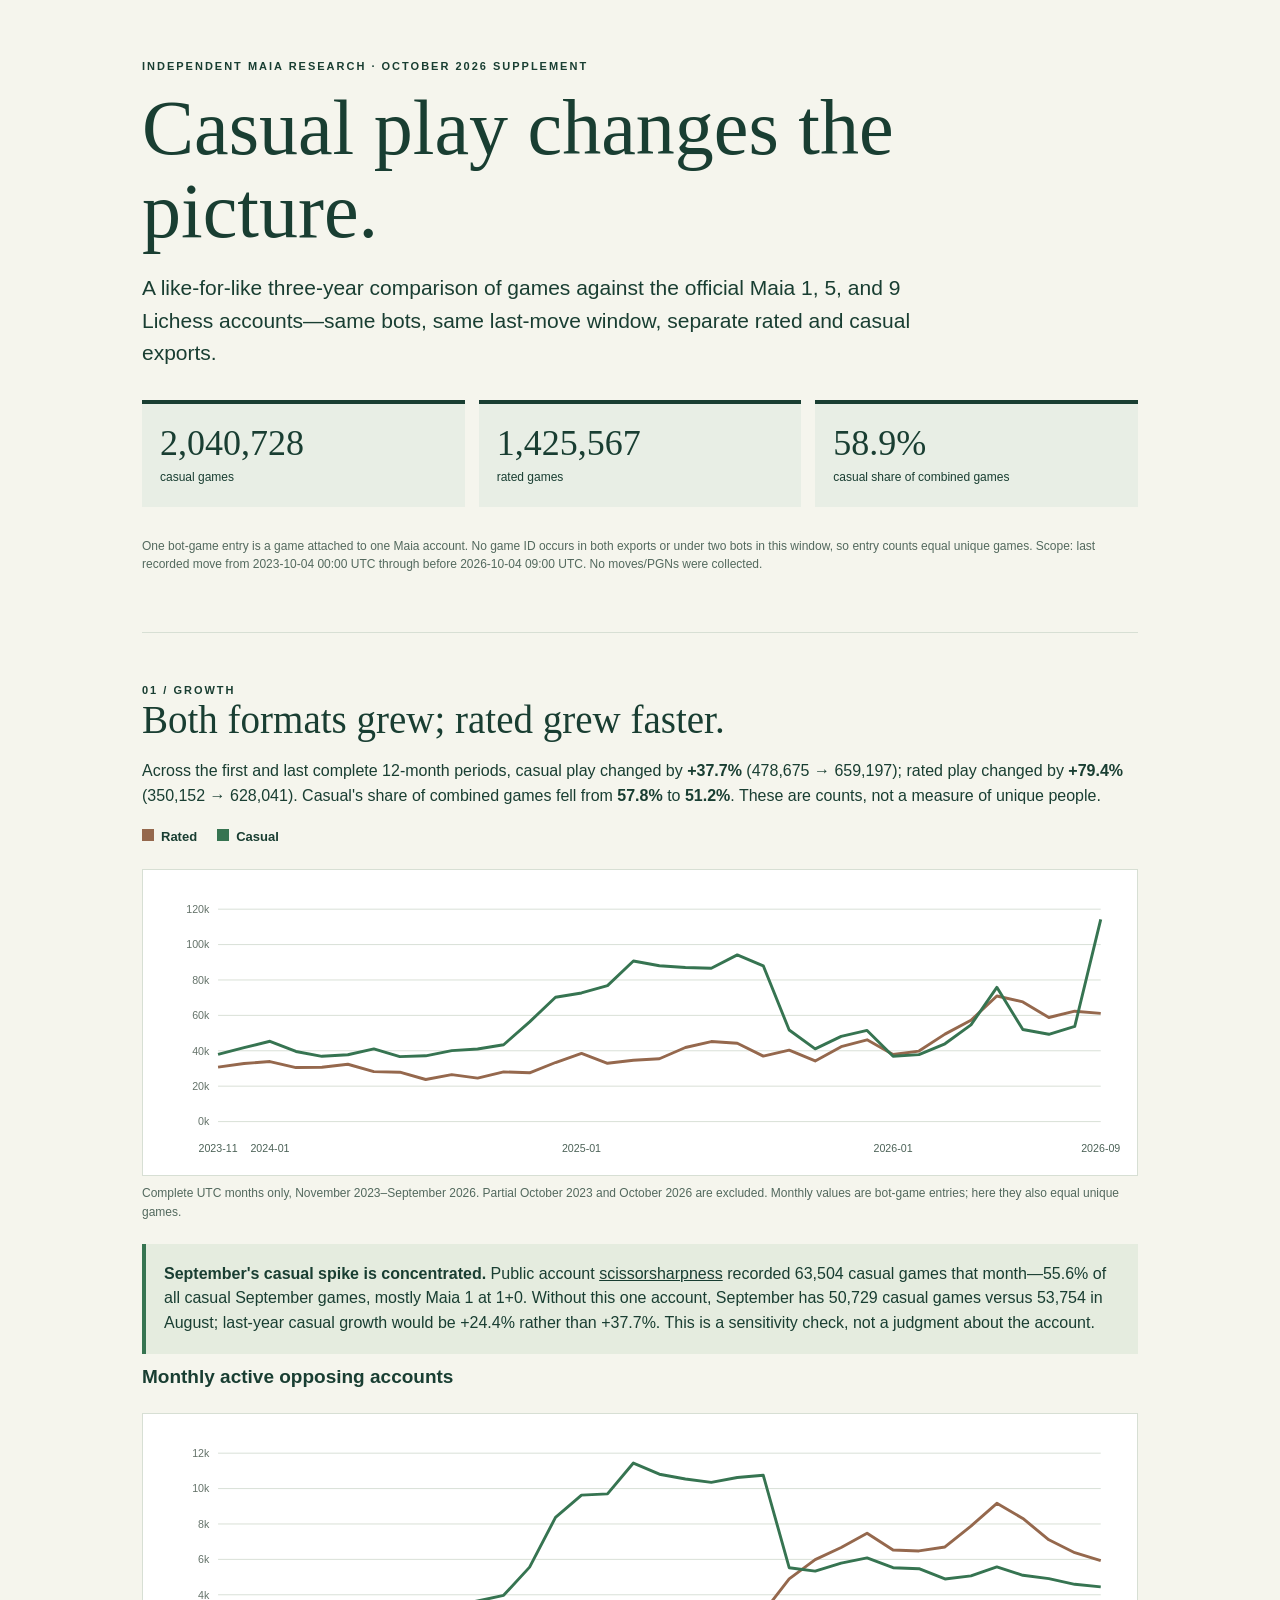
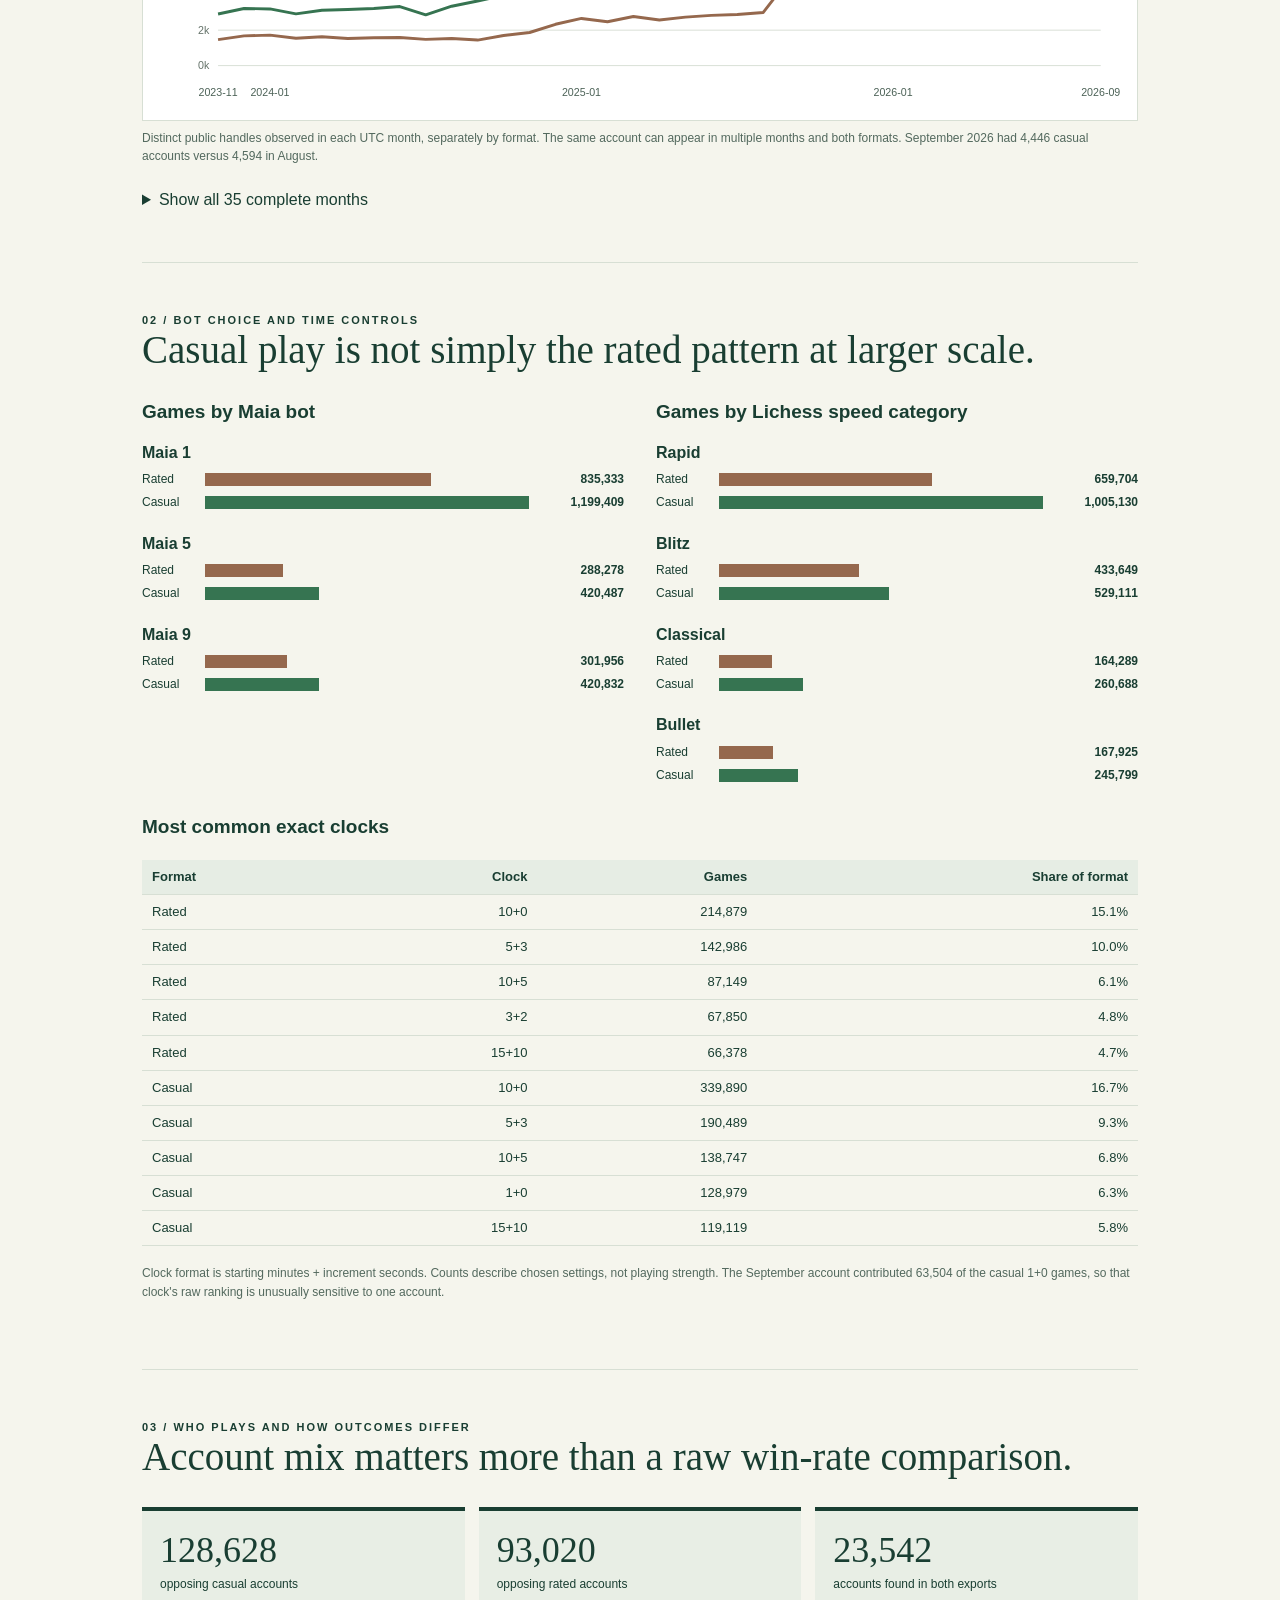
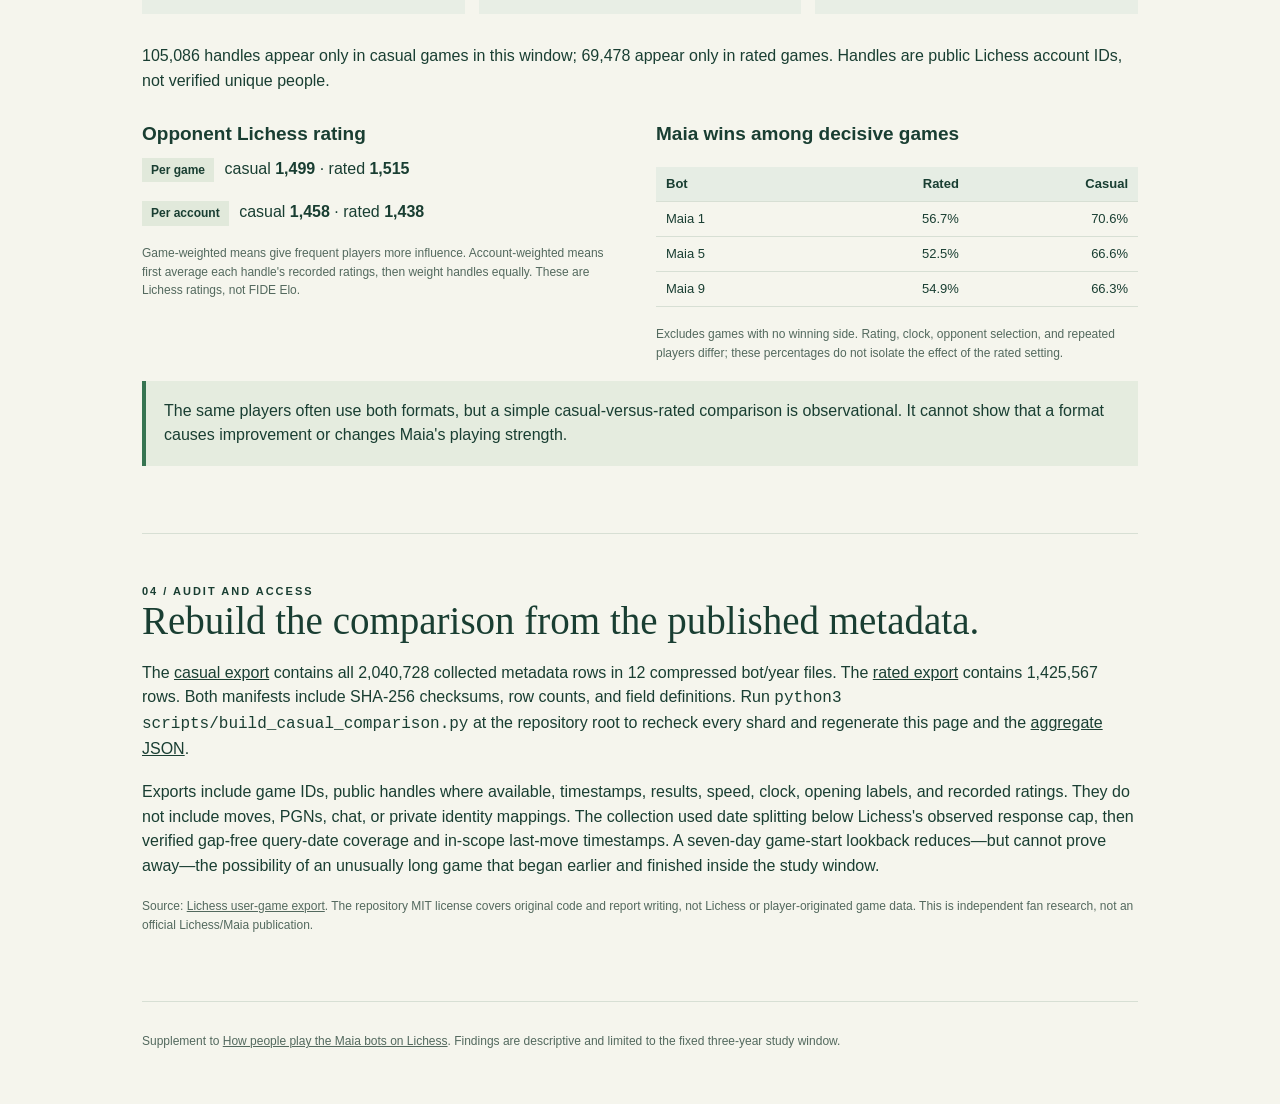
==== casual-vs-rated.html @ d9721003 "Add three-year casual Maia corpus and comparison supplement" ====
<!doctype html><html lang="en"><head><meta charset="utf-8"><meta name="viewport" content="width=device-width,initial-scale=1">
<title>Casual versus rated · Maia research supplement</title><style>
:root{--ink:#193e32;--muted:#53695e;--paper:#f5f5ed;--line:#d7dfd4;--rated:#95684d;--casual:#367451}
*{box-sizing:border-box}body{margin:0;background:var(--paper);color:var(--ink);font:16px/1.55 -apple-system,BlinkMacSystemFont,"Segoe UI",sans-serif}
main{max-width:1060px;margin:auto;padding:0 32px}a{color:inherit}h1,h2{font-family:Georgia,serif;font-weight:400;line-height:1.06}h1{font-size:clamp(48px,7vw,78px);margin:12px 0 20px}h2{font-size:39px;margin:0 0 19px}h3{font-size:19px;margin:8px 0}
p{margin:0 0 18px}.eyebrow{font-size:11px;text-transform:uppercase;letter-spacing:2px;font-weight:800}.muted,.note{color:var(--muted)}.note{font-size:12px}
header{padding:58px 0 40px;border-bottom:1px solid var(--line)}header p.lead{font-size:21px;max-width:790px}.legend{display:flex;gap:20px;font-size:13px;font-weight:700;margin:17px 0}.legend span:before{content:"";display:inline-block;width:12px;height:12px;margin-right:7px;background:var(--rated)}.legend span.casual:before{background:var(--casual)}
.stat-grid{display:grid;grid-template-columns:repeat(3,1fr);gap:14px;margin:30px 0}.stat{background:#e8eee5;padding:18px;border-top:4px solid var(--ink)}.stat b{font:36px Georgia,serif;display:block}.stat span{font-size:12px}section{padding:49px 0;border-bottom:1px solid var(--line)}figure{margin:22px 0}figure svg{display:block;width:100%;background:#fff;padding:12px;border:1px solid var(--line)}figcaption{font-size:12px;color:var(--muted);margin-top:8px}
.columns{display:grid;grid-template-columns:1fr 1fr;gap:32px}.bar-group{margin:14px 0 20px}.bar-label{font-weight:750;margin-bottom:5px}.bar-row{display:grid;grid-template-columns:53px 1fr 85px;gap:10px;align-items:center;font-size:12px;margin:4px 0}.bar-row i{display:block;height:13px;min-width:1px}.bar-row b{text-align:right}
table{border-collapse:collapse;width:100%;font-size:13px;margin:18px 0}th,td{padding:7px 10px;border-bottom:1px solid var(--line);text-align:right}th:first-child,td:first-child{text-align:left}th{background:#e6ede4}.scroll{max-height:430px;overflow:auto;border:1px solid var(--line)}.scroll table{margin:0}.callout{padding:18px;background:#e5ecdf;border-left:4px solid var(--casual)}.pill{display:inline-block;background:#e1e9db;padding:3px 9px;font-size:12px;font-weight:700;margin-right:6px}footer{padding:30px 0 55px;font-size:12px;color:var(--muted)}
@media(max-width:720px){main{padding:0 18px}.stat-grid,.columns{grid-template-columns:1fr}h2{font-size:32px}}
@media print{@page{size:A4;margin:14mm}*{print-color-adjust:exact;-webkit-print-color-adjust:exact}body{font-size:10px}main{padding:0}header{padding:5px 0 8px}h1{font-size:40px;margin:7px 0}h2{font-size:26px;margin:0 0 10px}h3{font-size:15px;margin:5px 0}header p.lead{font-size:12px;margin:0 0 7px}p{margin:0 0 9px}.stat-grid{gap:8px;margin:10px 0}.stat{padding:8px}.stat b{font-size:25px}section{padding:12px 0}section:nth-of-type(2),section:nth-of-type(3){break-before:page}.columns{gap:15px}.bar-group{margin:5px 0 8px}figure{margin:9px 0}figure svg{max-height:155px}.callout{padding:9px}.scroll{max-height:none;overflow:visible}.monthly-table{font-size:9px}.monthly-table th,.monthly-table td{padding:3px 6px}table{font-size:9px;margin:7px 0;break-inside:avoid}th,td{padding:3px 6px}.note,figcaption,footer{font-size:8px}.stat,figure,.callout,.bar-group{break-inside:avoid}h2,h3,.eyebrow{break-after:avoid}footer{padding:12px 0}}
</style></head><body><main><header><div class="eyebrow">Independent Maia research · October 2026 supplement</div>
<h1>Casual play changes the picture.</h1><p class="lead">A like-for-like three-year comparison of games against the official Maia 1, 5, and 9 Lichess accounts—same bots, same last-move window, separate rated and casual exports.</p>
<div class="stat-grid"><div class="stat"><b>2,040,728</b><span>casual games</span></div><div class="stat"><b>1,425,567</b><span>rated games</span></div><div class="stat"><b>58.9%</b><span>casual share of combined games</span></div></div>
<p class="note">One bot-game entry is a game attached to one Maia account. No game ID occurs in both exports or under two bots in this window, so entry counts equal unique games. Scope: last recorded move from 2023-10-04 00:00 UTC through before 2026-10-04 09:00 UTC. No moves/PGNs were collected.</p></header>
<section><div class="eyebrow">01 / Growth</div><h2>Both formats grew; rated grew faster.</h2><p>Across the first and last complete 12-month periods, casual play changed by <strong>+37.7%</strong> (478,675 → 659,197); rated play changed by <strong>+79.4%</strong> (350,152 → 628,041). Casual's share of combined games fell from <strong>57.8%</strong> to <strong>51.2%</strong>. These are counts, not a measure of unique people.</p>
<div class="legend"><span>Rated</span><span class="casual">Casual</span></div><figure><svg viewBox="0 0 1000 290" role="img" aria-label="Monthly rated and casual Maia games, November 2023 to September 2026"><line x1="65" y1="247.0" x2="975" y2="247.0" stroke="#d8dfd6"/><text x="56" y="251.0" text-anchor="end" font-size="11" fill="#65736a">0k</text><line x1="65" y1="210.5" x2="975" y2="210.5" stroke="#d8dfd6"/><text x="56" y="214.5" text-anchor="end" font-size="11" fill="#65736a">20k</text><line x1="65" y1="174.0" x2="975" y2="174.0" stroke="#d8dfd6"/><text x="56" y="178.0" text-anchor="end" font-size="11" fill="#65736a">40k</text><line x1="65" y1="137.5" x2="975" y2="137.5" stroke="#d8dfd6"/><text x="56" y="141.5" text-anchor="end" font-size="11" fill="#65736a">60k</text><line x1="65" y1="101.0" x2="975" y2="101.0" stroke="#d8dfd6"/><text x="56" y="105.0" text-anchor="end" font-size="11" fill="#65736a">80k</text><line x1="65" y1="64.5" x2="975" y2="64.5" stroke="#d8dfd6"/><text x="56" y="68.5" text-anchor="end" font-size="11" fill="#65736a">100k</text><line x1="65" y1="28.0" x2="975" y2="28.0" stroke="#d8dfd6"/><text x="56" y="32.0" text-anchor="end" font-size="11" fill="#65736a">120k</text><polyline points="65.0,190.8 91.8,187.1 118.5,185.1 145.3,191.3 172.1,191.0 198.8,187.9 225.6,195.5 252.4,196.1 279.1,203.6 305.9,198.6 332.6,202.2 359.4,195.8 386.2,196.7 412.9,186.1 439.7,176.7 466.5,186.9 493.2,183.7 520.0,182.2 546.8,170.6 573.5,164.5 600.3,166.2 627.1,179.5 653.8,173.3 680.6,184.5 707.4,169.8 734.1,162.7 760.9,177.8 787.6,174.3 814.4,156.8 841.2,142.6 867.9,117.5 894.7,123.6 921.5,139.7 948.2,133.2 975.0,135.4" fill="none" stroke="#95684d" stroke-width="3" stroke-linejoin="round"/><polyline points="65.0,177.7 91.8,170.7 118.5,164.2 145.3,174.7 172.1,179.7 198.8,178.1 225.6,172.1 252.4,180.0 279.1,179.2 305.9,173.8 332.6,172.2 359.4,167.8 386.2,144.2 412.9,118.8 439.7,114.4 466.5,106.8 493.2,81.5 520.0,86.3 546.8,88.1 573.5,88.9 600.3,75.1 627.1,86.4 653.8,152.6 680.6,172.0 707.4,159.2 734.1,153.0 760.9,179.7 787.6,178.0 814.4,166.8 841.2,147.3 867.9,108.6 894.7,152.1 921.5,157.0 948.2,148.9 975.0,38.5" fill="none" stroke="#367451" stroke-width="3" stroke-linejoin="round"/><text x="65.0" y="278" text-anchor="middle" font-size="11" fill="#4c6257">2023-11</text><text x="118.5" y="278" text-anchor="middle" font-size="11" fill="#4c6257">2024-01</text><text x="439.7" y="278" text-anchor="middle" font-size="11" fill="#4c6257">2025-01</text><text x="760.9" y="278" text-anchor="middle" font-size="11" fill="#4c6257">2026-01</text><text x="975.0" y="278" text-anchor="middle" font-size="11" fill="#4c6257">2026-09</text></svg><figcaption>Complete UTC months only, November 2023–September 2026. Partial October 2023 and October 2026 are excluded. Monthly values are bot-game entries; here they also equal unique games.</figcaption></figure>
<div class="callout"><strong>September's casual spike is concentrated.</strong> Public account <a href="https://lichess.org/@/scissorsharpness">scissorsharpness</a> recorded 63,504 casual games that month—55.6% of all casual September games, mostly Maia 1 at 1+0. Without this one account, September has 50,729 casual games versus 53,754 in August; last-year casual growth would be +24.4% rather than +37.7%. This is a sensitivity check, not a judgment about the account.</div>
<h3>Monthly active opposing accounts</h3><figure><svg viewBox="0 0 1000 290" role="img" aria-label="Monthly rated and casual Maia active opposing accounts, November 2023 to September 2026"><line x1="65" y1="247.0" x2="975" y2="247.0" stroke="#d8dfd6"/><text x="56" y="251.0" text-anchor="end" font-size="11" fill="#65736a">0k</text><line x1="65" y1="210.5" x2="975" y2="210.5" stroke="#d8dfd6"/><text x="56" y="214.5" text-anchor="end" font-size="11" fill="#65736a">2k</text><line x1="65" y1="174.0" x2="975" y2="174.0" stroke="#d8dfd6"/><text x="56" y="178.0" text-anchor="end" font-size="11" fill="#65736a">4k</text><line x1="65" y1="137.5" x2="975" y2="137.5" stroke="#d8dfd6"/><text x="56" y="141.5" text-anchor="end" font-size="11" fill="#65736a">6k</text><line x1="65" y1="101.0" x2="975" y2="101.0" stroke="#d8dfd6"/><text x="56" y="105.0" text-anchor="end" font-size="11" fill="#65736a">8k</text><line x1="65" y1="64.5" x2="975" y2="64.5" stroke="#d8dfd6"/><text x="56" y="68.5" text-anchor="end" font-size="11" fill="#65736a">10k</text><line x1="65" y1="28.0" x2="975" y2="28.0" stroke="#d8dfd6"/><text x="56" y="32.0" text-anchor="end" font-size="11" fill="#65736a">12k</text><polyline points="65.0,220.2 91.8,216.4 118.5,215.6 145.3,218.8 172.1,217.2 198.8,219.1 225.6,218.3 252.4,218.0 279.1,220.0 305.9,219.0 332.6,220.7 359.4,216.0 386.2,212.9 412.9,204.4 439.7,198.4 466.5,201.8 493.2,196.4 520.0,200.0 546.8,197.0 573.5,195.2 600.3,194.4 627.1,192.2 653.8,157.6 680.6,137.8 707.4,125.2 734.1,110.5 760.9,127.9 787.6,128.8 814.4,124.7 841.2,103.2 867.9,79.7 894.7,95.3 921.5,117.3 948.2,130.6 975.0,138.9" fill="none" stroke="#95684d" stroke-width="3" stroke-linejoin="round"/><polyline points="65.0,193.8 91.8,188.1 118.5,188.6 145.3,193.7 172.1,190.0 198.8,189.1 225.6,188.1 252.4,186.1 279.1,194.7 305.9,185.8 332.6,180.4 359.4,174.6 386.2,145.5 412.9,94.2 439.7,71.3 466.5,70.0 493.2,38.2 520.0,49.7 546.8,54.6 573.5,58.1 600.3,53.1 627.1,50.8 653.8,146.1 680.6,149.6 707.4,141.3 734.1,136.0 760.9,146.1 787.6,147.1 814.4,157.7 841.2,154.5 867.9,145.3 894.7,153.9 921.5,157.3 948.2,163.2 975.0,165.9" fill="none" stroke="#367451" stroke-width="3" stroke-linejoin="round"/><text x="65.0" y="278" text-anchor="middle" font-size="11" fill="#4c6257">2023-11</text><text x="118.5" y="278" text-anchor="middle" font-size="11" fill="#4c6257">2024-01</text><text x="439.7" y="278" text-anchor="middle" font-size="11" fill="#4c6257">2025-01</text><text x="760.9" y="278" text-anchor="middle" font-size="11" fill="#4c6257">2026-01</text><text x="975.0" y="278" text-anchor="middle" font-size="11" fill="#4c6257">2026-09</text></svg><figcaption>Distinct public handles observed in each UTC month, separately by format. The same account can appear in multiple months and both formats. September 2026 had 4,446 casual accounts versus 4,594 in August.</figcaption></figure>
<details><summary>Show all 35 complete months</summary><div class="scroll"><table class="monthly-table"><thead><tr><th>UTC month</th><th>Rated games</th><th>Casual games</th><th>Casual share</th><th>Rated accounts</th><th>Casual accounts</th></tr></thead><tbody><tr><td>2023-11</td><td>30,789</td><td>37,961</td><td>55.2%</td><td>1,471</td><td>2,913</td></tr><tr><td>2023-12</td><td>32,797</td><td>41,787</td><td>56.0%</td><td>1,675</td><td>3,230</td></tr><tr><td>2024-01</td><td>33,894</td><td>45,377</td><td>57.2%</td><td>1,722</td><td>3,201</td></tr><tr><td>2024-02</td><td>30,512</td><td>39,625</td><td>56.5%</td><td>1,547</td><td>2,921</td></tr><tr><td>2024-03</td><td>30,691</td><td>36,860</td><td>54.6%</td><td>1,634</td><td>3,122</td></tr><tr><td>2024-04</td><td>32,366</td><td>37,772</td><td>53.9%</td><td>1,531</td><td>3,170</td></tr><tr><td>2024-05</td><td>28,243</td><td>41,035</td><td>59.2%</td><td>1,574</td><td>3,230</td></tr><tr><td>2024-06</td><td>27,907</td><td>36,696</td><td>56.8%</td><td>1,590</td><td>3,339</td></tr><tr><td>2024-07</td><td>23,790</td><td>37,126</td><td>60.9%</td><td>1,480</td><td>2,865</td></tr><tr><td>2024-08</td><td>26,523</td><td>40,086</td><td>60.2%</td><td>1,536</td><td>3,354</td></tr><tr><td>2024-09</td><td>24,564</td><td>40,973</td><td>62.5%</td><td>1,442</td><td>3,650</td></tr><tr><td>2024-10</td><td>28,076</td><td>43,377</td><td>60.7%</td><td>1,696</td><td>3,969</td></tr><tr><td>2024-11</td><td>27,576</td><td>56,331</td><td>67.1%</td><td>1,870</td><td>5,564</td></tr><tr><td>2024-12</td><td>33,373</td><td>70,247</td><td>67.8%</td><td>2,334</td><td>8,372</td></tr><tr><td>2025-01</td><td>38,540</td><td>72,644</td><td>65.3%</td><td>2,662</td><td>9,630</td></tr><tr><td>2025-02</td><td>32,924</td><td>76,833</td><td>70.0%</td><td>2,476</td><td>9,697</td></tr><tr><td>2025-03</td><td>34,668</td><td>90,658</td><td>72.3%</td><td>2,771</td><td>11,441</td></tr><tr><td>2025-04</td><td>35,497</td><td>88,045</td><td>71.3%</td><td>2,576</td><td>10,809</td></tr><tr><td>2025-05</td><td>41,839</td><td>87,068</td><td>67.5%</td><td>2,742</td><td>10,542</td></tr><tr><td>2025-06</td><td>45,212</td><td>86,642</td><td>65.7%</td><td>2,839</td><td>10,351</td></tr><tr><td>2025-07</td><td>44,253</td><td>94,206</td><td>68.0%</td><td>2,882</td><td>10,622</td></tr><tr><td>2025-08</td><td>36,975</td><td>88,007</td><td>70.4%</td><td>3,001</td><td>10,749</td></tr><tr><td>2025-09</td><td>40,373</td><td>51,717</td><td>56.2%</td><td>4,900</td><td>5,531</td></tr><tr><td>2025-10</td><td>34,230</td><td>41,113</td><td>54.6%</td><td>5,983</td><td>5,335</td></tr><tr><td>2025-11</td><td>42,285</td><td>48,117</td><td>53.2%</td><td>6,676</td><td>5,790</td></tr><tr><td>2025-12</td><td>46,219</td><td>51,522</td><td>52.7%</td><td>7,477</td><td>6,081</td></tr><tr><td>2026-01</td><td>37,901</td><td>36,904</td><td>49.3%</td><td>6,526</td><td>5,529</td></tr><tr><td>2026-02</td><td>39,859</td><td>37,835</td><td>48.7%</td><td>6,476</td><td>5,473</td></tr><tr><td>2026-03</td><td>49,409</td><td>43,919</td><td>47.1%</td><td>6,699</td><td>4,895</td></tr><tr><td>2026-04</td><td>57,231</td><td>54,656</td><td>48.8%</td><td>7,877</td><td>5,071</td></tr><tr><td>2026-05</td><td>70,936</td><td>75,823</td><td>51.7%</td><td>9,169</td><td>5,570</td></tr><tr><td>2026-06</td><td>67,643</td><td>52,004</td><td>43.5%</td><td>8,310</td><td>5,104</td></tr><tr><td>2026-07</td><td>58,820</td><td>49,317</td><td>45.6%</td><td>7,105</td><td>4,915</td></tr><tr><td>2026-08</td><td>62,377</td><td>53,754</td><td>46.3%</td><td>6,379</td><td>4,594</td></tr><tr><td>2026-09</td><td>61,131</td><td>114,233</td><td>65.1%</td><td>5,923</td><td>4,446</td></tr></tbody></table></div></details></section>
<section><div class="eyebrow">02 / Bot choice and time controls</div><h2>Casual play is not simply the rated pattern at larger scale.</h2><div class="columns"><div><h3>Games by Maia bot</h3><div class="bar-group"><div class="bar-label">Maia 1</div><div class="bar-row"><span>Rated</span><i style="width:69.6%;background:#95684d"></i><b>835,333</b></div><div class="bar-row"><span>Casual</span><i style="width:100.0%;background:#367451"></i><b>1,199,409</b></div></div><div class="bar-group"><div class="bar-label">Maia 5</div><div class="bar-row"><span>Rated</span><i style="width:24.0%;background:#95684d"></i><b>288,278</b></div><div class="bar-row"><span>Casual</span><i style="width:35.1%;background:#367451"></i><b>420,487</b></div></div><div class="bar-group"><div class="bar-label">Maia 9</div><div class="bar-row"><span>Rated</span><i style="width:25.2%;background:#95684d"></i><b>301,956</b></div><div class="bar-row"><span>Casual</span><i style="width:35.1%;background:#367451"></i><b>420,832</b></div></div></div><div><h3>Games by Lichess speed category</h3><div class="bar-group"><div class="bar-label">Rapid</div><div class="bar-row"><span>Rated</span><i style="width:65.6%;background:#95684d"></i><b>659,704</b></div><div class="bar-row"><span>Casual</span><i style="width:100.0%;background:#367451"></i><b>1,005,130</b></div></div><div class="bar-group"><div class="bar-label">Blitz</div><div class="bar-row"><span>Rated</span><i style="width:43.1%;background:#95684d"></i><b>433,649</b></div><div class="bar-row"><span>Casual</span><i style="width:52.6%;background:#367451"></i><b>529,111</b></div></div><div class="bar-group"><div class="bar-label">Classical</div><div class="bar-row"><span>Rated</span><i style="width:16.3%;background:#95684d"></i><b>164,289</b></div><div class="bar-row"><span>Casual</span><i style="width:25.9%;background:#367451"></i><b>260,688</b></div></div><div class="bar-group"><div class="bar-label">Bullet</div><div class="bar-row"><span>Rated</span><i style="width:16.7%;background:#95684d"></i><b>167,925</b></div><div class="bar-row"><span>Casual</span><i style="width:24.5%;background:#367451"></i><b>245,799</b></div></div></div></div><h3>Most common exact clocks</h3><table><thead><tr><th>Format</th><th>Clock</th><th>Games</th><th>Share of format</th></tr></thead><tbody><tr><td>Rated</td><td>10+0</td><td>214,879</td><td>15.1%</td></tr><tr><td>Rated</td><td>5+3</td><td>142,986</td><td>10.0%</td></tr><tr><td>Rated</td><td>10+5</td><td>87,149</td><td>6.1%</td></tr><tr><td>Rated</td><td>3+2</td><td>67,850</td><td>4.8%</td></tr><tr><td>Rated</td><td>15+10</td><td>66,378</td><td>4.7%</td></tr><tr><td>Casual</td><td>10+0</td><td>339,890</td><td>16.7%</td></tr><tr><td>Casual</td><td>5+3</td><td>190,489</td><td>9.3%</td></tr><tr><td>Casual</td><td>10+5</td><td>138,747</td><td>6.8%</td></tr><tr><td>Casual</td><td>1+0</td><td>128,979</td><td>6.3%</td></tr><tr><td>Casual</td><td>15+10</td><td>119,119</td><td>5.8%</td></tr></tbody></table><p class="note">Clock format is starting minutes + increment seconds. Counts describe chosen settings, not playing strength. The September account contributed 63,504 of the casual 1+0 games, so that clock's raw ranking is unusually sensitive to one account.</p></section>
<section><div class="eyebrow">03 / Who plays and how outcomes differ</div><h2>Account mix matters more than a raw win-rate comparison.</h2><div class="stat-grid"><div class="stat"><b>128,628</b><span>opposing casual accounts</span></div><div class="stat"><b>93,020</b><span>opposing rated accounts</span></div><div class="stat"><b>23,542</b><span>accounts found in both exports</span></div></div>
<p>105,086 handles appear only in casual games in this window; 69,478 appear only in rated games. Handles are public Lichess account IDs, not verified unique people.</p>
<div class="columns"><div><h3>Opponent Lichess rating</h3><p><span class="pill">Per game</span> casual <strong>1,499</strong> · rated <strong>1,515</strong></p><p><span class="pill">Per account</span> casual <strong>1,458</strong> · rated <strong>1,438</strong></p><p class="note">Game-weighted means give frequent players more influence. Account-weighted means first average each handle's recorded ratings, then weight handles equally. These are Lichess ratings, not FIDE Elo.</p></div>
<div><h3>Maia wins among decisive games</h3><table><thead><tr><th>Bot</th><th>Rated</th><th>Casual</th></tr></thead><tbody><tr><td>Maia 1</td><td>56.7%</td><td>70.6%</td></tr><tr><td>Maia 5</td><td>52.5%</td><td>66.6%</td></tr><tr><td>Maia 9</td><td>54.9%</td><td>66.3%</td></tr></tbody></table><p class="note">Excludes games with no winning side. Rating, clock, opponent selection, and repeated players differ; these percentages do not isolate the effect of the rated setting.</p></div></div>
<p class="callout">The same players often use both formats, but a simple casual-versus-rated comparison is observational. It cannot show that a format causes improvement or changes Maia's playing strength.</p></section>
<section><div class="eyebrow">04 / Audit and access</div><h2>Rebuild the comparison from the published metadata.</h2><p>The <a href="data/casual-games/README.md">casual export</a> contains all 2,040,728 collected metadata rows in 12 compressed bot/year files. The <a href="data/rated-games/README.md">rated export</a> contains 1,425,567 rows. Both manifests include SHA-256 checksums, row counts, and field definitions. Run <code>python3 scripts/build_casual_comparison.py</code> at the repository root to recheck every shard and regenerate this page and the <a href="data/casual_comparison.json">aggregate JSON</a>.</p>
<p>Exports include game IDs, public handles where available, timestamps, results, speed, clock, opening labels, and recorded ratings. They do not include moves, PGNs, chat, or private identity mappings. The collection used date splitting below Lichess's observed response cap, then verified gap-free query-date coverage and in-scope last-move timestamps. A seven-day game-start lookback reduces—but cannot prove away—the possibility of an unusually long game that began earlier and finished inside the study window.</p>
<p class="note">Source: <a href="https://lichess.org/api#operation/apiGamesUser">Lichess user-game export</a>. The repository MIT license covers original code and report writing, not Lichess or player-originated game data. This is independent fan research, not an official Lichess/Maia publication.</p></section>
<footer>Supplement to <a href="index.html">How people play the Maia bots on Lichess</a>. Findings are descriptive and limited to the fixed three-year study window.</footer></main></body></html>
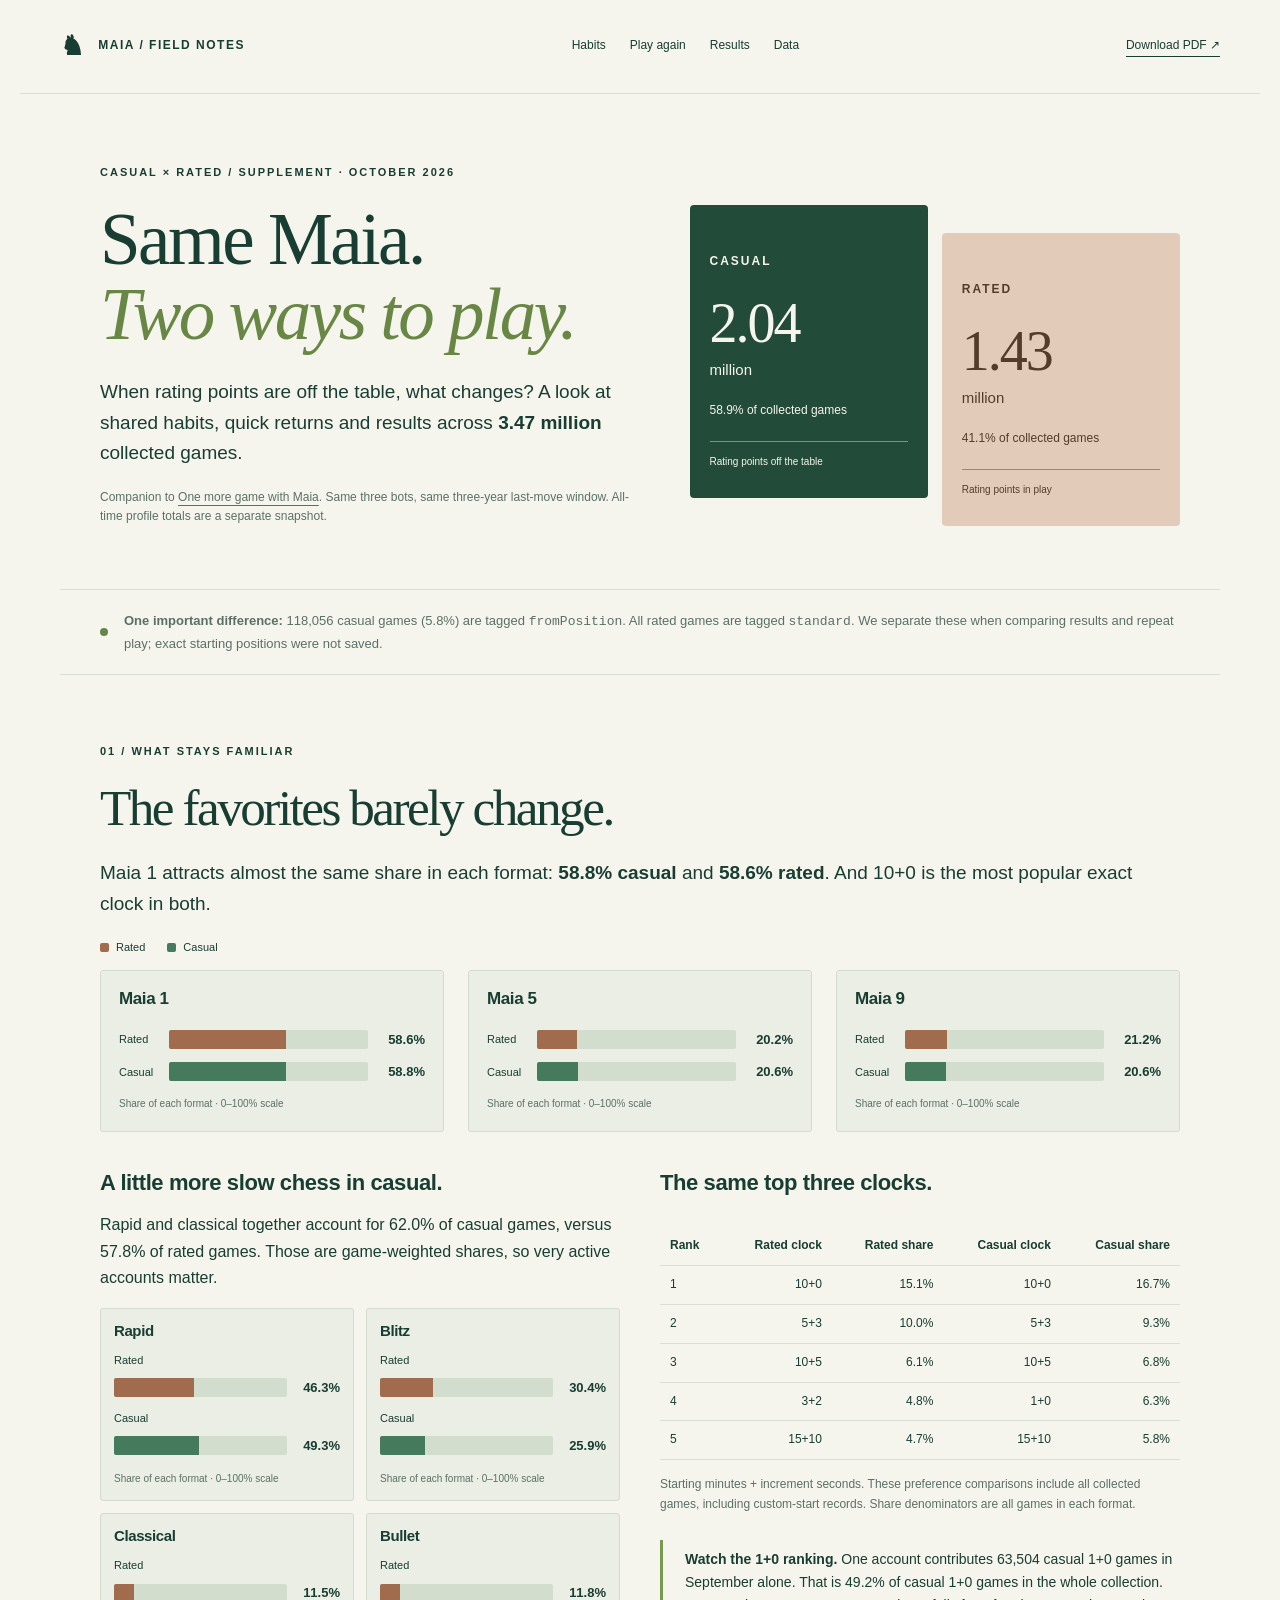
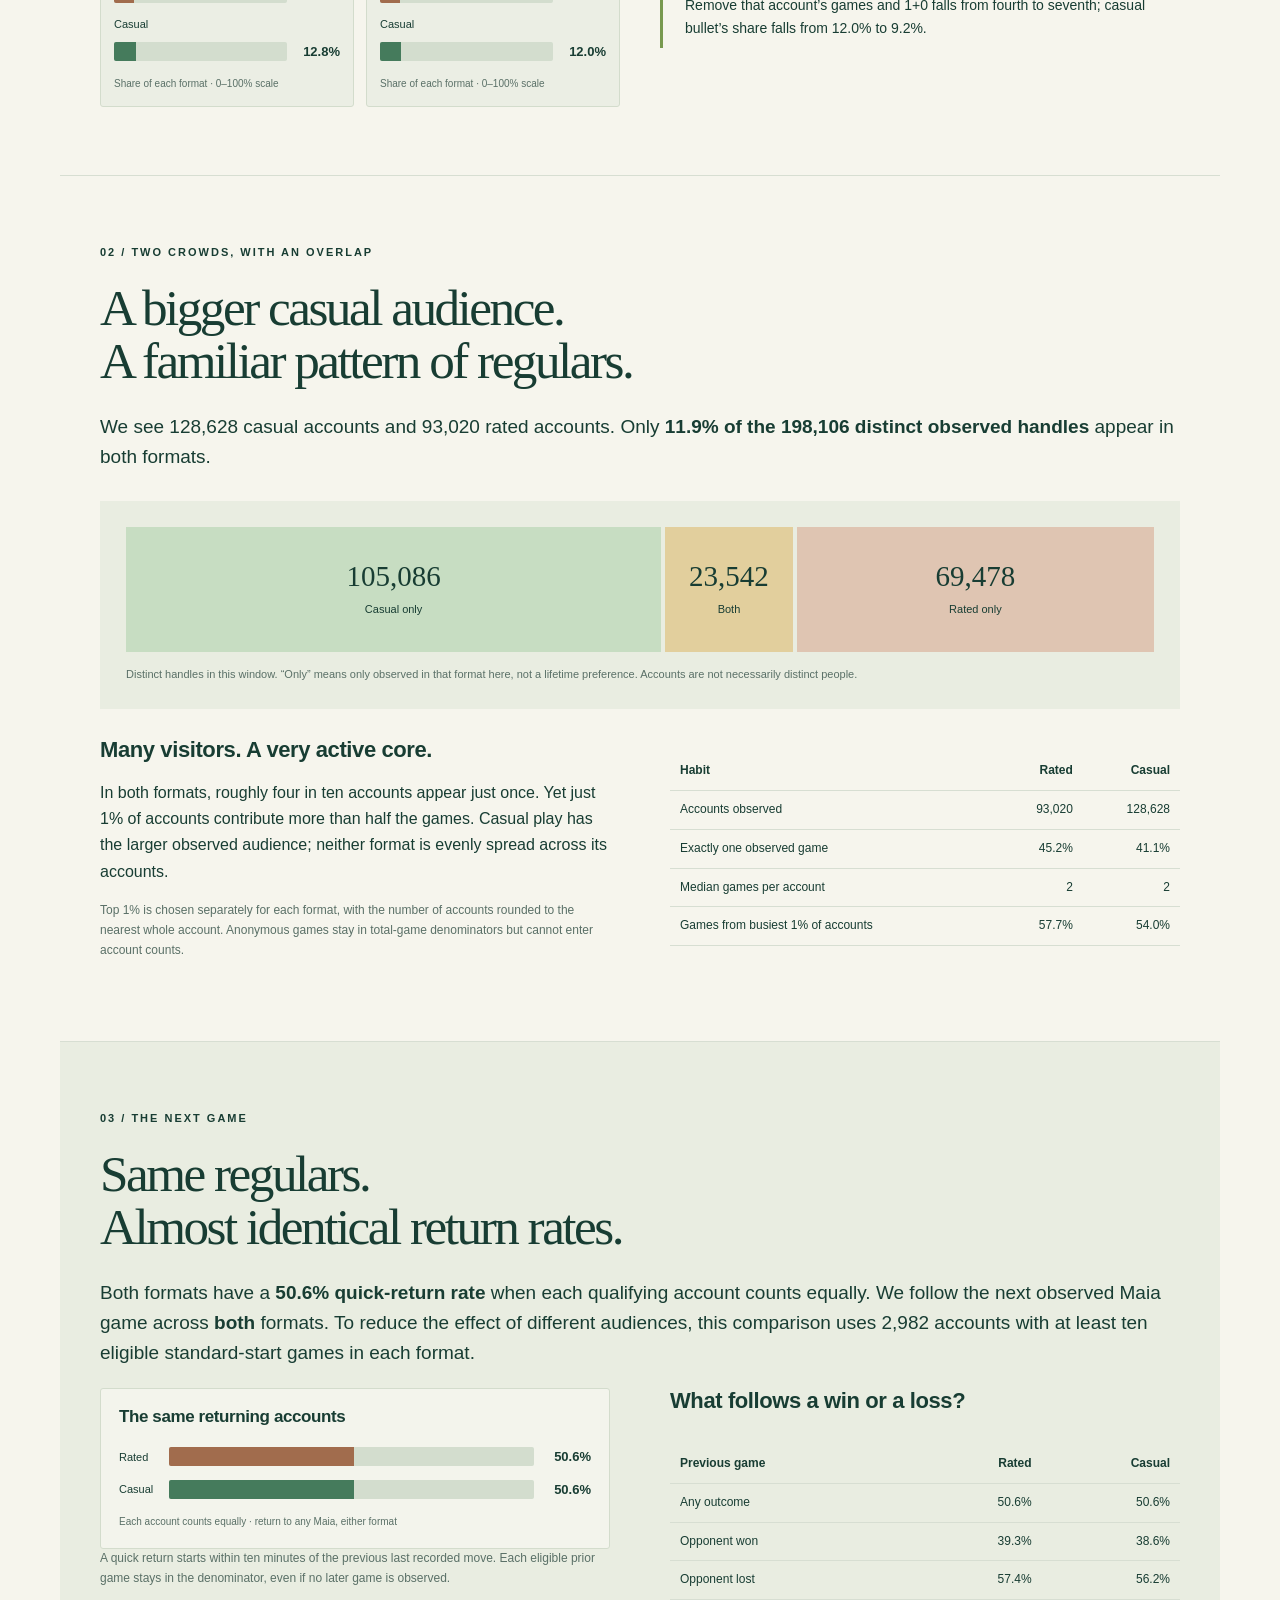
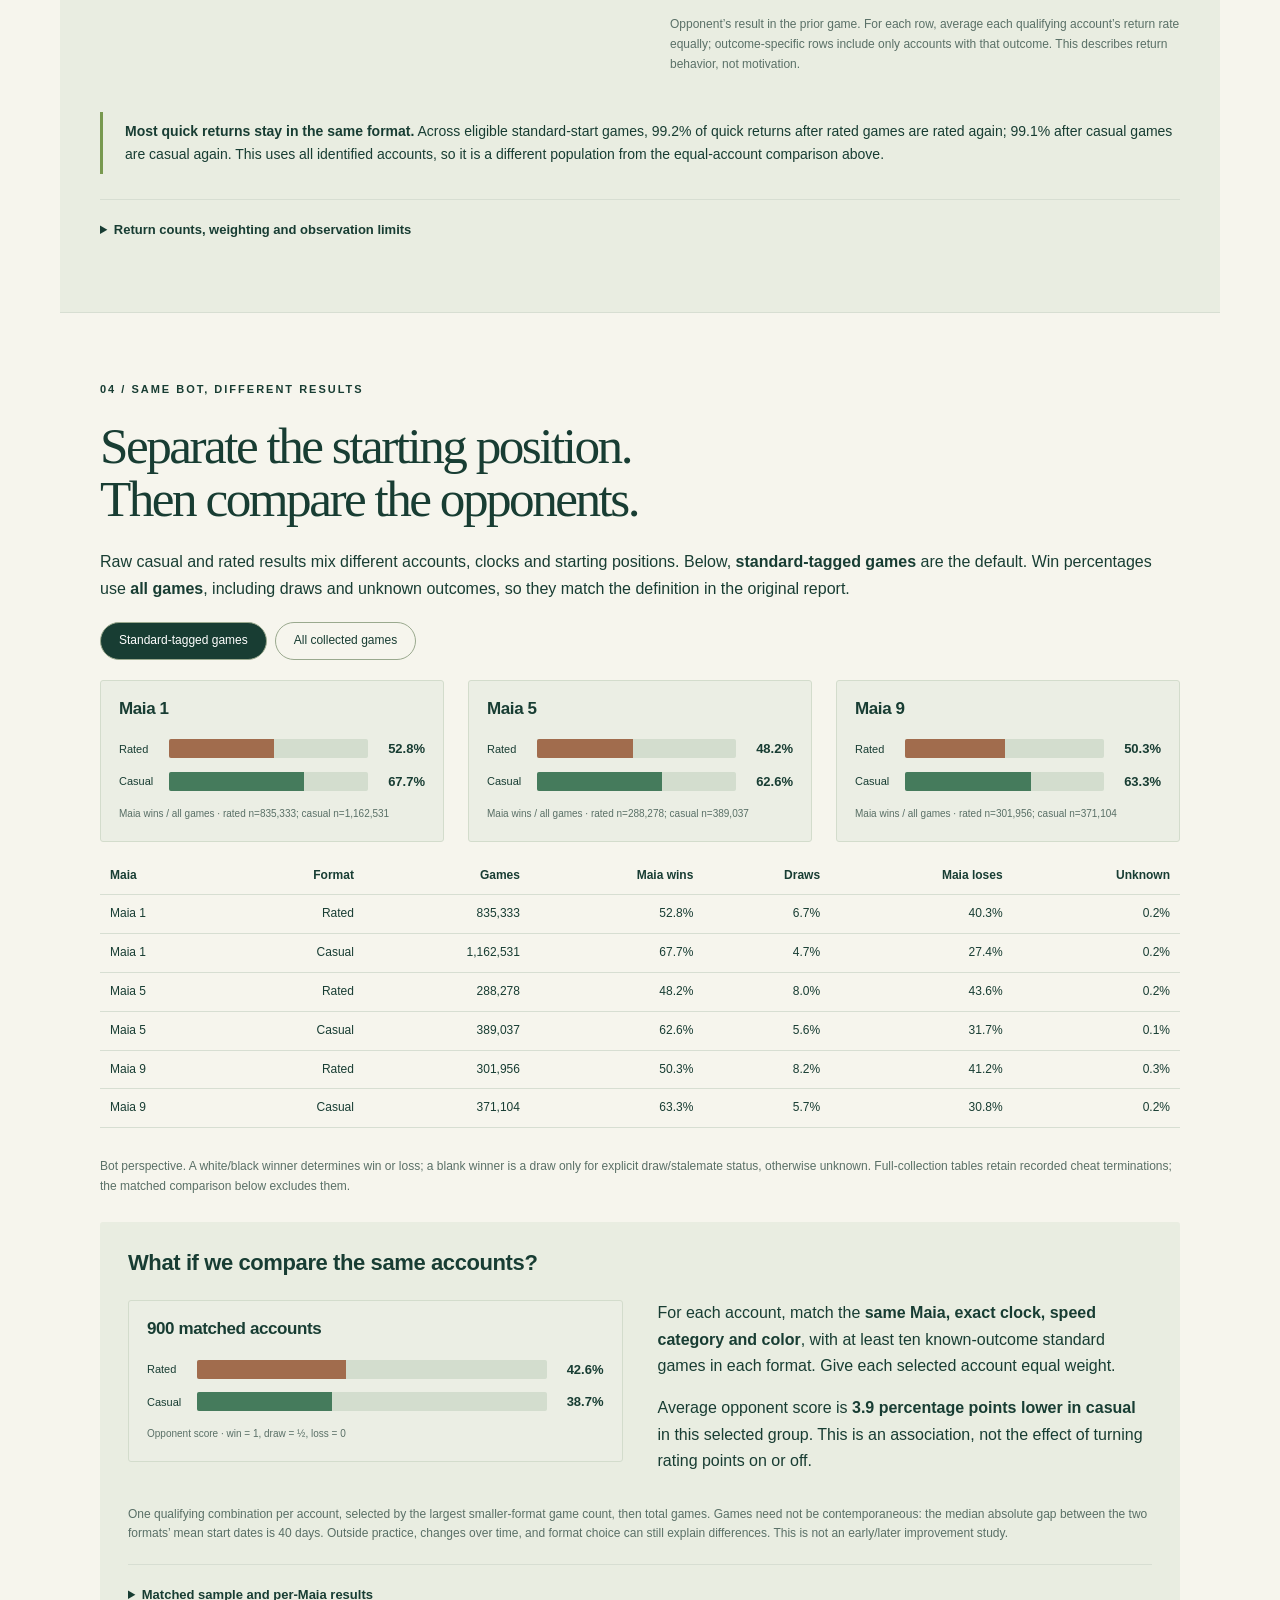
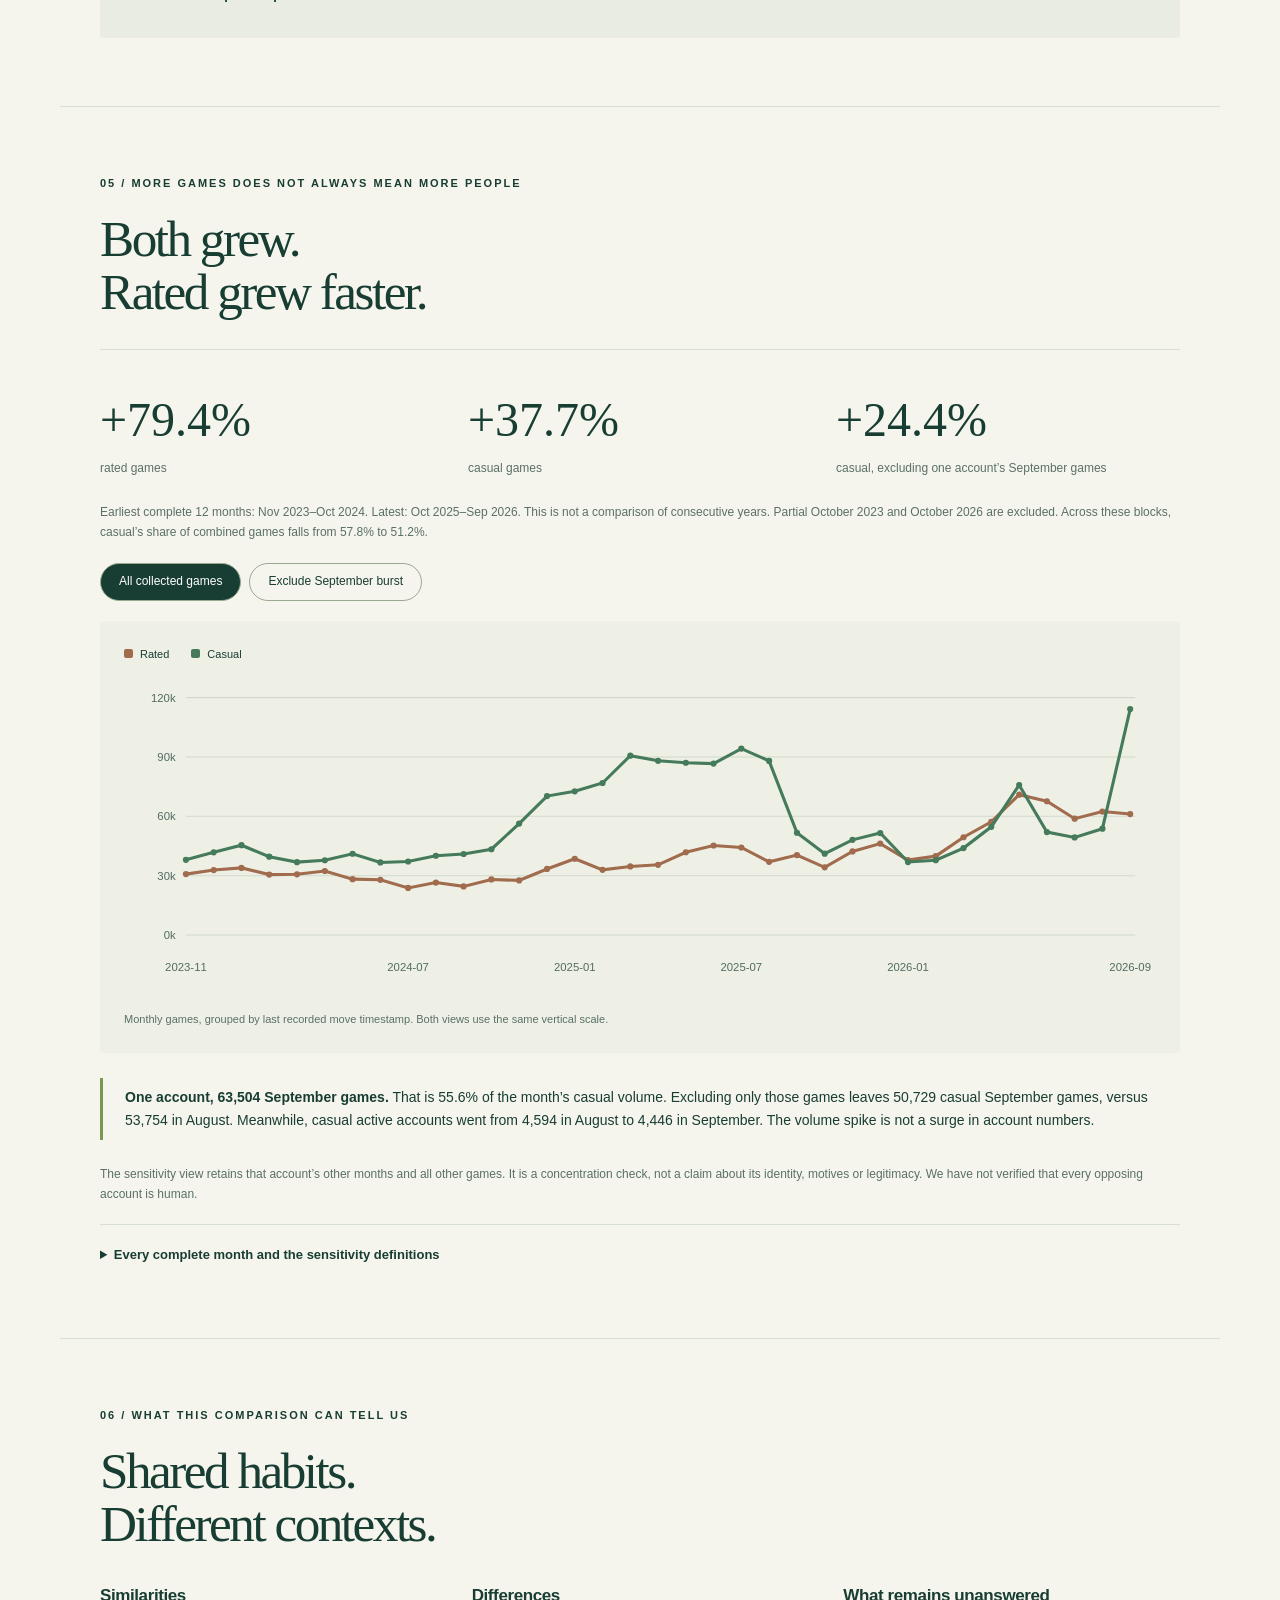
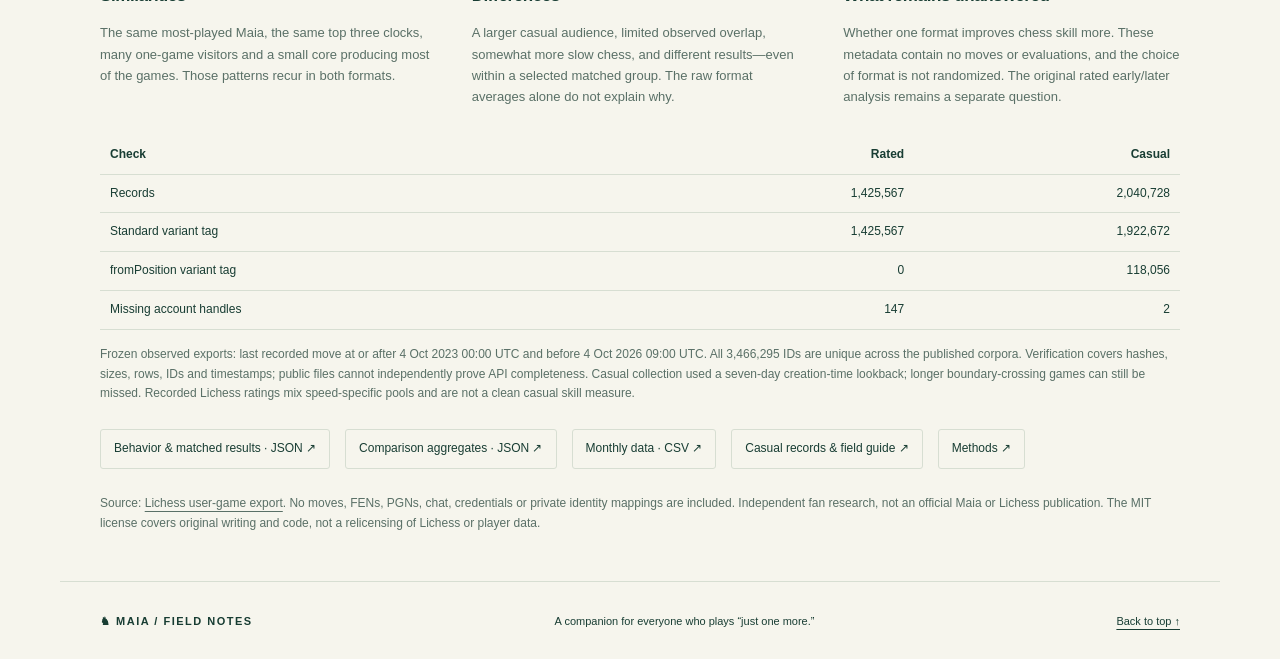
==== commit 3038381b: "Compare casual and rated Maia habits with matched account analyses" ====
--- a/casual-vs-rated.html
+++ b/casual-vs-rated.html
@@ -1,31 +1,36 @@
-<!doctype html><html lang="en"><head><meta charset="utf-8"><meta name="viewport" content="width=device-width,initial-scale=1">
-<title>Casual versus rated · Maia research supplement</title><style>
-:root{--ink:#193e32;--muted:#53695e;--paper:#f5f5ed;--line:#d7dfd4;--rated:#95684d;--casual:#367451}
-*{box-sizing:border-box}body{margin:0;background:var(--paper);color:var(--ink);font:16px/1.55 -apple-system,BlinkMacSystemFont,"Segoe UI",sans-serif}
-main{max-width:1060px;margin:auto;padding:0 32px}a{color:inherit}h1,h2{font-family:Georgia,serif;font-weight:400;line-height:1.06}h1{font-size:clamp(48px,7vw,78px);margin:12px 0 20px}h2{font-size:39px;margin:0 0 19px}h3{font-size:19px;margin:8px 0}
-p{margin:0 0 18px}.eyebrow{font-size:11px;text-transform:uppercase;letter-spacing:2px;font-weight:800}.muted,.note{color:var(--muted)}.note{font-size:12px}
-header{padding:58px 0 40px;border-bottom:1px solid var(--line)}header p.lead{font-size:21px;max-width:790px}.legend{display:flex;gap:20px;font-size:13px;font-weight:700;margin:17px 0}.legend span:before{content:"";display:inline-block;width:12px;height:12px;margin-right:7px;background:var(--rated)}.legend span.casual:before{background:var(--casual)}
-.stat-grid{display:grid;grid-template-columns:repeat(3,1fr);gap:14px;margin:30px 0}.stat{background:#e8eee5;padding:18px;border-top:4px solid var(--ink)}.stat b{font:36px Georgia,serif;display:block}.stat span{font-size:12px}section{padding:49px 0;border-bottom:1px solid var(--line)}figure{margin:22px 0}figure svg{display:block;width:100%;background:#fff;padding:12px;border:1px solid var(--line)}figcaption{font-size:12px;color:var(--muted);margin-top:8px}
-.columns{display:grid;grid-template-columns:1fr 1fr;gap:32px}.bar-group{margin:14px 0 20px}.bar-label{font-weight:750;margin-bottom:5px}.bar-row{display:grid;grid-template-columns:53px 1fr 85px;gap:10px;align-items:center;font-size:12px;margin:4px 0}.bar-row i{display:block;height:13px;min-width:1px}.bar-row b{text-align:right}
-table{border-collapse:collapse;width:100%;font-size:13px;margin:18px 0}th,td{padding:7px 10px;border-bottom:1px solid var(--line);text-align:right}th:first-child,td:first-child{text-align:left}th{background:#e6ede4}.scroll{max-height:430px;overflow:auto;border:1px solid var(--line)}.scroll table{margin:0}.callout{padding:18px;background:#e5ecdf;border-left:4px solid var(--casual)}.pill{display:inline-block;background:#e1e9db;padding:3px 9px;font-size:12px;font-weight:700;margin-right:6px}footer{padding:30px 0 55px;font-size:12px;color:var(--muted)}
-@media(max-width:720px){main{padding:0 18px}.stat-grid,.columns{grid-template-columns:1fr}h2{font-size:32px}}
-@media print{@page{size:A4;margin:14mm}*{print-color-adjust:exact;-webkit-print-color-adjust:exact}body{font-size:10px}main{padding:0}header{padding:5px 0 8px}h1{font-size:40px;margin:7px 0}h2{font-size:26px;margin:0 0 10px}h3{font-size:15px;margin:5px 0}header p.lead{font-size:12px;margin:0 0 7px}p{margin:0 0 9px}.stat-grid{gap:8px;margin:10px 0}.stat{padding:8px}.stat b{font-size:25px}section{padding:12px 0}section:nth-of-type(2),section:nth-of-type(3){break-before:page}.columns{gap:15px}.bar-group{margin:5px 0 8px}figure{margin:9px 0}figure svg{max-height:155px}.callout{padding:9px}.scroll{max-height:none;overflow:visible}.monthly-table{font-size:9px}.monthly-table th,.monthly-table td{padding:3px 6px}table{font-size:9px;margin:7px 0;break-inside:avoid}th,td{padding:3px 6px}.note,figcaption,footer{font-size:8px}.stat,figure,.callout,.bar-group{break-inside:avoid}h2,h3,.eyebrow{break-after:avoid}footer{padding:12px 0}}
-</style></head><body><main><header><div class="eyebrow">Independent Maia research · October 2026 supplement</div>
-<h1>Casual play changes the picture.</h1><p class="lead">A like-for-like three-year comparison of games against the official Maia 1, 5, and 9 Lichess accounts—same bots, same last-move window, separate rated and casual exports.</p>
-<div class="stat-grid"><div class="stat"><b>2,040,728</b><span>casual games</span></div><div class="stat"><b>1,425,567</b><span>rated games</span></div><div class="stat"><b>58.9%</b><span>casual share of combined games</span></div></div>
-<p class="note">One bot-game entry is a game attached to one Maia account. No game ID occurs in both exports or under two bots in this window, so entry counts equal unique games. Scope: last recorded move from 2023-10-04 00:00 UTC through before 2026-10-04 09:00 UTC. No moves/PGNs were collected.</p></header>
-<section><div class="eyebrow">01 / Growth</div><h2>Both formats grew; rated grew faster.</h2><p>Across the first and last complete 12-month periods, casual play changed by <strong>+37.7%</strong> (478,675 → 659,197); rated play changed by <strong>+79.4%</strong> (350,152 → 628,041). Casual's share of combined games fell from <strong>57.8%</strong> to <strong>51.2%</strong>. These are counts, not a measure of unique people.</p>
-<div class="legend"><span>Rated</span><span class="casual">Casual</span></div><figure><svg viewBox="0 0 1000 290" role="img" aria-label="Monthly rated and casual Maia games, November 2023 to September 2026"><line x1="65" y1="247.0" x2="975" y2="247.0" stroke="#d8dfd6"/><text x="56" y="251.0" text-anchor="end" font-size="11" fill="#65736a">0k</text><line x1="65" y1="210.5" x2="975" y2="210.5" stroke="#d8dfd6"/><text x="56" y="214.5" text-anchor="end" font-size="11" fill="#65736a">20k</text><line x1="65" y1="174.0" x2="975" y2="174.0" stroke="#d8dfd6"/><text x="56" y="178.0" text-anchor="end" font-size="11" fill="#65736a">40k</text><line x1="65" y1="137.5" x2="975" y2="137.5" stroke="#d8dfd6"/><text x="56" y="141.5" text-anchor="end" font-size="11" fill="#65736a">60k</text><line x1="65" y1="101.0" x2="975" y2="101.0" stroke="#d8dfd6"/><text x="56" y="105.0" text-anchor="end" font-size="11" fill="#65736a">80k</text><line x1="65" y1="64.5" x2="975" y2="64.5" stroke="#d8dfd6"/><text x="56" y="68.5" text-anchor="end" font-size="11" fill="#65736a">100k</text><line x1="65" y1="28.0" x2="975" y2="28.0" stroke="#d8dfd6"/><text x="56" y="32.0" text-anchor="end" font-size="11" fill="#65736a">120k</text><polyline points="65.0,190.8 91.8,187.1 118.5,185.1 145.3,191.3 172.1,191.0 198.8,187.9 225.6,195.5 252.4,196.1 279.1,203.6 305.9,198.6 332.6,202.2 359.4,195.8 386.2,196.7 412.9,186.1 439.7,176.7 466.5,186.9 493.2,183.7 520.0,182.2 546.8,170.6 573.5,164.5 600.3,166.2 627.1,179.5 653.8,173.3 680.6,184.5 707.4,169.8 734.1,162.7 760.9,177.8 787.6,174.3 814.4,156.8 841.2,142.6 867.9,117.5 894.7,123.6 921.5,139.7 948.2,133.2 975.0,135.4" fill="none" stroke="#95684d" stroke-width="3" stroke-linejoin="round"/><polyline points="65.0,177.7 91.8,170.7 118.5,164.2 145.3,174.7 172.1,179.7 198.8,178.1 225.6,172.1 252.4,180.0 279.1,179.2 305.9,173.8 332.6,172.2 359.4,167.8 386.2,144.2 412.9,118.8 439.7,114.4 466.5,106.8 493.2,81.5 520.0,86.3 546.8,88.1 573.5,88.9 600.3,75.1 627.1,86.4 653.8,152.6 680.6,172.0 707.4,159.2 734.1,153.0 760.9,179.7 787.6,178.0 814.4,166.8 841.2,147.3 867.9,108.6 894.7,152.1 921.5,157.0 948.2,148.9 975.0,38.5" fill="none" stroke="#367451" stroke-width="3" stroke-linejoin="round"/><text x="65.0" y="278" text-anchor="middle" font-size="11" fill="#4c6257">2023-11</text><text x="118.5" y="278" text-anchor="middle" font-size="11" fill="#4c6257">2024-01</text><text x="439.7" y="278" text-anchor="middle" font-size="11" fill="#4c6257">2025-01</text><text x="760.9" y="278" text-anchor="middle" font-size="11" fill="#4c6257">2026-01</text><text x="975.0" y="278" text-anchor="middle" font-size="11" fill="#4c6257">2026-09</text></svg><figcaption>Complete UTC months only, November 2023–September 2026. Partial October 2023 and October 2026 are excluded. Monthly values are bot-game entries; here they also equal unique games.</figcaption></figure>
-<div class="callout"><strong>September's casual spike is concentrated.</strong> Public account <a href="https://lichess.org/@/scissorsharpness">scissorsharpness</a> recorded 63,504 casual games that month—55.6% of all casual September games, mostly Maia 1 at 1+0. Without this one account, September has 50,729 casual games versus 53,754 in August; last-year casual growth would be +24.4% rather than +37.7%. This is a sensitivity check, not a judgment about the account.</div>
-<h3>Monthly active opposing accounts</h3><figure><svg viewBox="0 0 1000 290" role="img" aria-label="Monthly rated and casual Maia active opposing accounts, November 2023 to September 2026"><line x1="65" y1="247.0" x2="975" y2="247.0" stroke="#d8dfd6"/><text x="56" y="251.0" text-anchor="end" font-size="11" fill="#65736a">0k</text><line x1="65" y1="210.5" x2="975" y2="210.5" stroke="#d8dfd6"/><text x="56" y="214.5" text-anchor="end" font-size="11" fill="#65736a">2k</text><line x1="65" y1="174.0" x2="975" y2="174.0" stroke="#d8dfd6"/><text x="56" y="178.0" text-anchor="end" font-size="11" fill="#65736a">4k</text><line x1="65" y1="137.5" x2="975" y2="137.5" stroke="#d8dfd6"/><text x="56" y="141.5" text-anchor="end" font-size="11" fill="#65736a">6k</text><line x1="65" y1="101.0" x2="975" y2="101.0" stroke="#d8dfd6"/><text x="56" y="105.0" text-anchor="end" font-size="11" fill="#65736a">8k</text><line x1="65" y1="64.5" x2="975" y2="64.5" stroke="#d8dfd6"/><text x="56" y="68.5" text-anchor="end" font-size="11" fill="#65736a">10k</text><line x1="65" y1="28.0" x2="975" y2="28.0" stroke="#d8dfd6"/><text x="56" y="32.0" text-anchor="end" font-size="11" fill="#65736a">12k</text><polyline points="65.0,220.2 91.8,216.4 118.5,215.6 145.3,218.8 172.1,217.2 198.8,219.1 225.6,218.3 252.4,218.0 279.1,220.0 305.9,219.0 332.6,220.7 359.4,216.0 386.2,212.9 412.9,204.4 439.7,198.4 466.5,201.8 493.2,196.4 520.0,200.0 546.8,197.0 573.5,195.2 600.3,194.4 627.1,192.2 653.8,157.6 680.6,137.8 707.4,125.2 734.1,110.5 760.9,127.9 787.6,128.8 814.4,124.7 841.2,103.2 867.9,79.7 894.7,95.3 921.5,117.3 948.2,130.6 975.0,138.9" fill="none" stroke="#95684d" stroke-width="3" stroke-linejoin="round"/><polyline points="65.0,193.8 91.8,188.1 118.5,188.6 145.3,193.7 172.1,190.0 198.8,189.1 225.6,188.1 252.4,186.1 279.1,194.7 305.9,185.8 332.6,180.4 359.4,174.6 386.2,145.5 412.9,94.2 439.7,71.3 466.5,70.0 493.2,38.2 520.0,49.7 546.8,54.6 573.5,58.1 600.3,53.1 627.1,50.8 653.8,146.1 680.6,149.6 707.4,141.3 734.1,136.0 760.9,146.1 787.6,147.1 814.4,157.7 841.2,154.5 867.9,145.3 894.7,153.9 921.5,157.3 948.2,163.2 975.0,165.9" fill="none" stroke="#367451" stroke-width="3" stroke-linejoin="round"/><text x="65.0" y="278" text-anchor="middle" font-size="11" fill="#4c6257">2023-11</text><text x="118.5" y="278" text-anchor="middle" font-size="11" fill="#4c6257">2024-01</text><text x="439.7" y="278" text-anchor="middle" font-size="11" fill="#4c6257">2025-01</text><text x="760.9" y="278" text-anchor="middle" font-size="11" fill="#4c6257">2026-01</text><text x="975.0" y="278" text-anchor="middle" font-size="11" fill="#4c6257">2026-09</text></svg><figcaption>Distinct public handles observed in each UTC month, separately by format. The same account can appear in multiple months and both formats. September 2026 had 4,446 casual accounts versus 4,594 in August.</figcaption></figure>
-<details><summary>Show all 35 complete months</summary><div class="scroll"><table class="monthly-table"><thead><tr><th>UTC month</th><th>Rated games</th><th>Casual games</th><th>Casual share</th><th>Rated accounts</th><th>Casual accounts</th></tr></thead><tbody><tr><td>2023-11</td><td>30,789</td><td>37,961</td><td>55.2%</td><td>1,471</td><td>2,913</td></tr><tr><td>2023-12</td><td>32,797</td><td>41,787</td><td>56.0%</td><td>1,675</td><td>3,230</td></tr><tr><td>2024-01</td><td>33,894</td><td>45,377</td><td>57.2%</td><td>1,722</td><td>3,201</td></tr><tr><td>2024-02</td><td>30,512</td><td>39,625</td><td>56.5%</td><td>1,547</td><td>2,921</td></tr><tr><td>2024-03</td><td>30,691</td><td>36,860</td><td>54.6%</td><td>1,634</td><td>3,122</td></tr><tr><td>2024-04</td><td>32,366</td><td>37,772</td><td>53.9%</td><td>1,531</td><td>3,170</td></tr><tr><td>2024-05</td><td>28,243</td><td>41,035</td><td>59.2%</td><td>1,574</td><td>3,230</td></tr><tr><td>2024-06</td><td>27,907</td><td>36,696</td><td>56.8%</td><td>1,590</td><td>3,339</td></tr><tr><td>2024-07</td><td>23,790</td><td>37,126</td><td>60.9%</td><td>1,480</td><td>2,865</td></tr><tr><td>2024-08</td><td>26,523</td><td>40,086</td><td>60.2%</td><td>1,536</td><td>3,354</td></tr><tr><td>2024-09</td><td>24,564</td><td>40,973</td><td>62.5%</td><td>1,442</td><td>3,650</td></tr><tr><td>2024-10</td><td>28,076</td><td>43,377</td><td>60.7%</td><td>1,696</td><td>3,969</td></tr><tr><td>2024-11</td><td>27,576</td><td>56,331</td><td>67.1%</td><td>1,870</td><td>5,564</td></tr><tr><td>2024-12</td><td>33,373</td><td>70,247</td><td>67.8%</td><td>2,334</td><td>8,372</td></tr><tr><td>2025-01</td><td>38,540</td><td>72,644</td><td>65.3%</td><td>2,662</td><td>9,630</td></tr><tr><td>2025-02</td><td>32,924</td><td>76,833</td><td>70.0%</td><td>2,476</td><td>9,697</td></tr><tr><td>2025-03</td><td>34,668</td><td>90,658</td><td>72.3%</td><td>2,771</td><td>11,441</td></tr><tr><td>2025-04</td><td>35,497</td><td>88,045</td><td>71.3%</td><td>2,576</td><td>10,809</td></tr><tr><td>2025-05</td><td>41,839</td><td>87,068</td><td>67.5%</td><td>2,742</td><td>10,542</td></tr><tr><td>2025-06</td><td>45,212</td><td>86,642</td><td>65.7%</td><td>2,839</td><td>10,351</td></tr><tr><td>2025-07</td><td>44,253</td><td>94,206</td><td>68.0%</td><td>2,882</td><td>10,622</td></tr><tr><td>2025-08</td><td>36,975</td><td>88,007</td><td>70.4%</td><td>3,001</td><td>10,749</td></tr><tr><td>2025-09</td><td>40,373</td><td>51,717</td><td>56.2%</td><td>4,900</td><td>5,531</td></tr><tr><td>2025-10</td><td>34,230</td><td>41,113</td><td>54.6%</td><td>5,983</td><td>5,335</td></tr><tr><td>2025-11</td><td>42,285</td><td>48,117</td><td>53.2%</td><td>6,676</td><td>5,790</td></tr><tr><td>2025-12</td><td>46,219</td><td>51,522</td><td>52.7%</td><td>7,477</td><td>6,081</td></tr><tr><td>2026-01</td><td>37,901</td><td>36,904</td><td>49.3%</td><td>6,526</td><td>5,529</td></tr><tr><td>2026-02</td><td>39,859</td><td>37,835</td><td>48.7%</td><td>6,476</td><td>5,473</td></tr><tr><td>2026-03</td><td>49,409</td><td>43,919</td><td>47.1%</td><td>6,699</td><td>4,895</td></tr><tr><td>2026-04</td><td>57,231</td><td>54,656</td><td>48.8%</td><td>7,877</td><td>5,071</td></tr><tr><td>2026-05</td><td>70,936</td><td>75,823</td><td>51.7%</td><td>9,169</td><td>5,570</td></tr><tr><td>2026-06</td><td>67,643</td><td>52,004</td><td>43.5%</td><td>8,310</td><td>5,104</td></tr><tr><td>2026-07</td><td>58,820</td><td>49,317</td><td>45.6%</td><td>7,105</td><td>4,915</td></tr><tr><td>2026-08</td><td>62,377</td><td>53,754</td><td>46.3%</td><td>6,379</td><td>4,594</td></tr><tr><td>2026-09</td><td>61,131</td><td>114,233</td><td>65.1%</td><td>5,923</td><td>4,446</td></tr></tbody></table></div></details></section>
-<section><div class="eyebrow">02 / Bot choice and time controls</div><h2>Casual play is not simply the rated pattern at larger scale.</h2><div class="columns"><div><h3>Games by Maia bot</h3><div class="bar-group"><div class="bar-label">Maia 1</div><div class="bar-row"><span>Rated</span><i style="width:69.6%;background:#95684d"></i><b>835,333</b></div><div class="bar-row"><span>Casual</span><i style="width:100.0%;background:#367451"></i><b>1,199,409</b></div></div><div class="bar-group"><div class="bar-label">Maia 5</div><div class="bar-row"><span>Rated</span><i style="width:24.0%;background:#95684d"></i><b>288,278</b></div><div class="bar-row"><span>Casual</span><i style="width:35.1%;background:#367451"></i><b>420,487</b></div></div><div class="bar-group"><div class="bar-label">Maia 9</div><div class="bar-row"><span>Rated</span><i style="width:25.2%;background:#95684d"></i><b>301,956</b></div><div class="bar-row"><span>Casual</span><i style="width:35.1%;background:#367451"></i><b>420,832</b></div></div></div><div><h3>Games by Lichess speed category</h3><div class="bar-group"><div class="bar-label">Rapid</div><div class="bar-row"><span>Rated</span><i style="width:65.6%;background:#95684d"></i><b>659,704</b></div><div class="bar-row"><span>Casual</span><i style="width:100.0%;background:#367451"></i><b>1,005,130</b></div></div><div class="bar-group"><div class="bar-label">Blitz</div><div class="bar-row"><span>Rated</span><i style="width:43.1%;background:#95684d"></i><b>433,649</b></div><div class="bar-row"><span>Casual</span><i style="width:52.6%;background:#367451"></i><b>529,111</b></div></div><div class="bar-group"><div class="bar-label">Classical</div><div class="bar-row"><span>Rated</span><i style="width:16.3%;background:#95684d"></i><b>164,289</b></div><div class="bar-row"><span>Casual</span><i style="width:25.9%;background:#367451"></i><b>260,688</b></div></div><div class="bar-group"><div class="bar-label">Bullet</div><div class="bar-row"><span>Rated</span><i style="width:16.7%;background:#95684d"></i><b>167,925</b></div><div class="bar-row"><span>Casual</span><i style="width:24.5%;background:#367451"></i><b>245,799</b></div></div></div></div><h3>Most common exact clocks</h3><table><thead><tr><th>Format</th><th>Clock</th><th>Games</th><th>Share of format</th></tr></thead><tbody><tr><td>Rated</td><td>10+0</td><td>214,879</td><td>15.1%</td></tr><tr><td>Rated</td><td>5+3</td><td>142,986</td><td>10.0%</td></tr><tr><td>Rated</td><td>10+5</td><td>87,149</td><td>6.1%</td></tr><tr><td>Rated</td><td>3+2</td><td>67,850</td><td>4.8%</td></tr><tr><td>Rated</td><td>15+10</td><td>66,378</td><td>4.7%</td></tr><tr><td>Casual</td><td>10+0</td><td>339,890</td><td>16.7%</td></tr><tr><td>Casual</td><td>5+3</td><td>190,489</td><td>9.3%</td></tr><tr><td>Casual</td><td>10+5</td><td>138,747</td><td>6.8%</td></tr><tr><td>Casual</td><td>1+0</td><td>128,979</td><td>6.3%</td></tr><tr><td>Casual</td><td>15+10</td><td>119,119</td><td>5.8%</td></tr></tbody></table><p class="note">Clock format is starting minutes + increment seconds. Counts describe chosen settings, not playing strength. The September account contributed 63,504 of the casual 1+0 games, so that clock's raw ranking is unusually sensitive to one account.</p></section>
-<section><div class="eyebrow">03 / Who plays and how outcomes differ</div><h2>Account mix matters more than a raw win-rate comparison.</h2><div class="stat-grid"><div class="stat"><b>128,628</b><span>opposing casual accounts</span></div><div class="stat"><b>93,020</b><span>opposing rated accounts</span></div><div class="stat"><b>23,542</b><span>accounts found in both exports</span></div></div>
-<p>105,086 handles appear only in casual games in this window; 69,478 appear only in rated games. Handles are public Lichess account IDs, not verified unique people.</p>
-<div class="columns"><div><h3>Opponent Lichess rating</h3><p><span class="pill">Per game</span> casual <strong>1,499</strong> · rated <strong>1,515</strong></p><p><span class="pill">Per account</span> casual <strong>1,458</strong> · rated <strong>1,438</strong></p><p class="note">Game-weighted means give frequent players more influence. Account-weighted means first average each handle's recorded ratings, then weight handles equally. These are Lichess ratings, not FIDE Elo.</p></div>
-<div><h3>Maia wins among decisive games</h3><table><thead><tr><th>Bot</th><th>Rated</th><th>Casual</th></tr></thead><tbody><tr><td>Maia 1</td><td>56.7%</td><td>70.6%</td></tr><tr><td>Maia 5</td><td>52.5%</td><td>66.6%</td></tr><tr><td>Maia 9</td><td>54.9%</td><td>66.3%</td></tr></tbody></table><p class="note">Excludes games with no winning side. Rating, clock, opponent selection, and repeated players differ; these percentages do not isolate the effect of the rated setting.</p></div></div>
-<p class="callout">The same players often use both formats, but a simple casual-versus-rated comparison is observational. It cannot show that a format causes improvement or changes Maia's playing strength.</p></section>
-<section><div class="eyebrow">04 / Audit and access</div><h2>Rebuild the comparison from the published metadata.</h2><p>The <a href="data/casual-games/README.md">casual export</a> contains all 2,040,728 collected metadata rows in 12 compressed bot/year files. The <a href="data/rated-games/README.md">rated export</a> contains 1,425,567 rows. Both manifests include SHA-256 checksums, row counts, and field definitions. Run <code>python3 scripts/build_casual_comparison.py</code> at the repository root to recheck every shard and regenerate this page and the <a href="data/casual_comparison.json">aggregate JSON</a>.</p>
-<p>Exports include game IDs, public handles where available, timestamps, results, speed, clock, opening labels, and recorded ratings. They do not include moves, PGNs, chat, or private identity mappings. The collection used date splitting below Lichess's observed response cap, then verified gap-free query-date coverage and in-scope last-move timestamps. A seven-day game-start lookback reduces—but cannot prove away—the possibility of an unusually long game that began earlier and finished inside the study window.</p>
-<p class="note">Source: <a href="https://lichess.org/api#operation/apiGamesUser">Lichess user-game export</a>. The repository MIT license covers original code and report writing, not Lichess or player-originated game data. This is independent fan research, not an official Lichess/Maia publication.</p></section>
-<footer>Supplement to <a href="index.html">How people play the Maia bots on Lichess</a>. Findings are descriptive and limited to the fixed three-year study window.</footer></main></body></html>+<!doctype html>
+<html lang="en"><head><meta charset="utf-8"><meta name="viewport" content="width=device-width,initial-scale=1"><meta name="description" content="How casual and rated Maia play compare: habits, shared accounts, quick returns, matched results and the limits of raw game counts."><title>Same Maia, two ways to play — Casual × rated supplement</title><style>:root{--paper:#f6f5ed;--ink:#183d33;--muted:#5a7067;--green:#b7e281;--gold:#e8b96b;--lavender:#b9aceb;--line:#d7ded2}*{box-sizing:border-box}html{scroll-behavior:smooth;scroll-padding-top:24px}body{margin:0;background:var(--paper);color:var(--ink);font:16px/1.65 -apple-system,BlinkMacSystemFont,"Segoe UI",sans-serif}a{color:inherit;text-underline-offset:4px}a:hover{text-decoration-thickness:2px}button,a,summary{touch-action:manipulation}button:focus-visible,a:focus-visible,summary:focus-visible{outline:3px solid #9c4a16;outline-offset:5px}.skip{position:absolute;left:10px;top:-100px;background:white;padding:10px;z-index:9}.skip:focus{top:10px}.masthead{max-width:1240px;margin:auto;display:flex;align-items:center;justify-content:space-between;padding:24px 40px;border-bottom:1px solid var(--line);font-size:12px}.brand{font-weight:800;letter-spacing:1.5px;text-decoration:none;white-space:nowrap}.brand span{font-size:27px;vertical-align:middle;margin-right:8px}nav{display:flex;gap:24px;flex-wrap:wrap}nav a{text-decoration:none}.download{border-bottom:1px solid;text-decoration:none}main{max-width:1160px;margin:auto}.hero{display:grid;grid-template-columns:1.12fr 1fr;gap:56px;padding:80px 40px 60px;align-items:center}.eyebrow{font-size:11px;line-height:1.5;letter-spacing:2px;text-transform:uppercase;font-weight:800;margin:0 0 22px}h1,h2,h3,p,figure{margin-top:0}h1,h2{font-family:Georgia,"Times New Roman",serif;font-weight:400;letter-spacing:-2.5px;line-height:1.03}h1{font-size:clamp(60px,6.2vw,85px);margin-bottom:25px}h1 em{color:#688744;font-weight:400}h2{font-size:clamp(38px,4vw,53px);margin-bottom:24px}h3{font-size:22px;line-height:1.2;letter-spacing:-.4px;margin-bottom:16px}.dek,.body-large{font-size:19px;line-height:1.6}.hero-note{font-size:13px;color:var(--muted);margin:26px 0}.button{display:inline-flex;gap:45px;align-items:center;background:var(--ink);color:var(--paper);padding:13px 19px;border-radius:4px;text-decoration:none;font-size:13px}.hero-art{background:var(--ink);padding:34px;border-radius:3px;transform:rotate(2deg);box-shadow:14px 18px 0 #e6e7dc}.board{display:grid;grid-template-columns:repeat(8,1fr);aspect-ratio:1;transform:rotate(-2deg)}.board span{aspect-ratio:1;background:#628167;display:flex;align-items:center;justify-content:center;font-family:Georgia,serif;color:var(--paper);font-size:34px;line-height:1}.board span:nth-child(16n+2),.board span:nth-child(16n+4),.board span:nth-child(16n+6),.board span:nth-child(16n+8),.board span:nth-child(16n+9),.board span:nth-child(16n+11),.board span:nth-child(16n+13),.board span:nth-child(16n+15){background:#2b5445}.art-caption{display:flex;align-items:center;gap:20px;color:var(--paper);padding-top:28px;transform:rotate(-2deg)}.art-caption b{font-family:Georgia,serif;font-size:36px;font-weight:400;letter-spacing:-1px}.art-caption span{font-size:11px;line-height:1.5}.scope-strip{display:flex;gap:16px;align-items:center;padding:20px 40px;border-top:1px solid var(--line);border-bottom:1px solid var(--line);font-size:13px;color:var(--muted)}.scope-strip p{margin:0}.live-dot{width:8px;height:8px;background:#64884a;border-radius:50%;flex-shrink:0}.section{padding:68px 40px;border-bottom:1px solid var(--line)}.intro{display:grid;grid-template-columns:1fr 1.1fr;gap:24px 50px}.intro .bot-grid,.intro details{grid-column:1/-1}.muted,.small,figcaption{color:var(--muted)}.small{font-size:12px;line-height:1.65}.bot-grid{display:grid;grid-template-columns:repeat(3,1fr);gap:18px}.bot-card{padding:24px;border:1px solid var(--line);border-radius:4px;background:#eeefe5}.bot-top{display:flex;justify-content:space-between;align-items:center;margin-bottom:20px}.piece{font-size:36px;line-height:1}.chip{font-size:11px;font-weight:700;border:1px solid #bfcbbc;padding:2px 10px;border-radius:20px}.bot-card strong{font-family:Georgia,serif;font-size:35px;font-weight:400;letter-spacing:-1px}.bot-card p{font-size:12px;margin:6px 0 14px}.mini-track,.track{height:8px;background:#dce3d5;border-radius:2px;overflow:hidden}.mini-track i,.track i{height:100%;display:block}.bot-card .small{margin:15px 0 0}details{margin-top:20px;border-top:1px solid var(--line);padding-top:15px}summary{font-size:13px;font-weight:700;cursor:pointer;padding:4px 0}details>p{margin-top:14px}.two-col{display:grid;grid-template-columns:1fr 1fr;gap:60px;align-items:start}.big-number{font-family:Georgia,serif;font-size:91px;line-height:1.1;letter-spacing:-4px;margin:15px 0}.big-number span{font-size:50px}.dot-grid{display:grid;grid-template-columns:repeat(10,1fr);gap:7px;padding:24px;background:#e9ebdf;border-radius:3px}.dot-grid i{aspect-ratio:1;background:#c9d2c0;border-radius:2px}.dot-grid i.filled{background:#416849}figcaption{font-size:11px;line-height:1.6;margin-top:14px}.key-square{display:inline-block;background:#416849;width:8px;height:8px}.fact-row{display:grid;grid-template-columns:repeat(3,1fr);gap:24px;border-top:1px solid var(--line);padding-top:30px;margin-top:30px}.fact-row b{font-family:Georgia,serif;font-size:34px;display:block;font-weight:400}.fact-row span{font-size:12px;color:var(--muted)}.growth-note{display:flex;gap:25px;align-items:center;max-width:570px;margin-bottom:30px}.growth-note strong{font-size:43px;white-space:nowrap;letter-spacing:-2px}.growth-note p{font-size:14px;margin:0}.chart{background:#eef0e6;padding:24px;margin:0;border-radius:4px}.chart svg{width:100%;height:auto;display:block}.chart text{font:11px -apple-system,BlinkMacSystemFont,sans-serif;fill:#526b60}.legend{display:flex;gap:22px;font-size:11px;margin-bottom:14px;flex-wrap:wrap}.legend span{display:flex;gap:7px;align-items:center}.legend i{width:9px;height:9px;border-radius:2px}.patterns-grid{margin-top:50px}.bar-row{display:grid;grid-template-columns:1fr auto;gap:6px 14px;margin:18px 0;font-size:13px}.bar-row b{font-weight:600}.bar-row small{color:var(--muted);font-size:10px;white-space:nowrap}.bar-row .track{align-self:center}.context-band{margin:40px;background:var(--ink);color:var(--paper);padding:46px;border-radius:4px}.context-band .eyebrow{color:var(--green)}.context-band .big-number{color:var(--green);font-size:72px}.context-band .small{color:#bdcec1}.context-band p{font-size:14px}.context-stat b{font-family:Georgia,serif;font-size:34px;font-weight:400}.context-stat{padding-top:23px}.method-grid{display:grid;grid-template-columns:repeat(3,1fr);gap:35px;margin-top:35px}.method-grid h3{font-size:17px}.method-grid p{font-size:13px;color:var(--muted)}.data-links{display:flex;gap:15px;flex-wrap:wrap;font-size:12px;margin:25px 0}.data-links a{border:1px solid var(--line);padding:9px 13px;border-radius:3px;text-decoration:none}.table-scroll{overflow-x:auto}table{width:100%;border-collapse:collapse;font-size:12px;font-variant-numeric:tabular-nums;margin:15px 0}th,td{text-align:right;padding:9px 10px;border-bottom:1px solid var(--line)}th:first-child,td:first-child{text-align:left}th{font-weight:700;white-space:nowrap}footer{max-width:1160px;margin:0 auto;padding:30px 40px;display:flex;justify-content:space-between;gap:20px;align-items:center;font-size:11px}footer p{margin:0}.learning{background:#e9ede1}.callout{border-left:3px solid #78994f;padding:8px 0 8px 22px;margin:25px 0;font-size:14px}.filter{display:flex;gap:8px;margin:20px 0;flex-wrap:wrap}.filter button{font:inherit;font-size:12px;padding:8px 18px;border:1px solid #9aa98e;background:transparent;border-radius:30px;color:var(--ink);cursor:pointer}.filter button[aria-pressed="true"]{background:var(--ink);color:white}.score-chart{margin:25px 0}.score-row{display:grid;grid-template-columns:100px 1fr 65px;gap:14px;align-items:center;margin:14px 0;font-size:13px}.score-track{height:34px;background:#d4ddca;border-radius:3px;overflow:hidden}.score-track i{height:100%;display:block;background:#718e58}.score-row:last-child .score-track i{background:#244e3d}.score-row strong{text-align:right;font-size:19px}.distribution{display:flex;height:34px;border-radius:3px;overflow:hidden;margin:22px 0 14px}.distribution span{display:flex;align-items:center;justify-content:center;font-size:11px;font-weight:700}.result-grid{display:grid;grid-template-columns:repeat(3,1fr);gap:20px}.result-grid b{font-family:Georgia,serif;font-size:32px;font-weight:400;display:block}.result-grid span{font-size:12px}.outcomes{margin-top:40px;padding-top:30px;border-top:1px solid #cbd5c0}[hidden]{display:none!important}
+@media(max-width:760px){.masthead{padding:18px 22px;flex-wrap:wrap;gap:15px}.masthead nav{order:3;width:100%;gap:25px}.brand{font-size:10px}.download{font-size:10px}.hero{grid-template-columns:1fr;padding:42px 24px;gap:35px}h1{font-size:65px}.hero-art{max-width:420px;width:100%;justify-self:center;padding:26px}.hero-note{margin:20px 0}.hero-art .board span{font-size:30px}.art-caption b{font-size:33px}.section{padding:42px 24px}.scope-strip{padding:20px 24px}.intro,.two-col{grid-template-columns:1fr;gap:24px}.bot-grid{gap:10px}.bot-card{padding:15px 10px}.bot-card strong{font-size:26px}.piece{font-size:27px}.bot-top{gap:4px}.chip{padding:2px 5px;font-size:10px}.bot-card p{font-size:10px}.fact-row{gap:14px}.fact-row b{font-size:29px}.fact-row span{font-size:11px}.big-number{font-size:75px}.dot-grid{max-width:400px;margin:auto}figure{margin-left:0;margin-right:0}.chart{padding:12px}.chart svg{min-width:580px}.chart{overflow-x:auto}.growth-note strong{font-size:36px}.context-band{margin:24px;padding:28px}.context-band .big-number{font-size:60px}.method-grid{grid-template-columns:1fr;gap:15px}.method-grid p{font-size:14px}.result-grid{gap:10px}.result-grid b{font-size:27px}.score-row{grid-template-columns:75px 1fr 55px;font-size:12px;gap:8px}footer{padding:25px 24px;flex-wrap:wrap}footer p{order:3;width:100%}}
+@media(prefers-reduced-motion:reduce){html{scroll-behavior:auto}}
+@media print{@page{size:A4;margin:14mm}*{-webkit-print-color-adjust:exact;print-color-adjust:exact}html{scroll-behavior:auto}body{font-size:10px;line-height:1.5}.masthead,footer,.button,.filter,.skip,details{display:none!important}main{max-width:none}.hero{padding:15px 0 30px;gap:30px;grid-template-columns:1.1fr 1fr}h1{font-size:49px;letter-spacing:-2px}h2{font-size:33px;letter-spacing:-1px}h3{font-size:17px}.hero .dek,.body-large{font-size:13px}.hero-note{font-size:10px}.hero-art{padding:22px;box-shadow:8px 10px 0 #e6e7dc}.board span{font-size:23px}.art-caption{gap:13px;padding-top:18px}.art-caption b{font-size:25px}.art-caption span{font-size:8px}.eyebrow{font-size:8px;margin-bottom:15px}.scope-strip{padding:12px 0;font-size:9px}.section{padding:28px 0;break-before:page;border:0}.intro{break-before:auto;gap:18px;grid-template-columns:1fr 1.1fr}.bot-grid{gap:12px}.bot-card{padding:15px}.bot-card strong{font-size:27px}.bot-card p{font-size:9px}.bot-top{margin-bottom:12px}.piece{font-size:26px}.small{font-size:9px}.learning{background:transparent}.learning .two-col{gap:35px}.score-track{height:26px}.score-row{font-size:11px}.score-row strong{font-size:15px}.big-number{font-size:65px}.community .two-col{gap:40px}.dot-grid{gap:5px;padding:18px;max-width:285px}.fact-row{padding-top:15px;margin-top:15px}.fact-row b{font-size:27px}.fact-row span{font-size:9px}.callout{font-size:10px;margin:15px 0}.result-grid b{font-size:26px}.result-grid span{font-size:10px}.growth-note{margin-bottom:20px}.growth-note strong{font-size:32px}.growth-note p{font-size:11px}.chart{padding:16px}.chart svg{max-height:195px}.legend,figcaption{font-size:9px}.patterns-grid{margin-top:30px;gap:30px}.patterns-grid p{font-size:10px}.bar-row{font-size:10px;margin:10px 0}.bar-row small{font-size:8px}.context-band{break-before:page;margin:0;padding:30px}.context-band .big-number{font-size:55px}.context-band p{font-size:11px}.context-stat b{font-size:26px}.methods{break-before:auto;padding-top:30px}.methods .body-large{font-size:12px}.method-grid{gap:25px;margin-top:25px}.method-grid h3{font-size:13px}.method-grid p{font-size:9px}.data-links{font-size:9px;gap:10px}.data-links a{padding:6px 10px}.outcomes{margin-top:25px;padding-top:20px}.print-note{display:block}figure,.bot-card,.fact-row,.result-grid,.score-chart,.callout{break-inside:avoid}h2,h3{break-after:avoid}}
+.rematch{margin-top:42px;padding:28px;background:#e9ede1;border-radius:4px}.rematch h4{margin:10px 0;font-size:13px}.rematch-chart{display:grid;grid-template-columns:repeat(3,1fr);gap:25px}.rematch .score-row{grid-template-columns:1fr 50px;gap:4px 10px;font-size:11px}.rematch .score-row .score-track{grid-column:1;grid-row:2;height:18px}.rematch .score-row strong{grid-column:2;grid-row:2;font-size:14px}.rematch .score-row span{grid-column:1/-1}.rematch p{font-size:14px}.rematch .small{font-size:11px}@media(max-width:760px){.rematch{padding:20px}.rematch-chart{grid-template-columns:1fr;gap:5px}}@media print{.rematch{padding:22px;margin-top:30px}.rematch p{font-size:10px}.rematch .small{font-size:9px}.rematch-chart{gap:20px}.rematch .score-row{font-size:9px}.learning .outcomes{break-before:page;padding-top:25px}.learning{padding-bottom:0}.community{break-before:page}.result-grid{break-inside:avoid}}
+@media print{.learning .outcomes{break-before:auto}.learning .body-large{font-size:12px}.learning h2{font-size:31px}.learning p{margin-bottom:10px}.learning .score-chart{margin:15px 0}.learning .score-row{margin:9px 0}.learning .distribution{margin:15px 0 10px;height:25px}.learning .callout{margin:13px 0;font-size:9px}.learning table{font-size:10px;margin:10px 0}.learning th,.learning td{padding:5px 8px}.learning .outcomes{margin-top:18px;padding-top:16px}}
+@media print{.learning{padding-top:18px}.learning h2{margin-bottom:16px}.learning h3{font-size:14px;margin-bottom:10px}.learning .eyebrow{margin-bottom:10px}.learning .body-large{font-size:11px}.learning .two-col p{font-size:9px}.learning .score-chart{margin:12px 0}.learning .outcomes{margin-top:13px;padding-top:12px}.learning .callout{margin:9px 0;padding-top:5px;padding-bottom:5px}.learning .result-grid b{font-size:23px}.learning .small{font-size:8.5px}}
+
+.supp-hero{display:grid;grid-template-columns:1.1fr 1fr;gap:50px;padding:70px 40px 50px;align-items:center}.supp-hero h1{font-size:73px}.format-cards{display:grid;grid-template-columns:1fr 1fr;gap:14px}.format-cards article{background:#224b39;color:var(--paper);padding:27px 20px;border-radius:4px;min-height:260px;display:flex;flex-direction:column;justify-content:space-between}.format-cards article:last-child{background:#e3cbb9;color:#543c2b;transform:translateY(28px)}.format-cards strong{font:56px/1 Georgia,serif;letter-spacing:-2px}.format-cards strong small{display:block;font:15px/1.5 -apple-system,BlinkMacSystemFont,sans-serif;letter-spacing:0;margin-top:8px}.format-cards .eyebrow{margin-bottom:25px}.format-cards p{font-size:12px;margin:20px 0}.format-cards span{font-size:10px;border-top:1px solid #799680;padding-top:12px}.three-col,.outcome-cards{display:grid;grid-template-columns:repeat(3,1fr);gap:24px}.pair{padding:18px;background:#ebeee4;border:1px solid #d3dccc;border-radius:3px}.pair h3{font-size:17px;margin-bottom:19px}.pair-row{display:grid;grid-template-columns:42px 1fr 49px;gap:8px;align-items:center;font-size:11px;margin:11px 0}.pair-track{height:19px;background:#d3ddce;border-radius:2px;overflow:hidden}.pair-track i{display:block;height:100%}.pair-row b{text-align:right;font-size:13px}.pair .small{font-size:10px;margin:14px 0 0}.pattern-bottom{margin-top:38px;gap:40px}.speed-grid{display:grid;grid-template-columns:1fr 1fr;gap:12px}.speed-grid .pair{padding:13px}.speed-grid .pair-row{grid-template-columns:1fr 45px}.speed-grid .pair-row span{grid-column:1/-1}.speed-grid .pair-row b{grid-column:2}.speed-grid .pair-row .pair-track{grid-column:1}.speed-grid .pair h3{font-size:15px;margin-bottom:10px}.overlap{padding:26px;background:#e9ede1;margin:28px 0}.overlap>div{display:flex;min-height:125px;gap:4px}.overlap>div>div{display:flex;flex-direction:column;justify-content:center;text-align:center;padding:15px 5px;min-width:100px}.overlap b{font:29px Georgia,serif}.overlap span{font-size:11px;margin-top:7px}.returns-section{background:#e9ede1}.returns-section .pair{background:#f3f4ec}.outcomes-section .small{margin-top:14px}.matched{padding:28px;margin-top:25px;background:#e9ede1;border-radius:3px}.matched>h3{margin-bottom:24px}.matched .two-col{gap:35px}.growth-facts{margin-bottom:25px}.growth-facts b{font-size:48px}.growth-facts span{display:block}.methods{padding-bottom:35px}
+@media(max-width:760px){.supp-hero{grid-template-columns:1fr;gap:25px;padding:42px 24px 56px}.supp-hero h1{font-size:58px}.format-cards{gap:12px}.format-cards article{min-height:230px;padding:24px 17px}.format-cards strong{font-size:49px}.three-col,.outcome-cards{grid-template-columns:1fr;gap:12px}.pair-row{grid-template-columns:50px 1fr 50px}.pattern-bottom{gap:28px}.speed-grid .pair-row{grid-template-columns:1fr 45px}.overlap{padding:18px}.overlap>div{min-height:110px;gap:3px}.overlap>div>div{min-width:70px;padding:10px 4px}.overlap b{font-size:20px}.overlap span{font-size:9px}.matched{padding:20px}.growth-facts{gap:12px}.growth-facts b{font-size:31px}.growth-facts span{font-size:10px}.matched .two-col{gap:22px}table{min-width:340px}.outcomes-section table{min-width:620px}}
+@media print{@page{size:A4;margin:14mm}.supp-hero{padding:8px 0 26px;gap:25px;grid-template-columns:1.1fr 1fr}.supp-hero h1{font-size:46px}.supp-hero .dek{font-size:12px}.format-cards{gap:10px}.format-cards article{padding:18px 14px;min-height:190px}.format-cards article:last-child{transform:translateY(15px)}.format-cards strong{font-size:41px}.format-cards strong small{font-size:11px}.format-cards p{font-size:9px;margin:15px 0}.format-cards span{font-size:8px}.format-cards .eyebrow{font-size:8px;margin-bottom:20px}.section{padding:28px 0}#habits{break-before:auto;padding-top:22px}#habits h2{font-size:27px}#habits .body-large{font-size:11px}.three-col{gap:12px}.pair{padding:11px}.pair h3{font-size:13px;margin-bottom:10px}.pair-row{font-size:9px;grid-template-columns:34px 1fr 39px;gap:6px;margin:8px 0}.pair-row b{font-size:10px}.pair-track{height:13px}.pair .small{font-size:8px;margin-top:10px}.pattern-bottom{gap:28px;margin-top:24px}.pattern-bottom h3{font-size:14px}.pattern-bottom p{font-size:9px}.speed-grid{gap:8px}.speed-grid .pair{padding:9px}.speed-grid .pair h3{font-size:11px}.speed-grid .pair-row{margin:5px 0}.speed-grid .small{display:none}#habits table{font-size:9px}#habits th,#habits td{padding:5px}.overlap{padding:23px;margin:25px 0}.overlap>div{min-height:110px}.overlap b{font-size:30px}.overlap span{font-size:10px}#accounts{padding-top:30px}#accounts .two-col{gap:35px}#accounts h2,#returns h2,#growth h2{font-size:40px}#accounts .body-large,#returns .body-large{font-size:14px}#accounts p,#returns p{font-size:12px}#accounts .small,#returns .small{font-size:10px}#accounts table,#returns table{font-size:11px}#accounts .two-col{margin-top:35px}.returns-section{background:transparent}#returns .two-col{margin:35px 0;gap:40px}#returns .pair{padding:22px}#returns .pair-row{font-size:11px;grid-template-columns:40px 1fr 48px}#returns .pair-row b{font-size:15px}#returns .pair-track{height:26px}#returns .pair h3{font-size:17px}#returns .pair .small{font-size:9px}#returns .callout{margin-top:30px;font-size:12px}#outcomes h2{font-size:31px}#outcomes p{font-size:10px}#outcomes .small{font-size:8.5px}#outcomes .outcome-cards{gap:12px}#outcomes table{font-size:9px}#outcomes th,#outcomes td{padding:5px}#outcomes .pair h3{font-size:13px}.matched{padding:20px;margin-top:18px}.matched>h3{font-size:17px;margin-bottom:15px}.matched .two-col{gap:22px}.matched .pair{padding:14px}.matched .pair-row{grid-template-columns:36px 1fr 42px}#growth .growth-facts{margin-top:25px}.growth-facts b{font-size:39px}.growth-facts span{font-size:10px}#growth .chart{margin-top:25px}#growth .chart svg{max-height:245px}#growth .callout{font-size:12px;margin:25px 0}#growth .small{font-size:10px}#methods{break-before:page;padding-top:30px}#methods h2{font-size:44px}#methods .method-grid{gap:30px;margin:35px 0}#methods .method-grid p{font-size:11px}#methods .method-grid h3{font-size:15px}#methods table{font-size:11px}#methods .small{font-size:10px}#methods .data-links{font-size:10px}.pair,.overlap,.matched,.format-cards,.three-col{break-inside:avoid}}
+
+.two-col>*{min-width:0}.pattern-bottom>.table-scroll{min-width:0}
+@media print{.supp-hero{padding-bottom:18px}.scope-strip{padding-top:8px;padding-bottom:8px}#habits{padding-bottom:0;margin-bottom:0;border:0}#habits .pattern-bottom{margin-top:18px}}
+</style></head><body><a class="skip" href="#report">Skip to supplement</a><header class="masthead"><a class="brand" href="index.html"><span aria-hidden="true">♞</span> MAIA / FIELD NOTES</a><nav aria-label="Supplement sections"><a href="#habits">Habits</a><a href="#returns">Play again</a><a href="#outcomes">Results</a><a href="#methods">Data</a></nav><a class="download" href="20261008_v0_maia_casual_comparison.pdf">Download PDF ↗</a></header><main id="report">
+<section class="supp-hero"><div><p class="eyebrow">Casual × rated / Supplement · October 2026</p><h1>Same Maia.<br><em>Two ways to play.</em></h1><p class="dek">When rating points are off the table, what changes? A look at shared habits, quick returns and results across <b>3.47 million</b> collected games.</p><p class="small">Companion to <a href="index.html">One more game with Maia</a>. Same three bots, same three-year last-move window. All-time profile totals are a separate snapshot.</p></div><div class="format-cards"><article><p class="eyebrow">Casual</p><strong>2.04<small>million</small></strong><p>58.9% of collected games</p><span>Rating points off the table</span></article><article><p class="eyebrow">Rated</p><strong>1.43<small>million</small></strong><p>41.1% of collected games</p><span>Rating points in play</span></article></div></section>
+<div class="scope-strip"><span class="live-dot"></span><p><b>One important difference:</b> 118,056 casual games (5.8%) are tagged <code>fromPosition</code>. All rated games are tagged <code>standard</code>. We separate these when comparing results and repeat play; exact starting positions were not saved.</p></div>
+<section class="section" id="habits"><p class="eyebrow">01 / What stays familiar</p><h2>The favorites barely change.</h2><p class="body-large">Maia 1 attracts almost the same share in each format: <b>58.8% casual</b> and <b>58.6% rated</b>. And 10+0 is the most popular exact clock in both.</p><div class="legend"><span><i style="background:#a16c4d"></i>Rated</span><span><i style="background:#457b5c"></i>Casual</span></div><div class="three-col"><div class="pair"><h3>Maia 1</h3><div class="pair-row"><span>Rated</span><div class="pair-track"><i style="width:58.5965%;background:#a16c4d"></i></div><b>58.6%</b></div><div class="pair-row"><span>Casual</span><div class="pair-track"><i style="width:58.7736%;background:#457b5c"></i></div><b>58.8%</b></div><p class="small">Share of each format · 0–100% scale</p></div><div class="pair"><h3>Maia 5</h3><div class="pair-row"><span>Rated</span><div class="pair-track"><i style="width:20.2220%;background:#a16c4d"></i></div><b>20.2%</b></div><div class="pair-row"><span>Casual</span><div class="pair-track"><i style="width:20.6048%;background:#457b5c"></i></div><b>20.6%</b></div><p class="small">Share of each format · 0–100% scale</p></div><div class="pair"><h3>Maia 9</h3><div class="pair-row"><span>Rated</span><div class="pair-track"><i style="width:21.1815%;background:#a16c4d"></i></div><b>21.2%</b></div><div class="pair-row"><span>Casual</span><div class="pair-track"><i style="width:20.6217%;background:#457b5c"></i></div><b>20.6%</b></div><p class="small">Share of each format · 0–100% scale</p></div></div><div class="two-col pattern-bottom"><div><h3>A little more slow chess in casual.</h3><p>Rapid and classical together account for 62.0% of casual games, versus 57.8% of rated games. Those are game-weighted shares, so very active accounts matter.</p><div class="speed-grid"><div class="pair"><h3>Rapid</h3><div class="pair-row"><span>Rated</span><div class="pair-track"><i style="width:46.2766%;background:#a16c4d"></i></div><b>46.3%</b></div><div class="pair-row"><span>Casual</span><div class="pair-track"><i style="width:49.2535%;background:#457b5c"></i></div><b>49.3%</b></div><p class="small">Share of each format · 0–100% scale</p></div><div class="pair"><h3>Blitz</h3><div class="pair-row"><span>Rated</span><div class="pair-track"><i style="width:30.4194%;background:#a16c4d"></i></div><b>30.4%</b></div><div class="pair-row"><span>Casual</span><div class="pair-track"><i style="width:25.9276%;background:#457b5c"></i></div><b>25.9%</b></div><p class="small">Share of each format · 0–100% scale</p></div><div class="pair"><h3>Classical</h3><div class="pair-row"><span>Rated</span><div class="pair-track"><i style="width:11.5245%;background:#a16c4d"></i></div><b>11.5%</b></div><div class="pair-row"><span>Casual</span><div class="pair-track"><i style="width:12.7743%;background:#457b5c"></i></div><b>12.8%</b></div><p class="small">Share of each format · 0–100% scale</p></div><div class="pair"><h3>Bullet</h3><div class="pair-row"><span>Rated</span><div class="pair-track"><i style="width:11.7795%;background:#a16c4d"></i></div><b>11.8%</b></div><div class="pair-row"><span>Casual</span><div class="pair-track"><i style="width:12.0447%;background:#457b5c"></i></div><b>12.0%</b></div><p class="small">Share of each format · 0–100% scale</p></div></div></div><div><h3>The same top three clocks.</h3><div class="table-scroll"><table><thead><tr><th scope="col">Rank</th><th scope="col">Rated clock</th><th scope="col">Rated share</th><th scope="col">Casual clock</th><th scope="col">Casual share</th></tr></thead><tbody><tr><td>1</td><td>10+0</td><td>15.1%</td><td>10+0</td><td>16.7%</td></tr><tr><td>2</td><td>5+3</td><td>10.0%</td><td>5+3</td><td>9.3%</td></tr><tr><td>3</td><td>10+5</td><td>6.1%</td><td>10+5</td><td>6.8%</td></tr><tr><td>4</td><td>3+2</td><td>4.8%</td><td>1+0</td><td>6.3%</td></tr><tr><td>5</td><td>15+10</td><td>4.7%</td><td>15+10</td><td>5.8%</td></tr></tbody></table></div><p class="small">Starting minutes + increment seconds. These preference comparisons include all collected games, including custom-start records. Share denominators are all games in each format.</p><div class="callout"><b>Watch the 1+0 ranking.</b> One account contributes 63,504 casual 1+0 games in September alone. That is 49.2% of casual 1+0 games in the whole collection. Remove that account’s games and 1+0 falls from fourth to seventh; casual bullet’s share falls from 12.0% to 9.2%.</div></div></div></section>
+<section class="section" id="accounts"><p class="eyebrow">02 / Two crowds, with an overlap</p><h2>A bigger casual audience.<br>A familiar pattern of regulars.</h2><p class="body-large">We see 128,628 casual accounts and 93,020 rated accounts. Only <b>11.9% of the 198,106 distinct observed handles</b> appear in both formats.</p><figure class="overlap"><div><div style="flex:105086;background:#c7ddc2"><b>105,086</b><span>Casual only</span></div><div style="flex:23542;background:#e2cf9d"><b>23,542</b><span>Both</span></div><div style="flex:69478;background:#dfc5b2"><b>69,478</b><span>Rated only</span></div></div><figcaption>Distinct handles in this window. “Only” means only observed in that format here, not a lifetime preference. Accounts are not necessarily distinct people.</figcaption></figure><div class="two-col"><div><h3>Many visitors. A very active core.</h3><p>In both formats, roughly four in ten accounts appear just once. Yet just 1% of accounts contribute more than half the games. Casual play has the larger observed audience; neither format is evenly spread across its accounts.</p><p class="small">Top 1% is chosen separately for each format, with the number of accounts rounded to the nearest whole account. Anonymous games stay in total-game denominators but cannot enter account counts.</p></div><div><div class="table-scroll"><table><thead><tr><th scope="col">Habit</th><th scope="col">Rated</th><th scope="col">Casual</th></tr></thead><tbody><tr><td>Accounts observed</td><td>93,020</td><td>128,628</td></tr><tr><td>Exactly one observed game</td><td>45.2%</td><td>41.1%</td></tr><tr><td>Median games per account</td><td>2</td><td>2</td></tr><tr><td>Games from busiest 1% of accounts</td><td>57.7%</td><td>54.0%</td></tr></tbody></table></div></div></div></section>
+<section class="section returns-section" id="returns"><p class="eyebrow">03 / The next game</p><h2>Same regulars.<br>Almost identical return rates.</h2><p class="body-large">Both formats have a <b>50.6% quick-return rate</b> when each qualifying account counts equally. We follow the next observed Maia game across <b>both</b> formats. To reduce the effect of different audiences, this comparison uses 2,982 accounts with at least ten eligible standard-start games in each format.</p><div class="two-col"><div><div class="pair"><h3>The same returning accounts</h3><div class="pair-row"><span>Rated</span><div class="pair-track"><i style="width:50.6297%;background:#a16c4d"></i></div><b>50.6%</b></div><div class="pair-row"><span>Casual</span><div class="pair-track"><i style="width:50.6120%;background:#457b5c"></i></div><b>50.6%</b></div><p class="small">Each account counts equally · return to any Maia, either format</p></div><p class="small">A quick return starts within ten minutes of the previous last recorded move. Each eligible prior game stays in the denominator, even if no later game is observed.</p></div><div><h3>What follows a win or a loss?</h3><div class="table-scroll"><table><thead><tr><th scope="col">Previous game</th><th scope="col">Rated</th><th scope="col">Casual</th></tr></thead><tbody><tr><td>Any outcome</td><td>50.6%</td><td>50.6%</td></tr><tr><td>Opponent won</td><td>39.3%</td><td>38.6%</td></tr><tr><td>Opponent lost</td><td>57.4%</td><td>56.2%</td></tr></tbody></table></div><p class="small">Opponent’s result in the prior game. For each row, average each qualifying account’s return rate equally; outcome-specific rows include only accounts with that outcome. This describes return behavior, not motivation.</p></div></div><div class="callout"><b>Most quick returns stay in the same format.</b> Across eligible standard-start games, 99.2% of quick returns after rated games are rated again; 99.1% after casual games are casual again. This uses all identified accounts, so it is a different population from the equal-account comparison above.</div><details><summary>Return counts, weighting and observation limits</summary><div class="table-scroll"><table><thead><tr><th scope="col">Prior format</th><th scope="col">Eligible games</th><th scope="col">Quick returns</th><th scope="col">Same format</th><th scope="col">Other format</th></tr></thead><tbody><tr><td>Rated</td><td>1,425,404</td><td>693,337</td><td>687,847</td><td>5,490</td></tr><tr><td>Casual</td><td>1,922,655</td><td>1,030,667</td><td>1,021,656</td><td>9,011</td></tr></tbody></table></div><p>Only a standard-tagged prior game followed immediately in the observed sequence by a standard-tagged game can count as a standard quick return. Intervening <code>fromPosition</code> games are never skipped. The next game may involve any of the three Maia bots.</p><p>Prior games need an identified account, nonnegative recorded duration and at least ten minutes remaining before the export ends. Last-move time can precede resignation or flagging. We cannot see games against other opponents, private activity, or games outside this window. This is not a formal rematch count.</p><p>In this same selected cohort, game-weighted rates are rated 50.7% and casual 53.9%. Frequent accounts have more influence in those rates.</p></details></section>
+<section class="section outcomes-section" id="outcomes"><p class="eyebrow">04 / Same bot, different results</p><h2>Separate the starting position.<br>Then compare the opponents.</h2><p>Raw casual and rated results mix different accounts, clocks and starting positions. Below, <b>standard-tagged games</b> are the default. Win percentages use <b>all games</b>, including draws and unknown outcomes, so they match the definition in the original report.</p><div class="filter" role="group" aria-label="Outcome scope" data-filter-group="outcomes"><button type="button" data-panel="standard-outcomes" aria-controls="standard-outcomes" aria-pressed="true">Standard-tagged games</button><button type="button" data-panel="all-outcomes" aria-controls="all-outcomes" aria-pressed="false">All collected games</button></div><div id="standard-outcomes" data-group="outcomes"><div class="outcome-cards"><div class="pair"><h3>Maia 1</h3><div class="pair-row"><span>Rated</span><div class="pair-track"><i style="width:52.7720%;background:#a16c4d"></i></div><b>52.8%</b></div><div class="pair-row"><span>Casual</span><div class="pair-track"><i style="width:67.7308%;background:#457b5c"></i></div><b>67.7%</b></div><p class="small">Maia wins / all games · rated n=835,333; casual n=1,162,531</p></div><div class="pair"><h3>Maia 5</h3><div class="pair-row"><span>Rated</span><div class="pair-track"><i style="width:48.2416%;background:#a16c4d"></i></div><b>48.2%</b></div><div class="pair-row"><span>Casual</span><div class="pair-track"><i style="width:62.5830%;background:#457b5c"></i></div><b>62.6%</b></div><p class="small">Maia wins / all games · rated n=288,278; casual n=389,037</p></div><div class="pair"><h3>Maia 9</h3><div class="pair-row"><span>Rated</span><div class="pair-track"><i style="width:50.2669%;background:#a16c4d"></i></div><b>50.3%</b></div><div class="pair-row"><span>Casual</span><div class="pair-track"><i style="width:63.2739%;background:#457b5c"></i></div><b>63.3%</b></div><p class="small">Maia wins / all games · rated n=301,956; casual n=371,104</p></div></div><div class="table-scroll"><table><thead><tr><th scope="col">Maia</th><th scope="col">Format</th><th scope="col">Games</th><th scope="col">Maia wins</th><th scope="col">Draws</th><th scope="col">Maia loses</th><th scope="col">Unknown</th></tr></thead><tbody><tr><td>Maia 1</td><td>Rated</td><td>835,333</td><td>52.8%</td><td>6.7%</td><td>40.3%</td><td>0.2%</td></tr><tr><td>Maia 1</td><td>Casual</td><td>1,162,531</td><td>67.7%</td><td>4.7%</td><td>27.4%</td><td>0.2%</td></tr><tr><td>Maia 5</td><td>Rated</td><td>288,278</td><td>48.2%</td><td>8.0%</td><td>43.6%</td><td>0.2%</td></tr><tr><td>Maia 5</td><td>Casual</td><td>389,037</td><td>62.6%</td><td>5.6%</td><td>31.7%</td><td>0.1%</td></tr><tr><td>Maia 9</td><td>Rated</td><td>301,956</td><td>50.3%</td><td>8.2%</td><td>41.2%</td><td>0.3%</td></tr><tr><td>Maia 9</td><td>Casual</td><td>371,104</td><td>63.3%</td><td>5.7%</td><td>30.8%</td><td>0.2%</td></tr></tbody></table></div></div><div id="all-outcomes" data-group="outcomes" hidden><div class="outcome-cards"><div class="pair"><h3>Maia 1</h3><div class="pair-row"><span>Rated</span><div class="pair-track"><i style="width:52.7720%;background:#a16c4d"></i></div><b>52.8%</b></div><div class="pair-row"><span>Casual</span><div class="pair-track"><i style="width:67.0449%;background:#457b5c"></i></div><b>67.0%</b></div><p class="small">Maia wins / all games · rated n=835,333; casual n=1,199,409</p></div><div class="pair"><h3>Maia 5</h3><div class="pair-row"><span>Rated</span><div class="pair-track"><i style="width:48.2416%;background:#a16c4d"></i></div><b>48.2%</b></div><div class="pair-row"><span>Casual</span><div class="pair-track"><i style="width:62.8721%;background:#457b5c"></i></div><b>62.9%</b></div><p class="small">Maia wins / all games · rated n=288,278; casual n=420,487</p></div><div class="pair"><h3>Maia 9</h3><div class="pair-row"><span>Rated</span><div class="pair-track"><i style="width:50.2669%;background:#a16c4d"></i></div><b>50.3%</b></div><div class="pair-row"><span>Casual</span><div class="pair-track"><i style="width:62.3886%;background:#457b5c"></i></div><b>62.4%</b></div><p class="small">Maia wins / all games · rated n=301,956; casual n=420,832</p></div></div><div class="table-scroll"><table><thead><tr><th scope="col">Maia</th><th scope="col">Format</th><th scope="col">Games</th><th scope="col">Maia wins</th><th scope="col">Draws</th><th scope="col">Maia loses</th><th scope="col">Unknown</th></tr></thead><tbody><tr><td>Maia 1</td><td>Rated</td><td>835,333</td><td>52.8%</td><td>6.7%</td><td>40.3%</td><td>0.2%</td></tr><tr><td>Maia 1</td><td>Casual</td><td>1,199,409</td><td>67.0%</td><td>4.8%</td><td>28.0%</td><td>0.2%</td></tr><tr><td>Maia 5</td><td>Rated</td><td>288,278</td><td>48.2%</td><td>8.0%</td><td>43.6%</td><td>0.2%</td></tr><tr><td>Maia 5</td><td>Casual</td><td>420,487</td><td>62.9%</td><td>5.4%</td><td>31.5%</td><td>0.2%</td></tr><tr><td>Maia 9</td><td>Rated</td><td>301,956</td><td>50.3%</td><td>8.2%</td><td>41.2%</td><td>0.3%</td></tr><tr><td>Maia 9</td><td>Casual</td><td>420,832</td><td>62.4%</td><td>5.7%</td><td>31.6%</td><td>0.3%</td></tr></tbody></table></div></div><p class="small">Bot perspective. A white/black winner determines win or loss; a blank winner is a draw only for explicit draw/stalemate status, otherwise unknown. Full-collection tables retain recorded cheat terminations; the matched comparison below excludes them.</p><div class="matched"><h3>What if we compare the same accounts?</h3><div class="two-col"><div><div class="pair"><h3>900 matched accounts</h3><div class="pair-row"><span>Rated</span><div class="pair-track"><i style="width:42.6466%;background:#a16c4d"></i></div><b>42.6%</b></div><div class="pair-row"><span>Casual</span><div class="pair-track"><i style="width:38.7427%;background:#457b5c"></i></div><b>38.7%</b></div><p class="small">Opponent score · win = 1, draw = ½, loss = 0</p></div></div><div><p>For each account, match the <b>same Maia, exact clock, speed category and color</b>, with at least ten known-outcome standard games in each format. Give each selected account equal weight.</p><p>Average opponent score is <b>3.9 percentage points lower in casual</b> in this selected group. This is an association, not the effect of turning rating points on or off.</p></div></div><p class="small">One qualifying combination per account, selected by the largest smaller-format game count, then total games. Games need not be contemporaneous: the median absolute gap between the two formats’ mean start dates is 40 days. Outside practice, changes over time, and format choice can still explain differences. This is not an early/later improvement study.</p><details><summary>Matched sample and per-Maia results</summary><div class="table-scroll"><table><thead><tr><th scope="col">Maia</th><th scope="col">Accounts</th><th scope="col">Casual − rated score</th></tr></thead><tbody><tr><td>Maia 1</td><td>605</td><td>-4.2 pp</td></tr><tr><td>Maia 5</td><td>146</td><td>-3.0 pp</td></tr><tr><td>Maia 9</td><td>149</td><td>-3.5 pp</td></tr></tbody></table></div><p>Selected games: 104,666 rated and 73,796 casual. Accounts with higher casual score: 335; equal: 13; lower: 552. Unknown outcomes and cheat terminations are excluded. This small persistent subset does not represent all accounts.</p></details></div></section>
+<section class="section" id="growth"><p class="eyebrow">05 / More games does not always mean more people</p><h2>Both grew.<br>Rated grew faster.</h2><div class="fact-row growth-facts"><div><b>+79.4%</b><span>rated games</span></div><div><b>+37.7%</b><span>casual games</span></div><div><b>+24.4%</b><span>casual, excluding one account’s September games</span></div></div><p class="small">Earliest complete 12 months: Nov 2023–Oct 2024. Latest: Oct 2025–Sep 2026. This is not a comparison of consecutive years. Partial October 2023 and October 2026 are excluded. Across these blocks, casual’s share of combined games falls from 57.8% to 51.2%.</p><div class="filter" role="group" aria-label="Casual growth sensitivity" data-filter-group="trend"><button type="button" data-panel="trend-full" aria-controls="trend-full" aria-pressed="true">All collected games</button><button type="button" data-panel="trend-sensitive" aria-controls="trend-sensitive" aria-pressed="false">Exclude September burst</button></div><figure class="chart"><div id="trend-full" data-group="trend"><div class="legend"><span><i style="background:#a16c4d"></i>Rated</span><span><i style="background:#457b5c"></i>Casual</span></div><svg viewBox="0 0 1000 310" role="img" aria-label="Monthly rated and casual games. Full values are in the expandable table below."><path d="M60 250.0H980" stroke="#d0d9cc"/><text x="50" y="254.0" text-anchor="end">0k</text><path d="M60 192.5H980" stroke="#d0d9cc"/><text x="50" y="196.5" text-anchor="end">30k</text><path d="M60 135.0H980" stroke="#d0d9cc"/><text x="50" y="139.0" text-anchor="end">60k</text><path d="M60 77.5H980" stroke="#d0d9cc"/><text x="50" y="81.5" text-anchor="end">90k</text><path d="M60 20.0H980" stroke="#d0d9cc"/><text x="50" y="24.0" text-anchor="end">120k</text><polyline points="60.0,191.0 86.9,187.1 113.8,185.0 140.7,191.5 167.6,191.2 194.6,188.0 221.5,195.9 248.4,196.5 275.3,204.4 302.2,199.2 329.1,202.9 356.0,196.2 382.9,197.1 409.9,186.0 436.8,176.1 463.7,186.9 490.6,183.6 517.5,182.0 544.4,169.8 571.3,163.3 598.2,165.2 625.1,179.1 652.1,172.6 679.0,184.4 705.9,169.0 732.8,161.4 759.7,177.4 786.6,173.6 813.5,155.3 840.4,140.3 867.4,114.0 894.3,120.4 921.2,137.3 948.1,130.4 975.0,132.8" fill="none" stroke="#a16c4d" stroke-width="3"/><circle cx="60.0" cy="191.0" r="3" fill="#a16c4d"><title>2023-11 rated: 30,789</title></circle><circle cx="86.9" cy="187.1" r="3" fill="#a16c4d"><title>2023-12 rated: 32,797</title></circle><circle cx="113.8" cy="185.0" r="3" fill="#a16c4d"><title>2024-01 rated: 33,894</title></circle><circle cx="140.7" cy="191.5" r="3" fill="#a16c4d"><title>2024-02 rated: 30,512</title></circle><circle cx="167.6" cy="191.2" r="3" fill="#a16c4d"><title>2024-03 rated: 30,691</title></circle><circle cx="194.6" cy="188.0" r="3" fill="#a16c4d"><title>2024-04 rated: 32,366</title></circle><circle cx="221.5" cy="195.9" r="3" fill="#a16c4d"><title>2024-05 rated: 28,243</title></circle><circle cx="248.4" cy="196.5" r="3" fill="#a16c4d"><title>2024-06 rated: 27,907</title></circle><circle cx="275.3" cy="204.4" r="3" fill="#a16c4d"><title>2024-07 rated: 23,790</title></circle><circle cx="302.2" cy="199.2" r="3" fill="#a16c4d"><title>2024-08 rated: 26,523</title></circle><circle cx="329.1" cy="202.9" r="3" fill="#a16c4d"><title>2024-09 rated: 24,564</title></circle><circle cx="356.0" cy="196.2" r="3" fill="#a16c4d"><title>2024-10 rated: 28,076</title></circle><circle cx="382.9" cy="197.1" r="3" fill="#a16c4d"><title>2024-11 rated: 27,576</title></circle><circle cx="409.9" cy="186.0" r="3" fill="#a16c4d"><title>2024-12 rated: 33,373</title></circle><circle cx="436.8" cy="176.1" r="3" fill="#a16c4d"><title>2025-01 rated: 38,540</title></circle><circle cx="463.7" cy="186.9" r="3" fill="#a16c4d"><title>2025-02 rated: 32,924</title></circle><circle cx="490.6" cy="183.6" r="3" fill="#a16c4d"><title>2025-03 rated: 34,668</title></circle><circle cx="517.5" cy="182.0" r="3" fill="#a16c4d"><title>2025-04 rated: 35,497</title></circle><circle cx="544.4" cy="169.8" r="3" fill="#a16c4d"><title>2025-05 rated: 41,839</title></circle><circle cx="571.3" cy="163.3" r="3" fill="#a16c4d"><title>2025-06 rated: 45,212</title></circle><circle cx="598.2" cy="165.2" r="3" fill="#a16c4d"><title>2025-07 rated: 44,253</title></circle><circle cx="625.1" cy="179.1" r="3" fill="#a16c4d"><title>2025-08 rated: 36,975</title></circle><circle cx="652.1" cy="172.6" r="3" fill="#a16c4d"><title>2025-09 rated: 40,373</title></circle><circle cx="679.0" cy="184.4" r="3" fill="#a16c4d"><title>2025-10 rated: 34,230</title></circle><circle cx="705.9" cy="169.0" r="3" fill="#a16c4d"><title>2025-11 rated: 42,285</title></circle><circle cx="732.8" cy="161.4" r="3" fill="#a16c4d"><title>2025-12 rated: 46,219</title></circle><circle cx="759.7" cy="177.4" r="3" fill="#a16c4d"><title>2026-01 rated: 37,901</title></circle><circle cx="786.6" cy="173.6" r="3" fill="#a16c4d"><title>2026-02 rated: 39,859</title></circle><circle cx="813.5" cy="155.3" r="3" fill="#a16c4d"><title>2026-03 rated: 49,409</title></circle><circle cx="840.4" cy="140.3" r="3" fill="#a16c4d"><title>2026-04 rated: 57,231</title></circle><circle cx="867.4" cy="114.0" r="3" fill="#a16c4d"><title>2026-05 rated: 70,936</title></circle><circle cx="894.3" cy="120.4" r="3" fill="#a16c4d"><title>2026-06 rated: 67,643</title></circle><circle cx="921.2" cy="137.3" r="3" fill="#a16c4d"><title>2026-07 rated: 58,820</title></circle><circle cx="948.1" cy="130.4" r="3" fill="#a16c4d"><title>2026-08 rated: 62,377</title></circle><circle cx="975.0" cy="132.8" r="3" fill="#a16c4d"><title>2026-09 rated: 61,131</title></circle><polyline points="60.0,177.2 86.9,169.9 113.8,163.0 140.7,174.1 167.6,179.4 194.6,177.6 221.5,171.3 248.4,179.7 275.3,178.8 302.2,173.2 329.1,171.5 356.0,166.9 382.9,142.0 409.9,115.4 436.8,110.8 463.7,102.7 490.6,76.2 517.5,81.2 544.4,83.1 571.3,83.9 598.2,69.4 625.1,81.3 652.1,150.9 679.0,171.2 705.9,157.8 732.8,151.2 759.7,179.3 786.6,177.5 813.5,165.8 840.4,145.2 867.4,104.7 894.3,150.3 921.2,155.5 948.1,147.0 975.0,31.1" fill="none" stroke="#457b5c" stroke-width="3"/><circle cx="60.0" cy="177.2" r="3" fill="#457b5c"><title>2023-11 casual: 37,961</title></circle><circle cx="86.9" cy="169.9" r="3" fill="#457b5c"><title>2023-12 casual: 41,787</title></circle><circle cx="113.8" cy="163.0" r="3" fill="#457b5c"><title>2024-01 casual: 45,377</title></circle><circle cx="140.7" cy="174.1" r="3" fill="#457b5c"><title>2024-02 casual: 39,625</title></circle><circle cx="167.6" cy="179.4" r="3" fill="#457b5c"><title>2024-03 casual: 36,860</title></circle><circle cx="194.6" cy="177.6" r="3" fill="#457b5c"><title>2024-04 casual: 37,772</title></circle><circle cx="221.5" cy="171.3" r="3" fill="#457b5c"><title>2024-05 casual: 41,035</title></circle><circle cx="248.4" cy="179.7" r="3" fill="#457b5c"><title>2024-06 casual: 36,696</title></circle><circle cx="275.3" cy="178.8" r="3" fill="#457b5c"><title>2024-07 casual: 37,126</title></circle><circle cx="302.2" cy="173.2" r="3" fill="#457b5c"><title>2024-08 casual: 40,086</title></circle><circle cx="329.1" cy="171.5" r="3" fill="#457b5c"><title>2024-09 casual: 40,973</title></circle><circle cx="356.0" cy="166.9" r="3" fill="#457b5c"><title>2024-10 casual: 43,377</title></circle><circle cx="382.9" cy="142.0" r="3" fill="#457b5c"><title>2024-11 casual: 56,331</title></circle><circle cx="409.9" cy="115.4" r="3" fill="#457b5c"><title>2024-12 casual: 70,247</title></circle><circle cx="436.8" cy="110.8" r="3" fill="#457b5c"><title>2025-01 casual: 72,644</title></circle><circle cx="463.7" cy="102.7" r="3" fill="#457b5c"><title>2025-02 casual: 76,833</title></circle><circle cx="490.6" cy="76.2" r="3" fill="#457b5c"><title>2025-03 casual: 90,658</title></circle><circle cx="517.5" cy="81.2" r="3" fill="#457b5c"><title>2025-04 casual: 88,045</title></circle><circle cx="544.4" cy="83.1" r="3" fill="#457b5c"><title>2025-05 casual: 87,068</title></circle><circle cx="571.3" cy="83.9" r="3" fill="#457b5c"><title>2025-06 casual: 86,642</title></circle><circle cx="598.2" cy="69.4" r="3" fill="#457b5c"><title>2025-07 casual: 94,206</title></circle><circle cx="625.1" cy="81.3" r="3" fill="#457b5c"><title>2025-08 casual: 88,007</title></circle><circle cx="652.1" cy="150.9" r="3" fill="#457b5c"><title>2025-09 casual: 51,717</title></circle><circle cx="679.0" cy="171.2" r="3" fill="#457b5c"><title>2025-10 casual: 41,113</title></circle><circle cx="705.9" cy="157.8" r="3" fill="#457b5c"><title>2025-11 casual: 48,117</title></circle><circle cx="732.8" cy="151.2" r="3" fill="#457b5c"><title>2025-12 casual: 51,522</title></circle><circle cx="759.7" cy="179.3" r="3" fill="#457b5c"><title>2026-01 casual: 36,904</title></circle><circle cx="786.6" cy="177.5" r="3" fill="#457b5c"><title>2026-02 casual: 37,835</title></circle><circle cx="813.5" cy="165.8" r="3" fill="#457b5c"><title>2026-03 casual: 43,919</title></circle><circle cx="840.4" cy="145.2" r="3" fill="#457b5c"><title>2026-04 casual: 54,656</title></circle><circle cx="867.4" cy="104.7" r="3" fill="#457b5c"><title>2026-05 casual: 75,823</title></circle><circle cx="894.3" cy="150.3" r="3" fill="#457b5c"><title>2026-06 casual: 52,004</title></circle><circle cx="921.2" cy="155.5" r="3" fill="#457b5c"><title>2026-07 casual: 49,317</title></circle><circle cx="948.1" cy="147.0" r="3" fill="#457b5c"><title>2026-08 casual: 53,754</title></circle><circle cx="975.0" cy="31.1" r="3" fill="#457b5c"><title>2026-09 casual: 114,233</title></circle><text x="60.0" y="285" text-anchor="middle">2023-11</text><text x="275.3" y="285" text-anchor="middle">2024-07</text><text x="436.8" y="285" text-anchor="middle">2025-01</text><text x="598.2" y="285" text-anchor="middle">2025-07</text><text x="759.7" y="285" text-anchor="middle">2026-01</text><text x="975.0" y="285" text-anchor="middle">2026-09</text></svg></div><div id="trend-sensitive" data-group="trend" hidden><div class="legend"><span><i style="background:#a16c4d"></i>Rated</span><span><i style="background:#457b5c"></i>Casual</span></div><svg viewBox="0 0 1000 310" role="img" aria-label="Monthly rated and casual games. Full values are in the expandable table below."><path d="M60 250.0H980" stroke="#d0d9cc"/><text x="50" y="254.0" text-anchor="end">0k</text><path d="M60 192.5H980" stroke="#d0d9cc"/><text x="50" y="196.5" text-anchor="end">30k</text><path d="M60 135.0H980" stroke="#d0d9cc"/><text x="50" y="139.0" text-anchor="end">60k</text><path d="M60 77.5H980" stroke="#d0d9cc"/><text x="50" y="81.5" text-anchor="end">90k</text><path d="M60 20.0H980" stroke="#d0d9cc"/><text x="50" y="24.0" text-anchor="end">120k</text><polyline points="60.0,191.0 86.9,187.1 113.8,185.0 140.7,191.5 167.6,191.2 194.6,188.0 221.5,195.9 248.4,196.5 275.3,204.4 302.2,199.2 329.1,202.9 356.0,196.2 382.9,197.1 409.9,186.0 436.8,176.1 463.7,186.9 490.6,183.6 517.5,182.0 544.4,169.8 571.3,163.3 598.2,165.2 625.1,179.1 652.1,172.6 679.0,184.4 705.9,169.0 732.8,161.4 759.7,177.4 786.6,173.6 813.5,155.3 840.4,140.3 867.4,114.0 894.3,120.4 921.2,137.3 948.1,130.4 975.0,132.8" fill="none" stroke="#a16c4d" stroke-width="3"/><circle cx="60.0" cy="191.0" r="3" fill="#a16c4d"><title>2023-11 rated: 30,789</title></circle><circle cx="86.9" cy="187.1" r="3" fill="#a16c4d"><title>2023-12 rated: 32,797</title></circle><circle cx="113.8" cy="185.0" r="3" fill="#a16c4d"><title>2024-01 rated: 33,894</title></circle><circle cx="140.7" cy="191.5" r="3" fill="#a16c4d"><title>2024-02 rated: 30,512</title></circle><circle cx="167.6" cy="191.2" r="3" fill="#a16c4d"><title>2024-03 rated: 30,691</title></circle><circle cx="194.6" cy="188.0" r="3" fill="#a16c4d"><title>2024-04 rated: 32,366</title></circle><circle cx="221.5" cy="195.9" r="3" fill="#a16c4d"><title>2024-05 rated: 28,243</title></circle><circle cx="248.4" cy="196.5" r="3" fill="#a16c4d"><title>2024-06 rated: 27,907</title></circle><circle cx="275.3" cy="204.4" r="3" fill="#a16c4d"><title>2024-07 rated: 23,790</title></circle><circle cx="302.2" cy="199.2" r="3" fill="#a16c4d"><title>2024-08 rated: 26,523</title></circle><circle cx="329.1" cy="202.9" r="3" fill="#a16c4d"><title>2024-09 rated: 24,564</title></circle><circle cx="356.0" cy="196.2" r="3" fill="#a16c4d"><title>2024-10 rated: 28,076</title></circle><circle cx="382.9" cy="197.1" r="3" fill="#a16c4d"><title>2024-11 rated: 27,576</title></circle><circle cx="409.9" cy="186.0" r="3" fill="#a16c4d"><title>2024-12 rated: 33,373</title></circle><circle cx="436.8" cy="176.1" r="3" fill="#a16c4d"><title>2025-01 rated: 38,540</title></circle><circle cx="463.7" cy="186.9" r="3" fill="#a16c4d"><title>2025-02 rated: 32,924</title></circle><circle cx="490.6" cy="183.6" r="3" fill="#a16c4d"><title>2025-03 rated: 34,668</title></circle><circle cx="517.5" cy="182.0" r="3" fill="#a16c4d"><title>2025-04 rated: 35,497</title></circle><circle cx="544.4" cy="169.8" r="3" fill="#a16c4d"><title>2025-05 rated: 41,839</title></circle><circle cx="571.3" cy="163.3" r="3" fill="#a16c4d"><title>2025-06 rated: 45,212</title></circle><circle cx="598.2" cy="165.2" r="3" fill="#a16c4d"><title>2025-07 rated: 44,253</title></circle><circle cx="625.1" cy="179.1" r="3" fill="#a16c4d"><title>2025-08 rated: 36,975</title></circle><circle cx="652.1" cy="172.6" r="3" fill="#a16c4d"><title>2025-09 rated: 40,373</title></circle><circle cx="679.0" cy="184.4" r="3" fill="#a16c4d"><title>2025-10 rated: 34,230</title></circle><circle cx="705.9" cy="169.0" r="3" fill="#a16c4d"><title>2025-11 rated: 42,285</title></circle><circle cx="732.8" cy="161.4" r="3" fill="#a16c4d"><title>2025-12 rated: 46,219</title></circle><circle cx="759.7" cy="177.4" r="3" fill="#a16c4d"><title>2026-01 rated: 37,901</title></circle><circle cx="786.6" cy="173.6" r="3" fill="#a16c4d"><title>2026-02 rated: 39,859</title></circle><circle cx="813.5" cy="155.3" r="3" fill="#a16c4d"><title>2026-03 rated: 49,409</title></circle><circle cx="840.4" cy="140.3" r="3" fill="#a16c4d"><title>2026-04 rated: 57,231</title></circle><circle cx="867.4" cy="114.0" r="3" fill="#a16c4d"><title>2026-05 rated: 70,936</title></circle><circle cx="894.3" cy="120.4" r="3" fill="#a16c4d"><title>2026-06 rated: 67,643</title></circle><circle cx="921.2" cy="137.3" r="3" fill="#a16c4d"><title>2026-07 rated: 58,820</title></circle><circle cx="948.1" cy="130.4" r="3" fill="#a16c4d"><title>2026-08 rated: 62,377</title></circle><circle cx="975.0" cy="132.8" r="3" fill="#a16c4d"><title>2026-09 rated: 61,131</title></circle><polyline points="60.0,177.2 86.9,169.9 113.8,163.0 140.7,174.1 167.6,179.4 194.6,177.6 221.5,171.3 248.4,179.7 275.3,178.8 302.2,173.2 329.1,171.5 356.0,166.9 382.9,142.0 409.9,115.4 436.8,110.8 463.7,102.7 490.6,76.2 517.5,81.2 544.4,83.1 571.3,83.9 598.2,69.4 625.1,81.3 652.1,150.9 679.0,171.2 705.9,157.8 732.8,151.2 759.7,179.3 786.6,177.5 813.5,165.8 840.4,145.2 867.4,104.7 894.3,150.3 921.2,155.5 948.1,147.0 975.0,152.8" fill="none" stroke="#457b5c" stroke-width="3"/><circle cx="60.0" cy="177.2" r="3" fill="#457b5c"><title>2023-11 casual: 37,961</title></circle><circle cx="86.9" cy="169.9" r="3" fill="#457b5c"><title>2023-12 casual: 41,787</title></circle><circle cx="113.8" cy="163.0" r="3" fill="#457b5c"><title>2024-01 casual: 45,377</title></circle><circle cx="140.7" cy="174.1" r="3" fill="#457b5c"><title>2024-02 casual: 39,625</title></circle><circle cx="167.6" cy="179.4" r="3" fill="#457b5c"><title>2024-03 casual: 36,860</title></circle><circle cx="194.6" cy="177.6" r="3" fill="#457b5c"><title>2024-04 casual: 37,772</title></circle><circle cx="221.5" cy="171.3" r="3" fill="#457b5c"><title>2024-05 casual: 41,035</title></circle><circle cx="248.4" cy="179.7" r="3" fill="#457b5c"><title>2024-06 casual: 36,696</title></circle><circle cx="275.3" cy="178.8" r="3" fill="#457b5c"><title>2024-07 casual: 37,126</title></circle><circle cx="302.2" cy="173.2" r="3" fill="#457b5c"><title>2024-08 casual: 40,086</title></circle><circle cx="329.1" cy="171.5" r="3" fill="#457b5c"><title>2024-09 casual: 40,973</title></circle><circle cx="356.0" cy="166.9" r="3" fill="#457b5c"><title>2024-10 casual: 43,377</title></circle><circle cx="382.9" cy="142.0" r="3" fill="#457b5c"><title>2024-11 casual: 56,331</title></circle><circle cx="409.9" cy="115.4" r="3" fill="#457b5c"><title>2024-12 casual: 70,247</title></circle><circle cx="436.8" cy="110.8" r="3" fill="#457b5c"><title>2025-01 casual: 72,644</title></circle><circle cx="463.7" cy="102.7" r="3" fill="#457b5c"><title>2025-02 casual: 76,833</title></circle><circle cx="490.6" cy="76.2" r="3" fill="#457b5c"><title>2025-03 casual: 90,658</title></circle><circle cx="517.5" cy="81.2" r="3" fill="#457b5c"><title>2025-04 casual: 88,045</title></circle><circle cx="544.4" cy="83.1" r="3" fill="#457b5c"><title>2025-05 casual: 87,068</title></circle><circle cx="571.3" cy="83.9" r="3" fill="#457b5c"><title>2025-06 casual: 86,642</title></circle><circle cx="598.2" cy="69.4" r="3" fill="#457b5c"><title>2025-07 casual: 94,206</title></circle><circle cx="625.1" cy="81.3" r="3" fill="#457b5c"><title>2025-08 casual: 88,007</title></circle><circle cx="652.1" cy="150.9" r="3" fill="#457b5c"><title>2025-09 casual: 51,717</title></circle><circle cx="679.0" cy="171.2" r="3" fill="#457b5c"><title>2025-10 casual: 41,113</title></circle><circle cx="705.9" cy="157.8" r="3" fill="#457b5c"><title>2025-11 casual: 48,117</title></circle><circle cx="732.8" cy="151.2" r="3" fill="#457b5c"><title>2025-12 casual: 51,522</title></circle><circle cx="759.7" cy="179.3" r="3" fill="#457b5c"><title>2026-01 casual: 36,904</title></circle><circle cx="786.6" cy="177.5" r="3" fill="#457b5c"><title>2026-02 casual: 37,835</title></circle><circle cx="813.5" cy="165.8" r="3" fill="#457b5c"><title>2026-03 casual: 43,919</title></circle><circle cx="840.4" cy="145.2" r="3" fill="#457b5c"><title>2026-04 casual: 54,656</title></circle><circle cx="867.4" cy="104.7" r="3" fill="#457b5c"><title>2026-05 casual: 75,823</title></circle><circle cx="894.3" cy="150.3" r="3" fill="#457b5c"><title>2026-06 casual: 52,004</title></circle><circle cx="921.2" cy="155.5" r="3" fill="#457b5c"><title>2026-07 casual: 49,317</title></circle><circle cx="948.1" cy="147.0" r="3" fill="#457b5c"><title>2026-08 casual: 53,754</title></circle><circle cx="975.0" cy="152.8" r="3" fill="#457b5c"><title>2026-09 casual: 50,729</title></circle><text x="60.0" y="285" text-anchor="middle">2023-11</text><text x="275.3" y="285" text-anchor="middle">2024-07</text><text x="436.8" y="285" text-anchor="middle">2025-01</text><text x="598.2" y="285" text-anchor="middle">2025-07</text><text x="759.7" y="285" text-anchor="middle">2026-01</text><text x="975.0" y="285" text-anchor="middle">2026-09</text></svg></div><figcaption>Monthly games, grouped by last recorded move timestamp. Both views use the same vertical scale.</figcaption></figure><div class="callout"><b>One account, 63,504 September games.</b> That is 55.6% of the month’s casual volume. Excluding only those games leaves 50,729 casual September games, versus 53,754 in August. Meanwhile, casual active accounts went from 4,594 in August to 4,446 in September. The volume spike is not a surge in account numbers.</div><p class="small">The sensitivity view retains that account’s other months and all other games. It is a concentration check, not a claim about its identity, motives or legitimacy. We have not verified that every opposing account is human.</p><details><summary>Every complete month and the sensitivity definitions</summary><div class="table-scroll"><table><thead><tr><th scope="col">UTC month</th><th scope="col">Rated games</th><th scope="col">Casual games</th><th scope="col">Rated accounts</th><th scope="col">Casual accounts</th></tr></thead><tbody><tr><td>2023-11</td><td>30,789</td><td>37,961</td><td>1,471</td><td>2,913</td></tr><tr><td>2023-12</td><td>32,797</td><td>41,787</td><td>1,675</td><td>3,230</td></tr><tr><td>2024-01</td><td>33,894</td><td>45,377</td><td>1,722</td><td>3,201</td></tr><tr><td>2024-02</td><td>30,512</td><td>39,625</td><td>1,547</td><td>2,921</td></tr><tr><td>2024-03</td><td>30,691</td><td>36,860</td><td>1,634</td><td>3,122</td></tr><tr><td>2024-04</td><td>32,366</td><td>37,772</td><td>1,531</td><td>3,170</td></tr><tr><td>2024-05</td><td>28,243</td><td>41,035</td><td>1,574</td><td>3,230</td></tr><tr><td>2024-06</td><td>27,907</td><td>36,696</td><td>1,590</td><td>3,339</td></tr><tr><td>2024-07</td><td>23,790</td><td>37,126</td><td>1,480</td><td>2,865</td></tr><tr><td>2024-08</td><td>26,523</td><td>40,086</td><td>1,536</td><td>3,354</td></tr><tr><td>2024-09</td><td>24,564</td><td>40,973</td><td>1,442</td><td>3,650</td></tr><tr><td>2024-10</td><td>28,076</td><td>43,377</td><td>1,696</td><td>3,969</td></tr><tr><td>2024-11</td><td>27,576</td><td>56,331</td><td>1,870</td><td>5,564</td></tr><tr><td>2024-12</td><td>33,373</td><td>70,247</td><td>2,334</td><td>8,372</td></tr><tr><td>2025-01</td><td>38,540</td><td>72,644</td><td>2,662</td><td>9,630</td></tr><tr><td>2025-02</td><td>32,924</td><td>76,833</td><td>2,476</td><td>9,697</td></tr><tr><td>2025-03</td><td>34,668</td><td>90,658</td><td>2,771</td><td>11,441</td></tr><tr><td>2025-04</td><td>35,497</td><td>88,045</td><td>2,576</td><td>10,809</td></tr><tr><td>2025-05</td><td>41,839</td><td>87,068</td><td>2,742</td><td>10,542</td></tr><tr><td>2025-06</td><td>45,212</td><td>86,642</td><td>2,839</td><td>10,351</td></tr><tr><td>2025-07</td><td>44,253</td><td>94,206</td><td>2,882</td><td>10,622</td></tr><tr><td>2025-08</td><td>36,975</td><td>88,007</td><td>3,001</td><td>10,749</td></tr><tr><td>2025-09</td><td>40,373</td><td>51,717</td><td>4,900</td><td>5,531</td></tr><tr><td>2025-10</td><td>34,230</td><td>41,113</td><td>5,983</td><td>5,335</td></tr><tr><td>2025-11</td><td>42,285</td><td>48,117</td><td>6,676</td><td>5,790</td></tr><tr><td>2025-12</td><td>46,219</td><td>51,522</td><td>7,477</td><td>6,081</td></tr><tr><td>2026-01</td><td>37,901</td><td>36,904</td><td>6,526</td><td>5,529</td></tr><tr><td>2026-02</td><td>39,859</td><td>37,835</td><td>6,476</td><td>5,473</td></tr><tr><td>2026-03</td><td>49,409</td><td>43,919</td><td>6,699</td><td>4,895</td></tr><tr><td>2026-04</td><td>57,231</td><td>54,656</td><td>7,877</td><td>5,071</td></tr><tr><td>2026-05</td><td>70,936</td><td>75,823</td><td>9,169</td><td>5,570</td></tr><tr><td>2026-06</td><td>67,643</td><td>52,004</td><td>8,310</td><td>5,104</td></tr><tr><td>2026-07</td><td>58,820</td><td>49,317</td><td>7,105</td><td>4,915</td></tr><tr><td>2026-08</td><td>62,377</td><td>53,754</td><td>6,379</td><td>4,594</td></tr><tr><td>2026-09</td><td>61,131</td><td>114,233</td><td>5,923</td><td>4,446</td></tr></tbody></table></div><p>The trend sensitivity excludes only the largest September account’s 63,504 casual games in that month. A separate clock/speed sensitivity in the <a href="data/comparison_behaviour.json">behavior JSON</a> removes all 63,504 casual games from that account across the full window. These are different exclusions.</p></details></section>
+<section class="section methods" id="methods"><p class="eyebrow">06 / What this comparison can tell us</p><h2>Shared habits.<br>Different contexts.</h2><div class="method-grid"><article><h3>Similarities</h3><p>The same most-played Maia, the same top three clocks, many one-game visitors and a small core producing most of the games. Those patterns recur in both formats.</p></article><article><h3>Differences</h3><p>A larger casual audience, limited observed overlap, somewhat more slow chess, and different results—even within a selected matched group. The raw format averages alone do not explain why.</p></article><article><h3>What remains unanswered</h3><p>Whether one format improves chess skill more. These metadata contain no moves or evaluations, and the choice of format is not randomized. The original rated early/later analysis remains a separate question.</p></article></div><div class="table-scroll"><table><thead><tr><th scope="col">Check</th><th scope="col">Rated</th><th scope="col">Casual</th></tr></thead><tbody><tr><td>Records</td><td>1,425,567</td><td>2,040,728</td></tr><tr><td>Standard variant tag</td><td>1,425,567</td><td>1,922,672</td></tr><tr><td>fromPosition variant tag</td><td>0</td><td>118,056</td></tr><tr><td>Missing account handles</td><td>147</td><td>2</td></tr></tbody></table></div><p class="small">Frozen observed exports: last recorded move at or after 4 Oct 2023 00:00 UTC and before 4 Oct 2026 09:00 UTC. All 3,466,295 IDs are unique across the published corpora. Verification covers hashes, sizes, rows, IDs and timestamps; public files cannot independently prove API completeness. Casual collection used a seven-day creation-time lookback; longer boundary-crossing games can still be missed. Recorded Lichess ratings mix speed-specific pools and are not a clean casual skill measure.</p><div class="data-links"><a href="data/comparison_behaviour.json">Behavior & matched results · JSON ↗</a><a href="data/casual_comparison.json">Comparison aggregates · JSON ↗</a><a href="data/casual_comparison_monthly.csv">Monthly data · CSV ↗</a><a href="https://github.com/Dash1971/researching-maia-games-on-lichess/tree/main/data/casual-games">Casual records & field guide ↗</a><a href="https://github.com/Dash1971/researching-maia-games-on-lichess/blob/main/RESEARCH_PLAN.md">Methods ↗</a></div><p class="small">Source: <a href="https://lichess.org/api#operation/apiGamesUser">Lichess user-game export</a>. No moves, FENs, PGNs, chat, credentials or private identity mappings are included. Independent fan research, not an official Maia or Lichess publication. The MIT license covers original writing and code, not a relicensing of Lichess or player data.</p></section></main><footer><a class="brand" href="index.html">♞ MAIA / FIELD NOTES</a><p>A companion for everyone who plays “just one more.”</p><a href="#report">Back to top ↑</a></footer><script>'use strict';
+// All charts have server-rendered text and tables; interaction is progressive enhancement.
+document.querySelectorAll('[data-filter-group]').forEach(group => {
+  group.addEventListener('click', event => {
+    const button = event.target.closest('button[data-panel]');
+    if (!button) return;
+    group.querySelectorAll('button').forEach(item => item.setAttribute('aria-pressed', String(item === button)));
+    document.querySelectorAll(`[data-group="${group.dataset.filterGroup}"]`).forEach(panel => {
+      panel.hidden = panel.id !== button.dataset.panel;
+    });
+  });
+});
+</script></body></html>
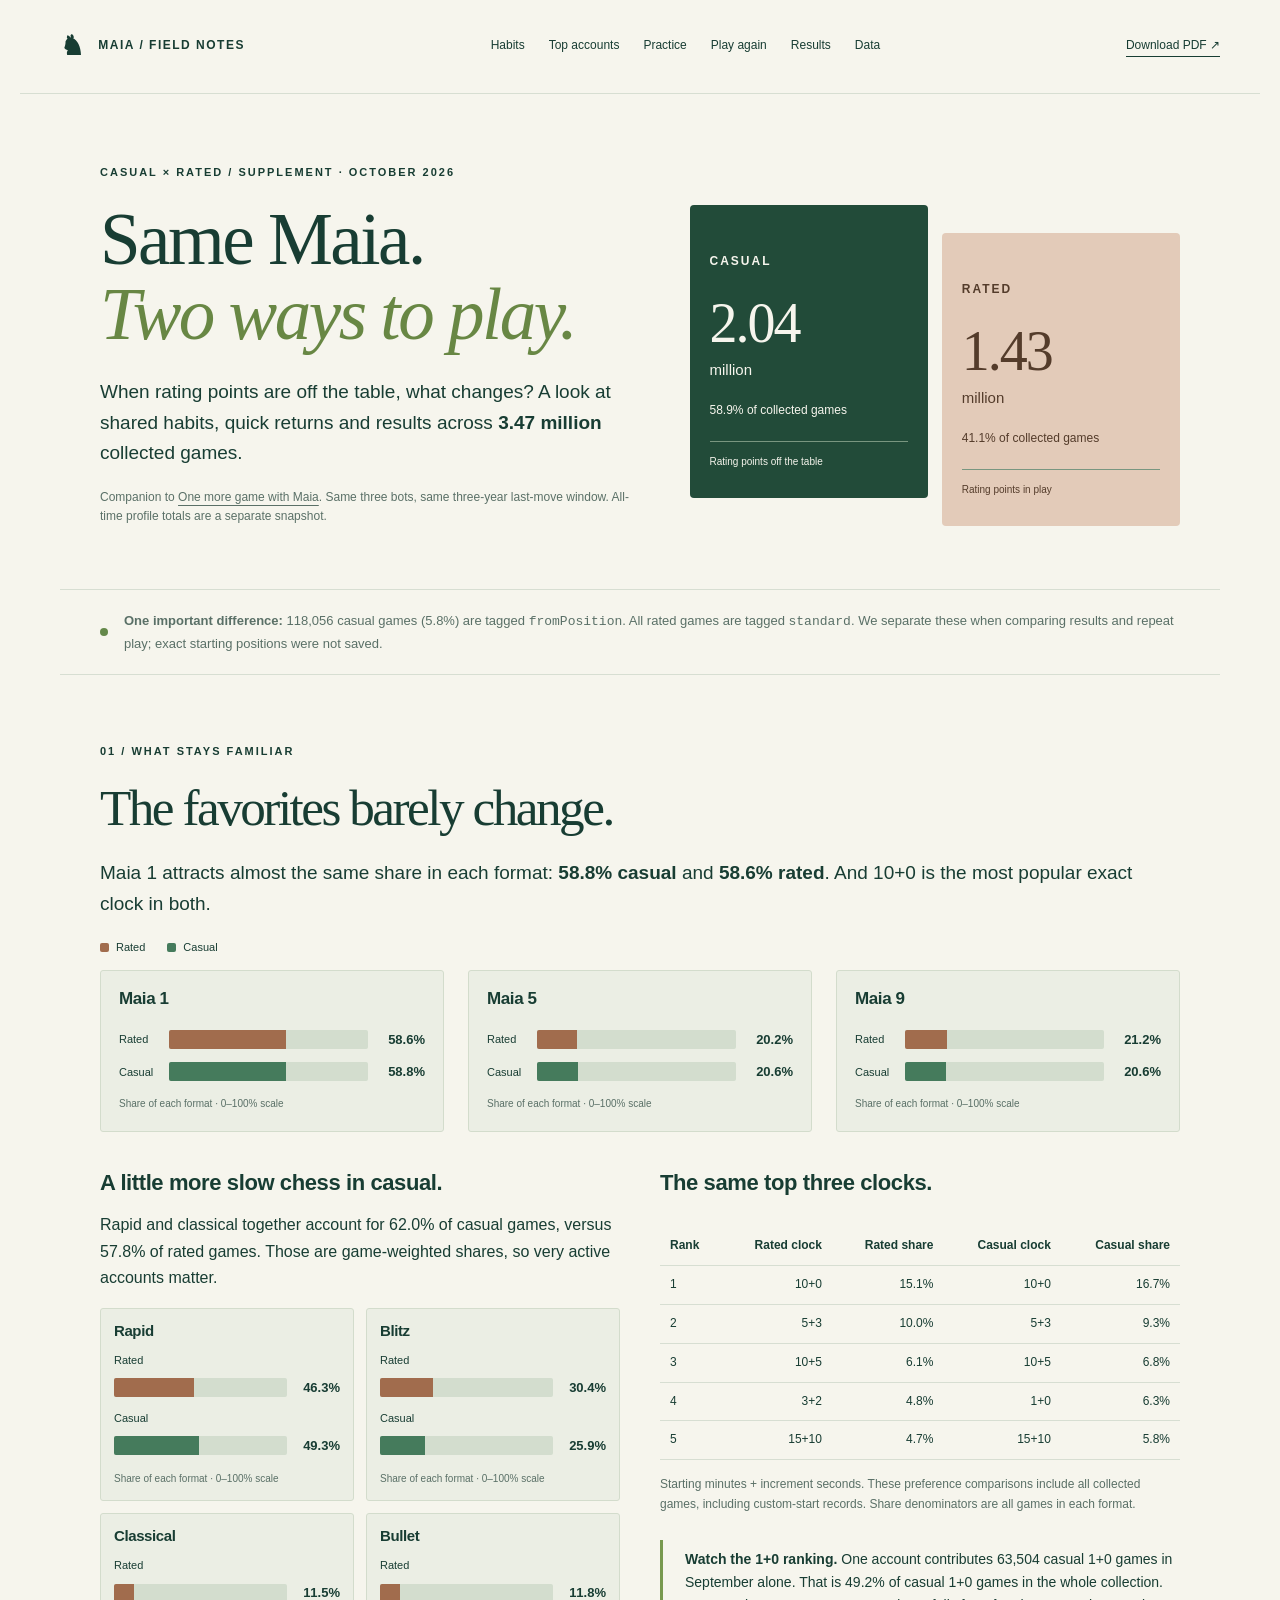
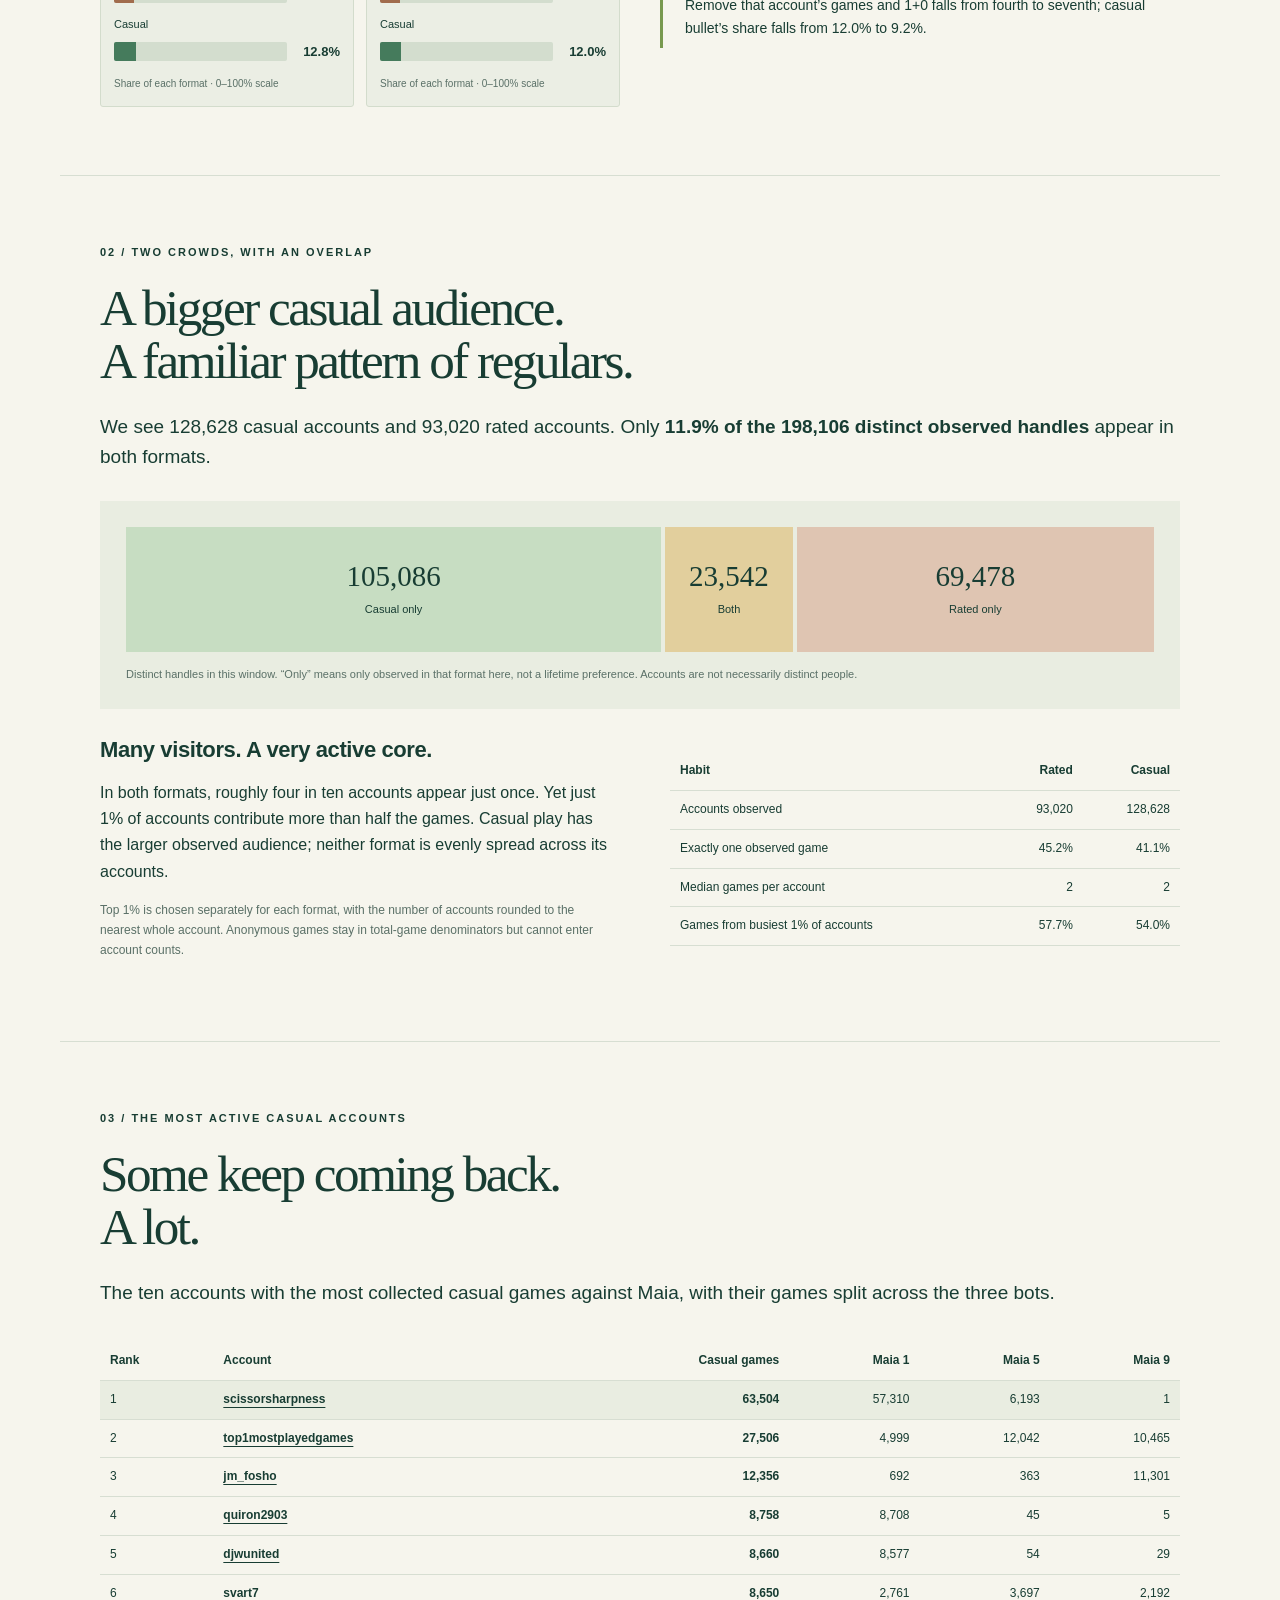
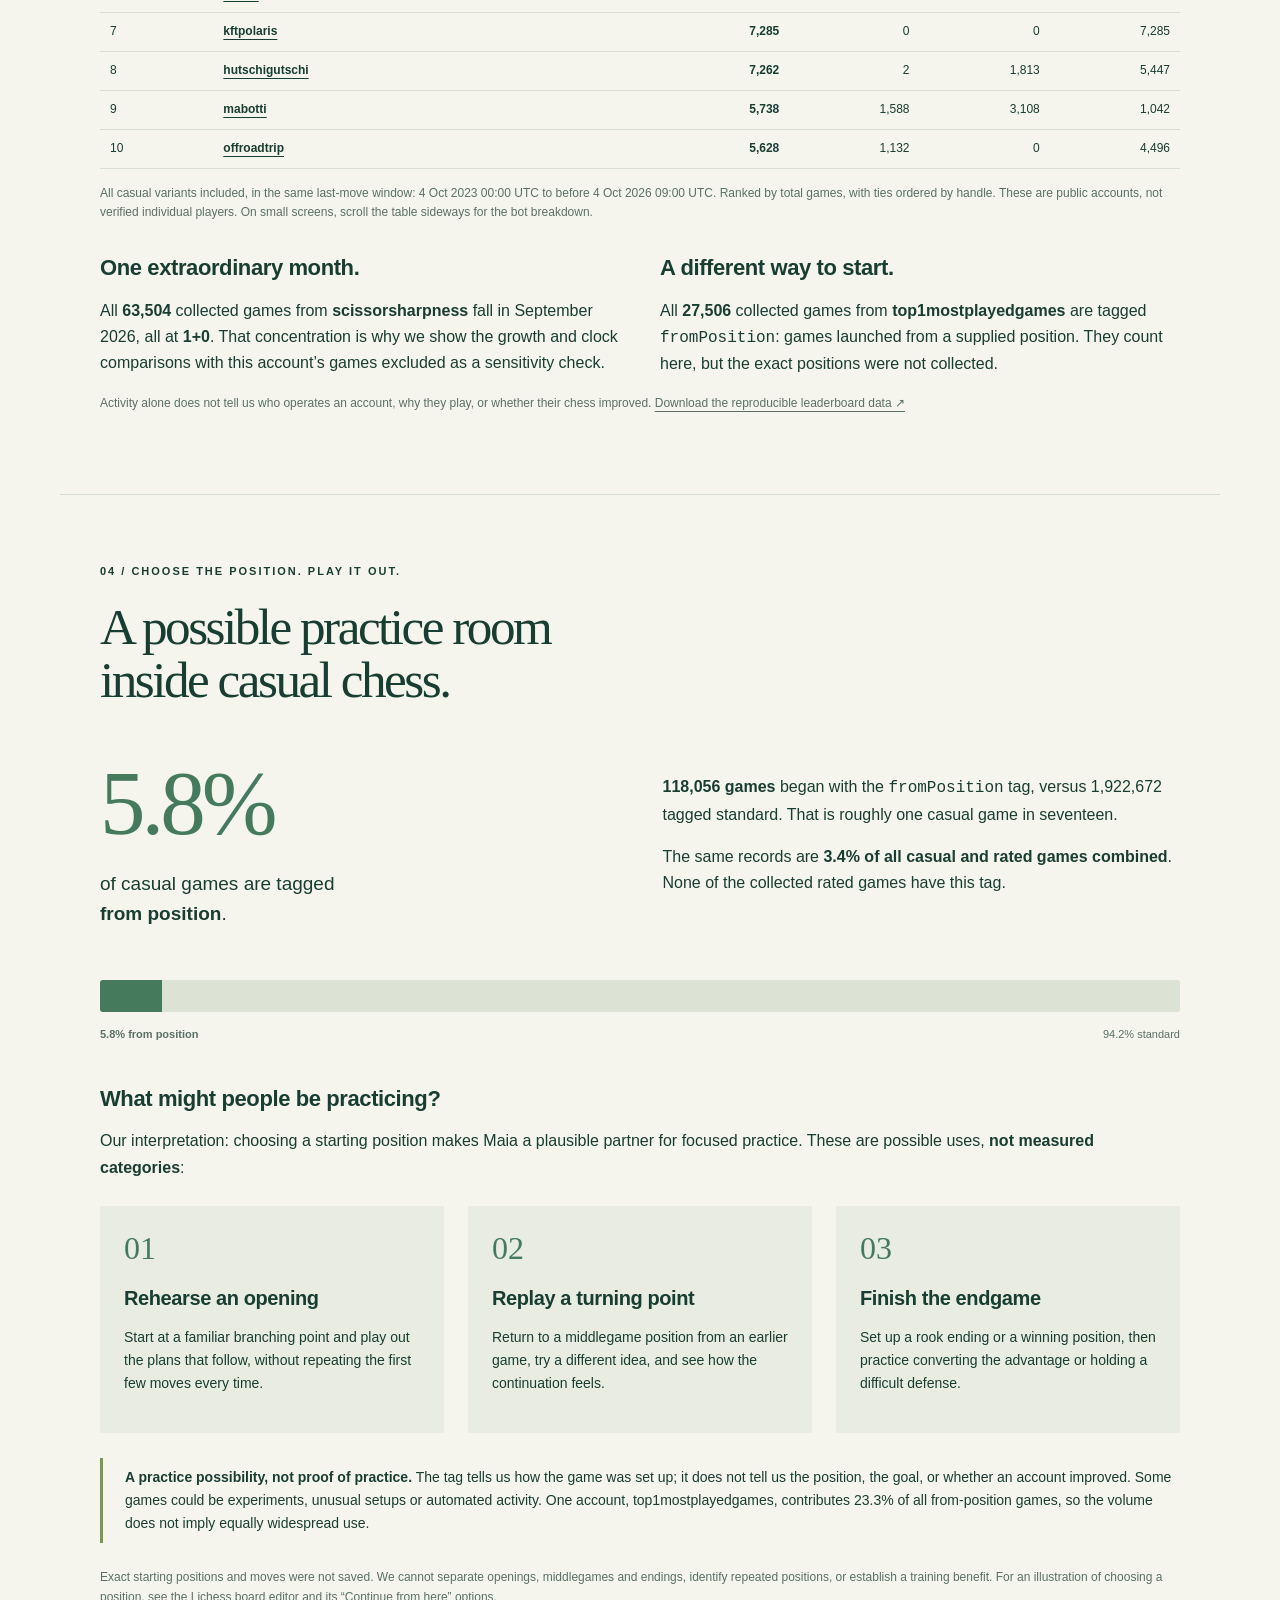
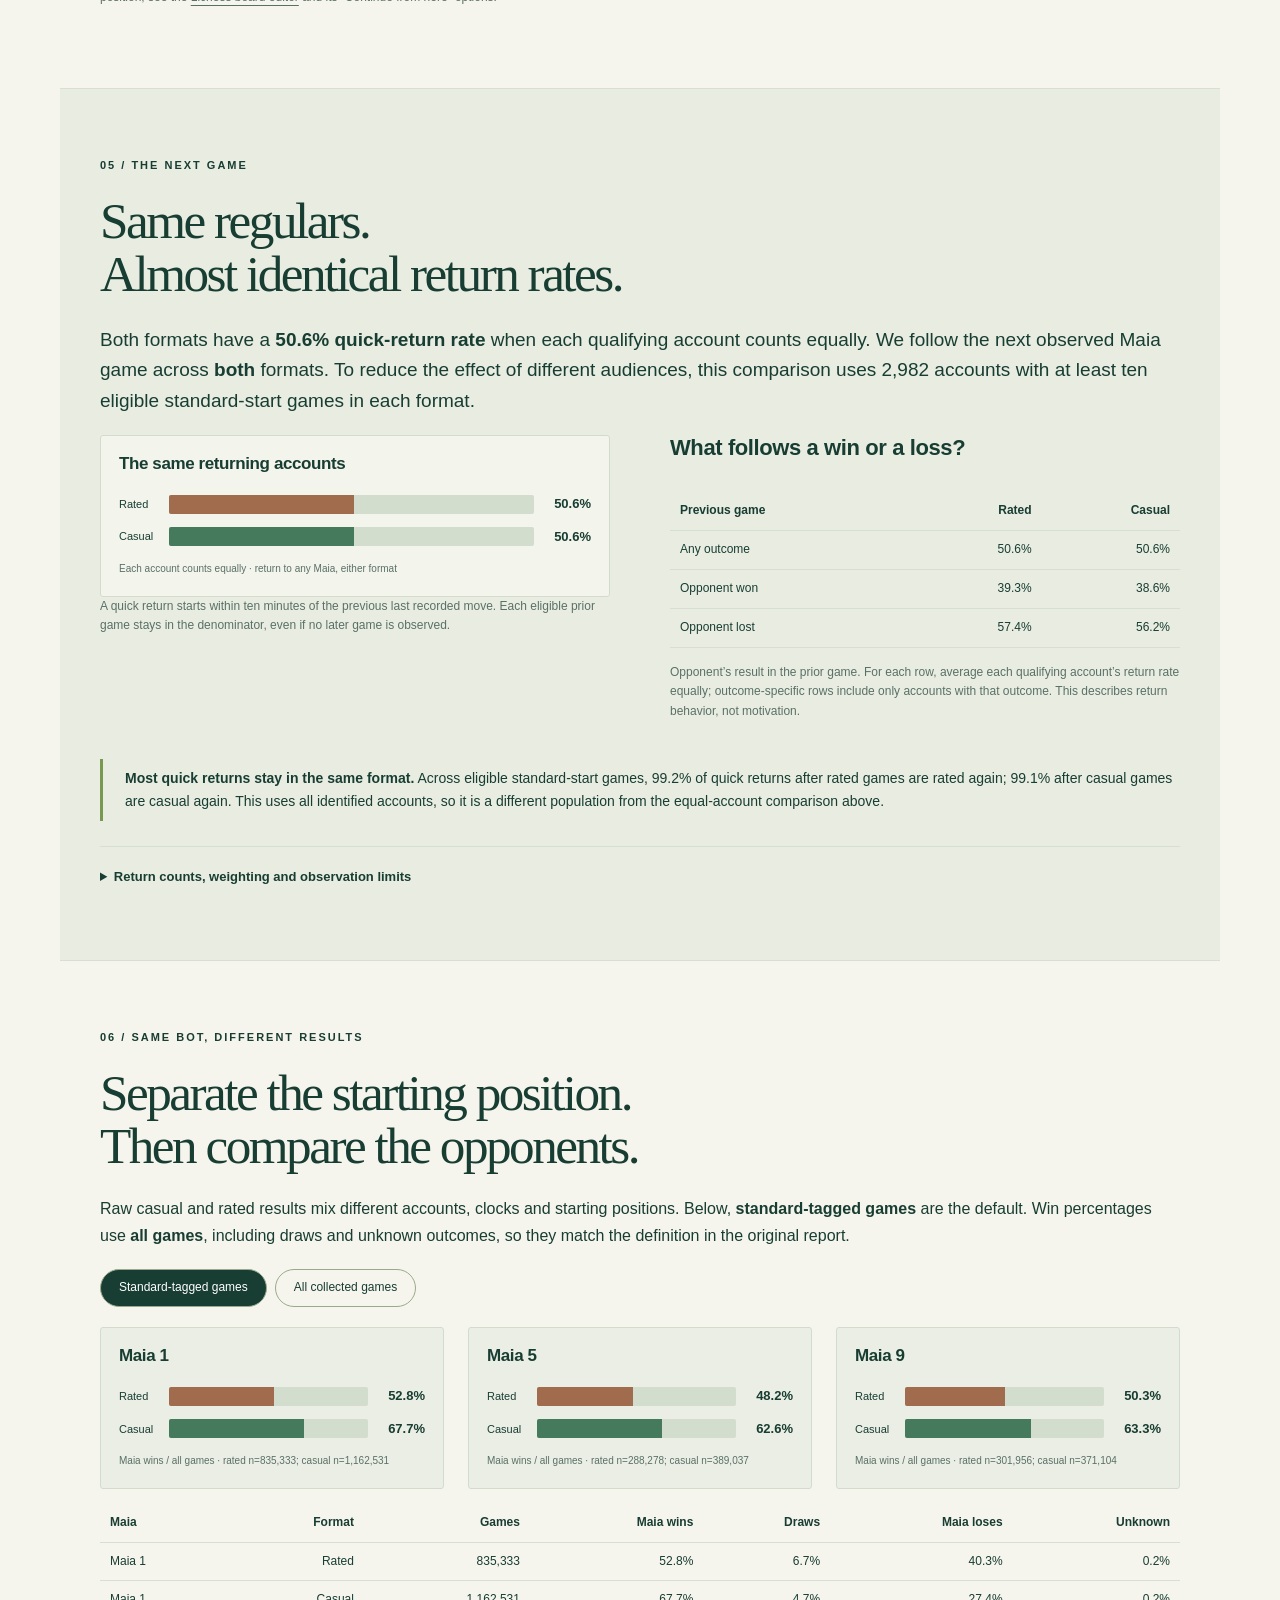
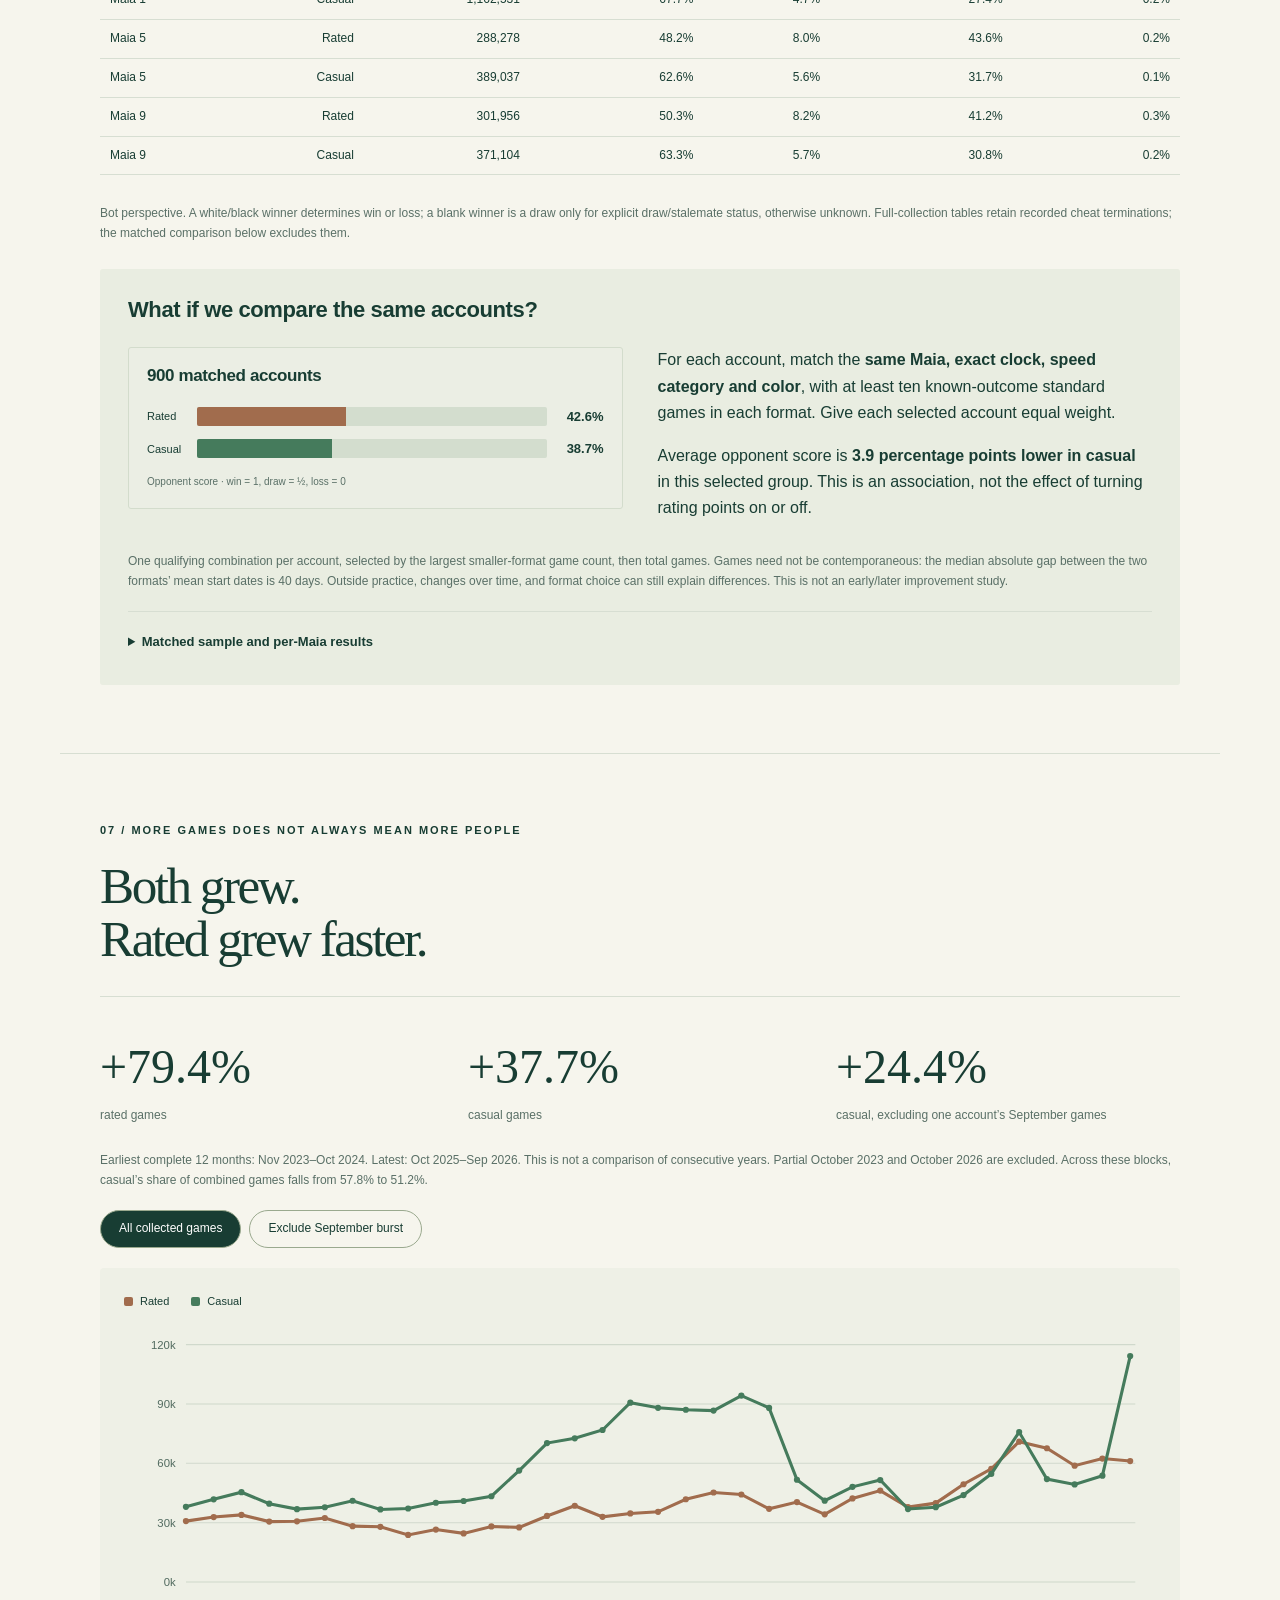
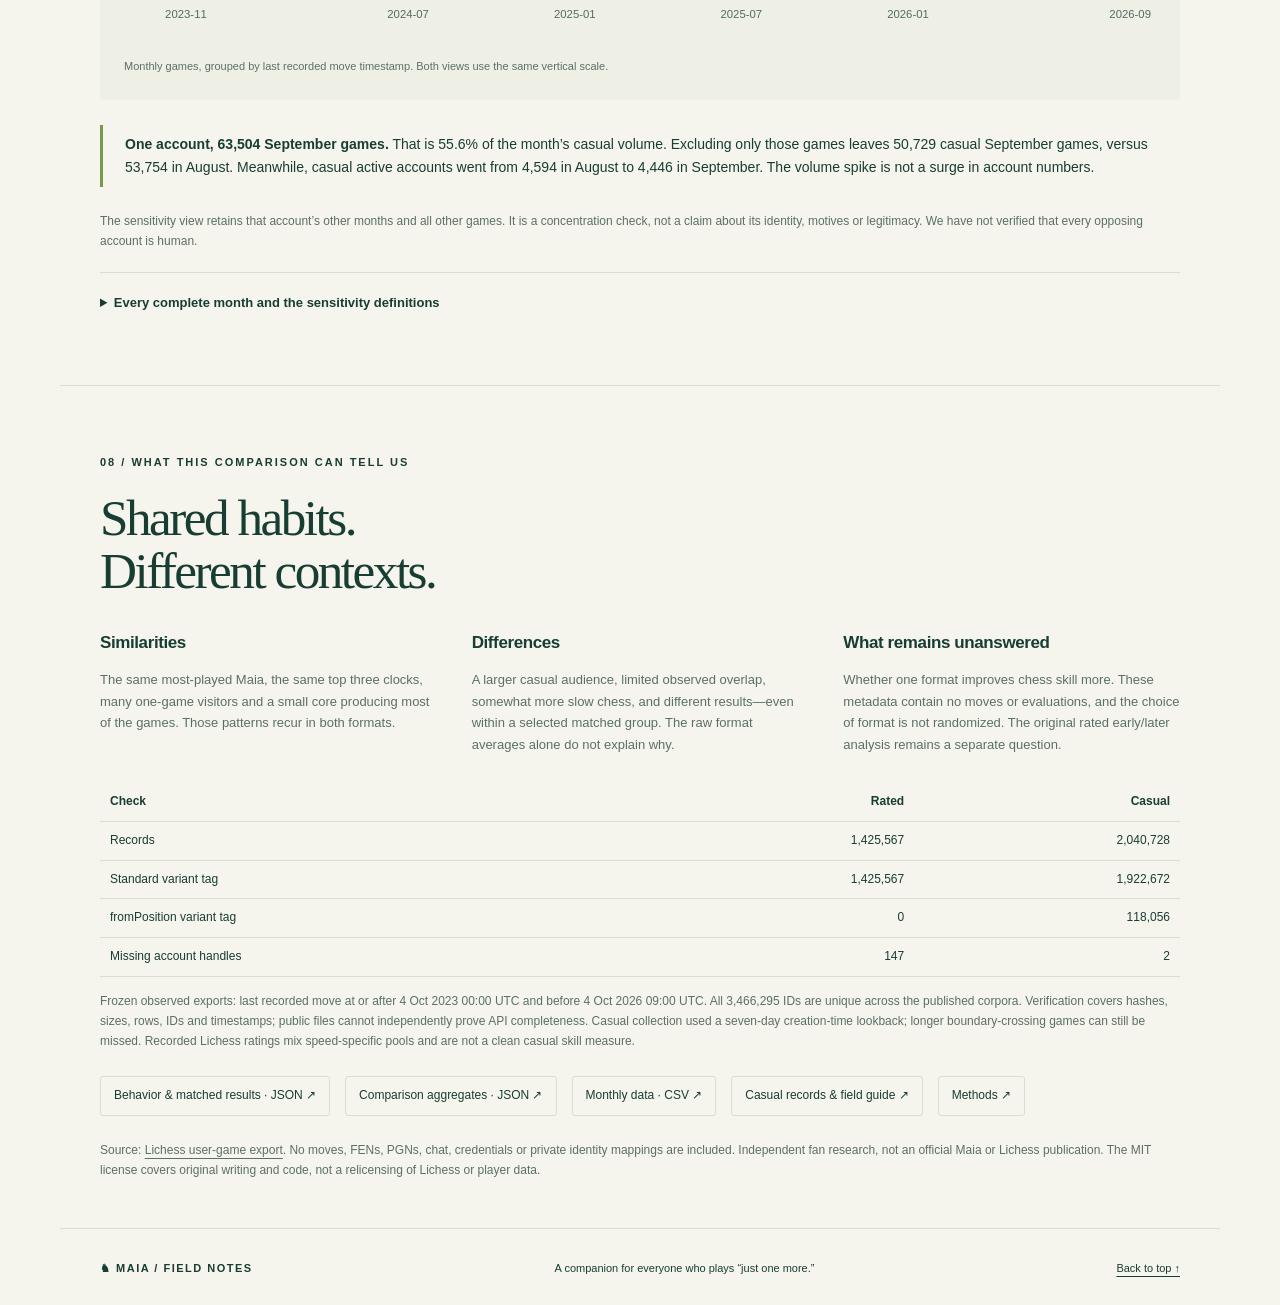
==== commit 5fbab5a2: "Add casual leaderboard and from-position practice context to supplement" ====
--- a/casual-vs-rated.html
+++ b/casual-vs-rated.html
@@ -1,5 +1,5 @@
 <!doctype html>
-<html lang="en"><head><meta charset="utf-8"><meta name="viewport" content="width=device-width,initial-scale=1"><meta name="description" content="How casual and rated Maia play compare: habits, shared accounts, quick returns, matched results and the limits of raw game counts."><title>Same Maia, two ways to play — Casual × rated supplement</title><style>:root{--paper:#f6f5ed;--ink:#183d33;--muted:#5a7067;--green:#b7e281;--gold:#e8b96b;--lavender:#b9aceb;--line:#d7ded2}*{box-sizing:border-box}html{scroll-behavior:smooth;scroll-padding-top:24px}body{margin:0;background:var(--paper);color:var(--ink);font:16px/1.65 -apple-system,BlinkMacSystemFont,"Segoe UI",sans-serif}a{color:inherit;text-underline-offset:4px}a:hover{text-decoration-thickness:2px}button,a,summary{touch-action:manipulation}button:focus-visible,a:focus-visible,summary:focus-visible{outline:3px solid #9c4a16;outline-offset:5px}.skip{position:absolute;left:10px;top:-100px;background:white;padding:10px;z-index:9}.skip:focus{top:10px}.masthead{max-width:1240px;margin:auto;display:flex;align-items:center;justify-content:space-between;padding:24px 40px;border-bottom:1px solid var(--line);font-size:12px}.brand{font-weight:800;letter-spacing:1.5px;text-decoration:none;white-space:nowrap}.brand span{font-size:27px;vertical-align:middle;margin-right:8px}nav{display:flex;gap:24px;flex-wrap:wrap}nav a{text-decoration:none}.download{border-bottom:1px solid;text-decoration:none}main{max-width:1160px;margin:auto}.hero{display:grid;grid-template-columns:1.12fr 1fr;gap:56px;padding:80px 40px 60px;align-items:center}.eyebrow{font-size:11px;line-height:1.5;letter-spacing:2px;text-transform:uppercase;font-weight:800;margin:0 0 22px}h1,h2,h3,p,figure{margin-top:0}h1,h2{font-family:Georgia,"Times New Roman",serif;font-weight:400;letter-spacing:-2.5px;line-height:1.03}h1{font-size:clamp(60px,6.2vw,85px);margin-bottom:25px}h1 em{color:#688744;font-weight:400}h2{font-size:clamp(38px,4vw,53px);margin-bottom:24px}h3{font-size:22px;line-height:1.2;letter-spacing:-.4px;margin-bottom:16px}.dek,.body-large{font-size:19px;line-height:1.6}.hero-note{font-size:13px;color:var(--muted);margin:26px 0}.button{display:inline-flex;gap:45px;align-items:center;background:var(--ink);color:var(--paper);padding:13px 19px;border-radius:4px;text-decoration:none;font-size:13px}.hero-art{background:var(--ink);padding:34px;border-radius:3px;transform:rotate(2deg);box-shadow:14px 18px 0 #e6e7dc}.board{display:grid;grid-template-columns:repeat(8,1fr);aspect-ratio:1;transform:rotate(-2deg)}.board span{aspect-ratio:1;background:#628167;display:flex;align-items:center;justify-content:center;font-family:Georgia,serif;color:var(--paper);font-size:34px;line-height:1}.board span:nth-child(16n+2),.board span:nth-child(16n+4),.board span:nth-child(16n+6),.board span:nth-child(16n+8),.board span:nth-child(16n+9),.board span:nth-child(16n+11),.board span:nth-child(16n+13),.board span:nth-child(16n+15){background:#2b5445}.art-caption{display:flex;align-items:center;gap:20px;color:var(--paper);padding-top:28px;transform:rotate(-2deg)}.art-caption b{font-family:Georgia,serif;font-size:36px;font-weight:400;letter-spacing:-1px}.art-caption span{font-size:11px;line-height:1.5}.scope-strip{display:flex;gap:16px;align-items:center;padding:20px 40px;border-top:1px solid var(--line);border-bottom:1px solid var(--line);font-size:13px;color:var(--muted)}.scope-strip p{margin:0}.live-dot{width:8px;height:8px;background:#64884a;border-radius:50%;flex-shrink:0}.section{padding:68px 40px;border-bottom:1px solid var(--line)}.intro{display:grid;grid-template-columns:1fr 1.1fr;gap:24px 50px}.intro .bot-grid,.intro details{grid-column:1/-1}.muted,.small,figcaption{color:var(--muted)}.small{font-size:12px;line-height:1.65}.bot-grid{display:grid;grid-template-columns:repeat(3,1fr);gap:18px}.bot-card{padding:24px;border:1px solid var(--line);border-radius:4px;background:#eeefe5}.bot-top{display:flex;justify-content:space-between;align-items:center;margin-bottom:20px}.piece{font-size:36px;line-height:1}.chip{font-size:11px;font-weight:700;border:1px solid #bfcbbc;padding:2px 10px;border-radius:20px}.bot-card strong{font-family:Georgia,serif;font-size:35px;font-weight:400;letter-spacing:-1px}.bot-card p{font-size:12px;margin:6px 0 14px}.mini-track,.track{height:8px;background:#dce3d5;border-radius:2px;overflow:hidden}.mini-track i,.track i{height:100%;display:block}.bot-card .small{margin:15px 0 0}details{margin-top:20px;border-top:1px solid var(--line);padding-top:15px}summary{font-size:13px;font-weight:700;cursor:pointer;padding:4px 0}details>p{margin-top:14px}.two-col{display:grid;grid-template-columns:1fr 1fr;gap:60px;align-items:start}.big-number{font-family:Georgia,serif;font-size:91px;line-height:1.1;letter-spacing:-4px;margin:15px 0}.big-number span{font-size:50px}.dot-grid{display:grid;grid-template-columns:repeat(10,1fr);gap:7px;padding:24px;background:#e9ebdf;border-radius:3px}.dot-grid i{aspect-ratio:1;background:#c9d2c0;border-radius:2px}.dot-grid i.filled{background:#416849}figcaption{font-size:11px;line-height:1.6;margin-top:14px}.key-square{display:inline-block;background:#416849;width:8px;height:8px}.fact-row{display:grid;grid-template-columns:repeat(3,1fr);gap:24px;border-top:1px solid var(--line);padding-top:30px;margin-top:30px}.fact-row b{font-family:Georgia,serif;font-size:34px;display:block;font-weight:400}.fact-row span{font-size:12px;color:var(--muted)}.growth-note{display:flex;gap:25px;align-items:center;max-width:570px;margin-bottom:30px}.growth-note strong{font-size:43px;white-space:nowrap;letter-spacing:-2px}.growth-note p{font-size:14px;margin:0}.chart{background:#eef0e6;padding:24px;margin:0;border-radius:4px}.chart svg{width:100%;height:auto;display:block}.chart text{font:11px -apple-system,BlinkMacSystemFont,sans-serif;fill:#526b60}.legend{display:flex;gap:22px;font-size:11px;margin-bottom:14px;flex-wrap:wrap}.legend span{display:flex;gap:7px;align-items:center}.legend i{width:9px;height:9px;border-radius:2px}.patterns-grid{margin-top:50px}.bar-row{display:grid;grid-template-columns:1fr auto;gap:6px 14px;margin:18px 0;font-size:13px}.bar-row b{font-weight:600}.bar-row small{color:var(--muted);font-size:10px;white-space:nowrap}.bar-row .track{align-self:center}.context-band{margin:40px;background:var(--ink);color:var(--paper);padding:46px;border-radius:4px}.context-band .eyebrow{color:var(--green)}.context-band .big-number{color:var(--green);font-size:72px}.context-band .small{color:#bdcec1}.context-band p{font-size:14px}.context-stat b{font-family:Georgia,serif;font-size:34px;font-weight:400}.context-stat{padding-top:23px}.method-grid{display:grid;grid-template-columns:repeat(3,1fr);gap:35px;margin-top:35px}.method-grid h3{font-size:17px}.method-grid p{font-size:13px;color:var(--muted)}.data-links{display:flex;gap:15px;flex-wrap:wrap;font-size:12px;margin:25px 0}.data-links a{border:1px solid var(--line);padding:9px 13px;border-radius:3px;text-decoration:none}.table-scroll{overflow-x:auto}table{width:100%;border-collapse:collapse;font-size:12px;font-variant-numeric:tabular-nums;margin:15px 0}th,td{text-align:right;padding:9px 10px;border-bottom:1px solid var(--line)}th:first-child,td:first-child{text-align:left}th{font-weight:700;white-space:nowrap}footer{max-width:1160px;margin:0 auto;padding:30px 40px;display:flex;justify-content:space-between;gap:20px;align-items:center;font-size:11px}footer p{margin:0}.learning{background:#e9ede1}.callout{border-left:3px solid #78994f;padding:8px 0 8px 22px;margin:25px 0;font-size:14px}.filter{display:flex;gap:8px;margin:20px 0;flex-wrap:wrap}.filter button{font:inherit;font-size:12px;padding:8px 18px;border:1px solid #9aa98e;background:transparent;border-radius:30px;color:var(--ink);cursor:pointer}.filter button[aria-pressed="true"]{background:var(--ink);color:white}.score-chart{margin:25px 0}.score-row{display:grid;grid-template-columns:100px 1fr 65px;gap:14px;align-items:center;margin:14px 0;font-size:13px}.score-track{height:34px;background:#d4ddca;border-radius:3px;overflow:hidden}.score-track i{height:100%;display:block;background:#718e58}.score-row:last-child .score-track i{background:#244e3d}.score-row strong{text-align:right;font-size:19px}.distribution{display:flex;height:34px;border-radius:3px;overflow:hidden;margin:22px 0 14px}.distribution span{display:flex;align-items:center;justify-content:center;font-size:11px;font-weight:700}.result-grid{display:grid;grid-template-columns:repeat(3,1fr);gap:20px}.result-grid b{font-family:Georgia,serif;font-size:32px;font-weight:400;display:block}.result-grid span{font-size:12px}.outcomes{margin-top:40px;padding-top:30px;border-top:1px solid #cbd5c0}[hidden]{display:none!important}
+<html lang="en"><head><meta charset="utf-8"><meta name="viewport" content="width=device-width,initial-scale=1"><meta name="description" content="How casual and rated Maia play compare: habits, shared accounts, quick returns, matched results and the limits of raw game counts."><title>Same Maia, two ways to play — Casual × rated supplement</title><style>:root{--paper:#f6f5ed;--ink:#183d33;--muted:#5a7067;--green:#b7e281;--gold:#e8b96b;--lavender:#b9aceb;--line:#d7ded2}*{box-sizing:border-box}html{scroll-behavior:smooth;scroll-padding-top:24px}body{margin:0;background:var(--paper);color:var(--ink);font:16px/1.65 -apple-system,BlinkMacSystemFont,"Segoe UI",sans-serif}a{color:inherit;text-underline-offset:4px}a:hover{text-decoration-thickness:2px}button,a,summary{touch-action:manipulation}button:focus-visible,a:focus-visible,summary:focus-visible{outline:3px solid #9c4a16;outline-offset:5px}.skip{position:absolute;left:10px;top:-100px;background:white;padding:10px;z-index:9}.skip:focus{top:10px}.masthead{max-width:1240px;margin:auto;display:flex;align-items:center;justify-content:space-between;padding:24px 40px;border-bottom:1px solid var(--line);font-size:12px}.brand{font-weight:800;letter-spacing:1.5px;text-decoration:none;white-space:nowrap}.brand span{font-size:27px;vertical-align:middle;margin-right:8px}nav{display:flex;gap:24px}nav a{text-decoration:none}.download{border-bottom:1px solid;text-decoration:none}main{max-width:1160px;margin:auto}.hero{display:grid;grid-template-columns:1.12fr 1fr;gap:56px;padding:80px 40px 60px;align-items:center}.eyebrow{font-size:11px;line-height:1.5;letter-spacing:2px;text-transform:uppercase;font-weight:800;margin:0 0 22px}h1,h2,h3,p,figure{margin-top:0}h1,h2{font-family:Georgia,"Times New Roman",serif;font-weight:400;letter-spacing:-2.5px;line-height:1.03}h1{font-size:clamp(60px,6.2vw,85px);margin-bottom:25px}h1 em{color:#688744;font-weight:400}h2{font-size:clamp(38px,4vw,53px);margin-bottom:24px}h3{font-size:22px;line-height:1.2;letter-spacing:-.4px;margin-bottom:16px}.dek,.body-large{font-size:19px;line-height:1.6}.hero-note{font-size:13px;color:var(--muted);margin:26px 0}.button{display:inline-flex;gap:45px;align-items:center;background:var(--ink);color:var(--paper);padding:13px 19px;border-radius:4px;text-decoration:none;font-size:13px}.hero-art{background:var(--ink);padding:34px;border-radius:3px;transform:rotate(2deg);box-shadow:14px 18px 0 #e6e7dc}.board{display:grid;grid-template-columns:repeat(8,1fr);aspect-ratio:1;transform:rotate(-2deg)}.board span{aspect-ratio:1;background:#628167;display:flex;align-items:center;justify-content:center;font-family:Georgia,serif;color:var(--paper);font-size:34px;line-height:1}.board span:nth-child(16n+2),.board span:nth-child(16n+4),.board span:nth-child(16n+6),.board span:nth-child(16n+8),.board span:nth-child(16n+9),.board span:nth-child(16n+11),.board span:nth-child(16n+13),.board span:nth-child(16n+15){background:#2b5445}.art-caption{display:flex;align-items:center;gap:20px;color:var(--paper);padding-top:28px;transform:rotate(-2deg)}.art-caption b{font-family:Georgia,serif;font-size:36px;font-weight:400;letter-spacing:-1px}.art-caption span{font-size:11px;line-height:1.5}.scope-strip{display:flex;gap:16px;align-items:center;padding:20px 40px;border-top:1px solid var(--line);border-bottom:1px solid var(--line);font-size:13px;color:var(--muted)}.scope-strip p{margin:0}.live-dot{width:8px;height:8px;background:#64884a;border-radius:50%;flex-shrink:0}.section{padding:68px 40px;border-bottom:1px solid var(--line)}.intro{display:grid;grid-template-columns:1fr 1.1fr;gap:24px 50px}.intro .bot-grid,.intro details{grid-column:1/-1}.muted,.small,figcaption{color:var(--muted)}.small{font-size:12px;line-height:1.65}.bot-grid{display:grid;grid-template-columns:repeat(3,1fr);gap:18px}.bot-card{padding:24px;border:1px solid var(--line);border-radius:4px;background:#eeefe5}.bot-top{display:flex;justify-content:space-between;align-items:center;margin-bottom:20px}.piece{font-size:36px;line-height:1}.chip{font-size:11px;font-weight:700;border:1px solid #bfcbbc;padding:2px 10px;border-radius:20px}.bot-card strong{font-family:Georgia,serif;font-size:35px;font-weight:400;letter-spacing:-1px}.bot-card p{font-size:12px;margin:6px 0 14px}.mini-track,.track{height:8px;background:#dce3d5;border-radius:2px;overflow:hidden}.mini-track i,.track i{height:100%;display:block}.bot-card .small{margin:15px 0 0}details{margin-top:20px;border-top:1px solid var(--line);padding-top:15px}summary{font-size:13px;font-weight:700;cursor:pointer;padding:4px 0}details>p{margin-top:14px}.two-col{display:grid;grid-template-columns:1fr 1fr;gap:60px;align-items:start}.big-number{font-family:Georgia,serif;font-size:91px;line-height:1.1;letter-spacing:-4px;margin:15px 0}.big-number span{font-size:50px}.dot-grid{display:grid;grid-template-columns:repeat(10,1fr);gap:7px;padding:24px;background:#e9ebdf;border-radius:3px}.dot-grid i{aspect-ratio:1;background:#c9d2c0;border-radius:2px}.dot-grid i.filled{background:#416849}figcaption{font-size:11px;line-height:1.6;margin-top:14px}.key-square{display:inline-block;background:#416849;width:8px;height:8px}.fact-row{display:grid;grid-template-columns:repeat(3,1fr);gap:24px;border-top:1px solid var(--line);padding-top:30px;margin-top:30px}.fact-row b{font-family:Georgia,serif;font-size:34px;display:block;font-weight:400}.fact-row span{font-size:12px;color:var(--muted)}.growth-note{display:flex;gap:25px;align-items:center;max-width:570px;margin-bottom:30px}.growth-note strong{font-size:43px;white-space:nowrap;letter-spacing:-2px}.growth-note p{font-size:14px;margin:0}.chart{background:#eef0e6;padding:24px;margin:0;border-radius:4px}.chart svg{width:100%;height:auto;display:block}.chart text{font:11px -apple-system,BlinkMacSystemFont,sans-serif;fill:#526b60}.legend{display:flex;gap:22px;font-size:11px;margin-bottom:14px;flex-wrap:wrap}.legend span{display:flex;gap:7px;align-items:center}.legend i{width:9px;height:9px;border-radius:2px}.patterns-grid{margin-top:50px}.bar-row{display:grid;grid-template-columns:1fr auto;gap:6px 14px;margin:18px 0;font-size:13px}.bar-row b{font-weight:600}.bar-row small{color:var(--muted);font-size:10px;white-space:nowrap}.bar-row .track{align-self:center}.context-band{margin:40px;background:var(--ink);color:var(--paper);padding:46px;border-radius:4px}.context-band .eyebrow{color:var(--green)}.context-band .big-number{color:var(--green);font-size:72px}.context-band .small{color:#bdcec1}.context-band p{font-size:14px}.context-stat b{font-family:Georgia,serif;font-size:34px;font-weight:400}.context-stat{padding-top:23px}.method-grid{display:grid;grid-template-columns:repeat(3,1fr);gap:35px;margin-top:35px}.method-grid h3{font-size:17px}.method-grid p{font-size:13px;color:var(--muted)}.data-links{display:flex;gap:15px;flex-wrap:wrap;font-size:12px;margin:25px 0}.data-links a{border:1px solid var(--line);padding:9px 13px;border-radius:3px;text-decoration:none}.table-scroll{overflow-x:auto}table{width:100%;border-collapse:collapse;font-size:12px;font-variant-numeric:tabular-nums;margin:15px 0}th,td{text-align:right;padding:9px 10px;border-bottom:1px solid var(--line)}th:first-child,td:first-child{text-align:left}th{font-weight:700;white-space:nowrap}footer{max-width:1160px;margin:0 auto;padding:30px 40px;display:flex;justify-content:space-between;gap:20px;align-items:center;font-size:11px}footer p{margin:0}.learning{background:#e9ede1}.callout{border-left:3px solid #78994f;padding:8px 0 8px 22px;margin:25px 0;font-size:14px}.filter{display:flex;gap:8px;margin:20px 0;flex-wrap:wrap}.filter button{font:inherit;font-size:12px;padding:8px 18px;border:1px solid #9aa98e;background:transparent;border-radius:30px;color:var(--ink);cursor:pointer}.filter button[aria-pressed="true"]{background:var(--ink);color:white}.score-chart{margin:25px 0}.score-row{display:grid;grid-template-columns:100px 1fr 65px;gap:14px;align-items:center;margin:14px 0;font-size:13px}.score-track{height:34px;background:#d4ddca;border-radius:3px;overflow:hidden}.score-track i{height:100%;display:block;background:#718e58}.score-row:last-child .score-track i{background:#244e3d}.score-row strong{text-align:right;font-size:19px}.distribution{display:flex;height:34px;border-radius:3px;overflow:hidden;margin:22px 0 14px}.distribution span{display:flex;align-items:center;justify-content:center;font-size:11px;font-weight:700}.result-grid{display:grid;grid-template-columns:repeat(3,1fr);gap:20px}.result-grid b{font-family:Georgia,serif;font-size:32px;font-weight:400;display:block}.result-grid span{font-size:12px}.outcomes{margin-top:40px;padding-top:30px;border-top:1px solid #cbd5c0}[hidden]{display:none!important}
 @media(max-width:760px){.masthead{padding:18px 22px;flex-wrap:wrap;gap:15px}.masthead nav{order:3;width:100%;gap:25px}.brand{font-size:10px}.download{font-size:10px}.hero{grid-template-columns:1fr;padding:42px 24px;gap:35px}h1{font-size:65px}.hero-art{max-width:420px;width:100%;justify-self:center;padding:26px}.hero-note{margin:20px 0}.hero-art .board span{font-size:30px}.art-caption b{font-size:33px}.section{padding:42px 24px}.scope-strip{padding:20px 24px}.intro,.two-col{grid-template-columns:1fr;gap:24px}.bot-grid{gap:10px}.bot-card{padding:15px 10px}.bot-card strong{font-size:26px}.piece{font-size:27px}.bot-top{gap:4px}.chip{padding:2px 5px;font-size:10px}.bot-card p{font-size:10px}.fact-row{gap:14px}.fact-row b{font-size:29px}.fact-row span{font-size:11px}.big-number{font-size:75px}.dot-grid{max-width:400px;margin:auto}figure{margin-left:0;margin-right:0}.chart{padding:12px}.chart svg{min-width:580px}.chart{overflow-x:auto}.growth-note strong{font-size:36px}.context-band{margin:24px;padding:28px}.context-band .big-number{font-size:60px}.method-grid{grid-template-columns:1fr;gap:15px}.method-grid p{font-size:14px}.result-grid{gap:10px}.result-grid b{font-size:27px}.score-row{grid-template-columns:75px 1fr 55px;font-size:12px;gap:8px}footer{padding:25px 24px;flex-wrap:wrap}footer p{order:3;width:100%}}
 @media(prefers-reduced-motion:reduce){html{scroll-behavior:auto}}
 @media print{@page{size:A4;margin:14mm}*{-webkit-print-color-adjust:exact;print-color-adjust:exact}html{scroll-behavior:auto}body{font-size:10px;line-height:1.5}.masthead,footer,.button,.filter,.skip,details{display:none!important}main{max-width:none}.hero{padding:15px 0 30px;gap:30px;grid-template-columns:1.1fr 1fr}h1{font-size:49px;letter-spacing:-2px}h2{font-size:33px;letter-spacing:-1px}h3{font-size:17px}.hero .dek,.body-large{font-size:13px}.hero-note{font-size:10px}.hero-art{padding:22px;box-shadow:8px 10px 0 #e6e7dc}.board span{font-size:23px}.art-caption{gap:13px;padding-top:18px}.art-caption b{font-size:25px}.art-caption span{font-size:8px}.eyebrow{font-size:8px;margin-bottom:15px}.scope-strip{padding:12px 0;font-size:9px}.section{padding:28px 0;break-before:page;border:0}.intro{break-before:auto;gap:18px;grid-template-columns:1fr 1.1fr}.bot-grid{gap:12px}.bot-card{padding:15px}.bot-card strong{font-size:27px}.bot-card p{font-size:9px}.bot-top{margin-bottom:12px}.piece{font-size:26px}.small{font-size:9px}.learning{background:transparent}.learning .two-col{gap:35px}.score-track{height:26px}.score-row{font-size:11px}.score-row strong{font-size:15px}.big-number{font-size:65px}.community .two-col{gap:40px}.dot-grid{gap:5px;padding:18px;max-width:285px}.fact-row{padding-top:15px;margin-top:15px}.fact-row b{font-size:27px}.fact-row span{font-size:9px}.callout{font-size:10px;margin:15px 0}.result-grid b{font-size:26px}.result-grid span{font-size:10px}.growth-note{margin-bottom:20px}.growth-note strong{font-size:32px}.growth-note p{font-size:11px}.chart{padding:16px}.chart svg{max-height:195px}.legend,figcaption{font-size:9px}.patterns-grid{margin-top:30px;gap:30px}.patterns-grid p{font-size:10px}.bar-row{font-size:10px;margin:10px 0}.bar-row small{font-size:8px}.context-band{break-before:page;margin:0;padding:30px}.context-band .big-number{font-size:55px}.context-band p{font-size:11px}.context-stat b{font-size:26px}.methods{break-before:auto;padding-top:30px}.methods .body-large{font-size:12px}.method-grid{gap:25px;margin-top:25px}.method-grid h3{font-size:13px}.method-grid p{font-size:9px}.data-links{font-size:9px;gap:10px}.data-links a{padding:6px 10px}.outcomes{margin-top:25px;padding-top:20px}.print-note{display:block}figure,.bot-card,.fact-row,.result-grid,.score-chart,.callout{break-inside:avoid}h2,h3{break-after:avoid}}
@@ -13,15 +13,25 @@
 
 .two-col>*{min-width:0}.pattern-bottom>.table-scroll{min-width:0}
 @media print{.supp-hero{padding-bottom:18px}.scope-strip{padding-top:8px;padding-bottom:8px}#habits{padding-bottom:0;margin-bottom:0;border:0}#habits .pattern-bottom{margin-top:18px}}
-</style></head><body><a class="skip" href="#report">Skip to supplement</a><header class="masthead"><a class="brand" href="index.html"><span aria-hidden="true">♞</span> MAIA / FIELD NOTES</a><nav aria-label="Supplement sections"><a href="#habits">Habits</a><a href="#returns">Play again</a><a href="#outcomes">Results</a><a href="#methods">Data</a></nav><a class="download" href="20261008_v0_maia_casual_comparison.pdf">Download PDF ↗</a></header><main id="report">
+
+.leaderboard-section table{min-width:650px;font-variant-numeric:tabular-nums}.leaderboard-section tbody th{text-transform:none;letter-spacing:0;font-size:inherit;white-space:nowrap}.leaderboard-section td:not(:first-child){text-align:right}.leaderboard-section thead th:nth-child(n+3){text-align:right}.leader-notes{margin-top:32px;gap:40px}.leaderboard-section tbody tr:first-child{background:#e9ede1}
+@media print{#regulars{padding-top:30px}#regulars h2{font-size:40px}#regulars table{min-width:0;font-size:11px;margin:25px 0}#regulars th,#regulars td{padding:10px 7px}#regulars .body-large{font-size:14px}#regulars .leader-notes{margin-top:25px;gap:30px}#regulars .leader-notes p{font-size:11px}#regulars .small{font-size:9px}#regulars .table-scroll{overflow:visible}}
+
+.position-facts{align-items:center;margin:32px 0;gap:45px}.position-facts .big-number{color:#457b5c}.position-share{margin:30px 0 42px}.position-track{height:32px;background:#dce3d4;border-radius:3px;overflow:hidden}.position-track i{display:block;height:100%;background:#457b5c}.position-share figcaption{display:flex;justify-content:space-between;gap:15px}.practice-cards{margin:25px 0}.practice-cards article{padding:24px;background:#e9ede1}.practice-cards article>span{font:32px Georgia,serif;color:#457b5c}.practice-cards h3{margin-top:18px;font-size:20px}.practice-cards p{font-size:14px}
+@media print{#positions{padding-top:30px}#positions h2{font-size:40px}.position-facts{margin:25px 0;gap:30px}.position-facts p{font-size:12px}.position-facts .big-number{font-size:72px}.position-share{margin:25px 0 30px}.position-track{height:24px}.practice-cards{gap:14px;margin:22px 0}.practice-cards article{padding:18px 14px}.practice-cards h3{font-size:15px}.practice-cards p{font-size:10px}#positions .callout{font-size:11px}#positions .small{font-size:9px}}
+
+.leaderboard-section th:nth-child(2){text-align:left}
+</style></head><body><a class="skip" href="#report">Skip to supplement</a><header class="masthead"><a class="brand" href="index.html"><span aria-hidden="true">♞</span> MAIA / FIELD NOTES</a><nav aria-label="Supplement sections"><a href="#habits">Habits</a><a href="#regulars">Top accounts</a><a href="#positions">Practice</a><a href="#returns">Play again</a><a href="#outcomes">Results</a><a href="#methods">Data</a></nav><a class="download" href="20261008_v0_maia_casual_comparison.pdf">Download PDF ↗</a></header><main id="report">
 <section class="supp-hero"><div><p class="eyebrow">Casual × rated / Supplement · October 2026</p><h1>Same Maia.<br><em>Two ways to play.</em></h1><p class="dek">When rating points are off the table, what changes? A look at shared habits, quick returns and results across <b>3.47 million</b> collected games.</p><p class="small">Companion to <a href="index.html">One more game with Maia</a>. Same three bots, same three-year last-move window. All-time profile totals are a separate snapshot.</p></div><div class="format-cards"><article><p class="eyebrow">Casual</p><strong>2.04<small>million</small></strong><p>58.9% of collected games</p><span>Rating points off the table</span></article><article><p class="eyebrow">Rated</p><strong>1.43<small>million</small></strong><p>41.1% of collected games</p><span>Rating points in play</span></article></div></section>
 <div class="scope-strip"><span class="live-dot"></span><p><b>One important difference:</b> 118,056 casual games (5.8%) are tagged <code>fromPosition</code>. All rated games are tagged <code>standard</code>. We separate these when comparing results and repeat play; exact starting positions were not saved.</p></div>
 <section class="section" id="habits"><p class="eyebrow">01 / What stays familiar</p><h2>The favorites barely change.</h2><p class="body-large">Maia 1 attracts almost the same share in each format: <b>58.8% casual</b> and <b>58.6% rated</b>. And 10+0 is the most popular exact clock in both.</p><div class="legend"><span><i style="background:#a16c4d"></i>Rated</span><span><i style="background:#457b5c"></i>Casual</span></div><div class="three-col"><div class="pair"><h3>Maia 1</h3><div class="pair-row"><span>Rated</span><div class="pair-track"><i style="width:58.5965%;background:#a16c4d"></i></div><b>58.6%</b></div><div class="pair-row"><span>Casual</span><div class="pair-track"><i style="width:58.7736%;background:#457b5c"></i></div><b>58.8%</b></div><p class="small">Share of each format · 0–100% scale</p></div><div class="pair"><h3>Maia 5</h3><div class="pair-row"><span>Rated</span><div class="pair-track"><i style="width:20.2220%;background:#a16c4d"></i></div><b>20.2%</b></div><div class="pair-row"><span>Casual</span><div class="pair-track"><i style="width:20.6048%;background:#457b5c"></i></div><b>20.6%</b></div><p class="small">Share of each format · 0–100% scale</p></div><div class="pair"><h3>Maia 9</h3><div class="pair-row"><span>Rated</span><div class="pair-track"><i style="width:21.1815%;background:#a16c4d"></i></div><b>21.2%</b></div><div class="pair-row"><span>Casual</span><div class="pair-track"><i style="width:20.6217%;background:#457b5c"></i></div><b>20.6%</b></div><p class="small">Share of each format · 0–100% scale</p></div></div><div class="two-col pattern-bottom"><div><h3>A little more slow chess in casual.</h3><p>Rapid and classical together account for 62.0% of casual games, versus 57.8% of rated games. Those are game-weighted shares, so very active accounts matter.</p><div class="speed-grid"><div class="pair"><h3>Rapid</h3><div class="pair-row"><span>Rated</span><div class="pair-track"><i style="width:46.2766%;background:#a16c4d"></i></div><b>46.3%</b></div><div class="pair-row"><span>Casual</span><div class="pair-track"><i style="width:49.2535%;background:#457b5c"></i></div><b>49.3%</b></div><p class="small">Share of each format · 0–100% scale</p></div><div class="pair"><h3>Blitz</h3><div class="pair-row"><span>Rated</span><div class="pair-track"><i style="width:30.4194%;background:#a16c4d"></i></div><b>30.4%</b></div><div class="pair-row"><span>Casual</span><div class="pair-track"><i style="width:25.9276%;background:#457b5c"></i></div><b>25.9%</b></div><p class="small">Share of each format · 0–100% scale</p></div><div class="pair"><h3>Classical</h3><div class="pair-row"><span>Rated</span><div class="pair-track"><i style="width:11.5245%;background:#a16c4d"></i></div><b>11.5%</b></div><div class="pair-row"><span>Casual</span><div class="pair-track"><i style="width:12.7743%;background:#457b5c"></i></div><b>12.8%</b></div><p class="small">Share of each format · 0–100% scale</p></div><div class="pair"><h3>Bullet</h3><div class="pair-row"><span>Rated</span><div class="pair-track"><i style="width:11.7795%;background:#a16c4d"></i></div><b>11.8%</b></div><div class="pair-row"><span>Casual</span><div class="pair-track"><i style="width:12.0447%;background:#457b5c"></i></div><b>12.0%</b></div><p class="small">Share of each format · 0–100% scale</p></div></div></div><div><h3>The same top three clocks.</h3><div class="table-scroll"><table><thead><tr><th scope="col">Rank</th><th scope="col">Rated clock</th><th scope="col">Rated share</th><th scope="col">Casual clock</th><th scope="col">Casual share</th></tr></thead><tbody><tr><td>1</td><td>10+0</td><td>15.1%</td><td>10+0</td><td>16.7%</td></tr><tr><td>2</td><td>5+3</td><td>10.0%</td><td>5+3</td><td>9.3%</td></tr><tr><td>3</td><td>10+5</td><td>6.1%</td><td>10+5</td><td>6.8%</td></tr><tr><td>4</td><td>3+2</td><td>4.8%</td><td>1+0</td><td>6.3%</td></tr><tr><td>5</td><td>15+10</td><td>4.7%</td><td>15+10</td><td>5.8%</td></tr></tbody></table></div><p class="small">Starting minutes + increment seconds. These preference comparisons include all collected games, including custom-start records. Share denominators are all games in each format.</p><div class="callout"><b>Watch the 1+0 ranking.</b> One account contributes 63,504 casual 1+0 games in September alone. That is 49.2% of casual 1+0 games in the whole collection. Remove that account’s games and 1+0 falls from fourth to seventh; casual bullet’s share falls from 12.0% to 9.2%.</div></div></div></section>
 <section class="section" id="accounts"><p class="eyebrow">02 / Two crowds, with an overlap</p><h2>A bigger casual audience.<br>A familiar pattern of regulars.</h2><p class="body-large">We see 128,628 casual accounts and 93,020 rated accounts. Only <b>11.9% of the 198,106 distinct observed handles</b> appear in both formats.</p><figure class="overlap"><div><div style="flex:105086;background:#c7ddc2"><b>105,086</b><span>Casual only</span></div><div style="flex:23542;background:#e2cf9d"><b>23,542</b><span>Both</span></div><div style="flex:69478;background:#dfc5b2"><b>69,478</b><span>Rated only</span></div></div><figcaption>Distinct handles in this window. “Only” means only observed in that format here, not a lifetime preference. Accounts are not necessarily distinct people.</figcaption></figure><div class="two-col"><div><h3>Many visitors. A very active core.</h3><p>In both formats, roughly four in ten accounts appear just once. Yet just 1% of accounts contribute more than half the games. Casual play has the larger observed audience; neither format is evenly spread across its accounts.</p><p class="small">Top 1% is chosen separately for each format, with the number of accounts rounded to the nearest whole account. Anonymous games stay in total-game denominators but cannot enter account counts.</p></div><div><div class="table-scroll"><table><thead><tr><th scope="col">Habit</th><th scope="col">Rated</th><th scope="col">Casual</th></tr></thead><tbody><tr><td>Accounts observed</td><td>93,020</td><td>128,628</td></tr><tr><td>Exactly one observed game</td><td>45.2%</td><td>41.1%</td></tr><tr><td>Median games per account</td><td>2</td><td>2</td></tr><tr><td>Games from busiest 1% of accounts</td><td>57.7%</td><td>54.0%</td></tr></tbody></table></div></div></div></section>
-<section class="section returns-section" id="returns"><p class="eyebrow">03 / The next game</p><h2>Same regulars.<br>Almost identical return rates.</h2><p class="body-large">Both formats have a <b>50.6% quick-return rate</b> when each qualifying account counts equally. We follow the next observed Maia game across <b>both</b> formats. To reduce the effect of different audiences, this comparison uses 2,982 accounts with at least ten eligible standard-start games in each format.</p><div class="two-col"><div><div class="pair"><h3>The same returning accounts</h3><div class="pair-row"><span>Rated</span><div class="pair-track"><i style="width:50.6297%;background:#a16c4d"></i></div><b>50.6%</b></div><div class="pair-row"><span>Casual</span><div class="pair-track"><i style="width:50.6120%;background:#457b5c"></i></div><b>50.6%</b></div><p class="small">Each account counts equally · return to any Maia, either format</p></div><p class="small">A quick return starts within ten minutes of the previous last recorded move. Each eligible prior game stays in the denominator, even if no later game is observed.</p></div><div><h3>What follows a win or a loss?</h3><div class="table-scroll"><table><thead><tr><th scope="col">Previous game</th><th scope="col">Rated</th><th scope="col">Casual</th></tr></thead><tbody><tr><td>Any outcome</td><td>50.6%</td><td>50.6%</td></tr><tr><td>Opponent won</td><td>39.3%</td><td>38.6%</td></tr><tr><td>Opponent lost</td><td>57.4%</td><td>56.2%</td></tr></tbody></table></div><p class="small">Opponent’s result in the prior game. For each row, average each qualifying account’s return rate equally; outcome-specific rows include only accounts with that outcome. This describes return behavior, not motivation.</p></div></div><div class="callout"><b>Most quick returns stay in the same format.</b> Across eligible standard-start games, 99.2% of quick returns after rated games are rated again; 99.1% after casual games are casual again. This uses all identified accounts, so it is a different population from the equal-account comparison above.</div><details><summary>Return counts, weighting and observation limits</summary><div class="table-scroll"><table><thead><tr><th scope="col">Prior format</th><th scope="col">Eligible games</th><th scope="col">Quick returns</th><th scope="col">Same format</th><th scope="col">Other format</th></tr></thead><tbody><tr><td>Rated</td><td>1,425,404</td><td>693,337</td><td>687,847</td><td>5,490</td></tr><tr><td>Casual</td><td>1,922,655</td><td>1,030,667</td><td>1,021,656</td><td>9,011</td></tr></tbody></table></div><p>Only a standard-tagged prior game followed immediately in the observed sequence by a standard-tagged game can count as a standard quick return. Intervening <code>fromPosition</code> games are never skipped. The next game may involve any of the three Maia bots.</p><p>Prior games need an identified account, nonnegative recorded duration and at least ten minutes remaining before the export ends. Last-move time can precede resignation or flagging. We cannot see games against other opponents, private activity, or games outside this window. This is not a formal rematch count.</p><p>In this same selected cohort, game-weighted rates are rated 50.7% and casual 53.9%. Frequent accounts have more influence in those rates.</p></details></section>
-<section class="section outcomes-section" id="outcomes"><p class="eyebrow">04 / Same bot, different results</p><h2>Separate the starting position.<br>Then compare the opponents.</h2><p>Raw casual and rated results mix different accounts, clocks and starting positions. Below, <b>standard-tagged games</b> are the default. Win percentages use <b>all games</b>, including draws and unknown outcomes, so they match the definition in the original report.</p><div class="filter" role="group" aria-label="Outcome scope" data-filter-group="outcomes"><button type="button" data-panel="standard-outcomes" aria-controls="standard-outcomes" aria-pressed="true">Standard-tagged games</button><button type="button" data-panel="all-outcomes" aria-controls="all-outcomes" aria-pressed="false">All collected games</button></div><div id="standard-outcomes" data-group="outcomes"><div class="outcome-cards"><div class="pair"><h3>Maia 1</h3><div class="pair-row"><span>Rated</span><div class="pair-track"><i style="width:52.7720%;background:#a16c4d"></i></div><b>52.8%</b></div><div class="pair-row"><span>Casual</span><div class="pair-track"><i style="width:67.7308%;background:#457b5c"></i></div><b>67.7%</b></div><p class="small">Maia wins / all games · rated n=835,333; casual n=1,162,531</p></div><div class="pair"><h3>Maia 5</h3><div class="pair-row"><span>Rated</span><div class="pair-track"><i style="width:48.2416%;background:#a16c4d"></i></div><b>48.2%</b></div><div class="pair-row"><span>Casual</span><div class="pair-track"><i style="width:62.5830%;background:#457b5c"></i></div><b>62.6%</b></div><p class="small">Maia wins / all games · rated n=288,278; casual n=389,037</p></div><div class="pair"><h3>Maia 9</h3><div class="pair-row"><span>Rated</span><div class="pair-track"><i style="width:50.2669%;background:#a16c4d"></i></div><b>50.3%</b></div><div class="pair-row"><span>Casual</span><div class="pair-track"><i style="width:63.2739%;background:#457b5c"></i></div><b>63.3%</b></div><p class="small">Maia wins / all games · rated n=301,956; casual n=371,104</p></div></div><div class="table-scroll"><table><thead><tr><th scope="col">Maia</th><th scope="col">Format</th><th scope="col">Games</th><th scope="col">Maia wins</th><th scope="col">Draws</th><th scope="col">Maia loses</th><th scope="col">Unknown</th></tr></thead><tbody><tr><td>Maia 1</td><td>Rated</td><td>835,333</td><td>52.8%</td><td>6.7%</td><td>40.3%</td><td>0.2%</td></tr><tr><td>Maia 1</td><td>Casual</td><td>1,162,531</td><td>67.7%</td><td>4.7%</td><td>27.4%</td><td>0.2%</td></tr><tr><td>Maia 5</td><td>Rated</td><td>288,278</td><td>48.2%</td><td>8.0%</td><td>43.6%</td><td>0.2%</td></tr><tr><td>Maia 5</td><td>Casual</td><td>389,037</td><td>62.6%</td><td>5.6%</td><td>31.7%</td><td>0.1%</td></tr><tr><td>Maia 9</td><td>Rated</td><td>301,956</td><td>50.3%</td><td>8.2%</td><td>41.2%</td><td>0.3%</td></tr><tr><td>Maia 9</td><td>Casual</td><td>371,104</td><td>63.3%</td><td>5.7%</td><td>30.8%</td><td>0.2%</td></tr></tbody></table></div></div><div id="all-outcomes" data-group="outcomes" hidden><div class="outcome-cards"><div class="pair"><h3>Maia 1</h3><div class="pair-row"><span>Rated</span><div class="pair-track"><i style="width:52.7720%;background:#a16c4d"></i></div><b>52.8%</b></div><div class="pair-row"><span>Casual</span><div class="pair-track"><i style="width:67.0449%;background:#457b5c"></i></div><b>67.0%</b></div><p class="small">Maia wins / all games · rated n=835,333; casual n=1,199,409</p></div><div class="pair"><h3>Maia 5</h3><div class="pair-row"><span>Rated</span><div class="pair-track"><i style="width:48.2416%;background:#a16c4d"></i></div><b>48.2%</b></div><div class="pair-row"><span>Casual</span><div class="pair-track"><i style="width:62.8721%;background:#457b5c"></i></div><b>62.9%</b></div><p class="small">Maia wins / all games · rated n=288,278; casual n=420,487</p></div><div class="pair"><h3>Maia 9</h3><div class="pair-row"><span>Rated</span><div class="pair-track"><i style="width:50.2669%;background:#a16c4d"></i></div><b>50.3%</b></div><div class="pair-row"><span>Casual</span><div class="pair-track"><i style="width:62.3886%;background:#457b5c"></i></div><b>62.4%</b></div><p class="small">Maia wins / all games · rated n=301,956; casual n=420,832</p></div></div><div class="table-scroll"><table><thead><tr><th scope="col">Maia</th><th scope="col">Format</th><th scope="col">Games</th><th scope="col">Maia wins</th><th scope="col">Draws</th><th scope="col">Maia loses</th><th scope="col">Unknown</th></tr></thead><tbody><tr><td>Maia 1</td><td>Rated</td><td>835,333</td><td>52.8%</td><td>6.7%</td><td>40.3%</td><td>0.2%</td></tr><tr><td>Maia 1</td><td>Casual</td><td>1,199,409</td><td>67.0%</td><td>4.8%</td><td>28.0%</td><td>0.2%</td></tr><tr><td>Maia 5</td><td>Rated</td><td>288,278</td><td>48.2%</td><td>8.0%</td><td>43.6%</td><td>0.2%</td></tr><tr><td>Maia 5</td><td>Casual</td><td>420,487</td><td>62.9%</td><td>5.4%</td><td>31.5%</td><td>0.2%</td></tr><tr><td>Maia 9</td><td>Rated</td><td>301,956</td><td>50.3%</td><td>8.2%</td><td>41.2%</td><td>0.3%</td></tr><tr><td>Maia 9</td><td>Casual</td><td>420,832</td><td>62.4%</td><td>5.7%</td><td>31.6%</td><td>0.3%</td></tr></tbody></table></div></div><p class="small">Bot perspective. A white/black winner determines win or loss; a blank winner is a draw only for explicit draw/stalemate status, otherwise unknown. Full-collection tables retain recorded cheat terminations; the matched comparison below excludes them.</p><div class="matched"><h3>What if we compare the same accounts?</h3><div class="two-col"><div><div class="pair"><h3>900 matched accounts</h3><div class="pair-row"><span>Rated</span><div class="pair-track"><i style="width:42.6466%;background:#a16c4d"></i></div><b>42.6%</b></div><div class="pair-row"><span>Casual</span><div class="pair-track"><i style="width:38.7427%;background:#457b5c"></i></div><b>38.7%</b></div><p class="small">Opponent score · win = 1, draw = ½, loss = 0</p></div></div><div><p>For each account, match the <b>same Maia, exact clock, speed category and color</b>, with at least ten known-outcome standard games in each format. Give each selected account equal weight.</p><p>Average opponent score is <b>3.9 percentage points lower in casual</b> in this selected group. This is an association, not the effect of turning rating points on or off.</p></div></div><p class="small">One qualifying combination per account, selected by the largest smaller-format game count, then total games. Games need not be contemporaneous: the median absolute gap between the two formats’ mean start dates is 40 days. Outside practice, changes over time, and format choice can still explain differences. This is not an early/later improvement study.</p><details><summary>Matched sample and per-Maia results</summary><div class="table-scroll"><table><thead><tr><th scope="col">Maia</th><th scope="col">Accounts</th><th scope="col">Casual − rated score</th></tr></thead><tbody><tr><td>Maia 1</td><td>605</td><td>-4.2 pp</td></tr><tr><td>Maia 5</td><td>146</td><td>-3.0 pp</td></tr><tr><td>Maia 9</td><td>149</td><td>-3.5 pp</td></tr></tbody></table></div><p>Selected games: 104,666 rated and 73,796 casual. Accounts with higher casual score: 335; equal: 13; lower: 552. Unknown outcomes and cheat terminations are excluded. This small persistent subset does not represent all accounts.</p></details></div></section>
-<section class="section" id="growth"><p class="eyebrow">05 / More games does not always mean more people</p><h2>Both grew.<br>Rated grew faster.</h2><div class="fact-row growth-facts"><div><b>+79.4%</b><span>rated games</span></div><div><b>+37.7%</b><span>casual games</span></div><div><b>+24.4%</b><span>casual, excluding one account’s September games</span></div></div><p class="small">Earliest complete 12 months: Nov 2023–Oct 2024. Latest: Oct 2025–Sep 2026. This is not a comparison of consecutive years. Partial October 2023 and October 2026 are excluded. Across these blocks, casual’s share of combined games falls from 57.8% to 51.2%.</p><div class="filter" role="group" aria-label="Casual growth sensitivity" data-filter-group="trend"><button type="button" data-panel="trend-full" aria-controls="trend-full" aria-pressed="true">All collected games</button><button type="button" data-panel="trend-sensitive" aria-controls="trend-sensitive" aria-pressed="false">Exclude September burst</button></div><figure class="chart"><div id="trend-full" data-group="trend"><div class="legend"><span><i style="background:#a16c4d"></i>Rated</span><span><i style="background:#457b5c"></i>Casual</span></div><svg viewBox="0 0 1000 310" role="img" aria-label="Monthly rated and casual games. Full values are in the expandable table below."><path d="M60 250.0H980" stroke="#d0d9cc"/><text x="50" y="254.0" text-anchor="end">0k</text><path d="M60 192.5H980" stroke="#d0d9cc"/><text x="50" y="196.5" text-anchor="end">30k</text><path d="M60 135.0H980" stroke="#d0d9cc"/><text x="50" y="139.0" text-anchor="end">60k</text><path d="M60 77.5H980" stroke="#d0d9cc"/><text x="50" y="81.5" text-anchor="end">90k</text><path d="M60 20.0H980" stroke="#d0d9cc"/><text x="50" y="24.0" text-anchor="end">120k</text><polyline points="60.0,191.0 86.9,187.1 113.8,185.0 140.7,191.5 167.6,191.2 194.6,188.0 221.5,195.9 248.4,196.5 275.3,204.4 302.2,199.2 329.1,202.9 356.0,196.2 382.9,197.1 409.9,186.0 436.8,176.1 463.7,186.9 490.6,183.6 517.5,182.0 544.4,169.8 571.3,163.3 598.2,165.2 625.1,179.1 652.1,172.6 679.0,184.4 705.9,169.0 732.8,161.4 759.7,177.4 786.6,173.6 813.5,155.3 840.4,140.3 867.4,114.0 894.3,120.4 921.2,137.3 948.1,130.4 975.0,132.8" fill="none" stroke="#a16c4d" stroke-width="3"/><circle cx="60.0" cy="191.0" r="3" fill="#a16c4d"><title>2023-11 rated: 30,789</title></circle><circle cx="86.9" cy="187.1" r="3" fill="#a16c4d"><title>2023-12 rated: 32,797</title></circle><circle cx="113.8" cy="185.0" r="3" fill="#a16c4d"><title>2024-01 rated: 33,894</title></circle><circle cx="140.7" cy="191.5" r="3" fill="#a16c4d"><title>2024-02 rated: 30,512</title></circle><circle cx="167.6" cy="191.2" r="3" fill="#a16c4d"><title>2024-03 rated: 30,691</title></circle><circle cx="194.6" cy="188.0" r="3" fill="#a16c4d"><title>2024-04 rated: 32,366</title></circle><circle cx="221.5" cy="195.9" r="3" fill="#a16c4d"><title>2024-05 rated: 28,243</title></circle><circle cx="248.4" cy="196.5" r="3" fill="#a16c4d"><title>2024-06 rated: 27,907</title></circle><circle cx="275.3" cy="204.4" r="3" fill="#a16c4d"><title>2024-07 rated: 23,790</title></circle><circle cx="302.2" cy="199.2" r="3" fill="#a16c4d"><title>2024-08 rated: 26,523</title></circle><circle cx="329.1" cy="202.9" r="3" fill="#a16c4d"><title>2024-09 rated: 24,564</title></circle><circle cx="356.0" cy="196.2" r="3" fill="#a16c4d"><title>2024-10 rated: 28,076</title></circle><circle cx="382.9" cy="197.1" r="3" fill="#a16c4d"><title>2024-11 rated: 27,576</title></circle><circle cx="409.9" cy="186.0" r="3" fill="#a16c4d"><title>2024-12 rated: 33,373</title></circle><circle cx="436.8" cy="176.1" r="3" fill="#a16c4d"><title>2025-01 rated: 38,540</title></circle><circle cx="463.7" cy="186.9" r="3" fill="#a16c4d"><title>2025-02 rated: 32,924</title></circle><circle cx="490.6" cy="183.6" r="3" fill="#a16c4d"><title>2025-03 rated: 34,668</title></circle><circle cx="517.5" cy="182.0" r="3" fill="#a16c4d"><title>2025-04 rated: 35,497</title></circle><circle cx="544.4" cy="169.8" r="3" fill="#a16c4d"><title>2025-05 rated: 41,839</title></circle><circle cx="571.3" cy="163.3" r="3" fill="#a16c4d"><title>2025-06 rated: 45,212</title></circle><circle cx="598.2" cy="165.2" r="3" fill="#a16c4d"><title>2025-07 rated: 44,253</title></circle><circle cx="625.1" cy="179.1" r="3" fill="#a16c4d"><title>2025-08 rated: 36,975</title></circle><circle cx="652.1" cy="172.6" r="3" fill="#a16c4d"><title>2025-09 rated: 40,373</title></circle><circle cx="679.0" cy="184.4" r="3" fill="#a16c4d"><title>2025-10 rated: 34,230</title></circle><circle cx="705.9" cy="169.0" r="3" fill="#a16c4d"><title>2025-11 rated: 42,285</title></circle><circle cx="732.8" cy="161.4" r="3" fill="#a16c4d"><title>2025-12 rated: 46,219</title></circle><circle cx="759.7" cy="177.4" r="3" fill="#a16c4d"><title>2026-01 rated: 37,901</title></circle><circle cx="786.6" cy="173.6" r="3" fill="#a16c4d"><title>2026-02 rated: 39,859</title></circle><circle cx="813.5" cy="155.3" r="3" fill="#a16c4d"><title>2026-03 rated: 49,409</title></circle><circle cx="840.4" cy="140.3" r="3" fill="#a16c4d"><title>2026-04 rated: 57,231</title></circle><circle cx="867.4" cy="114.0" r="3" fill="#a16c4d"><title>2026-05 rated: 70,936</title></circle><circle cx="894.3" cy="120.4" r="3" fill="#a16c4d"><title>2026-06 rated: 67,643</title></circle><circle cx="921.2" cy="137.3" r="3" fill="#a16c4d"><title>2026-07 rated: 58,820</title></circle><circle cx="948.1" cy="130.4" r="3" fill="#a16c4d"><title>2026-08 rated: 62,377</title></circle><circle cx="975.0" cy="132.8" r="3" fill="#a16c4d"><title>2026-09 rated: 61,131</title></circle><polyline points="60.0,177.2 86.9,169.9 113.8,163.0 140.7,174.1 167.6,179.4 194.6,177.6 221.5,171.3 248.4,179.7 275.3,178.8 302.2,173.2 329.1,171.5 356.0,166.9 382.9,142.0 409.9,115.4 436.8,110.8 463.7,102.7 490.6,76.2 517.5,81.2 544.4,83.1 571.3,83.9 598.2,69.4 625.1,81.3 652.1,150.9 679.0,171.2 705.9,157.8 732.8,151.2 759.7,179.3 786.6,177.5 813.5,165.8 840.4,145.2 867.4,104.7 894.3,150.3 921.2,155.5 948.1,147.0 975.0,31.1" fill="none" stroke="#457b5c" stroke-width="3"/><circle cx="60.0" cy="177.2" r="3" fill="#457b5c"><title>2023-11 casual: 37,961</title></circle><circle cx="86.9" cy="169.9" r="3" fill="#457b5c"><title>2023-12 casual: 41,787</title></circle><circle cx="113.8" cy="163.0" r="3" fill="#457b5c"><title>2024-01 casual: 45,377</title></circle><circle cx="140.7" cy="174.1" r="3" fill="#457b5c"><title>2024-02 casual: 39,625</title></circle><circle cx="167.6" cy="179.4" r="3" fill="#457b5c"><title>2024-03 casual: 36,860</title></circle><circle cx="194.6" cy="177.6" r="3" fill="#457b5c"><title>2024-04 casual: 37,772</title></circle><circle cx="221.5" cy="171.3" r="3" fill="#457b5c"><title>2024-05 casual: 41,035</title></circle><circle cx="248.4" cy="179.7" r="3" fill="#457b5c"><title>2024-06 casual: 36,696</title></circle><circle cx="275.3" cy="178.8" r="3" fill="#457b5c"><title>2024-07 casual: 37,126</title></circle><circle cx="302.2" cy="173.2" r="3" fill="#457b5c"><title>2024-08 casual: 40,086</title></circle><circle cx="329.1" cy="171.5" r="3" fill="#457b5c"><title>2024-09 casual: 40,973</title></circle><circle cx="356.0" cy="166.9" r="3" fill="#457b5c"><title>2024-10 casual: 43,377</title></circle><circle cx="382.9" cy="142.0" r="3" fill="#457b5c"><title>2024-11 casual: 56,331</title></circle><circle cx="409.9" cy="115.4" r="3" fill="#457b5c"><title>2024-12 casual: 70,247</title></circle><circle cx="436.8" cy="110.8" r="3" fill="#457b5c"><title>2025-01 casual: 72,644</title></circle><circle cx="463.7" cy="102.7" r="3" fill="#457b5c"><title>2025-02 casual: 76,833</title></circle><circle cx="490.6" cy="76.2" r="3" fill="#457b5c"><title>2025-03 casual: 90,658</title></circle><circle cx="517.5" cy="81.2" r="3" fill="#457b5c"><title>2025-04 casual: 88,045</title></circle><circle cx="544.4" cy="83.1" r="3" fill="#457b5c"><title>2025-05 casual: 87,068</title></circle><circle cx="571.3" cy="83.9" r="3" fill="#457b5c"><title>2025-06 casual: 86,642</title></circle><circle cx="598.2" cy="69.4" r="3" fill="#457b5c"><title>2025-07 casual: 94,206</title></circle><circle cx="625.1" cy="81.3" r="3" fill="#457b5c"><title>2025-08 casual: 88,007</title></circle><circle cx="652.1" cy="150.9" r="3" fill="#457b5c"><title>2025-09 casual: 51,717</title></circle><circle cx="679.0" cy="171.2" r="3" fill="#457b5c"><title>2025-10 casual: 41,113</title></circle><circle cx="705.9" cy="157.8" r="3" fill="#457b5c"><title>2025-11 casual: 48,117</title></circle><circle cx="732.8" cy="151.2" r="3" fill="#457b5c"><title>2025-12 casual: 51,522</title></circle><circle cx="759.7" cy="179.3" r="3" fill="#457b5c"><title>2026-01 casual: 36,904</title></circle><circle cx="786.6" cy="177.5" r="3" fill="#457b5c"><title>2026-02 casual: 37,835</title></circle><circle cx="813.5" cy="165.8" r="3" fill="#457b5c"><title>2026-03 casual: 43,919</title></circle><circle cx="840.4" cy="145.2" r="3" fill="#457b5c"><title>2026-04 casual: 54,656</title></circle><circle cx="867.4" cy="104.7" r="3" fill="#457b5c"><title>2026-05 casual: 75,823</title></circle><circle cx="894.3" cy="150.3" r="3" fill="#457b5c"><title>2026-06 casual: 52,004</title></circle><circle cx="921.2" cy="155.5" r="3" fill="#457b5c"><title>2026-07 casual: 49,317</title></circle><circle cx="948.1" cy="147.0" r="3" fill="#457b5c"><title>2026-08 casual: 53,754</title></circle><circle cx="975.0" cy="31.1" r="3" fill="#457b5c"><title>2026-09 casual: 114,233</title></circle><text x="60.0" y="285" text-anchor="middle">2023-11</text><text x="275.3" y="285" text-anchor="middle">2024-07</text><text x="436.8" y="285" text-anchor="middle">2025-01</text><text x="598.2" y="285" text-anchor="middle">2025-07</text><text x="759.7" y="285" text-anchor="middle">2026-01</text><text x="975.0" y="285" text-anchor="middle">2026-09</text></svg></div><div id="trend-sensitive" data-group="trend" hidden><div class="legend"><span><i style="background:#a16c4d"></i>Rated</span><span><i style="background:#457b5c"></i>Casual</span></div><svg viewBox="0 0 1000 310" role="img" aria-label="Monthly rated and casual games. Full values are in the expandable table below."><path d="M60 250.0H980" stroke="#d0d9cc"/><text x="50" y="254.0" text-anchor="end">0k</text><path d="M60 192.5H980" stroke="#d0d9cc"/><text x="50" y="196.5" text-anchor="end">30k</text><path d="M60 135.0H980" stroke="#d0d9cc"/><text x="50" y="139.0" text-anchor="end">60k</text><path d="M60 77.5H980" stroke="#d0d9cc"/><text x="50" y="81.5" text-anchor="end">90k</text><path d="M60 20.0H980" stroke="#d0d9cc"/><text x="50" y="24.0" text-anchor="end">120k</text><polyline points="60.0,191.0 86.9,187.1 113.8,185.0 140.7,191.5 167.6,191.2 194.6,188.0 221.5,195.9 248.4,196.5 275.3,204.4 302.2,199.2 329.1,202.9 356.0,196.2 382.9,197.1 409.9,186.0 436.8,176.1 463.7,186.9 490.6,183.6 517.5,182.0 544.4,169.8 571.3,163.3 598.2,165.2 625.1,179.1 652.1,172.6 679.0,184.4 705.9,169.0 732.8,161.4 759.7,177.4 786.6,173.6 813.5,155.3 840.4,140.3 867.4,114.0 894.3,120.4 921.2,137.3 948.1,130.4 975.0,132.8" fill="none" stroke="#a16c4d" stroke-width="3"/><circle cx="60.0" cy="191.0" r="3" fill="#a16c4d"><title>2023-11 rated: 30,789</title></circle><circle cx="86.9" cy="187.1" r="3" fill="#a16c4d"><title>2023-12 rated: 32,797</title></circle><circle cx="113.8" cy="185.0" r="3" fill="#a16c4d"><title>2024-01 rated: 33,894</title></circle><circle cx="140.7" cy="191.5" r="3" fill="#a16c4d"><title>2024-02 rated: 30,512</title></circle><circle cx="167.6" cy="191.2" r="3" fill="#a16c4d"><title>2024-03 rated: 30,691</title></circle><circle cx="194.6" cy="188.0" r="3" fill="#a16c4d"><title>2024-04 rated: 32,366</title></circle><circle cx="221.5" cy="195.9" r="3" fill="#a16c4d"><title>2024-05 rated: 28,243</title></circle><circle cx="248.4" cy="196.5" r="3" fill="#a16c4d"><title>2024-06 rated: 27,907</title></circle><circle cx="275.3" cy="204.4" r="3" fill="#a16c4d"><title>2024-07 rated: 23,790</title></circle><circle cx="302.2" cy="199.2" r="3" fill="#a16c4d"><title>2024-08 rated: 26,523</title></circle><circle cx="329.1" cy="202.9" r="3" fill="#a16c4d"><title>2024-09 rated: 24,564</title></circle><circle cx="356.0" cy="196.2" r="3" fill="#a16c4d"><title>2024-10 rated: 28,076</title></circle><circle cx="382.9" cy="197.1" r="3" fill="#a16c4d"><title>2024-11 rated: 27,576</title></circle><circle cx="409.9" cy="186.0" r="3" fill="#a16c4d"><title>2024-12 rated: 33,373</title></circle><circle cx="436.8" cy="176.1" r="3" fill="#a16c4d"><title>2025-01 rated: 38,540</title></circle><circle cx="463.7" cy="186.9" r="3" fill="#a16c4d"><title>2025-02 rated: 32,924</title></circle><circle cx="490.6" cy="183.6" r="3" fill="#a16c4d"><title>2025-03 rated: 34,668</title></circle><circle cx="517.5" cy="182.0" r="3" fill="#a16c4d"><title>2025-04 rated: 35,497</title></circle><circle cx="544.4" cy="169.8" r="3" fill="#a16c4d"><title>2025-05 rated: 41,839</title></circle><circle cx="571.3" cy="163.3" r="3" fill="#a16c4d"><title>2025-06 rated: 45,212</title></circle><circle cx="598.2" cy="165.2" r="3" fill="#a16c4d"><title>2025-07 rated: 44,253</title></circle><circle cx="625.1" cy="179.1" r="3" fill="#a16c4d"><title>2025-08 rated: 36,975</title></circle><circle cx="652.1" cy="172.6" r="3" fill="#a16c4d"><title>2025-09 rated: 40,373</title></circle><circle cx="679.0" cy="184.4" r="3" fill="#a16c4d"><title>2025-10 rated: 34,230</title></circle><circle cx="705.9" cy="169.0" r="3" fill="#a16c4d"><title>2025-11 rated: 42,285</title></circle><circle cx="732.8" cy="161.4" r="3" fill="#a16c4d"><title>2025-12 rated: 46,219</title></circle><circle cx="759.7" cy="177.4" r="3" fill="#a16c4d"><title>2026-01 rated: 37,901</title></circle><circle cx="786.6" cy="173.6" r="3" fill="#a16c4d"><title>2026-02 rated: 39,859</title></circle><circle cx="813.5" cy="155.3" r="3" fill="#a16c4d"><title>2026-03 rated: 49,409</title></circle><circle cx="840.4" cy="140.3" r="3" fill="#a16c4d"><title>2026-04 rated: 57,231</title></circle><circle cx="867.4" cy="114.0" r="3" fill="#a16c4d"><title>2026-05 rated: 70,936</title></circle><circle cx="894.3" cy="120.4" r="3" fill="#a16c4d"><title>2026-06 rated: 67,643</title></circle><circle cx="921.2" cy="137.3" r="3" fill="#a16c4d"><title>2026-07 rated: 58,820</title></circle><circle cx="948.1" cy="130.4" r="3" fill="#a16c4d"><title>2026-08 rated: 62,377</title></circle><circle cx="975.0" cy="132.8" r="3" fill="#a16c4d"><title>2026-09 rated: 61,131</title></circle><polyline points="60.0,177.2 86.9,169.9 113.8,163.0 140.7,174.1 167.6,179.4 194.6,177.6 221.5,171.3 248.4,179.7 275.3,178.8 302.2,173.2 329.1,171.5 356.0,166.9 382.9,142.0 409.9,115.4 436.8,110.8 463.7,102.7 490.6,76.2 517.5,81.2 544.4,83.1 571.3,83.9 598.2,69.4 625.1,81.3 652.1,150.9 679.0,171.2 705.9,157.8 732.8,151.2 759.7,179.3 786.6,177.5 813.5,165.8 840.4,145.2 867.4,104.7 894.3,150.3 921.2,155.5 948.1,147.0 975.0,152.8" fill="none" stroke="#457b5c" stroke-width="3"/><circle cx="60.0" cy="177.2" r="3" fill="#457b5c"><title>2023-11 casual: 37,961</title></circle><circle cx="86.9" cy="169.9" r="3" fill="#457b5c"><title>2023-12 casual: 41,787</title></circle><circle cx="113.8" cy="163.0" r="3" fill="#457b5c"><title>2024-01 casual: 45,377</title></circle><circle cx="140.7" cy="174.1" r="3" fill="#457b5c"><title>2024-02 casual: 39,625</title></circle><circle cx="167.6" cy="179.4" r="3" fill="#457b5c"><title>2024-03 casual: 36,860</title></circle><circle cx="194.6" cy="177.6" r="3" fill="#457b5c"><title>2024-04 casual: 37,772</title></circle><circle cx="221.5" cy="171.3" r="3" fill="#457b5c"><title>2024-05 casual: 41,035</title></circle><circle cx="248.4" cy="179.7" r="3" fill="#457b5c"><title>2024-06 casual: 36,696</title></circle><circle cx="275.3" cy="178.8" r="3" fill="#457b5c"><title>2024-07 casual: 37,126</title></circle><circle cx="302.2" cy="173.2" r="3" fill="#457b5c"><title>2024-08 casual: 40,086</title></circle><circle cx="329.1" cy="171.5" r="3" fill="#457b5c"><title>2024-09 casual: 40,973</title></circle><circle cx="356.0" cy="166.9" r="3" fill="#457b5c"><title>2024-10 casual: 43,377</title></circle><circle cx="382.9" cy="142.0" r="3" fill="#457b5c"><title>2024-11 casual: 56,331</title></circle><circle cx="409.9" cy="115.4" r="3" fill="#457b5c"><title>2024-12 casual: 70,247</title></circle><circle cx="436.8" cy="110.8" r="3" fill="#457b5c"><title>2025-01 casual: 72,644</title></circle><circle cx="463.7" cy="102.7" r="3" fill="#457b5c"><title>2025-02 casual: 76,833</title></circle><circle cx="490.6" cy="76.2" r="3" fill="#457b5c"><title>2025-03 casual: 90,658</title></circle><circle cx="517.5" cy="81.2" r="3" fill="#457b5c"><title>2025-04 casual: 88,045</title></circle><circle cx="544.4" cy="83.1" r="3" fill="#457b5c"><title>2025-05 casual: 87,068</title></circle><circle cx="571.3" cy="83.9" r="3" fill="#457b5c"><title>2025-06 casual: 86,642</title></circle><circle cx="598.2" cy="69.4" r="3" fill="#457b5c"><title>2025-07 casual: 94,206</title></circle><circle cx="625.1" cy="81.3" r="3" fill="#457b5c"><title>2025-08 casual: 88,007</title></circle><circle cx="652.1" cy="150.9" r="3" fill="#457b5c"><title>2025-09 casual: 51,717</title></circle><circle cx="679.0" cy="171.2" r="3" fill="#457b5c"><title>2025-10 casual: 41,113</title></circle><circle cx="705.9" cy="157.8" r="3" fill="#457b5c"><title>2025-11 casual: 48,117</title></circle><circle cx="732.8" cy="151.2" r="3" fill="#457b5c"><title>2025-12 casual: 51,522</title></circle><circle cx="759.7" cy="179.3" r="3" fill="#457b5c"><title>2026-01 casual: 36,904</title></circle><circle cx="786.6" cy="177.5" r="3" fill="#457b5c"><title>2026-02 casual: 37,835</title></circle><circle cx="813.5" cy="165.8" r="3" fill="#457b5c"><title>2026-03 casual: 43,919</title></circle><circle cx="840.4" cy="145.2" r="3" fill="#457b5c"><title>2026-04 casual: 54,656</title></circle><circle cx="867.4" cy="104.7" r="3" fill="#457b5c"><title>2026-05 casual: 75,823</title></circle><circle cx="894.3" cy="150.3" r="3" fill="#457b5c"><title>2026-06 casual: 52,004</title></circle><circle cx="921.2" cy="155.5" r="3" fill="#457b5c"><title>2026-07 casual: 49,317</title></circle><circle cx="948.1" cy="147.0" r="3" fill="#457b5c"><title>2026-08 casual: 53,754</title></circle><circle cx="975.0" cy="152.8" r="3" fill="#457b5c"><title>2026-09 casual: 50,729</title></circle><text x="60.0" y="285" text-anchor="middle">2023-11</text><text x="275.3" y="285" text-anchor="middle">2024-07</text><text x="436.8" y="285" text-anchor="middle">2025-01</text><text x="598.2" y="285" text-anchor="middle">2025-07</text><text x="759.7" y="285" text-anchor="middle">2026-01</text><text x="975.0" y="285" text-anchor="middle">2026-09</text></svg></div><figcaption>Monthly games, grouped by last recorded move timestamp. Both views use the same vertical scale.</figcaption></figure><div class="callout"><b>One account, 63,504 September games.</b> That is 55.6% of the month’s casual volume. Excluding only those games leaves 50,729 casual September games, versus 53,754 in August. Meanwhile, casual active accounts went from 4,594 in August to 4,446 in September. The volume spike is not a surge in account numbers.</div><p class="small">The sensitivity view retains that account’s other months and all other games. It is a concentration check, not a claim about its identity, motives or legitimacy. We have not verified that every opposing account is human.</p><details><summary>Every complete month and the sensitivity definitions</summary><div class="table-scroll"><table><thead><tr><th scope="col">UTC month</th><th scope="col">Rated games</th><th scope="col">Casual games</th><th scope="col">Rated accounts</th><th scope="col">Casual accounts</th></tr></thead><tbody><tr><td>2023-11</td><td>30,789</td><td>37,961</td><td>1,471</td><td>2,913</td></tr><tr><td>2023-12</td><td>32,797</td><td>41,787</td><td>1,675</td><td>3,230</td></tr><tr><td>2024-01</td><td>33,894</td><td>45,377</td><td>1,722</td><td>3,201</td></tr><tr><td>2024-02</td><td>30,512</td><td>39,625</td><td>1,547</td><td>2,921</td></tr><tr><td>2024-03</td><td>30,691</td><td>36,860</td><td>1,634</td><td>3,122</td></tr><tr><td>2024-04</td><td>32,366</td><td>37,772</td><td>1,531</td><td>3,170</td></tr><tr><td>2024-05</td><td>28,243</td><td>41,035</td><td>1,574</td><td>3,230</td></tr><tr><td>2024-06</td><td>27,907</td><td>36,696</td><td>1,590</td><td>3,339</td></tr><tr><td>2024-07</td><td>23,790</td><td>37,126</td><td>1,480</td><td>2,865</td></tr><tr><td>2024-08</td><td>26,523</td><td>40,086</td><td>1,536</td><td>3,354</td></tr><tr><td>2024-09</td><td>24,564</td><td>40,973</td><td>1,442</td><td>3,650</td></tr><tr><td>2024-10</td><td>28,076</td><td>43,377</td><td>1,696</td><td>3,969</td></tr><tr><td>2024-11</td><td>27,576</td><td>56,331</td><td>1,870</td><td>5,564</td></tr><tr><td>2024-12</td><td>33,373</td><td>70,247</td><td>2,334</td><td>8,372</td></tr><tr><td>2025-01</td><td>38,540</td><td>72,644</td><td>2,662</td><td>9,630</td></tr><tr><td>2025-02</td><td>32,924</td><td>76,833</td><td>2,476</td><td>9,697</td></tr><tr><td>2025-03</td><td>34,668</td><td>90,658</td><td>2,771</td><td>11,441</td></tr><tr><td>2025-04</td><td>35,497</td><td>88,045</td><td>2,576</td><td>10,809</td></tr><tr><td>2025-05</td><td>41,839</td><td>87,068</td><td>2,742</td><td>10,542</td></tr><tr><td>2025-06</td><td>45,212</td><td>86,642</td><td>2,839</td><td>10,351</td></tr><tr><td>2025-07</td><td>44,253</td><td>94,206</td><td>2,882</td><td>10,622</td></tr><tr><td>2025-08</td><td>36,975</td><td>88,007</td><td>3,001</td><td>10,749</td></tr><tr><td>2025-09</td><td>40,373</td><td>51,717</td><td>4,900</td><td>5,531</td></tr><tr><td>2025-10</td><td>34,230</td><td>41,113</td><td>5,983</td><td>5,335</td></tr><tr><td>2025-11</td><td>42,285</td><td>48,117</td><td>6,676</td><td>5,790</td></tr><tr><td>2025-12</td><td>46,219</td><td>51,522</td><td>7,477</td><td>6,081</td></tr><tr><td>2026-01</td><td>37,901</td><td>36,904</td><td>6,526</td><td>5,529</td></tr><tr><td>2026-02</td><td>39,859</td><td>37,835</td><td>6,476</td><td>5,473</td></tr><tr><td>2026-03</td><td>49,409</td><td>43,919</td><td>6,699</td><td>4,895</td></tr><tr><td>2026-04</td><td>57,231</td><td>54,656</td><td>7,877</td><td>5,071</td></tr><tr><td>2026-05</td><td>70,936</td><td>75,823</td><td>9,169</td><td>5,570</td></tr><tr><td>2026-06</td><td>67,643</td><td>52,004</td><td>8,310</td><td>5,104</td></tr><tr><td>2026-07</td><td>58,820</td><td>49,317</td><td>7,105</td><td>4,915</td></tr><tr><td>2026-08</td><td>62,377</td><td>53,754</td><td>6,379</td><td>4,594</td></tr><tr><td>2026-09</td><td>61,131</td><td>114,233</td><td>5,923</td><td>4,446</td></tr></tbody></table></div><p>The trend sensitivity excludes only the largest September account’s 63,504 casual games in that month. A separate clock/speed sensitivity in the <a href="data/comparison_behaviour.json">behavior JSON</a> removes all 63,504 casual games from that account across the full window. These are different exclusions.</p></details></section>
-<section class="section methods" id="methods"><p class="eyebrow">06 / What this comparison can tell us</p><h2>Shared habits.<br>Different contexts.</h2><div class="method-grid"><article><h3>Similarities</h3><p>The same most-played Maia, the same top three clocks, many one-game visitors and a small core producing most of the games. Those patterns recur in both formats.</p></article><article><h3>Differences</h3><p>A larger casual audience, limited observed overlap, somewhat more slow chess, and different results—even within a selected matched group. The raw format averages alone do not explain why.</p></article><article><h3>What remains unanswered</h3><p>Whether one format improves chess skill more. These metadata contain no moves or evaluations, and the choice of format is not randomized. The original rated early/later analysis remains a separate question.</p></article></div><div class="table-scroll"><table><thead><tr><th scope="col">Check</th><th scope="col">Rated</th><th scope="col">Casual</th></tr></thead><tbody><tr><td>Records</td><td>1,425,567</td><td>2,040,728</td></tr><tr><td>Standard variant tag</td><td>1,425,567</td><td>1,922,672</td></tr><tr><td>fromPosition variant tag</td><td>0</td><td>118,056</td></tr><tr><td>Missing account handles</td><td>147</td><td>2</td></tr></tbody></table></div><p class="small">Frozen observed exports: last recorded move at or after 4 Oct 2023 00:00 UTC and before 4 Oct 2026 09:00 UTC. All 3,466,295 IDs are unique across the published corpora. Verification covers hashes, sizes, rows, IDs and timestamps; public files cannot independently prove API completeness. Casual collection used a seven-day creation-time lookback; longer boundary-crossing games can still be missed. Recorded Lichess ratings mix speed-specific pools and are not a clean casual skill measure.</p><div class="data-links"><a href="data/comparison_behaviour.json">Behavior & matched results · JSON ↗</a><a href="data/casual_comparison.json">Comparison aggregates · JSON ↗</a><a href="data/casual_comparison_monthly.csv">Monthly data · CSV ↗</a><a href="https://github.com/Dash1971/researching-maia-games-on-lichess/tree/main/data/casual-games">Casual records & field guide ↗</a><a href="https://github.com/Dash1971/researching-maia-games-on-lichess/blob/main/RESEARCH_PLAN.md">Methods ↗</a></div><p class="small">Source: <a href="https://lichess.org/api#operation/apiGamesUser">Lichess user-game export</a>. No moves, FENs, PGNs, chat, credentials or private identity mappings are included. Independent fan research, not an official Maia or Lichess publication. The MIT license covers original writing and code, not a relicensing of Lichess or player data.</p></section></main><footer><a class="brand" href="index.html">♞ MAIA / FIELD NOTES</a><p>A companion for everyone who plays “just one more.”</p><a href="#report">Back to top ↑</a></footer><script>'use strict';
+<section class="section leaderboard-section" id="regulars"><p class="eyebrow">03 / The most active casual accounts</p><h2>Some keep coming back.<br>A lot.</h2><p class="body-large">The ten accounts with the most collected casual games against Maia, with their games split across the three bots.</p><div class="table-scroll" role="region" aria-label="Casual account leaderboard" tabindex="0"><table><thead><tr><th scope="col">Rank</th><th scope="col">Account</th><th scope="col">Casual games</th><th scope="col">Maia 1</th><th scope="col">Maia 5</th><th scope="col">Maia 9</th></tr></thead><tbody><tr><td>1</td><th scope="row"><a href="https://lichess.org/@/scissorsharpness">scissorsharpness</a></th><td><b>63,504</b></td><td>57,310</td><td>6,193</td><td>1</td></tr><tr><td>2</td><th scope="row"><a href="https://lichess.org/@/top1mostplayedgames">top1mostplayedgames</a></th><td><b>27,506</b></td><td>4,999</td><td>12,042</td><td>10,465</td></tr><tr><td>3</td><th scope="row"><a href="https://lichess.org/@/jm_fosho">jm_fosho</a></th><td><b>12,356</b></td><td>692</td><td>363</td><td>11,301</td></tr><tr><td>4</td><th scope="row"><a href="https://lichess.org/@/quiron2903">quiron2903</a></th><td><b>8,758</b></td><td>8,708</td><td>45</td><td>5</td></tr><tr><td>5</td><th scope="row"><a href="https://lichess.org/@/djwunited">djwunited</a></th><td><b>8,660</b></td><td>8,577</td><td>54</td><td>29</td></tr><tr><td>6</td><th scope="row"><a href="https://lichess.org/@/svart7">svart7</a></th><td><b>8,650</b></td><td>2,761</td><td>3,697</td><td>2,192</td></tr><tr><td>7</td><th scope="row"><a href="https://lichess.org/@/kftpolaris">kftpolaris</a></th><td><b>7,285</b></td><td>0</td><td>0</td><td>7,285</td></tr><tr><td>8</td><th scope="row"><a href="https://lichess.org/@/hutschigutschi">hutschigutschi</a></th><td><b>7,262</b></td><td>2</td><td>1,813</td><td>5,447</td></tr><tr><td>9</td><th scope="row"><a href="https://lichess.org/@/mabotti">mabotti</a></th><td><b>5,738</b></td><td>1,588</td><td>3,108</td><td>1,042</td></tr><tr><td>10</td><th scope="row"><a href="https://lichess.org/@/offroadtrip">offroadtrip</a></th><td><b>5,628</b></td><td>1,132</td><td>0</td><td>4,496</td></tr></tbody></table></div><p class="small">All casual variants included, in the same last-move window: 4 Oct 2023 00:00 UTC to before 4 Oct 2026 09:00 UTC. Ranked by total games, with ties ordered by handle. These are public accounts, not verified individual players. On small screens, scroll the table sideways for the bot breakdown.</p><div class="two-col leader-notes"><div><h3>One extraordinary month.</h3><p>All <b>63,504</b> collected games from <b>scissorsharpness</b> fall in September 2026, all at <b>1+0</b>. That concentration is why we show the growth and clock comparisons with this account’s games excluded as a sensitivity check.</p></div><div><h3>A different way to start.</h3><p>All <b>27,506</b> collected games from <b>top1mostplayedgames</b> are tagged <code>fromPosition</code>: games launched from a supplied position. They count here, but the exact positions were not collected.</p></div></div><p class="small">Activity alone does not tell us who operates an account, why they play, or whether their chess improved. <a href="data/comparison_behaviour.json">Download the reproducible leaderboard data ↗</a></p></section>
+<section class="section positions-section" id="positions"><p class="eyebrow">04 / Choose the position. Play it out.</p><h2>A possible practice room<br>inside casual chess.</h2><div class="two-col position-facts"><div><div class="big-number">5.8%</div><p class="body-large">of casual games are tagged<br><b>from position</b>.</p></div><div><p><b>118,056 games</b> began with the <code>fromPosition</code> tag, versus 1,922,672 tagged standard. That is roughly one casual game in seventeen.</p><p>The same records are <b>3.4% of all casual and rated games combined</b>. None of the collected rated games have this tag.</p></div></div><figure class="position-share"><div class="position-track" role="img" aria-label="Casual games: 5.8 percent from position, 94.2 percent standard"><i style="width:5.7850%"></i></div><figcaption><b>5.8% from position</b><span>94.2% standard</span></figcaption></figure><h3>What might people be practicing?</h3><p>Our interpretation: choosing a starting position makes Maia a plausible partner for focused practice. These are possible uses, <b>not measured categories</b>:</p><div class="three-col practice-cards"><article><span aria-hidden="true">01</span><h3>Rehearse an opening</h3><p>Start at a familiar branching point and play out the plans that follow, without repeating the first few moves every time.</p></article><article><span aria-hidden="true">02</span><h3>Replay a turning point</h3><p>Return to a middlegame position from an earlier game, try a different idea, and see how the continuation feels.</p></article><article><span aria-hidden="true">03</span><h3>Finish the endgame</h3><p>Set up a rook ending or a winning position, then practice converting the advantage or holding a difficult defense.</p></article></div><div class="callout"><b>A practice possibility, not proof of practice.</b> The tag tells us how the game was set up; it does not tell us the position, the goal, or whether an account improved. Some games could be experiments, unusual setups or automated activity. One account, top1mostplayedgames, contributes 23.3% of all from-position games, so the volume does not imply equally widespread use.</div><p class="small">Exact starting positions and moves were not saved. We cannot separate openings, middlegames and endings, identify repeated positions, or establish a training benefit. For an illustration of choosing a position, see the <a href="https://lichess.org/editor">Lichess board editor</a> and its “Continue from here” options.</p></section>
+<section class="section returns-section" id="returns"><p class="eyebrow">05 / The next game</p><h2>Same regulars.<br>Almost identical return rates.</h2><p class="body-large">Both formats have a <b>50.6% quick-return rate</b> when each qualifying account counts equally. We follow the next observed Maia game across <b>both</b> formats. To reduce the effect of different audiences, this comparison uses 2,982 accounts with at least ten eligible standard-start games in each format.</p><div class="two-col"><div><div class="pair"><h3>The same returning accounts</h3><div class="pair-row"><span>Rated</span><div class="pair-track"><i style="width:50.6297%;background:#a16c4d"></i></div><b>50.6%</b></div><div class="pair-row"><span>Casual</span><div class="pair-track"><i style="width:50.6120%;background:#457b5c"></i></div><b>50.6%</b></div><p class="small">Each account counts equally · return to any Maia, either format</p></div><p class="small">A quick return starts within ten minutes of the previous last recorded move. Each eligible prior game stays in the denominator, even if no later game is observed.</p></div><div><h3>What follows a win or a loss?</h3><div class="table-scroll"><table><thead><tr><th scope="col">Previous game</th><th scope="col">Rated</th><th scope="col">Casual</th></tr></thead><tbody><tr><td>Any outcome</td><td>50.6%</td><td>50.6%</td></tr><tr><td>Opponent won</td><td>39.3%</td><td>38.6%</td></tr><tr><td>Opponent lost</td><td>57.4%</td><td>56.2%</td></tr></tbody></table></div><p class="small">Opponent’s result in the prior game. For each row, average each qualifying account’s return rate equally; outcome-specific rows include only accounts with that outcome. This describes return behavior, not motivation.</p></div></div><div class="callout"><b>Most quick returns stay in the same format.</b> Across eligible standard-start games, 99.2% of quick returns after rated games are rated again; 99.1% after casual games are casual again. This uses all identified accounts, so it is a different population from the equal-account comparison above.</div><details><summary>Return counts, weighting and observation limits</summary><div class="table-scroll"><table><thead><tr><th scope="col">Prior format</th><th scope="col">Eligible games</th><th scope="col">Quick returns</th><th scope="col">Same format</th><th scope="col">Other format</th></tr></thead><tbody><tr><td>Rated</td><td>1,425,404</td><td>693,337</td><td>687,847</td><td>5,490</td></tr><tr><td>Casual</td><td>1,922,655</td><td>1,030,667</td><td>1,021,656</td><td>9,011</td></tr></tbody></table></div><p>Only a standard-tagged prior game followed immediately in the observed sequence by a standard-tagged game can count as a standard quick return. Intervening <code>fromPosition</code> games are never skipped. The next game may involve any of the three Maia bots.</p><p>Prior games need an identified account, nonnegative recorded duration and at least ten minutes remaining before the export ends. Last-move time can precede resignation or flagging. We cannot see games against other opponents, private activity, or games outside this window. This is not a formal rematch count.</p><p>In this same selected cohort, game-weighted rates are rated 50.7% and casual 53.9%. Frequent accounts have more influence in those rates.</p></details></section>
+<section class="section outcomes-section" id="outcomes"><p class="eyebrow">06 / Same bot, different results</p><h2>Separate the starting position.<br>Then compare the opponents.</h2><p>Raw casual and rated results mix different accounts, clocks and starting positions. Below, <b>standard-tagged games</b> are the default. Win percentages use <b>all games</b>, including draws and unknown outcomes, so they match the definition in the original report.</p><div class="filter" role="group" aria-label="Outcome scope" data-filter-group="outcomes"><button type="button" data-panel="standard-outcomes" aria-controls="standard-outcomes" aria-pressed="true">Standard-tagged games</button><button type="button" data-panel="all-outcomes" aria-controls="all-outcomes" aria-pressed="false">All collected games</button></div><div id="standard-outcomes" data-group="outcomes"><div class="outcome-cards"><div class="pair"><h3>Maia 1</h3><div class="pair-row"><span>Rated</span><div class="pair-track"><i style="width:52.7720%;background:#a16c4d"></i></div><b>52.8%</b></div><div class="pair-row"><span>Casual</span><div class="pair-track"><i style="width:67.7308%;background:#457b5c"></i></div><b>67.7%</b></div><p class="small">Maia wins / all games · rated n=835,333; casual n=1,162,531</p></div><div class="pair"><h3>Maia 5</h3><div class="pair-row"><span>Rated</span><div class="pair-track"><i style="width:48.2416%;background:#a16c4d"></i></div><b>48.2%</b></div><div class="pair-row"><span>Casual</span><div class="pair-track"><i style="width:62.5830%;background:#457b5c"></i></div><b>62.6%</b></div><p class="small">Maia wins / all games · rated n=288,278; casual n=389,037</p></div><div class="pair"><h3>Maia 9</h3><div class="pair-row"><span>Rated</span><div class="pair-track"><i style="width:50.2669%;background:#a16c4d"></i></div><b>50.3%</b></div><div class="pair-row"><span>Casual</span><div class="pair-track"><i style="width:63.2739%;background:#457b5c"></i></div><b>63.3%</b></div><p class="small">Maia wins / all games · rated n=301,956; casual n=371,104</p></div></div><div class="table-scroll"><table><thead><tr><th scope="col">Maia</th><th scope="col">Format</th><th scope="col">Games</th><th scope="col">Maia wins</th><th scope="col">Draws</th><th scope="col">Maia loses</th><th scope="col">Unknown</th></tr></thead><tbody><tr><td>Maia 1</td><td>Rated</td><td>835,333</td><td>52.8%</td><td>6.7%</td><td>40.3%</td><td>0.2%</td></tr><tr><td>Maia 1</td><td>Casual</td><td>1,162,531</td><td>67.7%</td><td>4.7%</td><td>27.4%</td><td>0.2%</td></tr><tr><td>Maia 5</td><td>Rated</td><td>288,278</td><td>48.2%</td><td>8.0%</td><td>43.6%</td><td>0.2%</td></tr><tr><td>Maia 5</td><td>Casual</td><td>389,037</td><td>62.6%</td><td>5.6%</td><td>31.7%</td><td>0.1%</td></tr><tr><td>Maia 9</td><td>Rated</td><td>301,956</td><td>50.3%</td><td>8.2%</td><td>41.2%</td><td>0.3%</td></tr><tr><td>Maia 9</td><td>Casual</td><td>371,104</td><td>63.3%</td><td>5.7%</td><td>30.8%</td><td>0.2%</td></tr></tbody></table></div></div><div id="all-outcomes" data-group="outcomes" hidden><div class="outcome-cards"><div class="pair"><h3>Maia 1</h3><div class="pair-row"><span>Rated</span><div class="pair-track"><i style="width:52.7720%;background:#a16c4d"></i></div><b>52.8%</b></div><div class="pair-row"><span>Casual</span><div class="pair-track"><i style="width:67.0449%;background:#457b5c"></i></div><b>67.0%</b></div><p class="small">Maia wins / all games · rated n=835,333; casual n=1,199,409</p></div><div class="pair"><h3>Maia 5</h3><div class="pair-row"><span>Rated</span><div class="pair-track"><i style="width:48.2416%;background:#a16c4d"></i></div><b>48.2%</b></div><div class="pair-row"><span>Casual</span><div class="pair-track"><i style="width:62.8721%;background:#457b5c"></i></div><b>62.9%</b></div><p class="small">Maia wins / all games · rated n=288,278; casual n=420,487</p></div><div class="pair"><h3>Maia 9</h3><div class="pair-row"><span>Rated</span><div class="pair-track"><i style="width:50.2669%;background:#a16c4d"></i></div><b>50.3%</b></div><div class="pair-row"><span>Casual</span><div class="pair-track"><i style="width:62.3886%;background:#457b5c"></i></div><b>62.4%</b></div><p class="small">Maia wins / all games · rated n=301,956; casual n=420,832</p></div></div><div class="table-scroll"><table><thead><tr><th scope="col">Maia</th><th scope="col">Format</th><th scope="col">Games</th><th scope="col">Maia wins</th><th scope="col">Draws</th><th scope="col">Maia loses</th><th scope="col">Unknown</th></tr></thead><tbody><tr><td>Maia 1</td><td>Rated</td><td>835,333</td><td>52.8%</td><td>6.7%</td><td>40.3%</td><td>0.2%</td></tr><tr><td>Maia 1</td><td>Casual</td><td>1,199,409</td><td>67.0%</td><td>4.8%</td><td>28.0%</td><td>0.2%</td></tr><tr><td>Maia 5</td><td>Rated</td><td>288,278</td><td>48.2%</td><td>8.0%</td><td>43.6%</td><td>0.2%</td></tr><tr><td>Maia 5</td><td>Casual</td><td>420,487</td><td>62.9%</td><td>5.4%</td><td>31.5%</td><td>0.2%</td></tr><tr><td>Maia 9</td><td>Rated</td><td>301,956</td><td>50.3%</td><td>8.2%</td><td>41.2%</td><td>0.3%</td></tr><tr><td>Maia 9</td><td>Casual</td><td>420,832</td><td>62.4%</td><td>5.7%</td><td>31.6%</td><td>0.3%</td></tr></tbody></table></div></div><p class="small">Bot perspective. A white/black winner determines win or loss; a blank winner is a draw only for explicit draw/stalemate status, otherwise unknown. Full-collection tables retain recorded cheat terminations; the matched comparison below excludes them.</p><div class="matched"><h3>What if we compare the same accounts?</h3><div class="two-col"><div><div class="pair"><h3>900 matched accounts</h3><div class="pair-row"><span>Rated</span><div class="pair-track"><i style="width:42.6466%;background:#a16c4d"></i></div><b>42.6%</b></div><div class="pair-row"><span>Casual</span><div class="pair-track"><i style="width:38.7427%;background:#457b5c"></i></div><b>38.7%</b></div><p class="small">Opponent score · win = 1, draw = ½, loss = 0</p></div></div><div><p>For each account, match the <b>same Maia, exact clock, speed category and color</b>, with at least ten known-outcome standard games in each format. Give each selected account equal weight.</p><p>Average opponent score is <b>3.9 percentage points lower in casual</b> in this selected group. This is an association, not the effect of turning rating points on or off.</p></div></div><p class="small">One qualifying combination per account, selected by the largest smaller-format game count, then total games. Games need not be contemporaneous: the median absolute gap between the two formats’ mean start dates is 40 days. Outside practice, changes over time, and format choice can still explain differences. This is not an early/later improvement study.</p><details><summary>Matched sample and per-Maia results</summary><div class="table-scroll"><table><thead><tr><th scope="col">Maia</th><th scope="col">Accounts</th><th scope="col">Casual − rated score</th></tr></thead><tbody><tr><td>Maia 1</td><td>605</td><td>-4.2 pp</td></tr><tr><td>Maia 5</td><td>146</td><td>-3.0 pp</td></tr><tr><td>Maia 9</td><td>149</td><td>-3.5 pp</td></tr></tbody></table></div><p>Selected games: 104,666 rated and 73,796 casual. Accounts with higher casual score: 335; equal: 13; lower: 552. Unknown outcomes and cheat terminations are excluded. This small persistent subset does not represent all accounts.</p></details></div></section>
+<section class="section" id="growth"><p class="eyebrow">07 / More games does not always mean more people</p><h2>Both grew.<br>Rated grew faster.</h2><div class="fact-row growth-facts"><div><b>+79.4%</b><span>rated games</span></div><div><b>+37.7%</b><span>casual games</span></div><div><b>+24.4%</b><span>casual, excluding one account’s September games</span></div></div><p class="small">Earliest complete 12 months: Nov 2023–Oct 2024. Latest: Oct 2025–Sep 2026. This is not a comparison of consecutive years. Partial October 2023 and October 2026 are excluded. Across these blocks, casual’s share of combined games falls from 57.8% to 51.2%.</p><div class="filter" role="group" aria-label="Casual growth sensitivity" data-filter-group="trend"><button type="button" data-panel="trend-full" aria-controls="trend-full" aria-pressed="true">All collected games</button><button type="button" data-panel="trend-sensitive" aria-controls="trend-sensitive" aria-pressed="false">Exclude September burst</button></div><figure class="chart"><div id="trend-full" data-group="trend"><div class="legend"><span><i style="background:#a16c4d"></i>Rated</span><span><i style="background:#457b5c"></i>Casual</span></div><svg viewBox="0 0 1000 310" role="img" aria-label="Monthly rated and casual games. Full values are in the expandable table below."><path d="M60 250.0H980" stroke="#d0d9cc"/><text x="50" y="254.0" text-anchor="end">0k</text><path d="M60 192.5H980" stroke="#d0d9cc"/><text x="50" y="196.5" text-anchor="end">30k</text><path d="M60 135.0H980" stroke="#d0d9cc"/><text x="50" y="139.0" text-anchor="end">60k</text><path d="M60 77.5H980" stroke="#d0d9cc"/><text x="50" y="81.5" text-anchor="end">90k</text><path d="M60 20.0H980" stroke="#d0d9cc"/><text x="50" y="24.0" text-anchor="end">120k</text><polyline points="60.0,191.0 86.9,187.1 113.8,185.0 140.7,191.5 167.6,191.2 194.6,188.0 221.5,195.9 248.4,196.5 275.3,204.4 302.2,199.2 329.1,202.9 356.0,196.2 382.9,197.1 409.9,186.0 436.8,176.1 463.7,186.9 490.6,183.6 517.5,182.0 544.4,169.8 571.3,163.3 598.2,165.2 625.1,179.1 652.1,172.6 679.0,184.4 705.9,169.0 732.8,161.4 759.7,177.4 786.6,173.6 813.5,155.3 840.4,140.3 867.4,114.0 894.3,120.4 921.2,137.3 948.1,130.4 975.0,132.8" fill="none" stroke="#a16c4d" stroke-width="3"/><circle cx="60.0" cy="191.0" r="3" fill="#a16c4d"><title>2023-11 rated: 30,789</title></circle><circle cx="86.9" cy="187.1" r="3" fill="#a16c4d"><title>2023-12 rated: 32,797</title></circle><circle cx="113.8" cy="185.0" r="3" fill="#a16c4d"><title>2024-01 rated: 33,894</title></circle><circle cx="140.7" cy="191.5" r="3" fill="#a16c4d"><title>2024-02 rated: 30,512</title></circle><circle cx="167.6" cy="191.2" r="3" fill="#a16c4d"><title>2024-03 rated: 30,691</title></circle><circle cx="194.6" cy="188.0" r="3" fill="#a16c4d"><title>2024-04 rated: 32,366</title></circle><circle cx="221.5" cy="195.9" r="3" fill="#a16c4d"><title>2024-05 rated: 28,243</title></circle><circle cx="248.4" cy="196.5" r="3" fill="#a16c4d"><title>2024-06 rated: 27,907</title></circle><circle cx="275.3" cy="204.4" r="3" fill="#a16c4d"><title>2024-07 rated: 23,790</title></circle><circle cx="302.2" cy="199.2" r="3" fill="#a16c4d"><title>2024-08 rated: 26,523</title></circle><circle cx="329.1" cy="202.9" r="3" fill="#a16c4d"><title>2024-09 rated: 24,564</title></circle><circle cx="356.0" cy="196.2" r="3" fill="#a16c4d"><title>2024-10 rated: 28,076</title></circle><circle cx="382.9" cy="197.1" r="3" fill="#a16c4d"><title>2024-11 rated: 27,576</title></circle><circle cx="409.9" cy="186.0" r="3" fill="#a16c4d"><title>2024-12 rated: 33,373</title></circle><circle cx="436.8" cy="176.1" r="3" fill="#a16c4d"><title>2025-01 rated: 38,540</title></circle><circle cx="463.7" cy="186.9" r="3" fill="#a16c4d"><title>2025-02 rated: 32,924</title></circle><circle cx="490.6" cy="183.6" r="3" fill="#a16c4d"><title>2025-03 rated: 34,668</title></circle><circle cx="517.5" cy="182.0" r="3" fill="#a16c4d"><title>2025-04 rated: 35,497</title></circle><circle cx="544.4" cy="169.8" r="3" fill="#a16c4d"><title>2025-05 rated: 41,839</title></circle><circle cx="571.3" cy="163.3" r="3" fill="#a16c4d"><title>2025-06 rated: 45,212</title></circle><circle cx="598.2" cy="165.2" r="3" fill="#a16c4d"><title>2025-07 rated: 44,253</title></circle><circle cx="625.1" cy="179.1" r="3" fill="#a16c4d"><title>2025-08 rated: 36,975</title></circle><circle cx="652.1" cy="172.6" r="3" fill="#a16c4d"><title>2025-09 rated: 40,373</title></circle><circle cx="679.0" cy="184.4" r="3" fill="#a16c4d"><title>2025-10 rated: 34,230</title></circle><circle cx="705.9" cy="169.0" r="3" fill="#a16c4d"><title>2025-11 rated: 42,285</title></circle><circle cx="732.8" cy="161.4" r="3" fill="#a16c4d"><title>2025-12 rated: 46,219</title></circle><circle cx="759.7" cy="177.4" r="3" fill="#a16c4d"><title>2026-01 rated: 37,901</title></circle><circle cx="786.6" cy="173.6" r="3" fill="#a16c4d"><title>2026-02 rated: 39,859</title></circle><circle cx="813.5" cy="155.3" r="3" fill="#a16c4d"><title>2026-03 rated: 49,409</title></circle><circle cx="840.4" cy="140.3" r="3" fill="#a16c4d"><title>2026-04 rated: 57,231</title></circle><circle cx="867.4" cy="114.0" r="3" fill="#a16c4d"><title>2026-05 rated: 70,936</title></circle><circle cx="894.3" cy="120.4" r="3" fill="#a16c4d"><title>2026-06 rated: 67,643</title></circle><circle cx="921.2" cy="137.3" r="3" fill="#a16c4d"><title>2026-07 rated: 58,820</title></circle><circle cx="948.1" cy="130.4" r="3" fill="#a16c4d"><title>2026-08 rated: 62,377</title></circle><circle cx="975.0" cy="132.8" r="3" fill="#a16c4d"><title>2026-09 rated: 61,131</title></circle><polyline points="60.0,177.2 86.9,169.9 113.8,163.0 140.7,174.1 167.6,179.4 194.6,177.6 221.5,171.3 248.4,179.7 275.3,178.8 302.2,173.2 329.1,171.5 356.0,166.9 382.9,142.0 409.9,115.4 436.8,110.8 463.7,102.7 490.6,76.2 517.5,81.2 544.4,83.1 571.3,83.9 598.2,69.4 625.1,81.3 652.1,150.9 679.0,171.2 705.9,157.8 732.8,151.2 759.7,179.3 786.6,177.5 813.5,165.8 840.4,145.2 867.4,104.7 894.3,150.3 921.2,155.5 948.1,147.0 975.0,31.1" fill="none" stroke="#457b5c" stroke-width="3"/><circle cx="60.0" cy="177.2" r="3" fill="#457b5c"><title>2023-11 casual: 37,961</title></circle><circle cx="86.9" cy="169.9" r="3" fill="#457b5c"><title>2023-12 casual: 41,787</title></circle><circle cx="113.8" cy="163.0" r="3" fill="#457b5c"><title>2024-01 casual: 45,377</title></circle><circle cx="140.7" cy="174.1" r="3" fill="#457b5c"><title>2024-02 casual: 39,625</title></circle><circle cx="167.6" cy="179.4" r="3" fill="#457b5c"><title>2024-03 casual: 36,860</title></circle><circle cx="194.6" cy="177.6" r="3" fill="#457b5c"><title>2024-04 casual: 37,772</title></circle><circle cx="221.5" cy="171.3" r="3" fill="#457b5c"><title>2024-05 casual: 41,035</title></circle><circle cx="248.4" cy="179.7" r="3" fill="#457b5c"><title>2024-06 casual: 36,696</title></circle><circle cx="275.3" cy="178.8" r="3" fill="#457b5c"><title>2024-07 casual: 37,126</title></circle><circle cx="302.2" cy="173.2" r="3" fill="#457b5c"><title>2024-08 casual: 40,086</title></circle><circle cx="329.1" cy="171.5" r="3" fill="#457b5c"><title>2024-09 casual: 40,973</title></circle><circle cx="356.0" cy="166.9" r="3" fill="#457b5c"><title>2024-10 casual: 43,377</title></circle><circle cx="382.9" cy="142.0" r="3" fill="#457b5c"><title>2024-11 casual: 56,331</title></circle><circle cx="409.9" cy="115.4" r="3" fill="#457b5c"><title>2024-12 casual: 70,247</title></circle><circle cx="436.8" cy="110.8" r="3" fill="#457b5c"><title>2025-01 casual: 72,644</title></circle><circle cx="463.7" cy="102.7" r="3" fill="#457b5c"><title>2025-02 casual: 76,833</title></circle><circle cx="490.6" cy="76.2" r="3" fill="#457b5c"><title>2025-03 casual: 90,658</title></circle><circle cx="517.5" cy="81.2" r="3" fill="#457b5c"><title>2025-04 casual: 88,045</title></circle><circle cx="544.4" cy="83.1" r="3" fill="#457b5c"><title>2025-05 casual: 87,068</title></circle><circle cx="571.3" cy="83.9" r="3" fill="#457b5c"><title>2025-06 casual: 86,642</title></circle><circle cx="598.2" cy="69.4" r="3" fill="#457b5c"><title>2025-07 casual: 94,206</title></circle><circle cx="625.1" cy="81.3" r="3" fill="#457b5c"><title>2025-08 casual: 88,007</title></circle><circle cx="652.1" cy="150.9" r="3" fill="#457b5c"><title>2025-09 casual: 51,717</title></circle><circle cx="679.0" cy="171.2" r="3" fill="#457b5c"><title>2025-10 casual: 41,113</title></circle><circle cx="705.9" cy="157.8" r="3" fill="#457b5c"><title>2025-11 casual: 48,117</title></circle><circle cx="732.8" cy="151.2" r="3" fill="#457b5c"><title>2025-12 casual: 51,522</title></circle><circle cx="759.7" cy="179.3" r="3" fill="#457b5c"><title>2026-01 casual: 36,904</title></circle><circle cx="786.6" cy="177.5" r="3" fill="#457b5c"><title>2026-02 casual: 37,835</title></circle><circle cx="813.5" cy="165.8" r="3" fill="#457b5c"><title>2026-03 casual: 43,919</title></circle><circle cx="840.4" cy="145.2" r="3" fill="#457b5c"><title>2026-04 casual: 54,656</title></circle><circle cx="867.4" cy="104.7" r="3" fill="#457b5c"><title>2026-05 casual: 75,823</title></circle><circle cx="894.3" cy="150.3" r="3" fill="#457b5c"><title>2026-06 casual: 52,004</title></circle><circle cx="921.2" cy="155.5" r="3" fill="#457b5c"><title>2026-07 casual: 49,317</title></circle><circle cx="948.1" cy="147.0" r="3" fill="#457b5c"><title>2026-08 casual: 53,754</title></circle><circle cx="975.0" cy="31.1" r="3" fill="#457b5c"><title>2026-09 casual: 114,233</title></circle><text x="60.0" y="285" text-anchor="middle">2023-11</text><text x="275.3" y="285" text-anchor="middle">2024-07</text><text x="436.8" y="285" text-anchor="middle">2025-01</text><text x="598.2" y="285" text-anchor="middle">2025-07</text><text x="759.7" y="285" text-anchor="middle">2026-01</text><text x="975.0" y="285" text-anchor="middle">2026-09</text></svg></div><div id="trend-sensitive" data-group="trend" hidden><div class="legend"><span><i style="background:#a16c4d"></i>Rated</span><span><i style="background:#457b5c"></i>Casual</span></div><svg viewBox="0 0 1000 310" role="img" aria-label="Monthly rated and casual games. Full values are in the expandable table below."><path d="M60 250.0H980" stroke="#d0d9cc"/><text x="50" y="254.0" text-anchor="end">0k</text><path d="M60 192.5H980" stroke="#d0d9cc"/><text x="50" y="196.5" text-anchor="end">30k</text><path d="M60 135.0H980" stroke="#d0d9cc"/><text x="50" y="139.0" text-anchor="end">60k</text><path d="M60 77.5H980" stroke="#d0d9cc"/><text x="50" y="81.5" text-anchor="end">90k</text><path d="M60 20.0H980" stroke="#d0d9cc"/><text x="50" y="24.0" text-anchor="end">120k</text><polyline points="60.0,191.0 86.9,187.1 113.8,185.0 140.7,191.5 167.6,191.2 194.6,188.0 221.5,195.9 248.4,196.5 275.3,204.4 302.2,199.2 329.1,202.9 356.0,196.2 382.9,197.1 409.9,186.0 436.8,176.1 463.7,186.9 490.6,183.6 517.5,182.0 544.4,169.8 571.3,163.3 598.2,165.2 625.1,179.1 652.1,172.6 679.0,184.4 705.9,169.0 732.8,161.4 759.7,177.4 786.6,173.6 813.5,155.3 840.4,140.3 867.4,114.0 894.3,120.4 921.2,137.3 948.1,130.4 975.0,132.8" fill="none" stroke="#a16c4d" stroke-width="3"/><circle cx="60.0" cy="191.0" r="3" fill="#a16c4d"><title>2023-11 rated: 30,789</title></circle><circle cx="86.9" cy="187.1" r="3" fill="#a16c4d"><title>2023-12 rated: 32,797</title></circle><circle cx="113.8" cy="185.0" r="3" fill="#a16c4d"><title>2024-01 rated: 33,894</title></circle><circle cx="140.7" cy="191.5" r="3" fill="#a16c4d"><title>2024-02 rated: 30,512</title></circle><circle cx="167.6" cy="191.2" r="3" fill="#a16c4d"><title>2024-03 rated: 30,691</title></circle><circle cx="194.6" cy="188.0" r="3" fill="#a16c4d"><title>2024-04 rated: 32,366</title></circle><circle cx="221.5" cy="195.9" r="3" fill="#a16c4d"><title>2024-05 rated: 28,243</title></circle><circle cx="248.4" cy="196.5" r="3" fill="#a16c4d"><title>2024-06 rated: 27,907</title></circle><circle cx="275.3" cy="204.4" r="3" fill="#a16c4d"><title>2024-07 rated: 23,790</title></circle><circle cx="302.2" cy="199.2" r="3" fill="#a16c4d"><title>2024-08 rated: 26,523</title></circle><circle cx="329.1" cy="202.9" r="3" fill="#a16c4d"><title>2024-09 rated: 24,564</title></circle><circle cx="356.0" cy="196.2" r="3" fill="#a16c4d"><title>2024-10 rated: 28,076</title></circle><circle cx="382.9" cy="197.1" r="3" fill="#a16c4d"><title>2024-11 rated: 27,576</title></circle><circle cx="409.9" cy="186.0" r="3" fill="#a16c4d"><title>2024-12 rated: 33,373</title></circle><circle cx="436.8" cy="176.1" r="3" fill="#a16c4d"><title>2025-01 rated: 38,540</title></circle><circle cx="463.7" cy="186.9" r="3" fill="#a16c4d"><title>2025-02 rated: 32,924</title></circle><circle cx="490.6" cy="183.6" r="3" fill="#a16c4d"><title>2025-03 rated: 34,668</title></circle><circle cx="517.5" cy="182.0" r="3" fill="#a16c4d"><title>2025-04 rated: 35,497</title></circle><circle cx="544.4" cy="169.8" r="3" fill="#a16c4d"><title>2025-05 rated: 41,839</title></circle><circle cx="571.3" cy="163.3" r="3" fill="#a16c4d"><title>2025-06 rated: 45,212</title></circle><circle cx="598.2" cy="165.2" r="3" fill="#a16c4d"><title>2025-07 rated: 44,253</title></circle><circle cx="625.1" cy="179.1" r="3" fill="#a16c4d"><title>2025-08 rated: 36,975</title></circle><circle cx="652.1" cy="172.6" r="3" fill="#a16c4d"><title>2025-09 rated: 40,373</title></circle><circle cx="679.0" cy="184.4" r="3" fill="#a16c4d"><title>2025-10 rated: 34,230</title></circle><circle cx="705.9" cy="169.0" r="3" fill="#a16c4d"><title>2025-11 rated: 42,285</title></circle><circle cx="732.8" cy="161.4" r="3" fill="#a16c4d"><title>2025-12 rated: 46,219</title></circle><circle cx="759.7" cy="177.4" r="3" fill="#a16c4d"><title>2026-01 rated: 37,901</title></circle><circle cx="786.6" cy="173.6" r="3" fill="#a16c4d"><title>2026-02 rated: 39,859</title></circle><circle cx="813.5" cy="155.3" r="3" fill="#a16c4d"><title>2026-03 rated: 49,409</title></circle><circle cx="840.4" cy="140.3" r="3" fill="#a16c4d"><title>2026-04 rated: 57,231</title></circle><circle cx="867.4" cy="114.0" r="3" fill="#a16c4d"><title>2026-05 rated: 70,936</title></circle><circle cx="894.3" cy="120.4" r="3" fill="#a16c4d"><title>2026-06 rated: 67,643</title></circle><circle cx="921.2" cy="137.3" r="3" fill="#a16c4d"><title>2026-07 rated: 58,820</title></circle><circle cx="948.1" cy="130.4" r="3" fill="#a16c4d"><title>2026-08 rated: 62,377</title></circle><circle cx="975.0" cy="132.8" r="3" fill="#a16c4d"><title>2026-09 rated: 61,131</title></circle><polyline points="60.0,177.2 86.9,169.9 113.8,163.0 140.7,174.1 167.6,179.4 194.6,177.6 221.5,171.3 248.4,179.7 275.3,178.8 302.2,173.2 329.1,171.5 356.0,166.9 382.9,142.0 409.9,115.4 436.8,110.8 463.7,102.7 490.6,76.2 517.5,81.2 544.4,83.1 571.3,83.9 598.2,69.4 625.1,81.3 652.1,150.9 679.0,171.2 705.9,157.8 732.8,151.2 759.7,179.3 786.6,177.5 813.5,165.8 840.4,145.2 867.4,104.7 894.3,150.3 921.2,155.5 948.1,147.0 975.0,152.8" fill="none" stroke="#457b5c" stroke-width="3"/><circle cx="60.0" cy="177.2" r="3" fill="#457b5c"><title>2023-11 casual: 37,961</title></circle><circle cx="86.9" cy="169.9" r="3" fill="#457b5c"><title>2023-12 casual: 41,787</title></circle><circle cx="113.8" cy="163.0" r="3" fill="#457b5c"><title>2024-01 casual: 45,377</title></circle><circle cx="140.7" cy="174.1" r="3" fill="#457b5c"><title>2024-02 casual: 39,625</title></circle><circle cx="167.6" cy="179.4" r="3" fill="#457b5c"><title>2024-03 casual: 36,860</title></circle><circle cx="194.6" cy="177.6" r="3" fill="#457b5c"><title>2024-04 casual: 37,772</title></circle><circle cx="221.5" cy="171.3" r="3" fill="#457b5c"><title>2024-05 casual: 41,035</title></circle><circle cx="248.4" cy="179.7" r="3" fill="#457b5c"><title>2024-06 casual: 36,696</title></circle><circle cx="275.3" cy="178.8" r="3" fill="#457b5c"><title>2024-07 casual: 37,126</title></circle><circle cx="302.2" cy="173.2" r="3" fill="#457b5c"><title>2024-08 casual: 40,086</title></circle><circle cx="329.1" cy="171.5" r="3" fill="#457b5c"><title>2024-09 casual: 40,973</title></circle><circle cx="356.0" cy="166.9" r="3" fill="#457b5c"><title>2024-10 casual: 43,377</title></circle><circle cx="382.9" cy="142.0" r="3" fill="#457b5c"><title>2024-11 casual: 56,331</title></circle><circle cx="409.9" cy="115.4" r="3" fill="#457b5c"><title>2024-12 casual: 70,247</title></circle><circle cx="436.8" cy="110.8" r="3" fill="#457b5c"><title>2025-01 casual: 72,644</title></circle><circle cx="463.7" cy="102.7" r="3" fill="#457b5c"><title>2025-02 casual: 76,833</title></circle><circle cx="490.6" cy="76.2" r="3" fill="#457b5c"><title>2025-03 casual: 90,658</title></circle><circle cx="517.5" cy="81.2" r="3" fill="#457b5c"><title>2025-04 casual: 88,045</title></circle><circle cx="544.4" cy="83.1" r="3" fill="#457b5c"><title>2025-05 casual: 87,068</title></circle><circle cx="571.3" cy="83.9" r="3" fill="#457b5c"><title>2025-06 casual: 86,642</title></circle><circle cx="598.2" cy="69.4" r="3" fill="#457b5c"><title>2025-07 casual: 94,206</title></circle><circle cx="625.1" cy="81.3" r="3" fill="#457b5c"><title>2025-08 casual: 88,007</title></circle><circle cx="652.1" cy="150.9" r="3" fill="#457b5c"><title>2025-09 casual: 51,717</title></circle><circle cx="679.0" cy="171.2" r="3" fill="#457b5c"><title>2025-10 casual: 41,113</title></circle><circle cx="705.9" cy="157.8" r="3" fill="#457b5c"><title>2025-11 casual: 48,117</title></circle><circle cx="732.8" cy="151.2" r="3" fill="#457b5c"><title>2025-12 casual: 51,522</title></circle><circle cx="759.7" cy="179.3" r="3" fill="#457b5c"><title>2026-01 casual: 36,904</title></circle><circle cx="786.6" cy="177.5" r="3" fill="#457b5c"><title>2026-02 casual: 37,835</title></circle><circle cx="813.5" cy="165.8" r="3" fill="#457b5c"><title>2026-03 casual: 43,919</title></circle><circle cx="840.4" cy="145.2" r="3" fill="#457b5c"><title>2026-04 casual: 54,656</title></circle><circle cx="867.4" cy="104.7" r="3" fill="#457b5c"><title>2026-05 casual: 75,823</title></circle><circle cx="894.3" cy="150.3" r="3" fill="#457b5c"><title>2026-06 casual: 52,004</title></circle><circle cx="921.2" cy="155.5" r="3" fill="#457b5c"><title>2026-07 casual: 49,317</title></circle><circle cx="948.1" cy="147.0" r="3" fill="#457b5c"><title>2026-08 casual: 53,754</title></circle><circle cx="975.0" cy="152.8" r="3" fill="#457b5c"><title>2026-09 casual: 50,729</title></circle><text x="60.0" y="285" text-anchor="middle">2023-11</text><text x="275.3" y="285" text-anchor="middle">2024-07</text><text x="436.8" y="285" text-anchor="middle">2025-01</text><text x="598.2" y="285" text-anchor="middle">2025-07</text><text x="759.7" y="285" text-anchor="middle">2026-01</text><text x="975.0" y="285" text-anchor="middle">2026-09</text></svg></div><figcaption>Monthly games, grouped by last recorded move timestamp. Both views use the same vertical scale.</figcaption></figure><div class="callout"><b>One account, 63,504 September games.</b> That is 55.6% of the month’s casual volume. Excluding only those games leaves 50,729 casual September games, versus 53,754 in August. Meanwhile, casual active accounts went from 4,594 in August to 4,446 in September. The volume spike is not a surge in account numbers.</div><p class="small">The sensitivity view retains that account’s other months and all other games. It is a concentration check, not a claim about its identity, motives or legitimacy. We have not verified that every opposing account is human.</p><details><summary>Every complete month and the sensitivity definitions</summary><div class="table-scroll"><table><thead><tr><th scope="col">UTC month</th><th scope="col">Rated games</th><th scope="col">Casual games</th><th scope="col">Rated accounts</th><th scope="col">Casual accounts</th></tr></thead><tbody><tr><td>2023-11</td><td>30,789</td><td>37,961</td><td>1,471</td><td>2,913</td></tr><tr><td>2023-12</td><td>32,797</td><td>41,787</td><td>1,675</td><td>3,230</td></tr><tr><td>2024-01</td><td>33,894</td><td>45,377</td><td>1,722</td><td>3,201</td></tr><tr><td>2024-02</td><td>30,512</td><td>39,625</td><td>1,547</td><td>2,921</td></tr><tr><td>2024-03</td><td>30,691</td><td>36,860</td><td>1,634</td><td>3,122</td></tr><tr><td>2024-04</td><td>32,366</td><td>37,772</td><td>1,531</td><td>3,170</td></tr><tr><td>2024-05</td><td>28,243</td><td>41,035</td><td>1,574</td><td>3,230</td></tr><tr><td>2024-06</td><td>27,907</td><td>36,696</td><td>1,590</td><td>3,339</td></tr><tr><td>2024-07</td><td>23,790</td><td>37,126</td><td>1,480</td><td>2,865</td></tr><tr><td>2024-08</td><td>26,523</td><td>40,086</td><td>1,536</td><td>3,354</td></tr><tr><td>2024-09</td><td>24,564</td><td>40,973</td><td>1,442</td><td>3,650</td></tr><tr><td>2024-10</td><td>28,076</td><td>43,377</td><td>1,696</td><td>3,969</td></tr><tr><td>2024-11</td><td>27,576</td><td>56,331</td><td>1,870</td><td>5,564</td></tr><tr><td>2024-12</td><td>33,373</td><td>70,247</td><td>2,334</td><td>8,372</td></tr><tr><td>2025-01</td><td>38,540</td><td>72,644</td><td>2,662</td><td>9,630</td></tr><tr><td>2025-02</td><td>32,924</td><td>76,833</td><td>2,476</td><td>9,697</td></tr><tr><td>2025-03</td><td>34,668</td><td>90,658</td><td>2,771</td><td>11,441</td></tr><tr><td>2025-04</td><td>35,497</td><td>88,045</td><td>2,576</td><td>10,809</td></tr><tr><td>2025-05</td><td>41,839</td><td>87,068</td><td>2,742</td><td>10,542</td></tr><tr><td>2025-06</td><td>45,212</td><td>86,642</td><td>2,839</td><td>10,351</td></tr><tr><td>2025-07</td><td>44,253</td><td>94,206</td><td>2,882</td><td>10,622</td></tr><tr><td>2025-08</td><td>36,975</td><td>88,007</td><td>3,001</td><td>10,749</td></tr><tr><td>2025-09</td><td>40,373</td><td>51,717</td><td>4,900</td><td>5,531</td></tr><tr><td>2025-10</td><td>34,230</td><td>41,113</td><td>5,983</td><td>5,335</td></tr><tr><td>2025-11</td><td>42,285</td><td>48,117</td><td>6,676</td><td>5,790</td></tr><tr><td>2025-12</td><td>46,219</td><td>51,522</td><td>7,477</td><td>6,081</td></tr><tr><td>2026-01</td><td>37,901</td><td>36,904</td><td>6,526</td><td>5,529</td></tr><tr><td>2026-02</td><td>39,859</td><td>37,835</td><td>6,476</td><td>5,473</td></tr><tr><td>2026-03</td><td>49,409</td><td>43,919</td><td>6,699</td><td>4,895</td></tr><tr><td>2026-04</td><td>57,231</td><td>54,656</td><td>7,877</td><td>5,071</td></tr><tr><td>2026-05</td><td>70,936</td><td>75,823</td><td>9,169</td><td>5,570</td></tr><tr><td>2026-06</td><td>67,643</td><td>52,004</td><td>8,310</td><td>5,104</td></tr><tr><td>2026-07</td><td>58,820</td><td>49,317</td><td>7,105</td><td>4,915</td></tr><tr><td>2026-08</td><td>62,377</td><td>53,754</td><td>6,379</td><td>4,594</td></tr><tr><td>2026-09</td><td>61,131</td><td>114,233</td><td>5,923</td><td>4,446</td></tr></tbody></table></div><p>The trend sensitivity excludes only the largest September account’s 63,504 casual games in that month. A separate clock/speed sensitivity in the <a href="data/comparison_behaviour.json">behavior JSON</a> removes all 63,504 casual games from that account across the full window. These are different exclusions.</p></details></section>
+<section class="section methods" id="methods"><p class="eyebrow">08 / What this comparison can tell us</p><h2>Shared habits.<br>Different contexts.</h2><div class="method-grid"><article><h3>Similarities</h3><p>The same most-played Maia, the same top three clocks, many one-game visitors and a small core producing most of the games. Those patterns recur in both formats.</p></article><article><h3>Differences</h3><p>A larger casual audience, limited observed overlap, somewhat more slow chess, and different results—even within a selected matched group. The raw format averages alone do not explain why.</p></article><article><h3>What remains unanswered</h3><p>Whether one format improves chess skill more. These metadata contain no moves or evaluations, and the choice of format is not randomized. The original rated early/later analysis remains a separate question.</p></article></div><div class="table-scroll"><table><thead><tr><th scope="col">Check</th><th scope="col">Rated</th><th scope="col">Casual</th></tr></thead><tbody><tr><td>Records</td><td>1,425,567</td><td>2,040,728</td></tr><tr><td>Standard variant tag</td><td>1,425,567</td><td>1,922,672</td></tr><tr><td>fromPosition variant tag</td><td>0</td><td>118,056</td></tr><tr><td>Missing account handles</td><td>147</td><td>2</td></tr></tbody></table></div><p class="small">Frozen observed exports: last recorded move at or after 4 Oct 2023 00:00 UTC and before 4 Oct 2026 09:00 UTC. All 3,466,295 IDs are unique across the published corpora. Verification covers hashes, sizes, rows, IDs and timestamps; public files cannot independently prove API completeness. Casual collection used a seven-day creation-time lookback; longer boundary-crossing games can still be missed. Recorded Lichess ratings mix speed-specific pools and are not a clean casual skill measure.</p><div class="data-links"><a href="data/comparison_behaviour.json">Behavior & matched results · JSON ↗</a><a href="data/casual_comparison.json">Comparison aggregates · JSON ↗</a><a href="data/casual_comparison_monthly.csv">Monthly data · CSV ↗</a><a href="https://github.com/Dash1971/researching-maia-games-on-lichess/tree/main/data/casual-games">Casual records & field guide ↗</a><a href="https://github.com/Dash1971/researching-maia-games-on-lichess/blob/main/RESEARCH_PLAN.md">Methods ↗</a></div><p class="small">Source: <a href="https://lichess.org/api#operation/apiGamesUser">Lichess user-game export</a>. No moves, FENs, PGNs, chat, credentials or private identity mappings are included. Independent fan research, not an official Maia or Lichess publication. The MIT license covers original writing and code, not a relicensing of Lichess or player data.</p></section></main><footer><a class="brand" href="index.html">♞ MAIA / FIELD NOTES</a><p>A companion for everyone who plays “just one more.”</p><a href="#report">Back to top ↑</a></footer><script>'use strict';
 // All charts have server-rendered text and tables; interaction is progressive enhancement.
 document.querySelectorAll('[data-filter-group]').forEach(group => {
   group.addEventListener('click', event => {
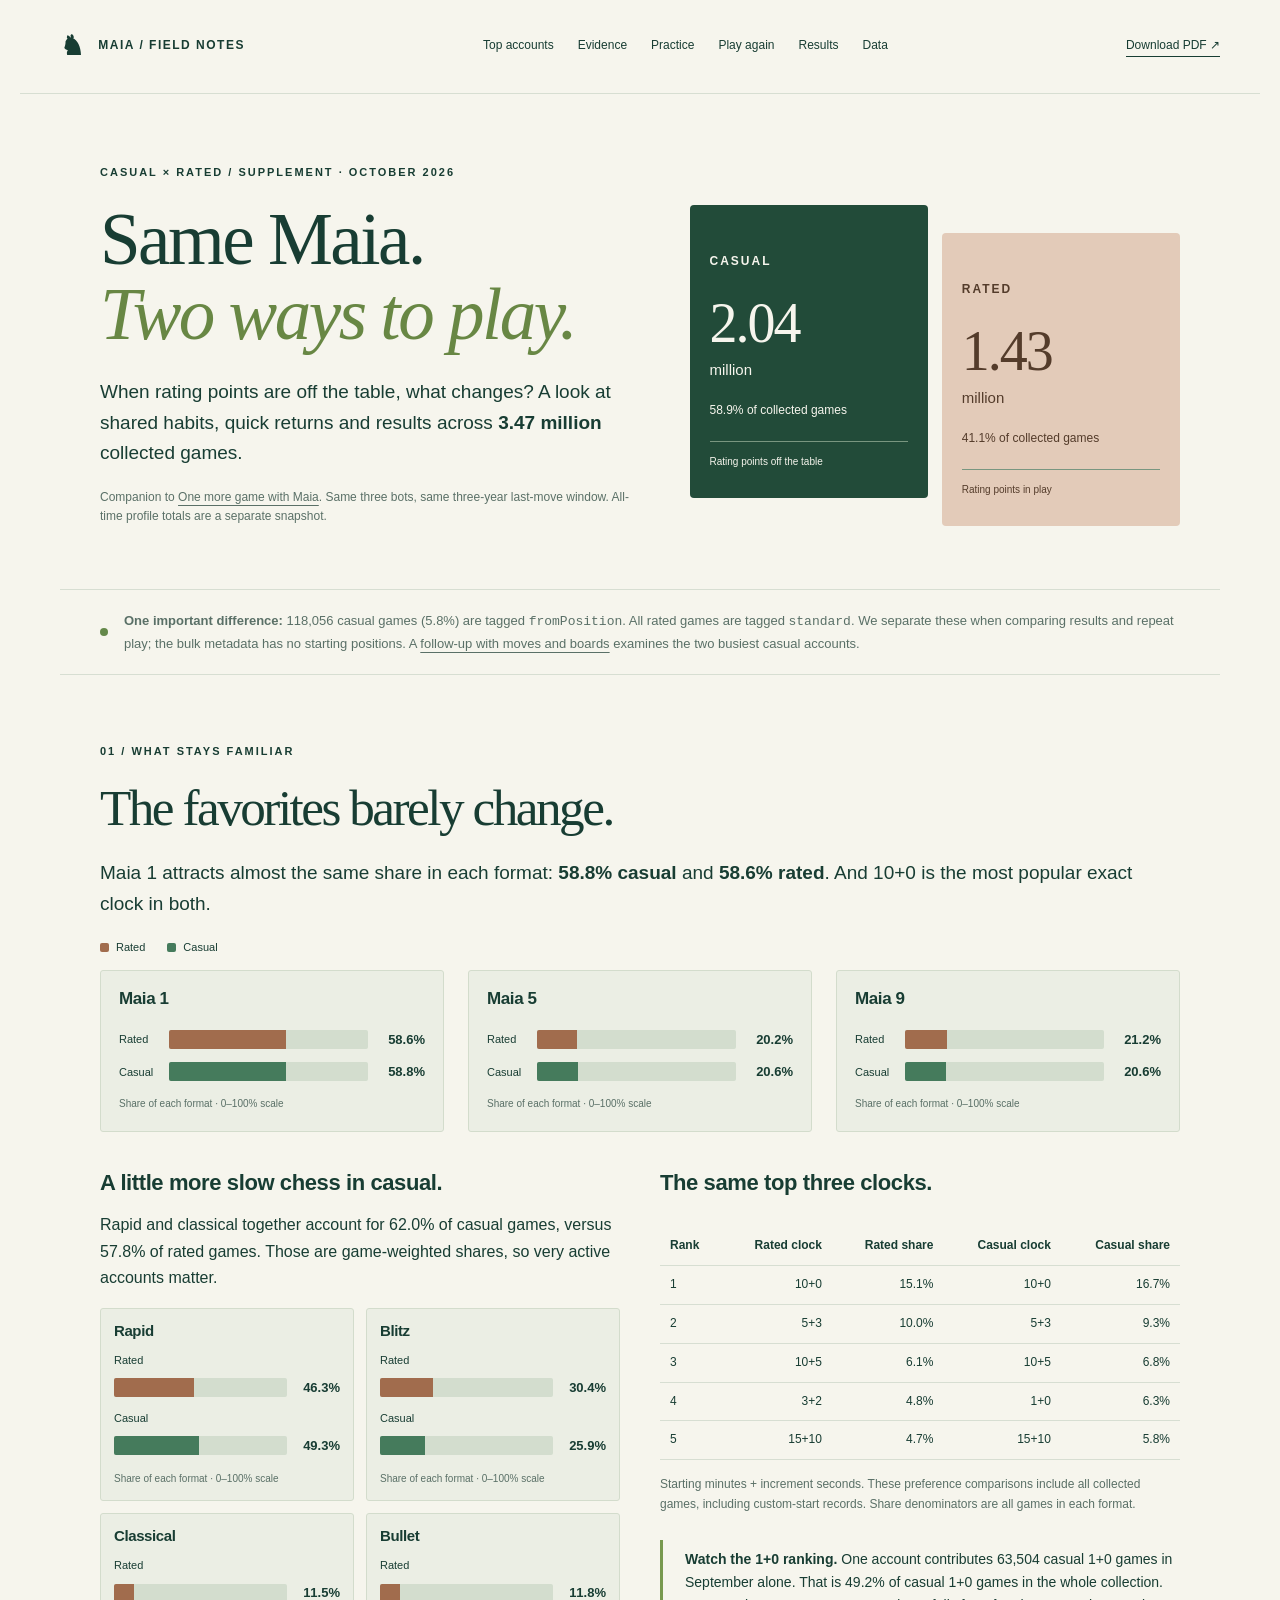
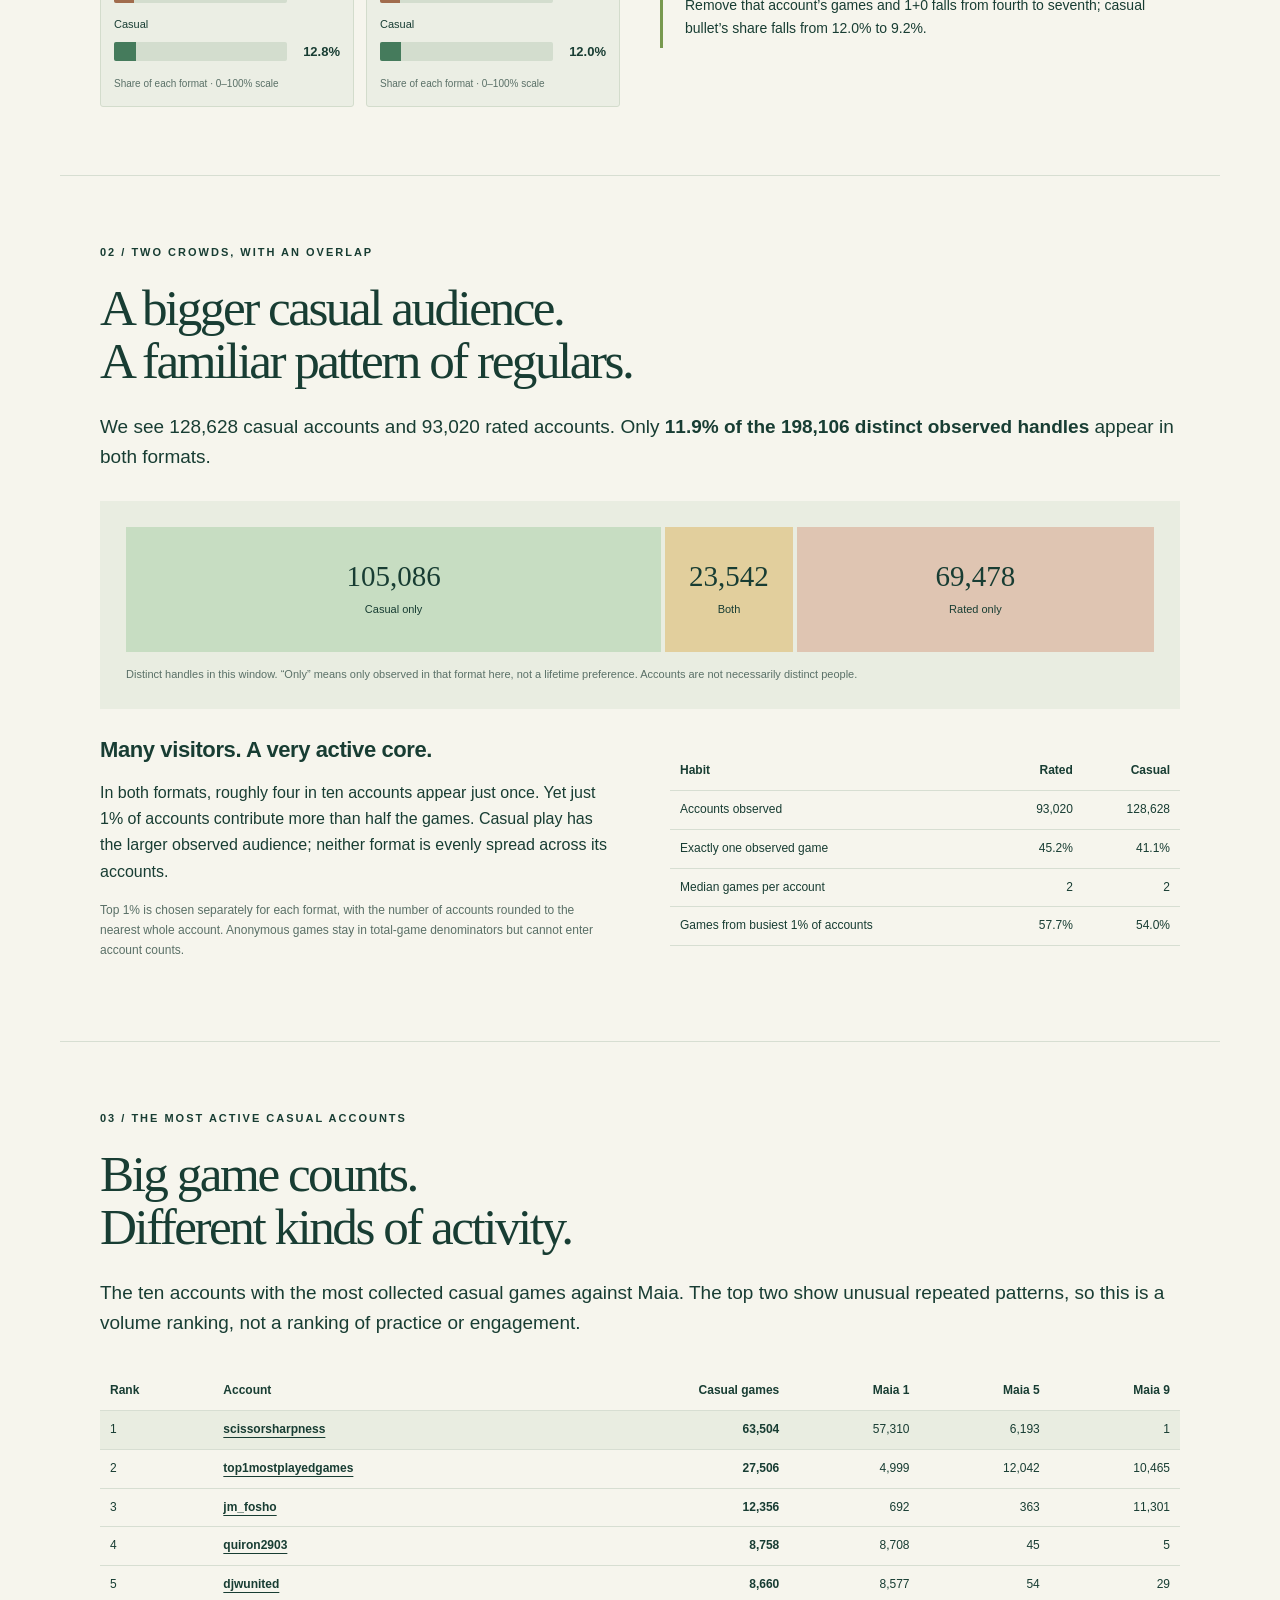
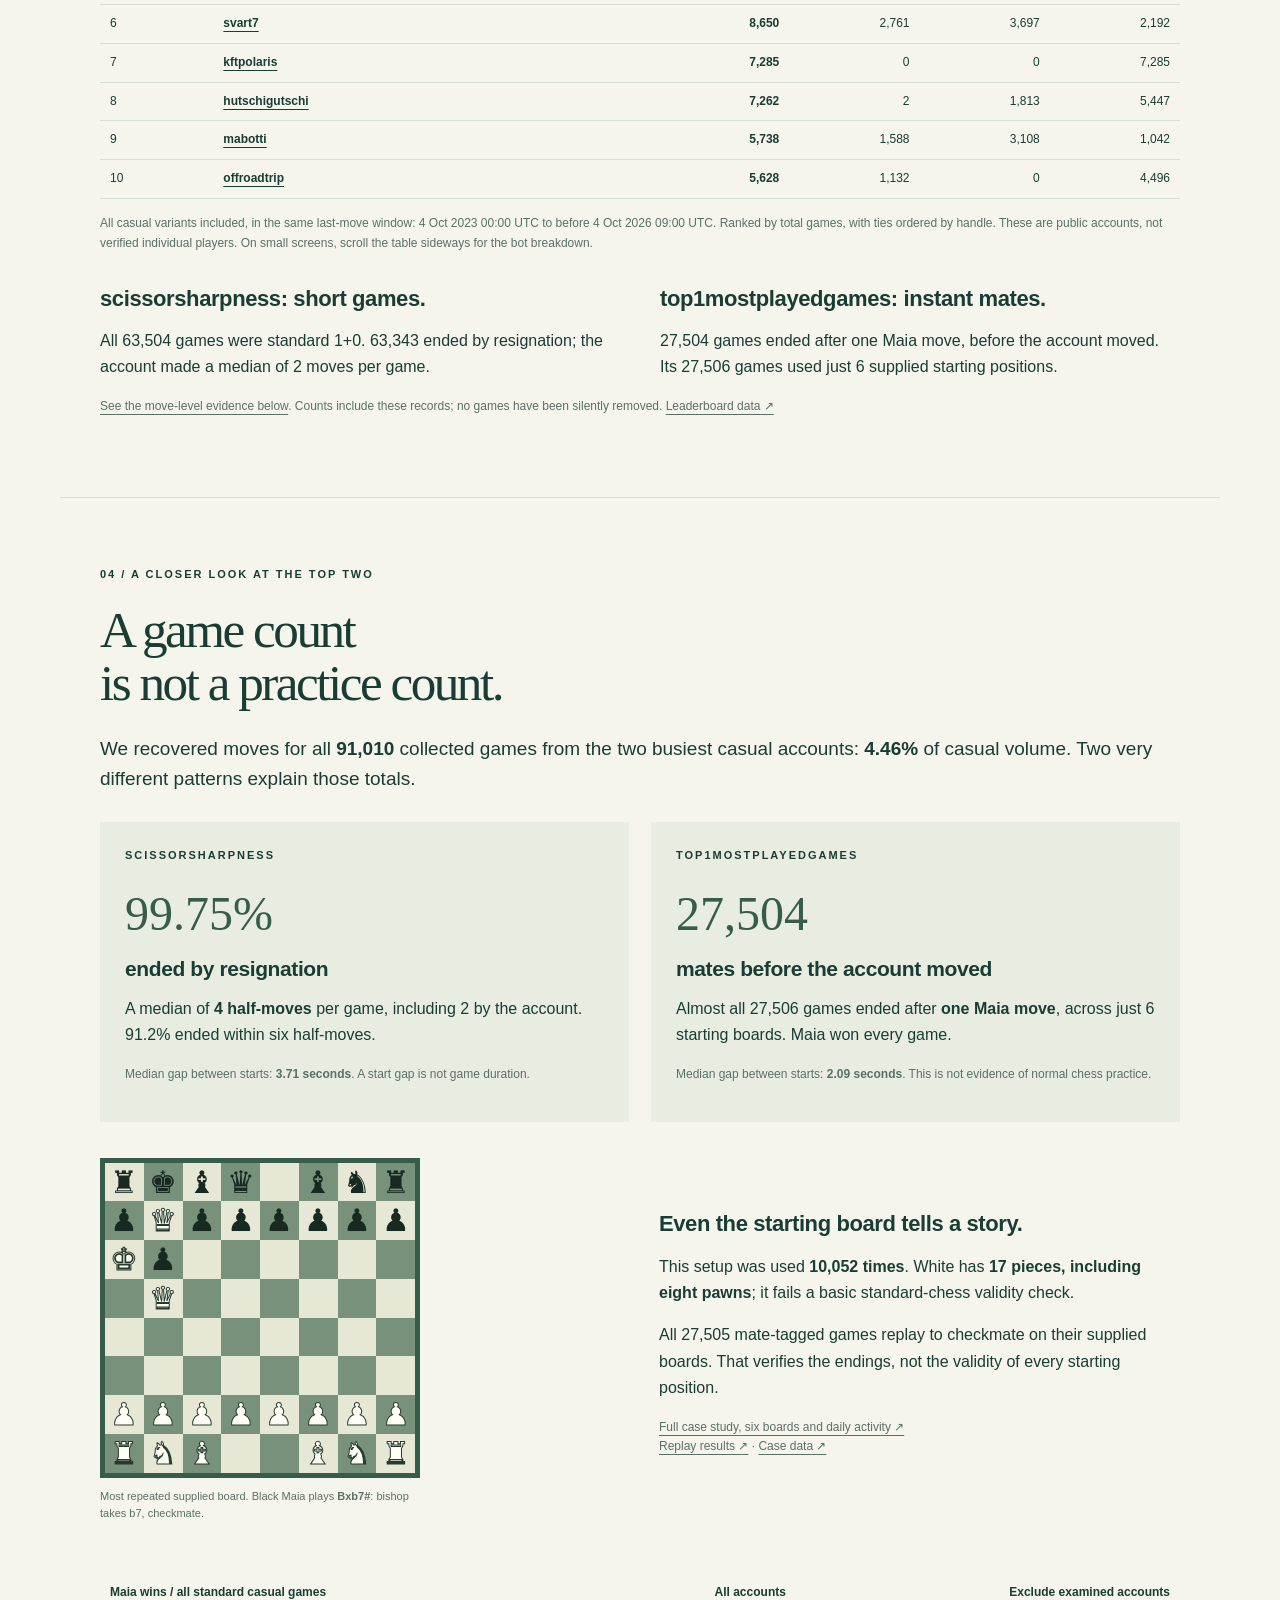
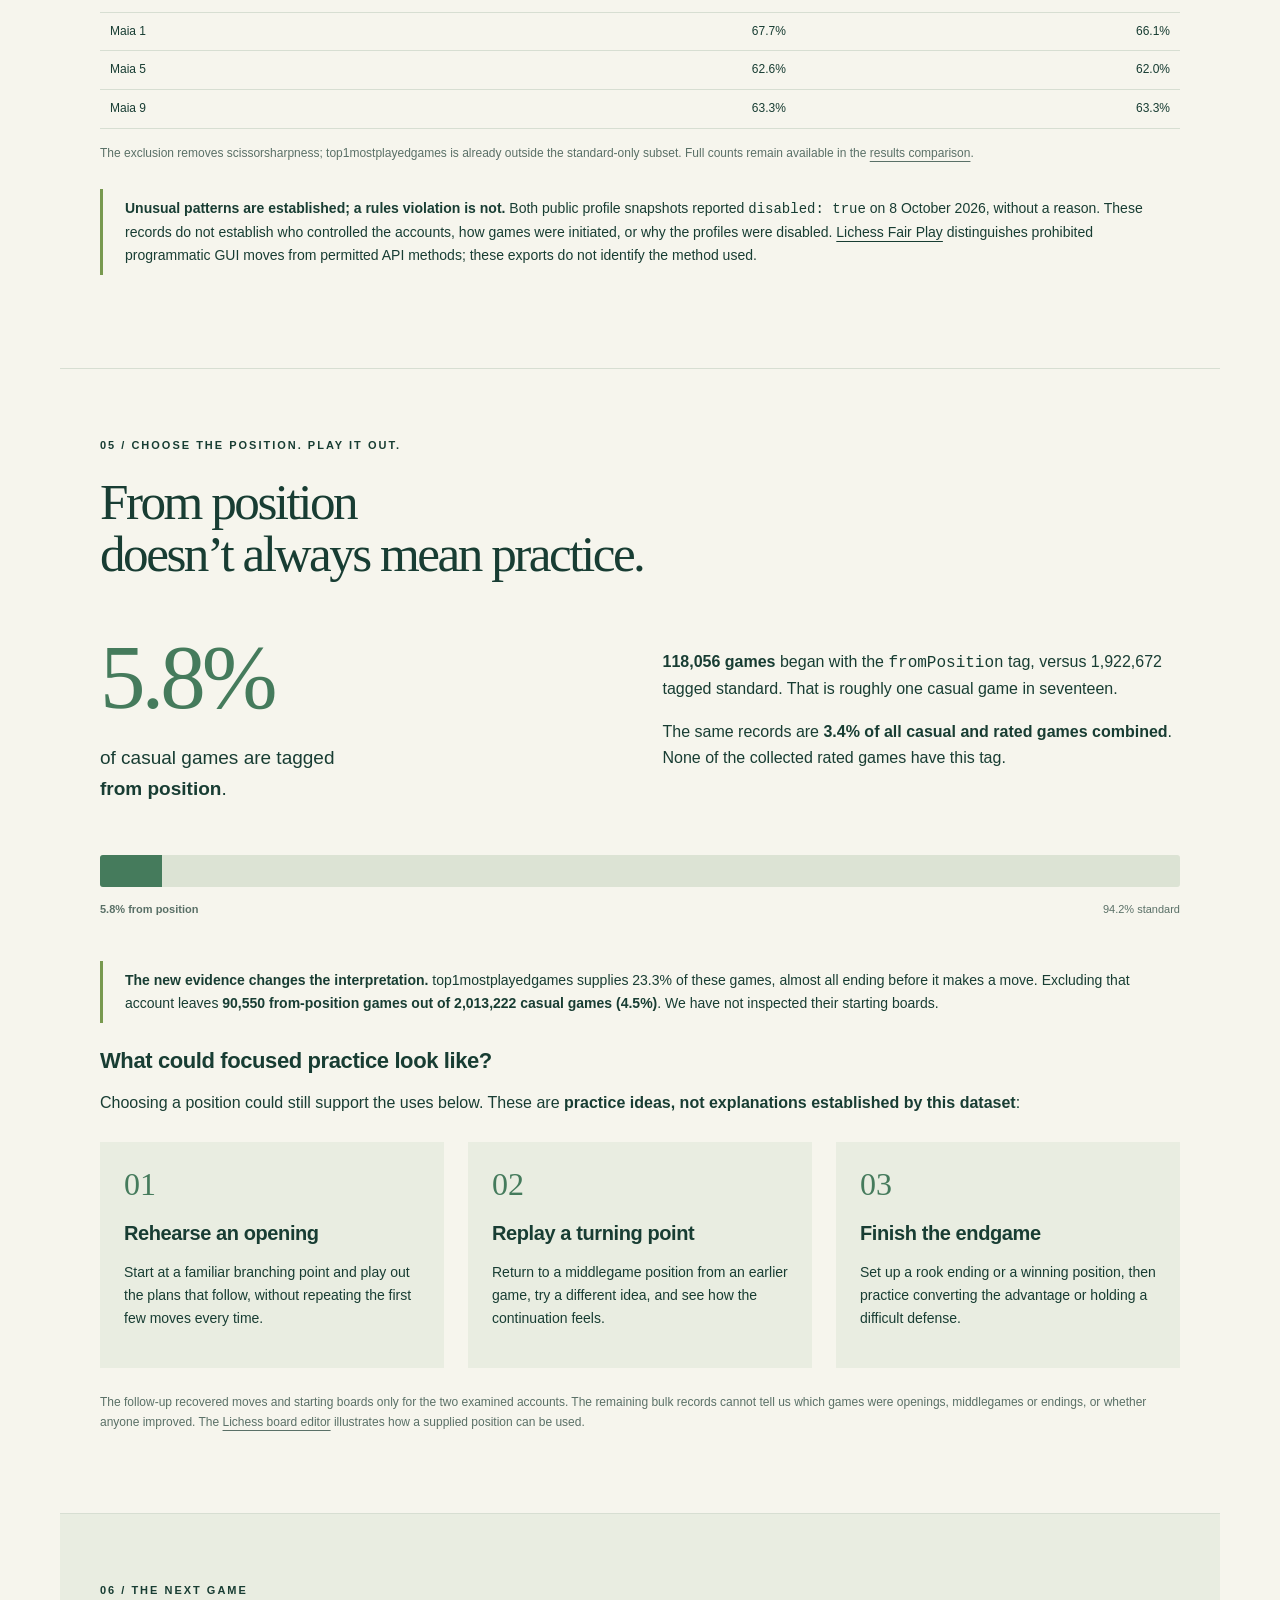
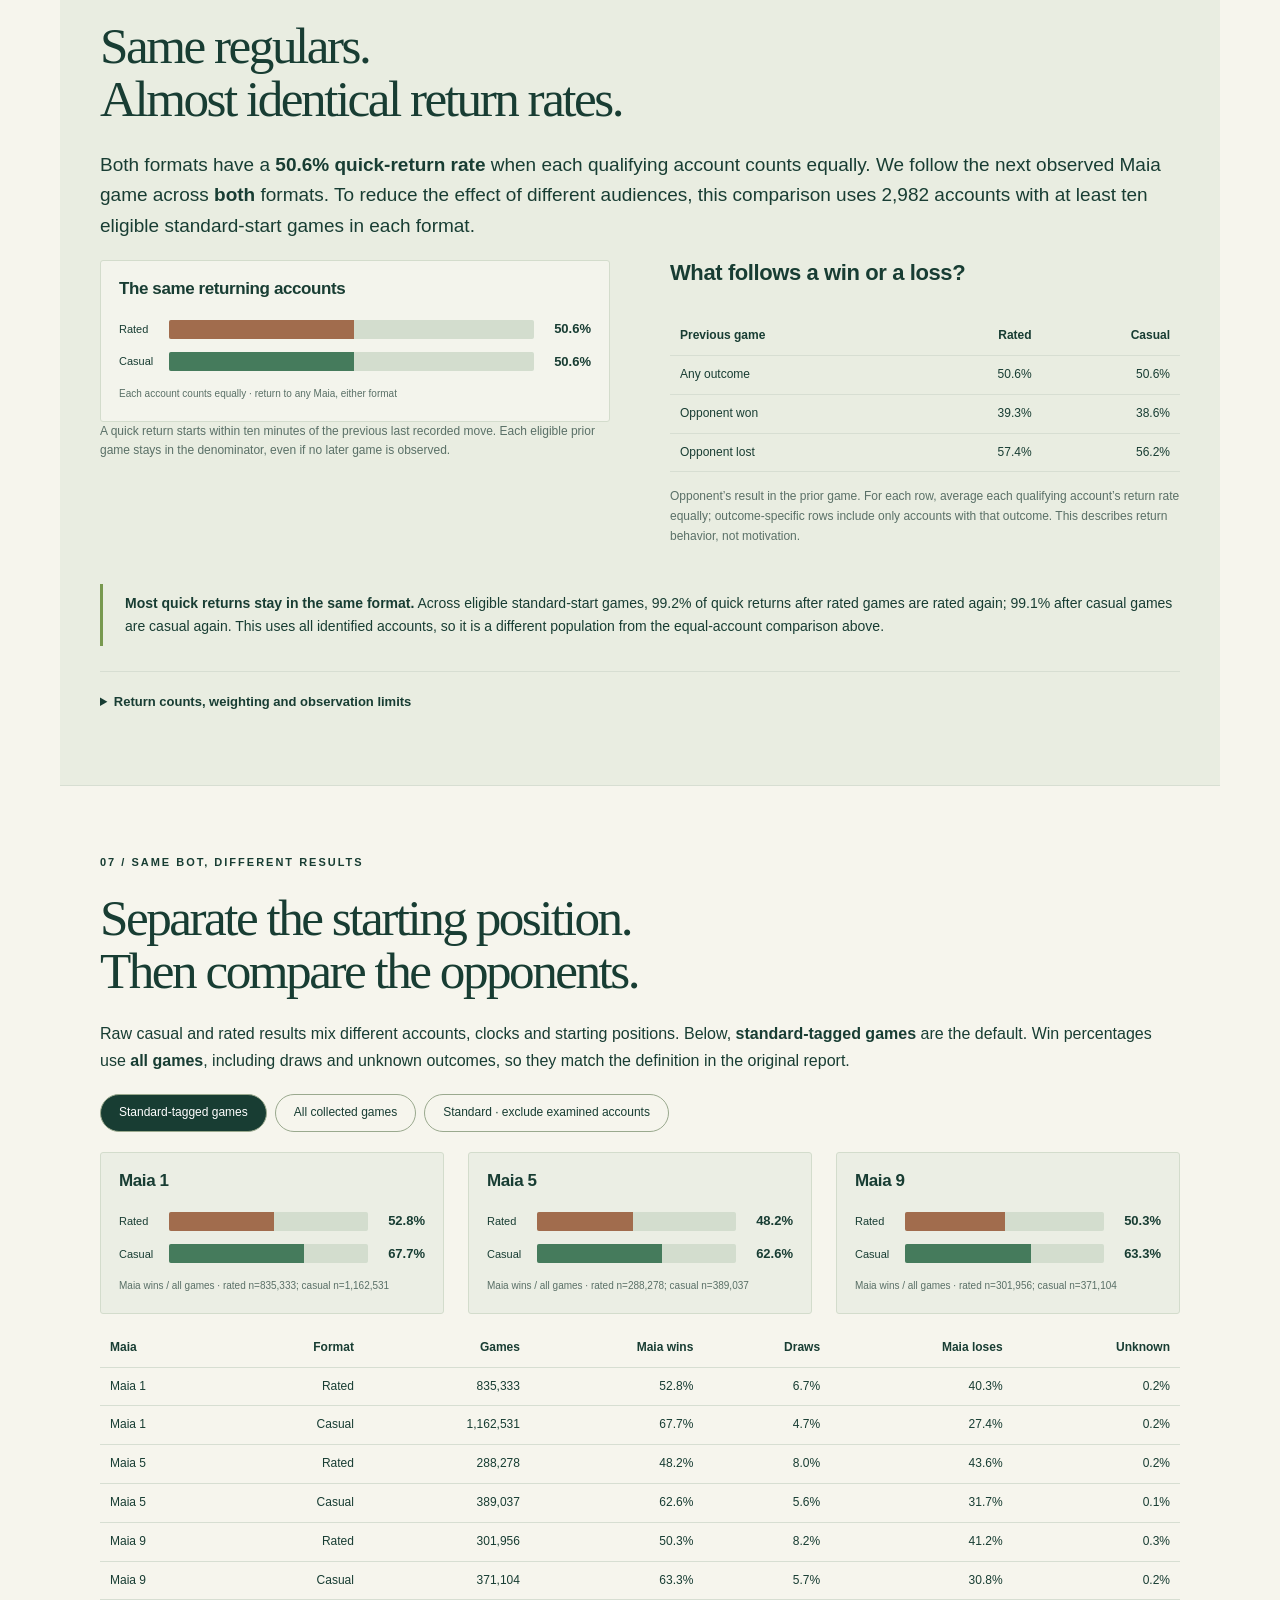
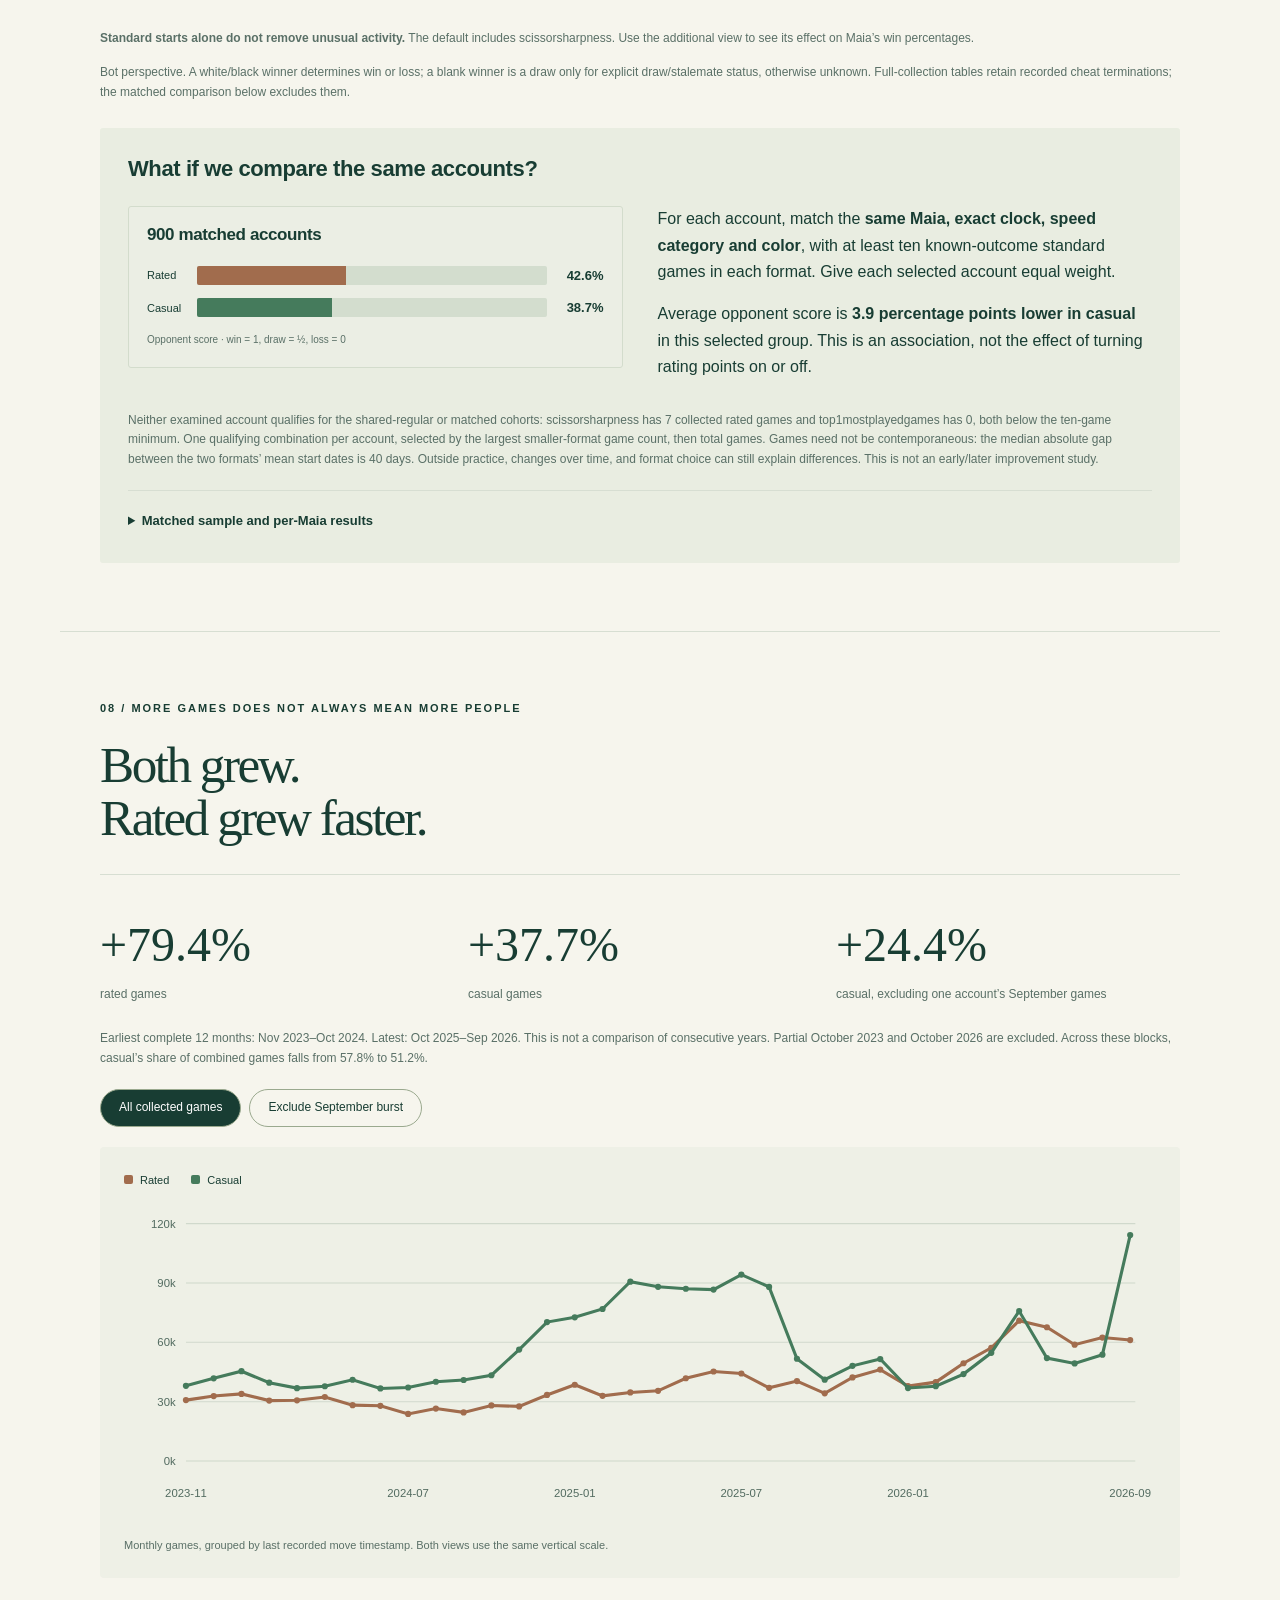
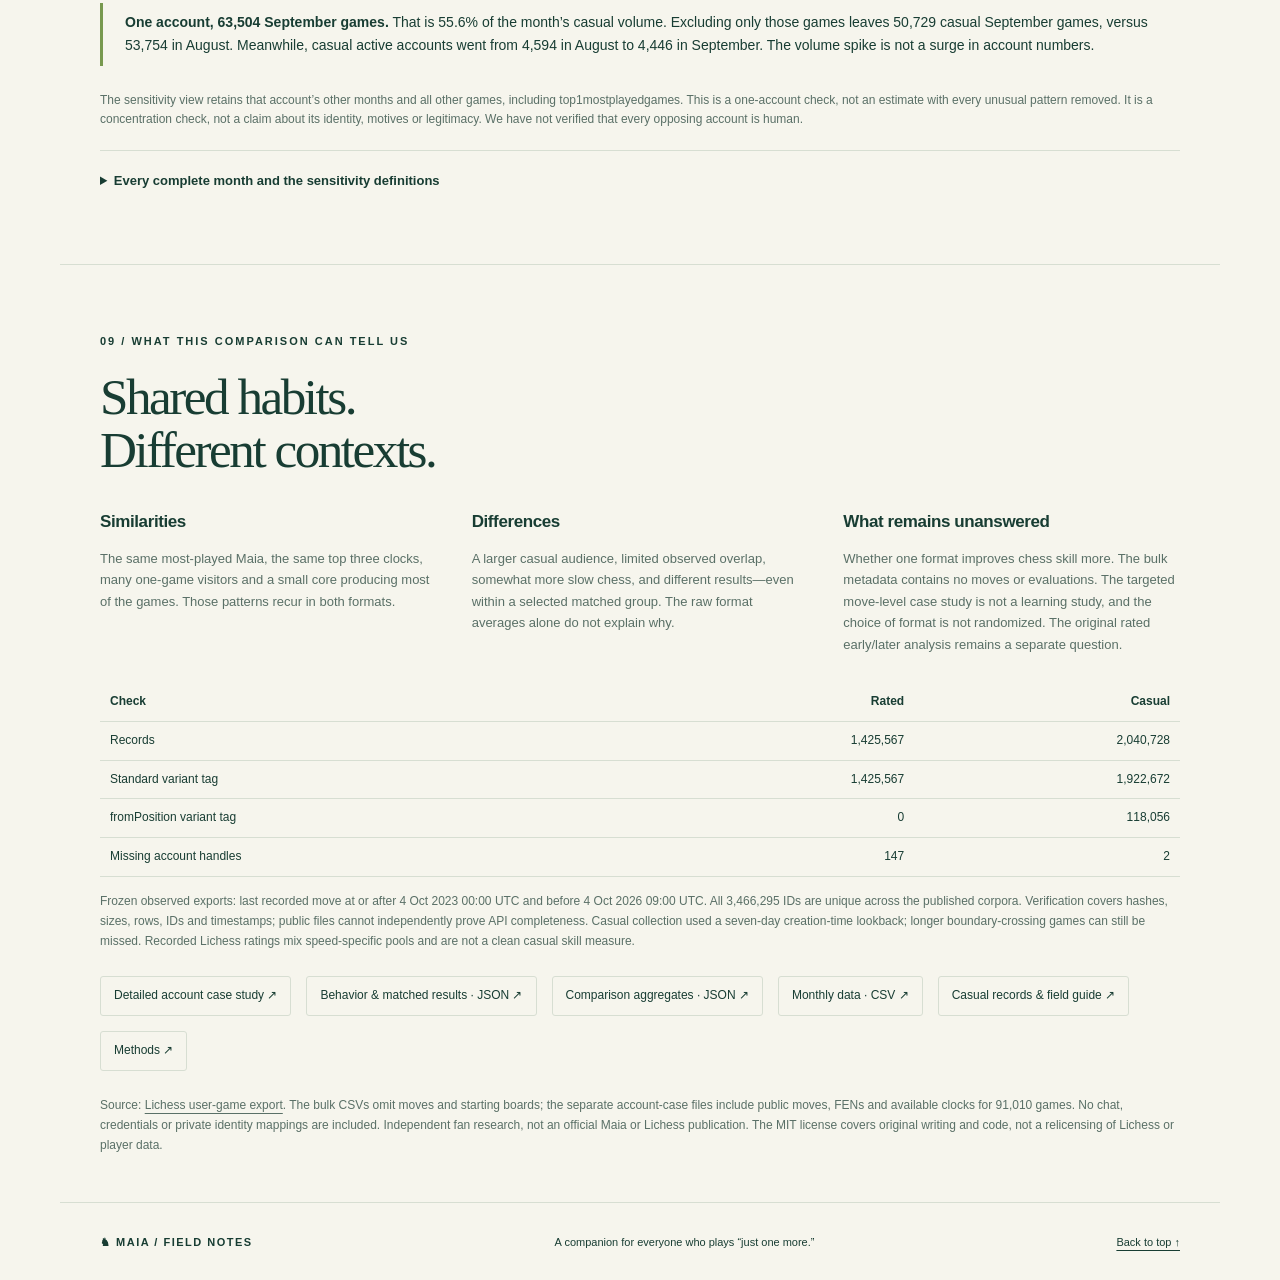
==== commit 19c7969a: "Integrate reviewed account patterns and correct starting-board validity claims" ====
--- a/casual-vs-rated.html
+++ b/casual-vs-rated.html
@@ -21,17 +21,26 @@
 @media print{#positions{padding-top:30px}#positions h2{font-size:40px}.position-facts{margin:25px 0;gap:30px}.position-facts p{font-size:12px}.position-facts .big-number{font-size:72px}.position-share{margin:25px 0 30px}.position-track{height:24px}.practice-cards{gap:14px;margin:22px 0}.practice-cards article{padding:18px 14px}.practice-cards h3{font-size:15px}.practice-cards p{font-size:10px}#positions .callout{font-size:11px}#positions .small{font-size:9px}}
 
 .leaderboard-section th:nth-child(2){text-align:left}
-</style></head><body><a class="skip" href="#report">Skip to supplement</a><header class="masthead"><a class="brand" href="index.html"><span aria-hidden="true">♞</span> MAIA / FIELD NOTES</a><nav aria-label="Supplement sections"><a href="#habits">Habits</a><a href="#regulars">Top accounts</a><a href="#positions">Practice</a><a href="#returns">Play again</a><a href="#outcomes">Results</a><a href="#methods">Data</a></nav><a class="download" href="20261008_v0_maia_casual_comparison.pdf">Download PDF ↗</a></header><main id="report">
+
+.case-cards{gap:22px;margin:28px 0}.case-cards article{background:#e9ede1;padding:25px}.case-cards strong{font:48px Georgia,serif;color:#365d49}.case-cards h3{font-size:21px;margin:15px 0}.case-cards .eyebrow{font-size:11px;overflow-wrap:anywhere}.board-story{margin:36px 0;gap:38px;align-items:center}.board-story figure{margin:0}.case-board{display:grid;grid-template-columns:repeat(8,1fr);aspect-ratio:1;max-width:320px;border:5px solid #365d49}.case-board span{display:flex;align-items:center;justify-content:center;aspect-ratio:1;font:31px/1 'Arial Unicode MS','Apple Symbols',serif}.case-board .light{background:#e7e7d6}.case-board .dark{background:#78917b}.case-board .black-piece{color:#172921}.case-board .white-piece{color:#fffdf4;-webkit-text-stroke:1px #243b2d}.board-story figcaption{max-width:320px;margin-top:10px}.case-section .callout{font-size:14px}
+@media(max-width:760px){.case-cards,.board-story{grid-template-columns:1fr}.case-board{width:100%;max-width:300px}.case-cards strong{font-size:42px}}
+@media print{#case-evidence{padding-top:20px}#case-evidence h2{font-size:35px}#case-evidence .body-large{font-size:12px}.case-cards{margin:20px 0;gap:16px}.case-cards article{padding:16px}.case-cards strong{font-size:36px}.case-cards h3{font-size:16px;margin:12px 0}.case-cards p{font-size:10px;margin-bottom:9px}.case-cards .eyebrow{font-size:8px}.case-cards .small{font-size:9px}.board-story{margin:23px 0;gap:28px;grid-template-columns:210px 1fr}.case-board{width:210px;border-width:3px}.case-board span{font-size:23px}.board-story p{font-size:10px}.board-story h3{font-size:17px}.board-story figcaption{font-size:8px}#case-evidence .callout{font-size:10px;margin-top:18px}#positions h2{font-size:37px}#positions .position-facts{margin:18px 0}#positions .position-share{margin:20px 0}#positions .practice-cards{margin:16px 0}#positions .practice-cards article{padding:13px}#positions .practice-cards h3{margin-top:10px}#positions .callout{font-size:10px;margin:15px 0}}
+@media(max-width:760px){.masthead nav{flex-wrap:wrap;gap:12px 20px}}
+
+@media print{.supp-hero{padding-bottom:18px}#habits{padding-bottom:10px}.scope-strip{padding:9px 0}.case-sensitivity table{font-size:9px;margin:12px 0 8px}.case-sensitivity th,.case-sensitivity td{padding:5px}.case-sensitivity .small{font-size:8px}.board-story{margin:18px 0}.case-section .case-cards{margin:18px 0}}
+@media print{#habits{padding-bottom:0}#habits .pattern-bottom{margin-top:12px}#habits .callout{margin-bottom:0}.supp-hero{padding-bottom:12px}}
+</style></head><body><a class="skip" href="#report">Skip to supplement</a><header class="masthead"><a class="brand" href="index.html"><span aria-hidden="true">♞</span> MAIA / FIELD NOTES</a><nav aria-label="Supplement sections"><a href="#regulars">Top accounts</a><a href="#case-evidence">Evidence</a><a href="#positions">Practice</a><a href="#returns">Play again</a><a href="#outcomes">Results</a><a href="#methods">Data</a></nav><a class="download" href="20261008_v0_maia_casual_comparison.pdf">Download PDF ↗</a></header><main id="report">
 <section class="supp-hero"><div><p class="eyebrow">Casual × rated / Supplement · October 2026</p><h1>Same Maia.<br><em>Two ways to play.</em></h1><p class="dek">When rating points are off the table, what changes? A look at shared habits, quick returns and results across <b>3.47 million</b> collected games.</p><p class="small">Companion to <a href="index.html">One more game with Maia</a>. Same three bots, same three-year last-move window. All-time profile totals are a separate snapshot.</p></div><div class="format-cards"><article><p class="eyebrow">Casual</p><strong>2.04<small>million</small></strong><p>58.9% of collected games</p><span>Rating points off the table</span></article><article><p class="eyebrow">Rated</p><strong>1.43<small>million</small></strong><p>41.1% of collected games</p><span>Rating points in play</span></article></div></section>
-<div class="scope-strip"><span class="live-dot"></span><p><b>One important difference:</b> 118,056 casual games (5.8%) are tagged <code>fromPosition</code>. All rated games are tagged <code>standard</code>. We separate these when comparing results and repeat play; exact starting positions were not saved.</p></div>
+<div class="scope-strip"><span class="live-dot"></span><p><b>One important difference:</b> 118,056 casual games (5.8%) are tagged <code>fromPosition</code>. All rated games are tagged <code>standard</code>. We separate these when comparing results and repeat play; the bulk metadata has no starting positions. A <a href="#case-evidence">follow-up with moves and boards</a> examines the two busiest casual accounts.</p></div>
 <section class="section" id="habits"><p class="eyebrow">01 / What stays familiar</p><h2>The favorites barely change.</h2><p class="body-large">Maia 1 attracts almost the same share in each format: <b>58.8% casual</b> and <b>58.6% rated</b>. And 10+0 is the most popular exact clock in both.</p><div class="legend"><span><i style="background:#a16c4d"></i>Rated</span><span><i style="background:#457b5c"></i>Casual</span></div><div class="three-col"><div class="pair"><h3>Maia 1</h3><div class="pair-row"><span>Rated</span><div class="pair-track"><i style="width:58.5965%;background:#a16c4d"></i></div><b>58.6%</b></div><div class="pair-row"><span>Casual</span><div class="pair-track"><i style="width:58.7736%;background:#457b5c"></i></div><b>58.8%</b></div><p class="small">Share of each format · 0–100% scale</p></div><div class="pair"><h3>Maia 5</h3><div class="pair-row"><span>Rated</span><div class="pair-track"><i style="width:20.2220%;background:#a16c4d"></i></div><b>20.2%</b></div><div class="pair-row"><span>Casual</span><div class="pair-track"><i style="width:20.6048%;background:#457b5c"></i></div><b>20.6%</b></div><p class="small">Share of each format · 0–100% scale</p></div><div class="pair"><h3>Maia 9</h3><div class="pair-row"><span>Rated</span><div class="pair-track"><i style="width:21.1815%;background:#a16c4d"></i></div><b>21.2%</b></div><div class="pair-row"><span>Casual</span><div class="pair-track"><i style="width:20.6217%;background:#457b5c"></i></div><b>20.6%</b></div><p class="small">Share of each format · 0–100% scale</p></div></div><div class="two-col pattern-bottom"><div><h3>A little more slow chess in casual.</h3><p>Rapid and classical together account for 62.0% of casual games, versus 57.8% of rated games. Those are game-weighted shares, so very active accounts matter.</p><div class="speed-grid"><div class="pair"><h3>Rapid</h3><div class="pair-row"><span>Rated</span><div class="pair-track"><i style="width:46.2766%;background:#a16c4d"></i></div><b>46.3%</b></div><div class="pair-row"><span>Casual</span><div class="pair-track"><i style="width:49.2535%;background:#457b5c"></i></div><b>49.3%</b></div><p class="small">Share of each format · 0–100% scale</p></div><div class="pair"><h3>Blitz</h3><div class="pair-row"><span>Rated</span><div class="pair-track"><i style="width:30.4194%;background:#a16c4d"></i></div><b>30.4%</b></div><div class="pair-row"><span>Casual</span><div class="pair-track"><i style="width:25.9276%;background:#457b5c"></i></div><b>25.9%</b></div><p class="small">Share of each format · 0–100% scale</p></div><div class="pair"><h3>Classical</h3><div class="pair-row"><span>Rated</span><div class="pair-track"><i style="width:11.5245%;background:#a16c4d"></i></div><b>11.5%</b></div><div class="pair-row"><span>Casual</span><div class="pair-track"><i style="width:12.7743%;background:#457b5c"></i></div><b>12.8%</b></div><p class="small">Share of each format · 0–100% scale</p></div><div class="pair"><h3>Bullet</h3><div class="pair-row"><span>Rated</span><div class="pair-track"><i style="width:11.7795%;background:#a16c4d"></i></div><b>11.8%</b></div><div class="pair-row"><span>Casual</span><div class="pair-track"><i style="width:12.0447%;background:#457b5c"></i></div><b>12.0%</b></div><p class="small">Share of each format · 0–100% scale</p></div></div></div><div><h3>The same top three clocks.</h3><div class="table-scroll"><table><thead><tr><th scope="col">Rank</th><th scope="col">Rated clock</th><th scope="col">Rated share</th><th scope="col">Casual clock</th><th scope="col">Casual share</th></tr></thead><tbody><tr><td>1</td><td>10+0</td><td>15.1%</td><td>10+0</td><td>16.7%</td></tr><tr><td>2</td><td>5+3</td><td>10.0%</td><td>5+3</td><td>9.3%</td></tr><tr><td>3</td><td>10+5</td><td>6.1%</td><td>10+5</td><td>6.8%</td></tr><tr><td>4</td><td>3+2</td><td>4.8%</td><td>1+0</td><td>6.3%</td></tr><tr><td>5</td><td>15+10</td><td>4.7%</td><td>15+10</td><td>5.8%</td></tr></tbody></table></div><p class="small">Starting minutes + increment seconds. These preference comparisons include all collected games, including custom-start records. Share denominators are all games in each format.</p><div class="callout"><b>Watch the 1+0 ranking.</b> One account contributes 63,504 casual 1+0 games in September alone. That is 49.2% of casual 1+0 games in the whole collection. Remove that account’s games and 1+0 falls from fourth to seventh; casual bullet’s share falls from 12.0% to 9.2%.</div></div></div></section>
 <section class="section" id="accounts"><p class="eyebrow">02 / Two crowds, with an overlap</p><h2>A bigger casual audience.<br>A familiar pattern of regulars.</h2><p class="body-large">We see 128,628 casual accounts and 93,020 rated accounts. Only <b>11.9% of the 198,106 distinct observed handles</b> appear in both formats.</p><figure class="overlap"><div><div style="flex:105086;background:#c7ddc2"><b>105,086</b><span>Casual only</span></div><div style="flex:23542;background:#e2cf9d"><b>23,542</b><span>Both</span></div><div style="flex:69478;background:#dfc5b2"><b>69,478</b><span>Rated only</span></div></div><figcaption>Distinct handles in this window. “Only” means only observed in that format here, not a lifetime preference. Accounts are not necessarily distinct people.</figcaption></figure><div class="two-col"><div><h3>Many visitors. A very active core.</h3><p>In both formats, roughly four in ten accounts appear just once. Yet just 1% of accounts contribute more than half the games. Casual play has the larger observed audience; neither format is evenly spread across its accounts.</p><p class="small">Top 1% is chosen separately for each format, with the number of accounts rounded to the nearest whole account. Anonymous games stay in total-game denominators but cannot enter account counts.</p></div><div><div class="table-scroll"><table><thead><tr><th scope="col">Habit</th><th scope="col">Rated</th><th scope="col">Casual</th></tr></thead><tbody><tr><td>Accounts observed</td><td>93,020</td><td>128,628</td></tr><tr><td>Exactly one observed game</td><td>45.2%</td><td>41.1%</td></tr><tr><td>Median games per account</td><td>2</td><td>2</td></tr><tr><td>Games from busiest 1% of accounts</td><td>57.7%</td><td>54.0%</td></tr></tbody></table></div></div></div></section>
-<section class="section leaderboard-section" id="regulars"><p class="eyebrow">03 / The most active casual accounts</p><h2>Some keep coming back.<br>A lot.</h2><p class="body-large">The ten accounts with the most collected casual games against Maia, with their games split across the three bots.</p><div class="table-scroll" role="region" aria-label="Casual account leaderboard" tabindex="0"><table><thead><tr><th scope="col">Rank</th><th scope="col">Account</th><th scope="col">Casual games</th><th scope="col">Maia 1</th><th scope="col">Maia 5</th><th scope="col">Maia 9</th></tr></thead><tbody><tr><td>1</td><th scope="row"><a href="https://lichess.org/@/scissorsharpness">scissorsharpness</a></th><td><b>63,504</b></td><td>57,310</td><td>6,193</td><td>1</td></tr><tr><td>2</td><th scope="row"><a href="https://lichess.org/@/top1mostplayedgames">top1mostplayedgames</a></th><td><b>27,506</b></td><td>4,999</td><td>12,042</td><td>10,465</td></tr><tr><td>3</td><th scope="row"><a href="https://lichess.org/@/jm_fosho">jm_fosho</a></th><td><b>12,356</b></td><td>692</td><td>363</td><td>11,301</td></tr><tr><td>4</td><th scope="row"><a href="https://lichess.org/@/quiron2903">quiron2903</a></th><td><b>8,758</b></td><td>8,708</td><td>45</td><td>5</td></tr><tr><td>5</td><th scope="row"><a href="https://lichess.org/@/djwunited">djwunited</a></th><td><b>8,660</b></td><td>8,577</td><td>54</td><td>29</td></tr><tr><td>6</td><th scope="row"><a href="https://lichess.org/@/svart7">svart7</a></th><td><b>8,650</b></td><td>2,761</td><td>3,697</td><td>2,192</td></tr><tr><td>7</td><th scope="row"><a href="https://lichess.org/@/kftpolaris">kftpolaris</a></th><td><b>7,285</b></td><td>0</td><td>0</td><td>7,285</td></tr><tr><td>8</td><th scope="row"><a href="https://lichess.org/@/hutschigutschi">hutschigutschi</a></th><td><b>7,262</b></td><td>2</td><td>1,813</td><td>5,447</td></tr><tr><td>9</td><th scope="row"><a href="https://lichess.org/@/mabotti">mabotti</a></th><td><b>5,738</b></td><td>1,588</td><td>3,108</td><td>1,042</td></tr><tr><td>10</td><th scope="row"><a href="https://lichess.org/@/offroadtrip">offroadtrip</a></th><td><b>5,628</b></td><td>1,132</td><td>0</td><td>4,496</td></tr></tbody></table></div><p class="small">All casual variants included, in the same last-move window: 4 Oct 2023 00:00 UTC to before 4 Oct 2026 09:00 UTC. Ranked by total games, with ties ordered by handle. These are public accounts, not verified individual players. On small screens, scroll the table sideways for the bot breakdown.</p><div class="two-col leader-notes"><div><h3>One extraordinary month.</h3><p>All <b>63,504</b> collected games from <b>scissorsharpness</b> fall in September 2026, all at <b>1+0</b>. That concentration is why we show the growth and clock comparisons with this account’s games excluded as a sensitivity check.</p></div><div><h3>A different way to start.</h3><p>All <b>27,506</b> collected games from <b>top1mostplayedgames</b> are tagged <code>fromPosition</code>: games launched from a supplied position. They count here, but the exact positions were not collected.</p></div></div><p class="small">Activity alone does not tell us who operates an account, why they play, or whether their chess improved. <a href="data/comparison_behaviour.json">Download the reproducible leaderboard data ↗</a></p></section>
-<section class="section positions-section" id="positions"><p class="eyebrow">04 / Choose the position. Play it out.</p><h2>A possible practice room<br>inside casual chess.</h2><div class="two-col position-facts"><div><div class="big-number">5.8%</div><p class="body-large">of casual games are tagged<br><b>from position</b>.</p></div><div><p><b>118,056 games</b> began with the <code>fromPosition</code> tag, versus 1,922,672 tagged standard. That is roughly one casual game in seventeen.</p><p>The same records are <b>3.4% of all casual and rated games combined</b>. None of the collected rated games have this tag.</p></div></div><figure class="position-share"><div class="position-track" role="img" aria-label="Casual games: 5.8 percent from position, 94.2 percent standard"><i style="width:5.7850%"></i></div><figcaption><b>5.8% from position</b><span>94.2% standard</span></figcaption></figure><h3>What might people be practicing?</h3><p>Our interpretation: choosing a starting position makes Maia a plausible partner for focused practice. These are possible uses, <b>not measured categories</b>:</p><div class="three-col practice-cards"><article><span aria-hidden="true">01</span><h3>Rehearse an opening</h3><p>Start at a familiar branching point and play out the plans that follow, without repeating the first few moves every time.</p></article><article><span aria-hidden="true">02</span><h3>Replay a turning point</h3><p>Return to a middlegame position from an earlier game, try a different idea, and see how the continuation feels.</p></article><article><span aria-hidden="true">03</span><h3>Finish the endgame</h3><p>Set up a rook ending or a winning position, then practice converting the advantage or holding a difficult defense.</p></article></div><div class="callout"><b>A practice possibility, not proof of practice.</b> The tag tells us how the game was set up; it does not tell us the position, the goal, or whether an account improved. Some games could be experiments, unusual setups or automated activity. One account, top1mostplayedgames, contributes 23.3% of all from-position games, so the volume does not imply equally widespread use.</div><p class="small">Exact starting positions and moves were not saved. We cannot separate openings, middlegames and endings, identify repeated positions, or establish a training benefit. For an illustration of choosing a position, see the <a href="https://lichess.org/editor">Lichess board editor</a> and its “Continue from here” options.</p></section>
-<section class="section returns-section" id="returns"><p class="eyebrow">05 / The next game</p><h2>Same regulars.<br>Almost identical return rates.</h2><p class="body-large">Both formats have a <b>50.6% quick-return rate</b> when each qualifying account counts equally. We follow the next observed Maia game across <b>both</b> formats. To reduce the effect of different audiences, this comparison uses 2,982 accounts with at least ten eligible standard-start games in each format.</p><div class="two-col"><div><div class="pair"><h3>The same returning accounts</h3><div class="pair-row"><span>Rated</span><div class="pair-track"><i style="width:50.6297%;background:#a16c4d"></i></div><b>50.6%</b></div><div class="pair-row"><span>Casual</span><div class="pair-track"><i style="width:50.6120%;background:#457b5c"></i></div><b>50.6%</b></div><p class="small">Each account counts equally · return to any Maia, either format</p></div><p class="small">A quick return starts within ten minutes of the previous last recorded move. Each eligible prior game stays in the denominator, even if no later game is observed.</p></div><div><h3>What follows a win or a loss?</h3><div class="table-scroll"><table><thead><tr><th scope="col">Previous game</th><th scope="col">Rated</th><th scope="col">Casual</th></tr></thead><tbody><tr><td>Any outcome</td><td>50.6%</td><td>50.6%</td></tr><tr><td>Opponent won</td><td>39.3%</td><td>38.6%</td></tr><tr><td>Opponent lost</td><td>57.4%</td><td>56.2%</td></tr></tbody></table></div><p class="small">Opponent’s result in the prior game. For each row, average each qualifying account’s return rate equally; outcome-specific rows include only accounts with that outcome. This describes return behavior, not motivation.</p></div></div><div class="callout"><b>Most quick returns stay in the same format.</b> Across eligible standard-start games, 99.2% of quick returns after rated games are rated again; 99.1% after casual games are casual again. This uses all identified accounts, so it is a different population from the equal-account comparison above.</div><details><summary>Return counts, weighting and observation limits</summary><div class="table-scroll"><table><thead><tr><th scope="col">Prior format</th><th scope="col">Eligible games</th><th scope="col">Quick returns</th><th scope="col">Same format</th><th scope="col">Other format</th></tr></thead><tbody><tr><td>Rated</td><td>1,425,404</td><td>693,337</td><td>687,847</td><td>5,490</td></tr><tr><td>Casual</td><td>1,922,655</td><td>1,030,667</td><td>1,021,656</td><td>9,011</td></tr></tbody></table></div><p>Only a standard-tagged prior game followed immediately in the observed sequence by a standard-tagged game can count as a standard quick return. Intervening <code>fromPosition</code> games are never skipped. The next game may involve any of the three Maia bots.</p><p>Prior games need an identified account, nonnegative recorded duration and at least ten minutes remaining before the export ends. Last-move time can precede resignation or flagging. We cannot see games against other opponents, private activity, or games outside this window. This is not a formal rematch count.</p><p>In this same selected cohort, game-weighted rates are rated 50.7% and casual 53.9%. Frequent accounts have more influence in those rates.</p></details></section>
-<section class="section outcomes-section" id="outcomes"><p class="eyebrow">06 / Same bot, different results</p><h2>Separate the starting position.<br>Then compare the opponents.</h2><p>Raw casual and rated results mix different accounts, clocks and starting positions. Below, <b>standard-tagged games</b> are the default. Win percentages use <b>all games</b>, including draws and unknown outcomes, so they match the definition in the original report.</p><div class="filter" role="group" aria-label="Outcome scope" data-filter-group="outcomes"><button type="button" data-panel="standard-outcomes" aria-controls="standard-outcomes" aria-pressed="true">Standard-tagged games</button><button type="button" data-panel="all-outcomes" aria-controls="all-outcomes" aria-pressed="false">All collected games</button></div><div id="standard-outcomes" data-group="outcomes"><div class="outcome-cards"><div class="pair"><h3>Maia 1</h3><div class="pair-row"><span>Rated</span><div class="pair-track"><i style="width:52.7720%;background:#a16c4d"></i></div><b>52.8%</b></div><div class="pair-row"><span>Casual</span><div class="pair-track"><i style="width:67.7308%;background:#457b5c"></i></div><b>67.7%</b></div><p class="small">Maia wins / all games · rated n=835,333; casual n=1,162,531</p></div><div class="pair"><h3>Maia 5</h3><div class="pair-row"><span>Rated</span><div class="pair-track"><i style="width:48.2416%;background:#a16c4d"></i></div><b>48.2%</b></div><div class="pair-row"><span>Casual</span><div class="pair-track"><i style="width:62.5830%;background:#457b5c"></i></div><b>62.6%</b></div><p class="small">Maia wins / all games · rated n=288,278; casual n=389,037</p></div><div class="pair"><h3>Maia 9</h3><div class="pair-row"><span>Rated</span><div class="pair-track"><i style="width:50.2669%;background:#a16c4d"></i></div><b>50.3%</b></div><div class="pair-row"><span>Casual</span><div class="pair-track"><i style="width:63.2739%;background:#457b5c"></i></div><b>63.3%</b></div><p class="small">Maia wins / all games · rated n=301,956; casual n=371,104</p></div></div><div class="table-scroll"><table><thead><tr><th scope="col">Maia</th><th scope="col">Format</th><th scope="col">Games</th><th scope="col">Maia wins</th><th scope="col">Draws</th><th scope="col">Maia loses</th><th scope="col">Unknown</th></tr></thead><tbody><tr><td>Maia 1</td><td>Rated</td><td>835,333</td><td>52.8%</td><td>6.7%</td><td>40.3%</td><td>0.2%</td></tr><tr><td>Maia 1</td><td>Casual</td><td>1,162,531</td><td>67.7%</td><td>4.7%</td><td>27.4%</td><td>0.2%</td></tr><tr><td>Maia 5</td><td>Rated</td><td>288,278</td><td>48.2%</td><td>8.0%</td><td>43.6%</td><td>0.2%</td></tr><tr><td>Maia 5</td><td>Casual</td><td>389,037</td><td>62.6%</td><td>5.6%</td><td>31.7%</td><td>0.1%</td></tr><tr><td>Maia 9</td><td>Rated</td><td>301,956</td><td>50.3%</td><td>8.2%</td><td>41.2%</td><td>0.3%</td></tr><tr><td>Maia 9</td><td>Casual</td><td>371,104</td><td>63.3%</td><td>5.7%</td><td>30.8%</td><td>0.2%</td></tr></tbody></table></div></div><div id="all-outcomes" data-group="outcomes" hidden><div class="outcome-cards"><div class="pair"><h3>Maia 1</h3><div class="pair-row"><span>Rated</span><div class="pair-track"><i style="width:52.7720%;background:#a16c4d"></i></div><b>52.8%</b></div><div class="pair-row"><span>Casual</span><div class="pair-track"><i style="width:67.0449%;background:#457b5c"></i></div><b>67.0%</b></div><p class="small">Maia wins / all games · rated n=835,333; casual n=1,199,409</p></div><div class="pair"><h3>Maia 5</h3><div class="pair-row"><span>Rated</span><div class="pair-track"><i style="width:48.2416%;background:#a16c4d"></i></div><b>48.2%</b></div><div class="pair-row"><span>Casual</span><div class="pair-track"><i style="width:62.8721%;background:#457b5c"></i></div><b>62.9%</b></div><p class="small">Maia wins / all games · rated n=288,278; casual n=420,487</p></div><div class="pair"><h3>Maia 9</h3><div class="pair-row"><span>Rated</span><div class="pair-track"><i style="width:50.2669%;background:#a16c4d"></i></div><b>50.3%</b></div><div class="pair-row"><span>Casual</span><div class="pair-track"><i style="width:62.3886%;background:#457b5c"></i></div><b>62.4%</b></div><p class="small">Maia wins / all games · rated n=301,956; casual n=420,832</p></div></div><div class="table-scroll"><table><thead><tr><th scope="col">Maia</th><th scope="col">Format</th><th scope="col">Games</th><th scope="col">Maia wins</th><th scope="col">Draws</th><th scope="col">Maia loses</th><th scope="col">Unknown</th></tr></thead><tbody><tr><td>Maia 1</td><td>Rated</td><td>835,333</td><td>52.8%</td><td>6.7%</td><td>40.3%</td><td>0.2%</td></tr><tr><td>Maia 1</td><td>Casual</td><td>1,199,409</td><td>67.0%</td><td>4.8%</td><td>28.0%</td><td>0.2%</td></tr><tr><td>Maia 5</td><td>Rated</td><td>288,278</td><td>48.2%</td><td>8.0%</td><td>43.6%</td><td>0.2%</td></tr><tr><td>Maia 5</td><td>Casual</td><td>420,487</td><td>62.9%</td><td>5.4%</td><td>31.5%</td><td>0.2%</td></tr><tr><td>Maia 9</td><td>Rated</td><td>301,956</td><td>50.3%</td><td>8.2%</td><td>41.2%</td><td>0.3%</td></tr><tr><td>Maia 9</td><td>Casual</td><td>420,832</td><td>62.4%</td><td>5.7%</td><td>31.6%</td><td>0.3%</td></tr></tbody></table></div></div><p class="small">Bot perspective. A white/black winner determines win or loss; a blank winner is a draw only for explicit draw/stalemate status, otherwise unknown. Full-collection tables retain recorded cheat terminations; the matched comparison below excludes them.</p><div class="matched"><h3>What if we compare the same accounts?</h3><div class="two-col"><div><div class="pair"><h3>900 matched accounts</h3><div class="pair-row"><span>Rated</span><div class="pair-track"><i style="width:42.6466%;background:#a16c4d"></i></div><b>42.6%</b></div><div class="pair-row"><span>Casual</span><div class="pair-track"><i style="width:38.7427%;background:#457b5c"></i></div><b>38.7%</b></div><p class="small">Opponent score · win = 1, draw = ½, loss = 0</p></div></div><div><p>For each account, match the <b>same Maia, exact clock, speed category and color</b>, with at least ten known-outcome standard games in each format. Give each selected account equal weight.</p><p>Average opponent score is <b>3.9 percentage points lower in casual</b> in this selected group. This is an association, not the effect of turning rating points on or off.</p></div></div><p class="small">One qualifying combination per account, selected by the largest smaller-format game count, then total games. Games need not be contemporaneous: the median absolute gap between the two formats’ mean start dates is 40 days. Outside practice, changes over time, and format choice can still explain differences. This is not an early/later improvement study.</p><details><summary>Matched sample and per-Maia results</summary><div class="table-scroll"><table><thead><tr><th scope="col">Maia</th><th scope="col">Accounts</th><th scope="col">Casual − rated score</th></tr></thead><tbody><tr><td>Maia 1</td><td>605</td><td>-4.2 pp</td></tr><tr><td>Maia 5</td><td>146</td><td>-3.0 pp</td></tr><tr><td>Maia 9</td><td>149</td><td>-3.5 pp</td></tr></tbody></table></div><p>Selected games: 104,666 rated and 73,796 casual. Accounts with higher casual score: 335; equal: 13; lower: 552. Unknown outcomes and cheat terminations are excluded. This small persistent subset does not represent all accounts.</p></details></div></section>
-<section class="section" id="growth"><p class="eyebrow">07 / More games does not always mean more people</p><h2>Both grew.<br>Rated grew faster.</h2><div class="fact-row growth-facts"><div><b>+79.4%</b><span>rated games</span></div><div><b>+37.7%</b><span>casual games</span></div><div><b>+24.4%</b><span>casual, excluding one account’s September games</span></div></div><p class="small">Earliest complete 12 months: Nov 2023–Oct 2024. Latest: Oct 2025–Sep 2026. This is not a comparison of consecutive years. Partial October 2023 and October 2026 are excluded. Across these blocks, casual’s share of combined games falls from 57.8% to 51.2%.</p><div class="filter" role="group" aria-label="Casual growth sensitivity" data-filter-group="trend"><button type="button" data-panel="trend-full" aria-controls="trend-full" aria-pressed="true">All collected games</button><button type="button" data-panel="trend-sensitive" aria-controls="trend-sensitive" aria-pressed="false">Exclude September burst</button></div><figure class="chart"><div id="trend-full" data-group="trend"><div class="legend"><span><i style="background:#a16c4d"></i>Rated</span><span><i style="background:#457b5c"></i>Casual</span></div><svg viewBox="0 0 1000 310" role="img" aria-label="Monthly rated and casual games. Full values are in the expandable table below."><path d="M60 250.0H980" stroke="#d0d9cc"/><text x="50" y="254.0" text-anchor="end">0k</text><path d="M60 192.5H980" stroke="#d0d9cc"/><text x="50" y="196.5" text-anchor="end">30k</text><path d="M60 135.0H980" stroke="#d0d9cc"/><text x="50" y="139.0" text-anchor="end">60k</text><path d="M60 77.5H980" stroke="#d0d9cc"/><text x="50" y="81.5" text-anchor="end">90k</text><path d="M60 20.0H980" stroke="#d0d9cc"/><text x="50" y="24.0" text-anchor="end">120k</text><polyline points="60.0,191.0 86.9,187.1 113.8,185.0 140.7,191.5 167.6,191.2 194.6,188.0 221.5,195.9 248.4,196.5 275.3,204.4 302.2,199.2 329.1,202.9 356.0,196.2 382.9,197.1 409.9,186.0 436.8,176.1 463.7,186.9 490.6,183.6 517.5,182.0 544.4,169.8 571.3,163.3 598.2,165.2 625.1,179.1 652.1,172.6 679.0,184.4 705.9,169.0 732.8,161.4 759.7,177.4 786.6,173.6 813.5,155.3 840.4,140.3 867.4,114.0 894.3,120.4 921.2,137.3 948.1,130.4 975.0,132.8" fill="none" stroke="#a16c4d" stroke-width="3"/><circle cx="60.0" cy="191.0" r="3" fill="#a16c4d"><title>2023-11 rated: 30,789</title></circle><circle cx="86.9" cy="187.1" r="3" fill="#a16c4d"><title>2023-12 rated: 32,797</title></circle><circle cx="113.8" cy="185.0" r="3" fill="#a16c4d"><title>2024-01 rated: 33,894</title></circle><circle cx="140.7" cy="191.5" r="3" fill="#a16c4d"><title>2024-02 rated: 30,512</title></circle><circle cx="167.6" cy="191.2" r="3" fill="#a16c4d"><title>2024-03 rated: 30,691</title></circle><circle cx="194.6" cy="188.0" r="3" fill="#a16c4d"><title>2024-04 rated: 32,366</title></circle><circle cx="221.5" cy="195.9" r="3" fill="#a16c4d"><title>2024-05 rated: 28,243</title></circle><circle cx="248.4" cy="196.5" r="3" fill="#a16c4d"><title>2024-06 rated: 27,907</title></circle><circle cx="275.3" cy="204.4" r="3" fill="#a16c4d"><title>2024-07 rated: 23,790</title></circle><circle cx="302.2" cy="199.2" r="3" fill="#a16c4d"><title>2024-08 rated: 26,523</title></circle><circle cx="329.1" cy="202.9" r="3" fill="#a16c4d"><title>2024-09 rated: 24,564</title></circle><circle cx="356.0" cy="196.2" r="3" fill="#a16c4d"><title>2024-10 rated: 28,076</title></circle><circle cx="382.9" cy="197.1" r="3" fill="#a16c4d"><title>2024-11 rated: 27,576</title></circle><circle cx="409.9" cy="186.0" r="3" fill="#a16c4d"><title>2024-12 rated: 33,373</title></circle><circle cx="436.8" cy="176.1" r="3" fill="#a16c4d"><title>2025-01 rated: 38,540</title></circle><circle cx="463.7" cy="186.9" r="3" fill="#a16c4d"><title>2025-02 rated: 32,924</title></circle><circle cx="490.6" cy="183.6" r="3" fill="#a16c4d"><title>2025-03 rated: 34,668</title></circle><circle cx="517.5" cy="182.0" r="3" fill="#a16c4d"><title>2025-04 rated: 35,497</title></circle><circle cx="544.4" cy="169.8" r="3" fill="#a16c4d"><title>2025-05 rated: 41,839</title></circle><circle cx="571.3" cy="163.3" r="3" fill="#a16c4d"><title>2025-06 rated: 45,212</title></circle><circle cx="598.2" cy="165.2" r="3" fill="#a16c4d"><title>2025-07 rated: 44,253</title></circle><circle cx="625.1" cy="179.1" r="3" fill="#a16c4d"><title>2025-08 rated: 36,975</title></circle><circle cx="652.1" cy="172.6" r="3" fill="#a16c4d"><title>2025-09 rated: 40,373</title></circle><circle cx="679.0" cy="184.4" r="3" fill="#a16c4d"><title>2025-10 rated: 34,230</title></circle><circle cx="705.9" cy="169.0" r="3" fill="#a16c4d"><title>2025-11 rated: 42,285</title></circle><circle cx="732.8" cy="161.4" r="3" fill="#a16c4d"><title>2025-12 rated: 46,219</title></circle><circle cx="759.7" cy="177.4" r="3" fill="#a16c4d"><title>2026-01 rated: 37,901</title></circle><circle cx="786.6" cy="173.6" r="3" fill="#a16c4d"><title>2026-02 rated: 39,859</title></circle><circle cx="813.5" cy="155.3" r="3" fill="#a16c4d"><title>2026-03 rated: 49,409</title></circle><circle cx="840.4" cy="140.3" r="3" fill="#a16c4d"><title>2026-04 rated: 57,231</title></circle><circle cx="867.4" cy="114.0" r="3" fill="#a16c4d"><title>2026-05 rated: 70,936</title></circle><circle cx="894.3" cy="120.4" r="3" fill="#a16c4d"><title>2026-06 rated: 67,643</title></circle><circle cx="921.2" cy="137.3" r="3" fill="#a16c4d"><title>2026-07 rated: 58,820</title></circle><circle cx="948.1" cy="130.4" r="3" fill="#a16c4d"><title>2026-08 rated: 62,377</title></circle><circle cx="975.0" cy="132.8" r="3" fill="#a16c4d"><title>2026-09 rated: 61,131</title></circle><polyline points="60.0,177.2 86.9,169.9 113.8,163.0 140.7,174.1 167.6,179.4 194.6,177.6 221.5,171.3 248.4,179.7 275.3,178.8 302.2,173.2 329.1,171.5 356.0,166.9 382.9,142.0 409.9,115.4 436.8,110.8 463.7,102.7 490.6,76.2 517.5,81.2 544.4,83.1 571.3,83.9 598.2,69.4 625.1,81.3 652.1,150.9 679.0,171.2 705.9,157.8 732.8,151.2 759.7,179.3 786.6,177.5 813.5,165.8 840.4,145.2 867.4,104.7 894.3,150.3 921.2,155.5 948.1,147.0 975.0,31.1" fill="none" stroke="#457b5c" stroke-width="3"/><circle cx="60.0" cy="177.2" r="3" fill="#457b5c"><title>2023-11 casual: 37,961</title></circle><circle cx="86.9" cy="169.9" r="3" fill="#457b5c"><title>2023-12 casual: 41,787</title></circle><circle cx="113.8" cy="163.0" r="3" fill="#457b5c"><title>2024-01 casual: 45,377</title></circle><circle cx="140.7" cy="174.1" r="3" fill="#457b5c"><title>2024-02 casual: 39,625</title></circle><circle cx="167.6" cy="179.4" r="3" fill="#457b5c"><title>2024-03 casual: 36,860</title></circle><circle cx="194.6" cy="177.6" r="3" fill="#457b5c"><title>2024-04 casual: 37,772</title></circle><circle cx="221.5" cy="171.3" r="3" fill="#457b5c"><title>2024-05 casual: 41,035</title></circle><circle cx="248.4" cy="179.7" r="3" fill="#457b5c"><title>2024-06 casual: 36,696</title></circle><circle cx="275.3" cy="178.8" r="3" fill="#457b5c"><title>2024-07 casual: 37,126</title></circle><circle cx="302.2" cy="173.2" r="3" fill="#457b5c"><title>2024-08 casual: 40,086</title></circle><circle cx="329.1" cy="171.5" r="3" fill="#457b5c"><title>2024-09 casual: 40,973</title></circle><circle cx="356.0" cy="166.9" r="3" fill="#457b5c"><title>2024-10 casual: 43,377</title></circle><circle cx="382.9" cy="142.0" r="3" fill="#457b5c"><title>2024-11 casual: 56,331</title></circle><circle cx="409.9" cy="115.4" r="3" fill="#457b5c"><title>2024-12 casual: 70,247</title></circle><circle cx="436.8" cy="110.8" r="3" fill="#457b5c"><title>2025-01 casual: 72,644</title></circle><circle cx="463.7" cy="102.7" r="3" fill="#457b5c"><title>2025-02 casual: 76,833</title></circle><circle cx="490.6" cy="76.2" r="3" fill="#457b5c"><title>2025-03 casual: 90,658</title></circle><circle cx="517.5" cy="81.2" r="3" fill="#457b5c"><title>2025-04 casual: 88,045</title></circle><circle cx="544.4" cy="83.1" r="3" fill="#457b5c"><title>2025-05 casual: 87,068</title></circle><circle cx="571.3" cy="83.9" r="3" fill="#457b5c"><title>2025-06 casual: 86,642</title></circle><circle cx="598.2" cy="69.4" r="3" fill="#457b5c"><title>2025-07 casual: 94,206</title></circle><circle cx="625.1" cy="81.3" r="3" fill="#457b5c"><title>2025-08 casual: 88,007</title></circle><circle cx="652.1" cy="150.9" r="3" fill="#457b5c"><title>2025-09 casual: 51,717</title></circle><circle cx="679.0" cy="171.2" r="3" fill="#457b5c"><title>2025-10 casual: 41,113</title></circle><circle cx="705.9" cy="157.8" r="3" fill="#457b5c"><title>2025-11 casual: 48,117</title></circle><circle cx="732.8" cy="151.2" r="3" fill="#457b5c"><title>2025-12 casual: 51,522</title></circle><circle cx="759.7" cy="179.3" r="3" fill="#457b5c"><title>2026-01 casual: 36,904</title></circle><circle cx="786.6" cy="177.5" r="3" fill="#457b5c"><title>2026-02 casual: 37,835</title></circle><circle cx="813.5" cy="165.8" r="3" fill="#457b5c"><title>2026-03 casual: 43,919</title></circle><circle cx="840.4" cy="145.2" r="3" fill="#457b5c"><title>2026-04 casual: 54,656</title></circle><circle cx="867.4" cy="104.7" r="3" fill="#457b5c"><title>2026-05 casual: 75,823</title></circle><circle cx="894.3" cy="150.3" r="3" fill="#457b5c"><title>2026-06 casual: 52,004</title></circle><circle cx="921.2" cy="155.5" r="3" fill="#457b5c"><title>2026-07 casual: 49,317</title></circle><circle cx="948.1" cy="147.0" r="3" fill="#457b5c"><title>2026-08 casual: 53,754</title></circle><circle cx="975.0" cy="31.1" r="3" fill="#457b5c"><title>2026-09 casual: 114,233</title></circle><text x="60.0" y="285" text-anchor="middle">2023-11</text><text x="275.3" y="285" text-anchor="middle">2024-07</text><text x="436.8" y="285" text-anchor="middle">2025-01</text><text x="598.2" y="285" text-anchor="middle">2025-07</text><text x="759.7" y="285" text-anchor="middle">2026-01</text><text x="975.0" y="285" text-anchor="middle">2026-09</text></svg></div><div id="trend-sensitive" data-group="trend" hidden><div class="legend"><span><i style="background:#a16c4d"></i>Rated</span><span><i style="background:#457b5c"></i>Casual</span></div><svg viewBox="0 0 1000 310" role="img" aria-label="Monthly rated and casual games. Full values are in the expandable table below."><path d="M60 250.0H980" stroke="#d0d9cc"/><text x="50" y="254.0" text-anchor="end">0k</text><path d="M60 192.5H980" stroke="#d0d9cc"/><text x="50" y="196.5" text-anchor="end">30k</text><path d="M60 135.0H980" stroke="#d0d9cc"/><text x="50" y="139.0" text-anchor="end">60k</text><path d="M60 77.5H980" stroke="#d0d9cc"/><text x="50" y="81.5" text-anchor="end">90k</text><path d="M60 20.0H980" stroke="#d0d9cc"/><text x="50" y="24.0" text-anchor="end">120k</text><polyline points="60.0,191.0 86.9,187.1 113.8,185.0 140.7,191.5 167.6,191.2 194.6,188.0 221.5,195.9 248.4,196.5 275.3,204.4 302.2,199.2 329.1,202.9 356.0,196.2 382.9,197.1 409.9,186.0 436.8,176.1 463.7,186.9 490.6,183.6 517.5,182.0 544.4,169.8 571.3,163.3 598.2,165.2 625.1,179.1 652.1,172.6 679.0,184.4 705.9,169.0 732.8,161.4 759.7,177.4 786.6,173.6 813.5,155.3 840.4,140.3 867.4,114.0 894.3,120.4 921.2,137.3 948.1,130.4 975.0,132.8" fill="none" stroke="#a16c4d" stroke-width="3"/><circle cx="60.0" cy="191.0" r="3" fill="#a16c4d"><title>2023-11 rated: 30,789</title></circle><circle cx="86.9" cy="187.1" r="3" fill="#a16c4d"><title>2023-12 rated: 32,797</title></circle><circle cx="113.8" cy="185.0" r="3" fill="#a16c4d"><title>2024-01 rated: 33,894</title></circle><circle cx="140.7" cy="191.5" r="3" fill="#a16c4d"><title>2024-02 rated: 30,512</title></circle><circle cx="167.6" cy="191.2" r="3" fill="#a16c4d"><title>2024-03 rated: 30,691</title></circle><circle cx="194.6" cy="188.0" r="3" fill="#a16c4d"><title>2024-04 rated: 32,366</title></circle><circle cx="221.5" cy="195.9" r="3" fill="#a16c4d"><title>2024-05 rated: 28,243</title></circle><circle cx="248.4" cy="196.5" r="3" fill="#a16c4d"><title>2024-06 rated: 27,907</title></circle><circle cx="275.3" cy="204.4" r="3" fill="#a16c4d"><title>2024-07 rated: 23,790</title></circle><circle cx="302.2" cy="199.2" r="3" fill="#a16c4d"><title>2024-08 rated: 26,523</title></circle><circle cx="329.1" cy="202.9" r="3" fill="#a16c4d"><title>2024-09 rated: 24,564</title></circle><circle cx="356.0" cy="196.2" r="3" fill="#a16c4d"><title>2024-10 rated: 28,076</title></circle><circle cx="382.9" cy="197.1" r="3" fill="#a16c4d"><title>2024-11 rated: 27,576</title></circle><circle cx="409.9" cy="186.0" r="3" fill="#a16c4d"><title>2024-12 rated: 33,373</title></circle><circle cx="436.8" cy="176.1" r="3" fill="#a16c4d"><title>2025-01 rated: 38,540</title></circle><circle cx="463.7" cy="186.9" r="3" fill="#a16c4d"><title>2025-02 rated: 32,924</title></circle><circle cx="490.6" cy="183.6" r="3" fill="#a16c4d"><title>2025-03 rated: 34,668</title></circle><circle cx="517.5" cy="182.0" r="3" fill="#a16c4d"><title>2025-04 rated: 35,497</title></circle><circle cx="544.4" cy="169.8" r="3" fill="#a16c4d"><title>2025-05 rated: 41,839</title></circle><circle cx="571.3" cy="163.3" r="3" fill="#a16c4d"><title>2025-06 rated: 45,212</title></circle><circle cx="598.2" cy="165.2" r="3" fill="#a16c4d"><title>2025-07 rated: 44,253</title></circle><circle cx="625.1" cy="179.1" r="3" fill="#a16c4d"><title>2025-08 rated: 36,975</title></circle><circle cx="652.1" cy="172.6" r="3" fill="#a16c4d"><title>2025-09 rated: 40,373</title></circle><circle cx="679.0" cy="184.4" r="3" fill="#a16c4d"><title>2025-10 rated: 34,230</title></circle><circle cx="705.9" cy="169.0" r="3" fill="#a16c4d"><title>2025-11 rated: 42,285</title></circle><circle cx="732.8" cy="161.4" r="3" fill="#a16c4d"><title>2025-12 rated: 46,219</title></circle><circle cx="759.7" cy="177.4" r="3" fill="#a16c4d"><title>2026-01 rated: 37,901</title></circle><circle cx="786.6" cy="173.6" r="3" fill="#a16c4d"><title>2026-02 rated: 39,859</title></circle><circle cx="813.5" cy="155.3" r="3" fill="#a16c4d"><title>2026-03 rated: 49,409</title></circle><circle cx="840.4" cy="140.3" r="3" fill="#a16c4d"><title>2026-04 rated: 57,231</title></circle><circle cx="867.4" cy="114.0" r="3" fill="#a16c4d"><title>2026-05 rated: 70,936</title></circle><circle cx="894.3" cy="120.4" r="3" fill="#a16c4d"><title>2026-06 rated: 67,643</title></circle><circle cx="921.2" cy="137.3" r="3" fill="#a16c4d"><title>2026-07 rated: 58,820</title></circle><circle cx="948.1" cy="130.4" r="3" fill="#a16c4d"><title>2026-08 rated: 62,377</title></circle><circle cx="975.0" cy="132.8" r="3" fill="#a16c4d"><title>2026-09 rated: 61,131</title></circle><polyline points="60.0,177.2 86.9,169.9 113.8,163.0 140.7,174.1 167.6,179.4 194.6,177.6 221.5,171.3 248.4,179.7 275.3,178.8 302.2,173.2 329.1,171.5 356.0,166.9 382.9,142.0 409.9,115.4 436.8,110.8 463.7,102.7 490.6,76.2 517.5,81.2 544.4,83.1 571.3,83.9 598.2,69.4 625.1,81.3 652.1,150.9 679.0,171.2 705.9,157.8 732.8,151.2 759.7,179.3 786.6,177.5 813.5,165.8 840.4,145.2 867.4,104.7 894.3,150.3 921.2,155.5 948.1,147.0 975.0,152.8" fill="none" stroke="#457b5c" stroke-width="3"/><circle cx="60.0" cy="177.2" r="3" fill="#457b5c"><title>2023-11 casual: 37,961</title></circle><circle cx="86.9" cy="169.9" r="3" fill="#457b5c"><title>2023-12 casual: 41,787</title></circle><circle cx="113.8" cy="163.0" r="3" fill="#457b5c"><title>2024-01 casual: 45,377</title></circle><circle cx="140.7" cy="174.1" r="3" fill="#457b5c"><title>2024-02 casual: 39,625</title></circle><circle cx="167.6" cy="179.4" r="3" fill="#457b5c"><title>2024-03 casual: 36,860</title></circle><circle cx="194.6" cy="177.6" r="3" fill="#457b5c"><title>2024-04 casual: 37,772</title></circle><circle cx="221.5" cy="171.3" r="3" fill="#457b5c"><title>2024-05 casual: 41,035</title></circle><circle cx="248.4" cy="179.7" r="3" fill="#457b5c"><title>2024-06 casual: 36,696</title></circle><circle cx="275.3" cy="178.8" r="3" fill="#457b5c"><title>2024-07 casual: 37,126</title></circle><circle cx="302.2" cy="173.2" r="3" fill="#457b5c"><title>2024-08 casual: 40,086</title></circle><circle cx="329.1" cy="171.5" r="3" fill="#457b5c"><title>2024-09 casual: 40,973</title></circle><circle cx="356.0" cy="166.9" r="3" fill="#457b5c"><title>2024-10 casual: 43,377</title></circle><circle cx="382.9" cy="142.0" r="3" fill="#457b5c"><title>2024-11 casual: 56,331</title></circle><circle cx="409.9" cy="115.4" r="3" fill="#457b5c"><title>2024-12 casual: 70,247</title></circle><circle cx="436.8" cy="110.8" r="3" fill="#457b5c"><title>2025-01 casual: 72,644</title></circle><circle cx="463.7" cy="102.7" r="3" fill="#457b5c"><title>2025-02 casual: 76,833</title></circle><circle cx="490.6" cy="76.2" r="3" fill="#457b5c"><title>2025-03 casual: 90,658</title></circle><circle cx="517.5" cy="81.2" r="3" fill="#457b5c"><title>2025-04 casual: 88,045</title></circle><circle cx="544.4" cy="83.1" r="3" fill="#457b5c"><title>2025-05 casual: 87,068</title></circle><circle cx="571.3" cy="83.9" r="3" fill="#457b5c"><title>2025-06 casual: 86,642</title></circle><circle cx="598.2" cy="69.4" r="3" fill="#457b5c"><title>2025-07 casual: 94,206</title></circle><circle cx="625.1" cy="81.3" r="3" fill="#457b5c"><title>2025-08 casual: 88,007</title></circle><circle cx="652.1" cy="150.9" r="3" fill="#457b5c"><title>2025-09 casual: 51,717</title></circle><circle cx="679.0" cy="171.2" r="3" fill="#457b5c"><title>2025-10 casual: 41,113</title></circle><circle cx="705.9" cy="157.8" r="3" fill="#457b5c"><title>2025-11 casual: 48,117</title></circle><circle cx="732.8" cy="151.2" r="3" fill="#457b5c"><title>2025-12 casual: 51,522</title></circle><circle cx="759.7" cy="179.3" r="3" fill="#457b5c"><title>2026-01 casual: 36,904</title></circle><circle cx="786.6" cy="177.5" r="3" fill="#457b5c"><title>2026-02 casual: 37,835</title></circle><circle cx="813.5" cy="165.8" r="3" fill="#457b5c"><title>2026-03 casual: 43,919</title></circle><circle cx="840.4" cy="145.2" r="3" fill="#457b5c"><title>2026-04 casual: 54,656</title></circle><circle cx="867.4" cy="104.7" r="3" fill="#457b5c"><title>2026-05 casual: 75,823</title></circle><circle cx="894.3" cy="150.3" r="3" fill="#457b5c"><title>2026-06 casual: 52,004</title></circle><circle cx="921.2" cy="155.5" r="3" fill="#457b5c"><title>2026-07 casual: 49,317</title></circle><circle cx="948.1" cy="147.0" r="3" fill="#457b5c"><title>2026-08 casual: 53,754</title></circle><circle cx="975.0" cy="152.8" r="3" fill="#457b5c"><title>2026-09 casual: 50,729</title></circle><text x="60.0" y="285" text-anchor="middle">2023-11</text><text x="275.3" y="285" text-anchor="middle">2024-07</text><text x="436.8" y="285" text-anchor="middle">2025-01</text><text x="598.2" y="285" text-anchor="middle">2025-07</text><text x="759.7" y="285" text-anchor="middle">2026-01</text><text x="975.0" y="285" text-anchor="middle">2026-09</text></svg></div><figcaption>Monthly games, grouped by last recorded move timestamp. Both views use the same vertical scale.</figcaption></figure><div class="callout"><b>One account, 63,504 September games.</b> That is 55.6% of the month’s casual volume. Excluding only those games leaves 50,729 casual September games, versus 53,754 in August. Meanwhile, casual active accounts went from 4,594 in August to 4,446 in September. The volume spike is not a surge in account numbers.</div><p class="small">The sensitivity view retains that account’s other months and all other games. It is a concentration check, not a claim about its identity, motives or legitimacy. We have not verified that every opposing account is human.</p><details><summary>Every complete month and the sensitivity definitions</summary><div class="table-scroll"><table><thead><tr><th scope="col">UTC month</th><th scope="col">Rated games</th><th scope="col">Casual games</th><th scope="col">Rated accounts</th><th scope="col">Casual accounts</th></tr></thead><tbody><tr><td>2023-11</td><td>30,789</td><td>37,961</td><td>1,471</td><td>2,913</td></tr><tr><td>2023-12</td><td>32,797</td><td>41,787</td><td>1,675</td><td>3,230</td></tr><tr><td>2024-01</td><td>33,894</td><td>45,377</td><td>1,722</td><td>3,201</td></tr><tr><td>2024-02</td><td>30,512</td><td>39,625</td><td>1,547</td><td>2,921</td></tr><tr><td>2024-03</td><td>30,691</td><td>36,860</td><td>1,634</td><td>3,122</td></tr><tr><td>2024-04</td><td>32,366</td><td>37,772</td><td>1,531</td><td>3,170</td></tr><tr><td>2024-05</td><td>28,243</td><td>41,035</td><td>1,574</td><td>3,230</td></tr><tr><td>2024-06</td><td>27,907</td><td>36,696</td><td>1,590</td><td>3,339</td></tr><tr><td>2024-07</td><td>23,790</td><td>37,126</td><td>1,480</td><td>2,865</td></tr><tr><td>2024-08</td><td>26,523</td><td>40,086</td><td>1,536</td><td>3,354</td></tr><tr><td>2024-09</td><td>24,564</td><td>40,973</td><td>1,442</td><td>3,650</td></tr><tr><td>2024-10</td><td>28,076</td><td>43,377</td><td>1,696</td><td>3,969</td></tr><tr><td>2024-11</td><td>27,576</td><td>56,331</td><td>1,870</td><td>5,564</td></tr><tr><td>2024-12</td><td>33,373</td><td>70,247</td><td>2,334</td><td>8,372</td></tr><tr><td>2025-01</td><td>38,540</td><td>72,644</td><td>2,662</td><td>9,630</td></tr><tr><td>2025-02</td><td>32,924</td><td>76,833</td><td>2,476</td><td>9,697</td></tr><tr><td>2025-03</td><td>34,668</td><td>90,658</td><td>2,771</td><td>11,441</td></tr><tr><td>2025-04</td><td>35,497</td><td>88,045</td><td>2,576</td><td>10,809</td></tr><tr><td>2025-05</td><td>41,839</td><td>87,068</td><td>2,742</td><td>10,542</td></tr><tr><td>2025-06</td><td>45,212</td><td>86,642</td><td>2,839</td><td>10,351</td></tr><tr><td>2025-07</td><td>44,253</td><td>94,206</td><td>2,882</td><td>10,622</td></tr><tr><td>2025-08</td><td>36,975</td><td>88,007</td><td>3,001</td><td>10,749</td></tr><tr><td>2025-09</td><td>40,373</td><td>51,717</td><td>4,900</td><td>5,531</td></tr><tr><td>2025-10</td><td>34,230</td><td>41,113</td><td>5,983</td><td>5,335</td></tr><tr><td>2025-11</td><td>42,285</td><td>48,117</td><td>6,676</td><td>5,790</td></tr><tr><td>2025-12</td><td>46,219</td><td>51,522</td><td>7,477</td><td>6,081</td></tr><tr><td>2026-01</td><td>37,901</td><td>36,904</td><td>6,526</td><td>5,529</td></tr><tr><td>2026-02</td><td>39,859</td><td>37,835</td><td>6,476</td><td>5,473</td></tr><tr><td>2026-03</td><td>49,409</td><td>43,919</td><td>6,699</td><td>4,895</td></tr><tr><td>2026-04</td><td>57,231</td><td>54,656</td><td>7,877</td><td>5,071</td></tr><tr><td>2026-05</td><td>70,936</td><td>75,823</td><td>9,169</td><td>5,570</td></tr><tr><td>2026-06</td><td>67,643</td><td>52,004</td><td>8,310</td><td>5,104</td></tr><tr><td>2026-07</td><td>58,820</td><td>49,317</td><td>7,105</td><td>4,915</td></tr><tr><td>2026-08</td><td>62,377</td><td>53,754</td><td>6,379</td><td>4,594</td></tr><tr><td>2026-09</td><td>61,131</td><td>114,233</td><td>5,923</td><td>4,446</td></tr></tbody></table></div><p>The trend sensitivity excludes only the largest September account’s 63,504 casual games in that month. A separate clock/speed sensitivity in the <a href="data/comparison_behaviour.json">behavior JSON</a> removes all 63,504 casual games from that account across the full window. These are different exclusions.</p></details></section>
-<section class="section methods" id="methods"><p class="eyebrow">08 / What this comparison can tell us</p><h2>Shared habits.<br>Different contexts.</h2><div class="method-grid"><article><h3>Similarities</h3><p>The same most-played Maia, the same top three clocks, many one-game visitors and a small core producing most of the games. Those patterns recur in both formats.</p></article><article><h3>Differences</h3><p>A larger casual audience, limited observed overlap, somewhat more slow chess, and different results—even within a selected matched group. The raw format averages alone do not explain why.</p></article><article><h3>What remains unanswered</h3><p>Whether one format improves chess skill more. These metadata contain no moves or evaluations, and the choice of format is not randomized. The original rated early/later analysis remains a separate question.</p></article></div><div class="table-scroll"><table><thead><tr><th scope="col">Check</th><th scope="col">Rated</th><th scope="col">Casual</th></tr></thead><tbody><tr><td>Records</td><td>1,425,567</td><td>2,040,728</td></tr><tr><td>Standard variant tag</td><td>1,425,567</td><td>1,922,672</td></tr><tr><td>fromPosition variant tag</td><td>0</td><td>118,056</td></tr><tr><td>Missing account handles</td><td>147</td><td>2</td></tr></tbody></table></div><p class="small">Frozen observed exports: last recorded move at or after 4 Oct 2023 00:00 UTC and before 4 Oct 2026 09:00 UTC. All 3,466,295 IDs are unique across the published corpora. Verification covers hashes, sizes, rows, IDs and timestamps; public files cannot independently prove API completeness. Casual collection used a seven-day creation-time lookback; longer boundary-crossing games can still be missed. Recorded Lichess ratings mix speed-specific pools and are not a clean casual skill measure.</p><div class="data-links"><a href="data/comparison_behaviour.json">Behavior & matched results · JSON ↗</a><a href="data/casual_comparison.json">Comparison aggregates · JSON ↗</a><a href="data/casual_comparison_monthly.csv">Monthly data · CSV ↗</a><a href="https://github.com/Dash1971/researching-maia-games-on-lichess/tree/main/data/casual-games">Casual records & field guide ↗</a><a href="https://github.com/Dash1971/researching-maia-games-on-lichess/blob/main/RESEARCH_PLAN.md">Methods ↗</a></div><p class="small">Source: <a href="https://lichess.org/api#operation/apiGamesUser">Lichess user-game export</a>. No moves, FENs, PGNs, chat, credentials or private identity mappings are included. Independent fan research, not an official Maia or Lichess publication. The MIT license covers original writing and code, not a relicensing of Lichess or player data.</p></section></main><footer><a class="brand" href="index.html">♞ MAIA / FIELD NOTES</a><p>A companion for everyone who plays “just one more.”</p><a href="#report">Back to top ↑</a></footer><script>'use strict';
+<section class="section leaderboard-section" id="regulars"><p class="eyebrow">03 / The most active casual accounts</p><h2>Big game counts.<br>Different kinds of activity.</h2><p class="body-large">The ten accounts with the most collected casual games against Maia. The top two show unusual repeated patterns, so this is a volume ranking, not a ranking of practice or engagement.</p><div class="table-scroll" role="region" aria-label="Casual account leaderboard" tabindex="0"><table><thead><tr><th scope="col">Rank</th><th scope="col">Account</th><th scope="col">Casual games</th><th scope="col">Maia 1</th><th scope="col">Maia 5</th><th scope="col">Maia 9</th></tr></thead><tbody><tr><td>1</td><th scope="row"><a href="https://lichess.org/@/scissorsharpness">scissorsharpness</a></th><td><b>63,504</b></td><td>57,310</td><td>6,193</td><td>1</td></tr><tr><td>2</td><th scope="row"><a href="https://lichess.org/@/top1mostplayedgames">top1mostplayedgames</a></th><td><b>27,506</b></td><td>4,999</td><td>12,042</td><td>10,465</td></tr><tr><td>3</td><th scope="row"><a href="https://lichess.org/@/jm_fosho">jm_fosho</a></th><td><b>12,356</b></td><td>692</td><td>363</td><td>11,301</td></tr><tr><td>4</td><th scope="row"><a href="https://lichess.org/@/quiron2903">quiron2903</a></th><td><b>8,758</b></td><td>8,708</td><td>45</td><td>5</td></tr><tr><td>5</td><th scope="row"><a href="https://lichess.org/@/djwunited">djwunited</a></th><td><b>8,660</b></td><td>8,577</td><td>54</td><td>29</td></tr><tr><td>6</td><th scope="row"><a href="https://lichess.org/@/svart7">svart7</a></th><td><b>8,650</b></td><td>2,761</td><td>3,697</td><td>2,192</td></tr><tr><td>7</td><th scope="row"><a href="https://lichess.org/@/kftpolaris">kftpolaris</a></th><td><b>7,285</b></td><td>0</td><td>0</td><td>7,285</td></tr><tr><td>8</td><th scope="row"><a href="https://lichess.org/@/hutschigutschi">hutschigutschi</a></th><td><b>7,262</b></td><td>2</td><td>1,813</td><td>5,447</td></tr><tr><td>9</td><th scope="row"><a href="https://lichess.org/@/mabotti">mabotti</a></th><td><b>5,738</b></td><td>1,588</td><td>3,108</td><td>1,042</td></tr><tr><td>10</td><th scope="row"><a href="https://lichess.org/@/offroadtrip">offroadtrip</a></th><td><b>5,628</b></td><td>1,132</td><td>0</td><td>4,496</td></tr></tbody></table></div><p class="small">All casual variants included, in the same last-move window: 4 Oct 2023 00:00 UTC to before 4 Oct 2026 09:00 UTC. Ranked by total games, with ties ordered by handle. These are public accounts, not verified individual players. On small screens, scroll the table sideways for the bot breakdown.</p><div class="two-col leader-notes"><div><h3>scissorsharpness: short games.</h3><p>All 63,504 games were standard 1+0. 63,343 ended by resignation; the account made a median of 2 moves per game.</p></div><div><h3>top1mostplayedgames: instant mates.</h3><p>27,504 games ended after one Maia move, before the account moved. Its 27,506 games used just 6 supplied starting positions.</p></div></div><p class="small"><a href="#case-evidence">See the move-level evidence below</a>. Counts include these records; no games have been silently removed. <a href="data/comparison_behaviour.json">Leaderboard data ↗</a></p></section>
+<section class="section case-section" id="case-evidence"><p class="eyebrow">04 / A closer look at the top two</p><h2>A game count<br>is not a practice count.</h2><p class="body-large">We recovered moves for all <b>91,010</b> collected games from the two busiest casual accounts: <b>4.46%</b> of casual volume. Two very different patterns explain those totals.</p><div class="two-col case-cards"><article><p class="eyebrow">scissorsharpness</p><strong>99.75%</strong><h3>ended by resignation</h3><p>A median of <b>4 half-moves</b> per game, including 2 by the account. 91.2% ended within six half-moves.</p><p class="small">Median gap between starts: <b>3.71 seconds</b>. A start gap is not game duration.</p></article><article><p class="eyebrow">top1mostplayedgames</p><strong>27,504</strong><h3>mates before the account moved</h3><p>Almost all 27,506 games ended after <b>one Maia move</b>, across just 6 starting boards. Maia won every game.</p><p class="small">Median gap between starts: <b>2.09 seconds</b>. This is not evidence of normal chess practice.</p></article></div><div class="two-col board-story"><figure><div class="case-board" role="img" aria-label="Supplied starting board: seventeen white pieces including eight pawns. Black Maia can play bishop takes b7 checkmate."><span class="light black-piece">♜</span><span class="dark black-piece">♚</span><span class="light black-piece">♝</span><span class="dark black-piece">♛</span><span class="light black-piece"></span><span class="dark black-piece">♝</span><span class="light black-piece">♞</span><span class="dark black-piece">♜</span><span class="dark black-piece">♟</span><span class="light white-piece">♛</span><span class="dark black-piece">♟</span><span class="light black-piece">♟</span><span class="dark black-piece">♟</span><span class="light black-piece">♟</span><span class="dark black-piece">♟</span><span class="light black-piece">♟</span><span class="light white-piece">♚</span><span class="dark black-piece">♟</span><span class="light black-piece"></span><span class="dark black-piece"></span><span class="light black-piece"></span><span class="dark black-piece"></span><span class="light black-piece"></span><span class="dark black-piece"></span><span class="dark black-piece"></span><span class="light white-piece">♛</span><span class="dark black-piece"></span><span class="light black-piece"></span><span class="dark black-piece"></span><span class="light black-piece"></span><span class="dark black-piece"></span><span class="light black-piece"></span><span class="light black-piece"></span><span class="dark black-piece"></span><span class="light black-piece"></span><span class="dark black-piece"></span><span class="light black-piece"></span><span class="dark black-piece"></span><span class="light black-piece"></span><span class="dark black-piece"></span><span class="dark black-piece"></span><span class="light black-piece"></span><span class="dark black-piece"></span><span class="light black-piece"></span><span class="dark black-piece"></span><span class="light black-piece"></span><span class="dark black-piece"></span><span class="light black-piece"></span><span class="light white-piece">♟</span><span class="dark white-piece">♟</span><span class="light white-piece">♟</span><span class="dark white-piece">♟</span><span class="light white-piece">♟</span><span class="dark white-piece">♟</span><span class="light white-piece">♟</span><span class="dark white-piece">♟</span><span class="dark white-piece">♜</span><span class="light white-piece">♞</span><span class="dark white-piece">♝</span><span class="light black-piece"></span><span class="dark black-piece"></span><span class="light white-piece">♝</span><span class="dark white-piece">♞</span><span class="light white-piece">♜</span></div><figcaption>Most repeated supplied board. Black Maia plays <b>Bxb7#</b>: bishop takes b7, checkmate.</figcaption></figure><div><h3>Even the starting board tells a story.</h3><p>This setup was used <b>10,052 times</b>. White has <b>17 pieces, including eight pawns</b>; it fails a basic standard-chess validity check.</p><p>All 27,505 mate-tagged games replay to checkmate on their supplied boards. That verifies the endings, not the validity of every starting position.</p><p class="small"><a href="maia-account-patterns.html">Full case study, six boards and daily activity ↗</a><br><a href="data/account-cases/replay_verification.json">Replay results ↗</a> · <a href="data/account-cases/summary.json">Case data ↗</a></p></div></div><div class="case-sensitivity"><div class="table-scroll"><table><thead><tr><th scope="col">Maia wins / all standard casual games</th><th scope="col">All accounts</th><th scope="col">Exclude examined accounts</th></tr></thead><tbody><tr><td>Maia 1</td><td>67.7%</td><td>66.1%</td></tr><tr><td>Maia 5</td><td>62.6%</td><td>62.0%</td></tr><tr><td>Maia 9</td><td>63.3%</td><td>63.3%</td></tr></tbody></table></div><p class="small">The exclusion removes scissorsharpness; top1mostplayedgames is already outside the standard-only subset. Full counts remain available in the <a href="#outcomes">results comparison</a>.</p></div><div class="callout"><b>Unusual patterns are established; a rules violation is not.</b> Both public profile snapshots reported <code>disabled: true</code> on 8 October 2026, without a reason. These records do not establish who controlled the accounts, how games were initiated, or why the profiles were disabled. <a href="https://lichess.org/page/fair-play">Lichess Fair Play</a> distinguishes prohibited programmatic GUI moves from permitted API methods; these exports do not identify the method used.</div></section>
+<section class="section positions-section" id="positions"><p class="eyebrow">05 / Choose the position. Play it out.</p><h2>From position<br>doesn’t always mean practice.</h2><div class="two-col position-facts"><div><div class="big-number">5.8%</div><p class="body-large">of casual games are tagged<br><b>from position</b>.</p></div><div><p><b>118,056 games</b> began with the <code>fromPosition</code> tag, versus 1,922,672 tagged standard. That is roughly one casual game in seventeen.</p><p>The same records are <b>3.4% of all casual and rated games combined</b>. None of the collected rated games have this tag.</p></div></div><figure class="position-share"><div class="position-track" role="img" aria-label="Casual games: 5.8 percent from position, 94.2 percent standard"><i style="width:5.7850%"></i></div><figcaption><b>5.8% from position</b><span>94.2% standard</span></figcaption></figure><div class="callout"><b>The new evidence changes the interpretation.</b> top1mostplayedgames supplies 23.3% of these games, almost all ending before it makes a move. Excluding that account leaves <b>90,550 from-position games out of 2,013,222 casual games (4.5%)</b>. We have not inspected their starting boards.</div><h3>What could focused practice look like?</h3><p>Choosing a position could still support the uses below. These are <b>practice ideas, not explanations established by this dataset</b>:</p><div class="three-col practice-cards"><article><span aria-hidden="true">01</span><h3>Rehearse an opening</h3><p>Start at a familiar branching point and play out the plans that follow, without repeating the first few moves every time.</p></article><article><span aria-hidden="true">02</span><h3>Replay a turning point</h3><p>Return to a middlegame position from an earlier game, try a different idea, and see how the continuation feels.</p></article><article><span aria-hidden="true">03</span><h3>Finish the endgame</h3><p>Set up a rook ending or a winning position, then practice converting the advantage or holding a difficult defense.</p></article></div><p class="small">The follow-up recovered moves and starting boards only for the two examined accounts. The remaining bulk records cannot tell us which games were openings, middlegames or endings, or whether anyone improved. The <a href="https://lichess.org/editor">Lichess board editor</a> illustrates how a supplied position can be used.</p></section>
+<section class="section returns-section" id="returns"><p class="eyebrow">06 / The next game</p><h2>Same regulars.<br>Almost identical return rates.</h2><p class="body-large">Both formats have a <b>50.6% quick-return rate</b> when each qualifying account counts equally. We follow the next observed Maia game across <b>both</b> formats. To reduce the effect of different audiences, this comparison uses 2,982 accounts with at least ten eligible standard-start games in each format.</p><div class="two-col"><div><div class="pair"><h3>The same returning accounts</h3><div class="pair-row"><span>Rated</span><div class="pair-track"><i style="width:50.6297%;background:#a16c4d"></i></div><b>50.6%</b></div><div class="pair-row"><span>Casual</span><div class="pair-track"><i style="width:50.6120%;background:#457b5c"></i></div><b>50.6%</b></div><p class="small">Each account counts equally · return to any Maia, either format</p></div><p class="small">A quick return starts within ten minutes of the previous last recorded move. Each eligible prior game stays in the denominator, even if no later game is observed.</p></div><div><h3>What follows a win or a loss?</h3><div class="table-scroll"><table><thead><tr><th scope="col">Previous game</th><th scope="col">Rated</th><th scope="col">Casual</th></tr></thead><tbody><tr><td>Any outcome</td><td>50.6%</td><td>50.6%</td></tr><tr><td>Opponent won</td><td>39.3%</td><td>38.6%</td></tr><tr><td>Opponent lost</td><td>57.4%</td><td>56.2%</td></tr></tbody></table></div><p class="small">Opponent’s result in the prior game. For each row, average each qualifying account’s return rate equally; outcome-specific rows include only accounts with that outcome. This describes return behavior, not motivation.</p></div></div><div class="callout"><b>Most quick returns stay in the same format.</b> Across eligible standard-start games, 99.2% of quick returns after rated games are rated again; 99.1% after casual games are casual again. This uses all identified accounts, so it is a different population from the equal-account comparison above.</div><details><summary>Return counts, weighting and observation limits</summary><div class="table-scroll"><table><thead><tr><th scope="col">Prior format</th><th scope="col">Eligible games</th><th scope="col">Quick returns</th><th scope="col">Same format</th><th scope="col">Other format</th></tr></thead><tbody><tr><td>Rated</td><td>1,425,404</td><td>693,337</td><td>687,847</td><td>5,490</td></tr><tr><td>Casual</td><td>1,922,655</td><td>1,030,667</td><td>1,021,656</td><td>9,011</td></tr></tbody></table></div><p>Only a standard-tagged prior game followed immediately in the observed sequence by a standard-tagged game can count as a standard quick return. Intervening <code>fromPosition</code> games are never skipped. The next game may involve any of the three Maia bots.</p><p>Prior games need an identified account, nonnegative recorded duration and at least ten minutes remaining before the export ends. Last-move time can precede resignation or flagging. We cannot see games against other opponents, private activity, or games outside this window. This is not a formal rematch count.</p><p>In this same selected cohort, game-weighted rates are rated 50.7% and casual 53.9%. Frequent accounts have more influence in those rates.</p></details></section>
+<section class="section outcomes-section" id="outcomes"><p class="eyebrow">07 / Same bot, different results</p><h2>Separate the starting position.<br>Then compare the opponents.</h2><p>Raw casual and rated results mix different accounts, clocks and starting positions. Below, <b>standard-tagged games</b> are the default. Win percentages use <b>all games</b>, including draws and unknown outcomes, so they match the definition in the original report.</p><div class="filter" role="group" aria-label="Outcome scope" data-filter-group="outcomes"><button type="button" data-panel="standard-outcomes" aria-controls="standard-outcomes" aria-pressed="true">Standard-tagged games</button><button type="button" data-panel="all-outcomes" aria-controls="all-outcomes" aria-pressed="false">All collected games</button><button type="button" data-panel="sensitivity-outcomes" aria-controls="sensitivity-outcomes" aria-pressed="false">Standard · exclude examined accounts</button></div><div id="standard-outcomes" data-group="outcomes"><div class="outcome-cards"><div class="pair"><h3>Maia 1</h3><div class="pair-row"><span>Rated</span><div class="pair-track"><i style="width:52.7720%;background:#a16c4d"></i></div><b>52.8%</b></div><div class="pair-row"><span>Casual</span><div class="pair-track"><i style="width:67.7308%;background:#457b5c"></i></div><b>67.7%</b></div><p class="small">Maia wins / all games · rated n=835,333; casual n=1,162,531</p></div><div class="pair"><h3>Maia 5</h3><div class="pair-row"><span>Rated</span><div class="pair-track"><i style="width:48.2416%;background:#a16c4d"></i></div><b>48.2%</b></div><div class="pair-row"><span>Casual</span><div class="pair-track"><i style="width:62.5830%;background:#457b5c"></i></div><b>62.6%</b></div><p class="small">Maia wins / all games · rated n=288,278; casual n=389,037</p></div><div class="pair"><h3>Maia 9</h3><div class="pair-row"><span>Rated</span><div class="pair-track"><i style="width:50.2669%;background:#a16c4d"></i></div><b>50.3%</b></div><div class="pair-row"><span>Casual</span><div class="pair-track"><i style="width:63.2739%;background:#457b5c"></i></div><b>63.3%</b></div><p class="small">Maia wins / all games · rated n=301,956; casual n=371,104</p></div></div><div class="table-scroll"><table><thead><tr><th scope="col">Maia</th><th scope="col">Format</th><th scope="col">Games</th><th scope="col">Maia wins</th><th scope="col">Draws</th><th scope="col">Maia loses</th><th scope="col">Unknown</th></tr></thead><tbody><tr><td>Maia 1</td><td>Rated</td><td>835,333</td><td>52.8%</td><td>6.7%</td><td>40.3%</td><td>0.2%</td></tr><tr><td>Maia 1</td><td>Casual</td><td>1,162,531</td><td>67.7%</td><td>4.7%</td><td>27.4%</td><td>0.2%</td></tr><tr><td>Maia 5</td><td>Rated</td><td>288,278</td><td>48.2%</td><td>8.0%</td><td>43.6%</td><td>0.2%</td></tr><tr><td>Maia 5</td><td>Casual</td><td>389,037</td><td>62.6%</td><td>5.6%</td><td>31.7%</td><td>0.1%</td></tr><tr><td>Maia 9</td><td>Rated</td><td>301,956</td><td>50.3%</td><td>8.2%</td><td>41.2%</td><td>0.3%</td></tr><tr><td>Maia 9</td><td>Casual</td><td>371,104</td><td>63.3%</td><td>5.7%</td><td>30.8%</td><td>0.2%</td></tr></tbody></table></div></div><div id="all-outcomes" data-group="outcomes" hidden><div class="outcome-cards"><div class="pair"><h3>Maia 1</h3><div class="pair-row"><span>Rated</span><div class="pair-track"><i style="width:52.7720%;background:#a16c4d"></i></div><b>52.8%</b></div><div class="pair-row"><span>Casual</span><div class="pair-track"><i style="width:67.0449%;background:#457b5c"></i></div><b>67.0%</b></div><p class="small">Maia wins / all games · rated n=835,333; casual n=1,199,409</p></div><div class="pair"><h3>Maia 5</h3><div class="pair-row"><span>Rated</span><div class="pair-track"><i style="width:48.2416%;background:#a16c4d"></i></div><b>48.2%</b></div><div class="pair-row"><span>Casual</span><div class="pair-track"><i style="width:62.8721%;background:#457b5c"></i></div><b>62.9%</b></div><p class="small">Maia wins / all games · rated n=288,278; casual n=420,487</p></div><div class="pair"><h3>Maia 9</h3><div class="pair-row"><span>Rated</span><div class="pair-track"><i style="width:50.2669%;background:#a16c4d"></i></div><b>50.3%</b></div><div class="pair-row"><span>Casual</span><div class="pair-track"><i style="width:62.3886%;background:#457b5c"></i></div><b>62.4%</b></div><p class="small">Maia wins / all games · rated n=301,956; casual n=420,832</p></div></div><div class="table-scroll"><table><thead><tr><th scope="col">Maia</th><th scope="col">Format</th><th scope="col">Games</th><th scope="col">Maia wins</th><th scope="col">Draws</th><th scope="col">Maia loses</th><th scope="col">Unknown</th></tr></thead><tbody><tr><td>Maia 1</td><td>Rated</td><td>835,333</td><td>52.8%</td><td>6.7%</td><td>40.3%</td><td>0.2%</td></tr><tr><td>Maia 1</td><td>Casual</td><td>1,199,409</td><td>67.0%</td><td>4.8%</td><td>28.0%</td><td>0.2%</td></tr><tr><td>Maia 5</td><td>Rated</td><td>288,278</td><td>48.2%</td><td>8.0%</td><td>43.6%</td><td>0.2%</td></tr><tr><td>Maia 5</td><td>Casual</td><td>420,487</td><td>62.9%</td><td>5.4%</td><td>31.5%</td><td>0.2%</td></tr><tr><td>Maia 9</td><td>Rated</td><td>301,956</td><td>50.3%</td><td>8.2%</td><td>41.2%</td><td>0.3%</td></tr><tr><td>Maia 9</td><td>Casual</td><td>420,832</td><td>62.4%</td><td>5.7%</td><td>31.6%</td><td>0.3%</td></tr></tbody></table></div></div><div id="sensitivity-outcomes" data-group="outcomes" hidden><div class="outcome-cards"><div class="pair"><h3>Maia 1</h3><div class="pair-row"><span>Rated</span><div class="pair-track"><i style="width:52.7720%;background:#a16c4d"></i></div><b>52.8%</b></div><div class="pair-row"><span>Casual</span><div class="pair-track"><i style="width:66.0585%;background:#457b5c"></i></div><b>66.1%</b></div><p class="small">Maia wins / all games · rated n=835,333; casual n=1,105,221</p></div><div class="pair"><h3>Maia 5</h3><div class="pair-row"><span>Rated</span><div class="pair-track"><i style="width:48.2416%;background:#a16c4d"></i></div><b>48.2%</b></div><div class="pair-row"><span>Casual</span><div class="pair-track"><i style="width:61.9780%;background:#457b5c"></i></div><b>62.0%</b></div><p class="small">Maia wins / all games · rated n=288,278; casual n=382,844</p></div><div class="pair"><h3>Maia 9</h3><div class="pair-row"><span>Rated</span><div class="pair-track"><i style="width:50.2669%;background:#a16c4d"></i></div><b>50.3%</b></div><div class="pair-row"><span>Casual</span><div class="pair-track"><i style="width:63.2738%;background:#457b5c"></i></div><b>63.3%</b></div><p class="small">Maia wins / all games · rated n=301,956; casual n=371,103</p></div></div><div class="table-scroll"><table><thead><tr><th scope="col">Maia</th><th scope="col">Format</th><th scope="col">Games</th><th scope="col">Maia wins</th><th scope="col">Draws</th><th scope="col">Maia loses</th><th scope="col">Unknown</th></tr></thead><tbody><tr><td>Maia 1</td><td>Rated</td><td>835,333</td><td>52.8%</td><td>6.7%</td><td>40.3%</td><td>0.2%</td></tr><tr><td>Maia 1</td><td>Casual</td><td>1,105,221</td><td>66.1%</td><td>5.0%</td><td>28.8%</td><td>0.2%</td></tr><tr><td>Maia 5</td><td>Rated</td><td>288,278</td><td>48.2%</td><td>8.0%</td><td>43.6%</td><td>0.2%</td></tr><tr><td>Maia 5</td><td>Casual</td><td>382,844</td><td>62.0%</td><td>5.7%</td><td>32.2%</td><td>0.1%</td></tr><tr><td>Maia 9</td><td>Rated</td><td>301,956</td><td>50.3%</td><td>8.2%</td><td>41.2%</td><td>0.3%</td></tr><tr><td>Maia 9</td><td>Casual</td><td>371,103</td><td>63.3%</td><td>5.7%</td><td>30.8%</td><td>0.2%</td></tr></tbody></table></div><p class="small">Standard-tagged games after removing scissorsharpness’s 63,504 casual games. top1mostplayedgames is already excluded by the standard-only filter. Rated comparison unchanged. This tests the two examined casual patterns; it does not certify all remaining play as ordinary.</p></div><p class="small"><b>Standard starts alone do not remove unusual activity.</b> The default includes scissorsharpness. Use the additional view to see its effect on Maia’s win percentages.</p><p class="small">Bot perspective. A white/black winner determines win or loss; a blank winner is a draw only for explicit draw/stalemate status, otherwise unknown. Full-collection tables retain recorded cheat terminations; the matched comparison below excludes them.</p><div class="matched"><h3>What if we compare the same accounts?</h3><div class="two-col"><div><div class="pair"><h3>900 matched accounts</h3><div class="pair-row"><span>Rated</span><div class="pair-track"><i style="width:42.6466%;background:#a16c4d"></i></div><b>42.6%</b></div><div class="pair-row"><span>Casual</span><div class="pair-track"><i style="width:38.7427%;background:#457b5c"></i></div><b>38.7%</b></div><p class="small">Opponent score · win = 1, draw = ½, loss = 0</p></div></div><div><p>For each account, match the <b>same Maia, exact clock, speed category and color</b>, with at least ten known-outcome standard games in each format. Give each selected account equal weight.</p><p>Average opponent score is <b>3.9 percentage points lower in casual</b> in this selected group. This is an association, not the effect of turning rating points on or off.</p></div></div><p class="small">Neither examined account qualifies for the shared-regular or matched cohorts: scissorsharpness has 7 collected rated games and top1mostplayedgames has 0, both below the ten-game minimum. One qualifying combination per account, selected by the largest smaller-format game count, then total games. Games need not be contemporaneous: the median absolute gap between the two formats’ mean start dates is 40 days. Outside practice, changes over time, and format choice can still explain differences. This is not an early/later improvement study.</p><details><summary>Matched sample and per-Maia results</summary><div class="table-scroll"><table><thead><tr><th scope="col">Maia</th><th scope="col">Accounts</th><th scope="col">Casual − rated score</th></tr></thead><tbody><tr><td>Maia 1</td><td>605</td><td>-4.2 pp</td></tr><tr><td>Maia 5</td><td>146</td><td>-3.0 pp</td></tr><tr><td>Maia 9</td><td>149</td><td>-3.5 pp</td></tr></tbody></table></div><p>Selected games: 104,666 rated and 73,796 casual. Accounts with higher casual score: 335; equal: 13; lower: 552. Unknown outcomes and cheat terminations are excluded. This small persistent subset does not represent all accounts.</p></details></div></section>
+<section class="section" id="growth"><p class="eyebrow">08 / More games does not always mean more people</p><h2>Both grew.<br>Rated grew faster.</h2><div class="fact-row growth-facts"><div><b>+79.4%</b><span>rated games</span></div><div><b>+37.7%</b><span>casual games</span></div><div><b>+24.4%</b><span>casual, excluding one account’s September games</span></div></div><p class="small">Earliest complete 12 months: Nov 2023–Oct 2024. Latest: Oct 2025–Sep 2026. This is not a comparison of consecutive years. Partial October 2023 and October 2026 are excluded. Across these blocks, casual’s share of combined games falls from 57.8% to 51.2%.</p><div class="filter" role="group" aria-label="Casual growth sensitivity" data-filter-group="trend"><button type="button" data-panel="trend-full" aria-controls="trend-full" aria-pressed="true">All collected games</button><button type="button" data-panel="trend-sensitive" aria-controls="trend-sensitive" aria-pressed="false">Exclude September burst</button></div><figure class="chart"><div id="trend-full" data-group="trend"><div class="legend"><span><i style="background:#a16c4d"></i>Rated</span><span><i style="background:#457b5c"></i>Casual</span></div><svg viewBox="0 0 1000 310" role="img" aria-label="Monthly rated and casual games. Full values are in the expandable table below."><path d="M60 250.0H980" stroke="#d0d9cc"/><text x="50" y="254.0" text-anchor="end">0k</text><path d="M60 192.5H980" stroke="#d0d9cc"/><text x="50" y="196.5" text-anchor="end">30k</text><path d="M60 135.0H980" stroke="#d0d9cc"/><text x="50" y="139.0" text-anchor="end">60k</text><path d="M60 77.5H980" stroke="#d0d9cc"/><text x="50" y="81.5" text-anchor="end">90k</text><path d="M60 20.0H980" stroke="#d0d9cc"/><text x="50" y="24.0" text-anchor="end">120k</text><polyline points="60.0,191.0 86.9,187.1 113.8,185.0 140.7,191.5 167.6,191.2 194.6,188.0 221.5,195.9 248.4,196.5 275.3,204.4 302.2,199.2 329.1,202.9 356.0,196.2 382.9,197.1 409.9,186.0 436.8,176.1 463.7,186.9 490.6,183.6 517.5,182.0 544.4,169.8 571.3,163.3 598.2,165.2 625.1,179.1 652.1,172.6 679.0,184.4 705.9,169.0 732.8,161.4 759.7,177.4 786.6,173.6 813.5,155.3 840.4,140.3 867.4,114.0 894.3,120.4 921.2,137.3 948.1,130.4 975.0,132.8" fill="none" stroke="#a16c4d" stroke-width="3"/><circle cx="60.0" cy="191.0" r="3" fill="#a16c4d"><title>2023-11 rated: 30,789</title></circle><circle cx="86.9" cy="187.1" r="3" fill="#a16c4d"><title>2023-12 rated: 32,797</title></circle><circle cx="113.8" cy="185.0" r="3" fill="#a16c4d"><title>2024-01 rated: 33,894</title></circle><circle cx="140.7" cy="191.5" r="3" fill="#a16c4d"><title>2024-02 rated: 30,512</title></circle><circle cx="167.6" cy="191.2" r="3" fill="#a16c4d"><title>2024-03 rated: 30,691</title></circle><circle cx="194.6" cy="188.0" r="3" fill="#a16c4d"><title>2024-04 rated: 32,366</title></circle><circle cx="221.5" cy="195.9" r="3" fill="#a16c4d"><title>2024-05 rated: 28,243</title></circle><circle cx="248.4" cy="196.5" r="3" fill="#a16c4d"><title>2024-06 rated: 27,907</title></circle><circle cx="275.3" cy="204.4" r="3" fill="#a16c4d"><title>2024-07 rated: 23,790</title></circle><circle cx="302.2" cy="199.2" r="3" fill="#a16c4d"><title>2024-08 rated: 26,523</title></circle><circle cx="329.1" cy="202.9" r="3" fill="#a16c4d"><title>2024-09 rated: 24,564</title></circle><circle cx="356.0" cy="196.2" r="3" fill="#a16c4d"><title>2024-10 rated: 28,076</title></circle><circle cx="382.9" cy="197.1" r="3" fill="#a16c4d"><title>2024-11 rated: 27,576</title></circle><circle cx="409.9" cy="186.0" r="3" fill="#a16c4d"><title>2024-12 rated: 33,373</title></circle><circle cx="436.8" cy="176.1" r="3" fill="#a16c4d"><title>2025-01 rated: 38,540</title></circle><circle cx="463.7" cy="186.9" r="3" fill="#a16c4d"><title>2025-02 rated: 32,924</title></circle><circle cx="490.6" cy="183.6" r="3" fill="#a16c4d"><title>2025-03 rated: 34,668</title></circle><circle cx="517.5" cy="182.0" r="3" fill="#a16c4d"><title>2025-04 rated: 35,497</title></circle><circle cx="544.4" cy="169.8" r="3" fill="#a16c4d"><title>2025-05 rated: 41,839</title></circle><circle cx="571.3" cy="163.3" r="3" fill="#a16c4d"><title>2025-06 rated: 45,212</title></circle><circle cx="598.2" cy="165.2" r="3" fill="#a16c4d"><title>2025-07 rated: 44,253</title></circle><circle cx="625.1" cy="179.1" r="3" fill="#a16c4d"><title>2025-08 rated: 36,975</title></circle><circle cx="652.1" cy="172.6" r="3" fill="#a16c4d"><title>2025-09 rated: 40,373</title></circle><circle cx="679.0" cy="184.4" r="3" fill="#a16c4d"><title>2025-10 rated: 34,230</title></circle><circle cx="705.9" cy="169.0" r="3" fill="#a16c4d"><title>2025-11 rated: 42,285</title></circle><circle cx="732.8" cy="161.4" r="3" fill="#a16c4d"><title>2025-12 rated: 46,219</title></circle><circle cx="759.7" cy="177.4" r="3" fill="#a16c4d"><title>2026-01 rated: 37,901</title></circle><circle cx="786.6" cy="173.6" r="3" fill="#a16c4d"><title>2026-02 rated: 39,859</title></circle><circle cx="813.5" cy="155.3" r="3" fill="#a16c4d"><title>2026-03 rated: 49,409</title></circle><circle cx="840.4" cy="140.3" r="3" fill="#a16c4d"><title>2026-04 rated: 57,231</title></circle><circle cx="867.4" cy="114.0" r="3" fill="#a16c4d"><title>2026-05 rated: 70,936</title></circle><circle cx="894.3" cy="120.4" r="3" fill="#a16c4d"><title>2026-06 rated: 67,643</title></circle><circle cx="921.2" cy="137.3" r="3" fill="#a16c4d"><title>2026-07 rated: 58,820</title></circle><circle cx="948.1" cy="130.4" r="3" fill="#a16c4d"><title>2026-08 rated: 62,377</title></circle><circle cx="975.0" cy="132.8" r="3" fill="#a16c4d"><title>2026-09 rated: 61,131</title></circle><polyline points="60.0,177.2 86.9,169.9 113.8,163.0 140.7,174.1 167.6,179.4 194.6,177.6 221.5,171.3 248.4,179.7 275.3,178.8 302.2,173.2 329.1,171.5 356.0,166.9 382.9,142.0 409.9,115.4 436.8,110.8 463.7,102.7 490.6,76.2 517.5,81.2 544.4,83.1 571.3,83.9 598.2,69.4 625.1,81.3 652.1,150.9 679.0,171.2 705.9,157.8 732.8,151.2 759.7,179.3 786.6,177.5 813.5,165.8 840.4,145.2 867.4,104.7 894.3,150.3 921.2,155.5 948.1,147.0 975.0,31.1" fill="none" stroke="#457b5c" stroke-width="3"/><circle cx="60.0" cy="177.2" r="3" fill="#457b5c"><title>2023-11 casual: 37,961</title></circle><circle cx="86.9" cy="169.9" r="3" fill="#457b5c"><title>2023-12 casual: 41,787</title></circle><circle cx="113.8" cy="163.0" r="3" fill="#457b5c"><title>2024-01 casual: 45,377</title></circle><circle cx="140.7" cy="174.1" r="3" fill="#457b5c"><title>2024-02 casual: 39,625</title></circle><circle cx="167.6" cy="179.4" r="3" fill="#457b5c"><title>2024-03 casual: 36,860</title></circle><circle cx="194.6" cy="177.6" r="3" fill="#457b5c"><title>2024-04 casual: 37,772</title></circle><circle cx="221.5" cy="171.3" r="3" fill="#457b5c"><title>2024-05 casual: 41,035</title></circle><circle cx="248.4" cy="179.7" r="3" fill="#457b5c"><title>2024-06 casual: 36,696</title></circle><circle cx="275.3" cy="178.8" r="3" fill="#457b5c"><title>2024-07 casual: 37,126</title></circle><circle cx="302.2" cy="173.2" r="3" fill="#457b5c"><title>2024-08 casual: 40,086</title></circle><circle cx="329.1" cy="171.5" r="3" fill="#457b5c"><title>2024-09 casual: 40,973</title></circle><circle cx="356.0" cy="166.9" r="3" fill="#457b5c"><title>2024-10 casual: 43,377</title></circle><circle cx="382.9" cy="142.0" r="3" fill="#457b5c"><title>2024-11 casual: 56,331</title></circle><circle cx="409.9" cy="115.4" r="3" fill="#457b5c"><title>2024-12 casual: 70,247</title></circle><circle cx="436.8" cy="110.8" r="3" fill="#457b5c"><title>2025-01 casual: 72,644</title></circle><circle cx="463.7" cy="102.7" r="3" fill="#457b5c"><title>2025-02 casual: 76,833</title></circle><circle cx="490.6" cy="76.2" r="3" fill="#457b5c"><title>2025-03 casual: 90,658</title></circle><circle cx="517.5" cy="81.2" r="3" fill="#457b5c"><title>2025-04 casual: 88,045</title></circle><circle cx="544.4" cy="83.1" r="3" fill="#457b5c"><title>2025-05 casual: 87,068</title></circle><circle cx="571.3" cy="83.9" r="3" fill="#457b5c"><title>2025-06 casual: 86,642</title></circle><circle cx="598.2" cy="69.4" r="3" fill="#457b5c"><title>2025-07 casual: 94,206</title></circle><circle cx="625.1" cy="81.3" r="3" fill="#457b5c"><title>2025-08 casual: 88,007</title></circle><circle cx="652.1" cy="150.9" r="3" fill="#457b5c"><title>2025-09 casual: 51,717</title></circle><circle cx="679.0" cy="171.2" r="3" fill="#457b5c"><title>2025-10 casual: 41,113</title></circle><circle cx="705.9" cy="157.8" r="3" fill="#457b5c"><title>2025-11 casual: 48,117</title></circle><circle cx="732.8" cy="151.2" r="3" fill="#457b5c"><title>2025-12 casual: 51,522</title></circle><circle cx="759.7" cy="179.3" r="3" fill="#457b5c"><title>2026-01 casual: 36,904</title></circle><circle cx="786.6" cy="177.5" r="3" fill="#457b5c"><title>2026-02 casual: 37,835</title></circle><circle cx="813.5" cy="165.8" r="3" fill="#457b5c"><title>2026-03 casual: 43,919</title></circle><circle cx="840.4" cy="145.2" r="3" fill="#457b5c"><title>2026-04 casual: 54,656</title></circle><circle cx="867.4" cy="104.7" r="3" fill="#457b5c"><title>2026-05 casual: 75,823</title></circle><circle cx="894.3" cy="150.3" r="3" fill="#457b5c"><title>2026-06 casual: 52,004</title></circle><circle cx="921.2" cy="155.5" r="3" fill="#457b5c"><title>2026-07 casual: 49,317</title></circle><circle cx="948.1" cy="147.0" r="3" fill="#457b5c"><title>2026-08 casual: 53,754</title></circle><circle cx="975.0" cy="31.1" r="3" fill="#457b5c"><title>2026-09 casual: 114,233</title></circle><text x="60.0" y="285" text-anchor="middle">2023-11</text><text x="275.3" y="285" text-anchor="middle">2024-07</text><text x="436.8" y="285" text-anchor="middle">2025-01</text><text x="598.2" y="285" text-anchor="middle">2025-07</text><text x="759.7" y="285" text-anchor="middle">2026-01</text><text x="975.0" y="285" text-anchor="middle">2026-09</text></svg></div><div id="trend-sensitive" data-group="trend" hidden><div class="legend"><span><i style="background:#a16c4d"></i>Rated</span><span><i style="background:#457b5c"></i>Casual</span></div><svg viewBox="0 0 1000 310" role="img" aria-label="Monthly rated and casual games. Full values are in the expandable table below."><path d="M60 250.0H980" stroke="#d0d9cc"/><text x="50" y="254.0" text-anchor="end">0k</text><path d="M60 192.5H980" stroke="#d0d9cc"/><text x="50" y="196.5" text-anchor="end">30k</text><path d="M60 135.0H980" stroke="#d0d9cc"/><text x="50" y="139.0" text-anchor="end">60k</text><path d="M60 77.5H980" stroke="#d0d9cc"/><text x="50" y="81.5" text-anchor="end">90k</text><path d="M60 20.0H980" stroke="#d0d9cc"/><text x="50" y="24.0" text-anchor="end">120k</text><polyline points="60.0,191.0 86.9,187.1 113.8,185.0 140.7,191.5 167.6,191.2 194.6,188.0 221.5,195.9 248.4,196.5 275.3,204.4 302.2,199.2 329.1,202.9 356.0,196.2 382.9,197.1 409.9,186.0 436.8,176.1 463.7,186.9 490.6,183.6 517.5,182.0 544.4,169.8 571.3,163.3 598.2,165.2 625.1,179.1 652.1,172.6 679.0,184.4 705.9,169.0 732.8,161.4 759.7,177.4 786.6,173.6 813.5,155.3 840.4,140.3 867.4,114.0 894.3,120.4 921.2,137.3 948.1,130.4 975.0,132.8" fill="none" stroke="#a16c4d" stroke-width="3"/><circle cx="60.0" cy="191.0" r="3" fill="#a16c4d"><title>2023-11 rated: 30,789</title></circle><circle cx="86.9" cy="187.1" r="3" fill="#a16c4d"><title>2023-12 rated: 32,797</title></circle><circle cx="113.8" cy="185.0" r="3" fill="#a16c4d"><title>2024-01 rated: 33,894</title></circle><circle cx="140.7" cy="191.5" r="3" fill="#a16c4d"><title>2024-02 rated: 30,512</title></circle><circle cx="167.6" cy="191.2" r="3" fill="#a16c4d"><title>2024-03 rated: 30,691</title></circle><circle cx="194.6" cy="188.0" r="3" fill="#a16c4d"><title>2024-04 rated: 32,366</title></circle><circle cx="221.5" cy="195.9" r="3" fill="#a16c4d"><title>2024-05 rated: 28,243</title></circle><circle cx="248.4" cy="196.5" r="3" fill="#a16c4d"><title>2024-06 rated: 27,907</title></circle><circle cx="275.3" cy="204.4" r="3" fill="#a16c4d"><title>2024-07 rated: 23,790</title></circle><circle cx="302.2" cy="199.2" r="3" fill="#a16c4d"><title>2024-08 rated: 26,523</title></circle><circle cx="329.1" cy="202.9" r="3" fill="#a16c4d"><title>2024-09 rated: 24,564</title></circle><circle cx="356.0" cy="196.2" r="3" fill="#a16c4d"><title>2024-10 rated: 28,076</title></circle><circle cx="382.9" cy="197.1" r="3" fill="#a16c4d"><title>2024-11 rated: 27,576</title></circle><circle cx="409.9" cy="186.0" r="3" fill="#a16c4d"><title>2024-12 rated: 33,373</title></circle><circle cx="436.8" cy="176.1" r="3" fill="#a16c4d"><title>2025-01 rated: 38,540</title></circle><circle cx="463.7" cy="186.9" r="3" fill="#a16c4d"><title>2025-02 rated: 32,924</title></circle><circle cx="490.6" cy="183.6" r="3" fill="#a16c4d"><title>2025-03 rated: 34,668</title></circle><circle cx="517.5" cy="182.0" r="3" fill="#a16c4d"><title>2025-04 rated: 35,497</title></circle><circle cx="544.4" cy="169.8" r="3" fill="#a16c4d"><title>2025-05 rated: 41,839</title></circle><circle cx="571.3" cy="163.3" r="3" fill="#a16c4d"><title>2025-06 rated: 45,212</title></circle><circle cx="598.2" cy="165.2" r="3" fill="#a16c4d"><title>2025-07 rated: 44,253</title></circle><circle cx="625.1" cy="179.1" r="3" fill="#a16c4d"><title>2025-08 rated: 36,975</title></circle><circle cx="652.1" cy="172.6" r="3" fill="#a16c4d"><title>2025-09 rated: 40,373</title></circle><circle cx="679.0" cy="184.4" r="3" fill="#a16c4d"><title>2025-10 rated: 34,230</title></circle><circle cx="705.9" cy="169.0" r="3" fill="#a16c4d"><title>2025-11 rated: 42,285</title></circle><circle cx="732.8" cy="161.4" r="3" fill="#a16c4d"><title>2025-12 rated: 46,219</title></circle><circle cx="759.7" cy="177.4" r="3" fill="#a16c4d"><title>2026-01 rated: 37,901</title></circle><circle cx="786.6" cy="173.6" r="3" fill="#a16c4d"><title>2026-02 rated: 39,859</title></circle><circle cx="813.5" cy="155.3" r="3" fill="#a16c4d"><title>2026-03 rated: 49,409</title></circle><circle cx="840.4" cy="140.3" r="3" fill="#a16c4d"><title>2026-04 rated: 57,231</title></circle><circle cx="867.4" cy="114.0" r="3" fill="#a16c4d"><title>2026-05 rated: 70,936</title></circle><circle cx="894.3" cy="120.4" r="3" fill="#a16c4d"><title>2026-06 rated: 67,643</title></circle><circle cx="921.2" cy="137.3" r="3" fill="#a16c4d"><title>2026-07 rated: 58,820</title></circle><circle cx="948.1" cy="130.4" r="3" fill="#a16c4d"><title>2026-08 rated: 62,377</title></circle><circle cx="975.0" cy="132.8" r="3" fill="#a16c4d"><title>2026-09 rated: 61,131</title></circle><polyline points="60.0,177.2 86.9,169.9 113.8,163.0 140.7,174.1 167.6,179.4 194.6,177.6 221.5,171.3 248.4,179.7 275.3,178.8 302.2,173.2 329.1,171.5 356.0,166.9 382.9,142.0 409.9,115.4 436.8,110.8 463.7,102.7 490.6,76.2 517.5,81.2 544.4,83.1 571.3,83.9 598.2,69.4 625.1,81.3 652.1,150.9 679.0,171.2 705.9,157.8 732.8,151.2 759.7,179.3 786.6,177.5 813.5,165.8 840.4,145.2 867.4,104.7 894.3,150.3 921.2,155.5 948.1,147.0 975.0,152.8" fill="none" stroke="#457b5c" stroke-width="3"/><circle cx="60.0" cy="177.2" r="3" fill="#457b5c"><title>2023-11 casual: 37,961</title></circle><circle cx="86.9" cy="169.9" r="3" fill="#457b5c"><title>2023-12 casual: 41,787</title></circle><circle cx="113.8" cy="163.0" r="3" fill="#457b5c"><title>2024-01 casual: 45,377</title></circle><circle cx="140.7" cy="174.1" r="3" fill="#457b5c"><title>2024-02 casual: 39,625</title></circle><circle cx="167.6" cy="179.4" r="3" fill="#457b5c"><title>2024-03 casual: 36,860</title></circle><circle cx="194.6" cy="177.6" r="3" fill="#457b5c"><title>2024-04 casual: 37,772</title></circle><circle cx="221.5" cy="171.3" r="3" fill="#457b5c"><title>2024-05 casual: 41,035</title></circle><circle cx="248.4" cy="179.7" r="3" fill="#457b5c"><title>2024-06 casual: 36,696</title></circle><circle cx="275.3" cy="178.8" r="3" fill="#457b5c"><title>2024-07 casual: 37,126</title></circle><circle cx="302.2" cy="173.2" r="3" fill="#457b5c"><title>2024-08 casual: 40,086</title></circle><circle cx="329.1" cy="171.5" r="3" fill="#457b5c"><title>2024-09 casual: 40,973</title></circle><circle cx="356.0" cy="166.9" r="3" fill="#457b5c"><title>2024-10 casual: 43,377</title></circle><circle cx="382.9" cy="142.0" r="3" fill="#457b5c"><title>2024-11 casual: 56,331</title></circle><circle cx="409.9" cy="115.4" r="3" fill="#457b5c"><title>2024-12 casual: 70,247</title></circle><circle cx="436.8" cy="110.8" r="3" fill="#457b5c"><title>2025-01 casual: 72,644</title></circle><circle cx="463.7" cy="102.7" r="3" fill="#457b5c"><title>2025-02 casual: 76,833</title></circle><circle cx="490.6" cy="76.2" r="3" fill="#457b5c"><title>2025-03 casual: 90,658</title></circle><circle cx="517.5" cy="81.2" r="3" fill="#457b5c"><title>2025-04 casual: 88,045</title></circle><circle cx="544.4" cy="83.1" r="3" fill="#457b5c"><title>2025-05 casual: 87,068</title></circle><circle cx="571.3" cy="83.9" r="3" fill="#457b5c"><title>2025-06 casual: 86,642</title></circle><circle cx="598.2" cy="69.4" r="3" fill="#457b5c"><title>2025-07 casual: 94,206</title></circle><circle cx="625.1" cy="81.3" r="3" fill="#457b5c"><title>2025-08 casual: 88,007</title></circle><circle cx="652.1" cy="150.9" r="3" fill="#457b5c"><title>2025-09 casual: 51,717</title></circle><circle cx="679.0" cy="171.2" r="3" fill="#457b5c"><title>2025-10 casual: 41,113</title></circle><circle cx="705.9" cy="157.8" r="3" fill="#457b5c"><title>2025-11 casual: 48,117</title></circle><circle cx="732.8" cy="151.2" r="3" fill="#457b5c"><title>2025-12 casual: 51,522</title></circle><circle cx="759.7" cy="179.3" r="3" fill="#457b5c"><title>2026-01 casual: 36,904</title></circle><circle cx="786.6" cy="177.5" r="3" fill="#457b5c"><title>2026-02 casual: 37,835</title></circle><circle cx="813.5" cy="165.8" r="3" fill="#457b5c"><title>2026-03 casual: 43,919</title></circle><circle cx="840.4" cy="145.2" r="3" fill="#457b5c"><title>2026-04 casual: 54,656</title></circle><circle cx="867.4" cy="104.7" r="3" fill="#457b5c"><title>2026-05 casual: 75,823</title></circle><circle cx="894.3" cy="150.3" r="3" fill="#457b5c"><title>2026-06 casual: 52,004</title></circle><circle cx="921.2" cy="155.5" r="3" fill="#457b5c"><title>2026-07 casual: 49,317</title></circle><circle cx="948.1" cy="147.0" r="3" fill="#457b5c"><title>2026-08 casual: 53,754</title></circle><circle cx="975.0" cy="152.8" r="3" fill="#457b5c"><title>2026-09 casual: 50,729</title></circle><text x="60.0" y="285" text-anchor="middle">2023-11</text><text x="275.3" y="285" text-anchor="middle">2024-07</text><text x="436.8" y="285" text-anchor="middle">2025-01</text><text x="598.2" y="285" text-anchor="middle">2025-07</text><text x="759.7" y="285" text-anchor="middle">2026-01</text><text x="975.0" y="285" text-anchor="middle">2026-09</text></svg></div><figcaption>Monthly games, grouped by last recorded move timestamp. Both views use the same vertical scale.</figcaption></figure><div class="callout"><b>One account, 63,504 September games.</b> That is 55.6% of the month’s casual volume. Excluding only those games leaves 50,729 casual September games, versus 53,754 in August. Meanwhile, casual active accounts went from 4,594 in August to 4,446 in September. The volume spike is not a surge in account numbers.</div><p class="small">The sensitivity view retains that account’s other months and all other games, including top1mostplayedgames. This is a one-account check, not an estimate with every unusual pattern removed. It is a concentration check, not a claim about its identity, motives or legitimacy. We have not verified that every opposing account is human.</p><details><summary>Every complete month and the sensitivity definitions</summary><div class="table-scroll"><table><thead><tr><th scope="col">UTC month</th><th scope="col">Rated games</th><th scope="col">Casual games</th><th scope="col">Rated accounts</th><th scope="col">Casual accounts</th></tr></thead><tbody><tr><td>2023-11</td><td>30,789</td><td>37,961</td><td>1,471</td><td>2,913</td></tr><tr><td>2023-12</td><td>32,797</td><td>41,787</td><td>1,675</td><td>3,230</td></tr><tr><td>2024-01</td><td>33,894</td><td>45,377</td><td>1,722</td><td>3,201</td></tr><tr><td>2024-02</td><td>30,512</td><td>39,625</td><td>1,547</td><td>2,921</td></tr><tr><td>2024-03</td><td>30,691</td><td>36,860</td><td>1,634</td><td>3,122</td></tr><tr><td>2024-04</td><td>32,366</td><td>37,772</td><td>1,531</td><td>3,170</td></tr><tr><td>2024-05</td><td>28,243</td><td>41,035</td><td>1,574</td><td>3,230</td></tr><tr><td>2024-06</td><td>27,907</td><td>36,696</td><td>1,590</td><td>3,339</td></tr><tr><td>2024-07</td><td>23,790</td><td>37,126</td><td>1,480</td><td>2,865</td></tr><tr><td>2024-08</td><td>26,523</td><td>40,086</td><td>1,536</td><td>3,354</td></tr><tr><td>2024-09</td><td>24,564</td><td>40,973</td><td>1,442</td><td>3,650</td></tr><tr><td>2024-10</td><td>28,076</td><td>43,377</td><td>1,696</td><td>3,969</td></tr><tr><td>2024-11</td><td>27,576</td><td>56,331</td><td>1,870</td><td>5,564</td></tr><tr><td>2024-12</td><td>33,373</td><td>70,247</td><td>2,334</td><td>8,372</td></tr><tr><td>2025-01</td><td>38,540</td><td>72,644</td><td>2,662</td><td>9,630</td></tr><tr><td>2025-02</td><td>32,924</td><td>76,833</td><td>2,476</td><td>9,697</td></tr><tr><td>2025-03</td><td>34,668</td><td>90,658</td><td>2,771</td><td>11,441</td></tr><tr><td>2025-04</td><td>35,497</td><td>88,045</td><td>2,576</td><td>10,809</td></tr><tr><td>2025-05</td><td>41,839</td><td>87,068</td><td>2,742</td><td>10,542</td></tr><tr><td>2025-06</td><td>45,212</td><td>86,642</td><td>2,839</td><td>10,351</td></tr><tr><td>2025-07</td><td>44,253</td><td>94,206</td><td>2,882</td><td>10,622</td></tr><tr><td>2025-08</td><td>36,975</td><td>88,007</td><td>3,001</td><td>10,749</td></tr><tr><td>2025-09</td><td>40,373</td><td>51,717</td><td>4,900</td><td>5,531</td></tr><tr><td>2025-10</td><td>34,230</td><td>41,113</td><td>5,983</td><td>5,335</td></tr><tr><td>2025-11</td><td>42,285</td><td>48,117</td><td>6,676</td><td>5,790</td></tr><tr><td>2025-12</td><td>46,219</td><td>51,522</td><td>7,477</td><td>6,081</td></tr><tr><td>2026-01</td><td>37,901</td><td>36,904</td><td>6,526</td><td>5,529</td></tr><tr><td>2026-02</td><td>39,859</td><td>37,835</td><td>6,476</td><td>5,473</td></tr><tr><td>2026-03</td><td>49,409</td><td>43,919</td><td>6,699</td><td>4,895</td></tr><tr><td>2026-04</td><td>57,231</td><td>54,656</td><td>7,877</td><td>5,071</td></tr><tr><td>2026-05</td><td>70,936</td><td>75,823</td><td>9,169</td><td>5,570</td></tr><tr><td>2026-06</td><td>67,643</td><td>52,004</td><td>8,310</td><td>5,104</td></tr><tr><td>2026-07</td><td>58,820</td><td>49,317</td><td>7,105</td><td>4,915</td></tr><tr><td>2026-08</td><td>62,377</td><td>53,754</td><td>6,379</td><td>4,594</td></tr><tr><td>2026-09</td><td>61,131</td><td>114,233</td><td>5,923</td><td>4,446</td></tr></tbody></table></div><p>The trend sensitivity excludes only the largest September account’s 63,504 casual games in that month. A separate clock/speed sensitivity in the <a href="data/comparison_behaviour.json">behavior JSON</a> removes all 63,504 casual games from that account across the full window. These are different exclusions.</p></details></section>
+<section class="section methods" id="methods"><p class="eyebrow">09 / What this comparison can tell us</p><h2>Shared habits.<br>Different contexts.</h2><div class="method-grid"><article><h3>Similarities</h3><p>The same most-played Maia, the same top three clocks, many one-game visitors and a small core producing most of the games. Those patterns recur in both formats.</p></article><article><h3>Differences</h3><p>A larger casual audience, limited observed overlap, somewhat more slow chess, and different results—even within a selected matched group. The raw format averages alone do not explain why.</p></article><article><h3>What remains unanswered</h3><p>Whether one format improves chess skill more. The bulk metadata contains no moves or evaluations. The targeted move-level case study is not a learning study, and the choice of format is not randomized. The original rated early/later analysis remains a separate question.</p></article></div><div class="table-scroll"><table><thead><tr><th scope="col">Check</th><th scope="col">Rated</th><th scope="col">Casual</th></tr></thead><tbody><tr><td>Records</td><td>1,425,567</td><td>2,040,728</td></tr><tr><td>Standard variant tag</td><td>1,425,567</td><td>1,922,672</td></tr><tr><td>fromPosition variant tag</td><td>0</td><td>118,056</td></tr><tr><td>Missing account handles</td><td>147</td><td>2</td></tr></tbody></table></div><p class="small">Frozen observed exports: last recorded move at or after 4 Oct 2023 00:00 UTC and before 4 Oct 2026 09:00 UTC. All 3,466,295 IDs are unique across the published corpora. Verification covers hashes, sizes, rows, IDs and timestamps; public files cannot independently prove API completeness. Casual collection used a seven-day creation-time lookback; longer boundary-crossing games can still be missed. Recorded Lichess ratings mix speed-specific pools and are not a clean casual skill measure.</p><div class="data-links"><a href="maia-account-patterns.html">Detailed account case study ↗</a><a href="data/comparison_behaviour.json">Behavior & matched results · JSON ↗</a><a href="data/casual_comparison.json">Comparison aggregates · JSON ↗</a><a href="data/casual_comparison_monthly.csv">Monthly data · CSV ↗</a><a href="https://github.com/Dash1971/researching-maia-games-on-lichess/tree/main/data/casual-games">Casual records & field guide ↗</a><a href="https://github.com/Dash1971/researching-maia-games-on-lichess/blob/main/RESEARCH_PLAN.md">Methods ↗</a></div><p class="small">Source: <a href="https://lichess.org/api#operation/apiGamesUser">Lichess user-game export</a>. The bulk CSVs omit moves and starting boards; the separate account-case files include public moves, FENs and available clocks for 91,010 games. No chat, credentials or private identity mappings are included. Independent fan research, not an official Maia or Lichess publication. The MIT license covers original writing and code, not a relicensing of Lichess or player data.</p></section></main><footer><a class="brand" href="index.html">♞ MAIA / FIELD NOTES</a><p>A companion for everyone who plays “just one more.”</p><a href="#report">Back to top ↑</a></footer><script>'use strict';
 // All charts have server-rendered text and tables; interaction is progressive enhancement.
 document.querySelectorAll('[data-filter-group]').forEach(group => {
   group.addEventListener('click', event => {
